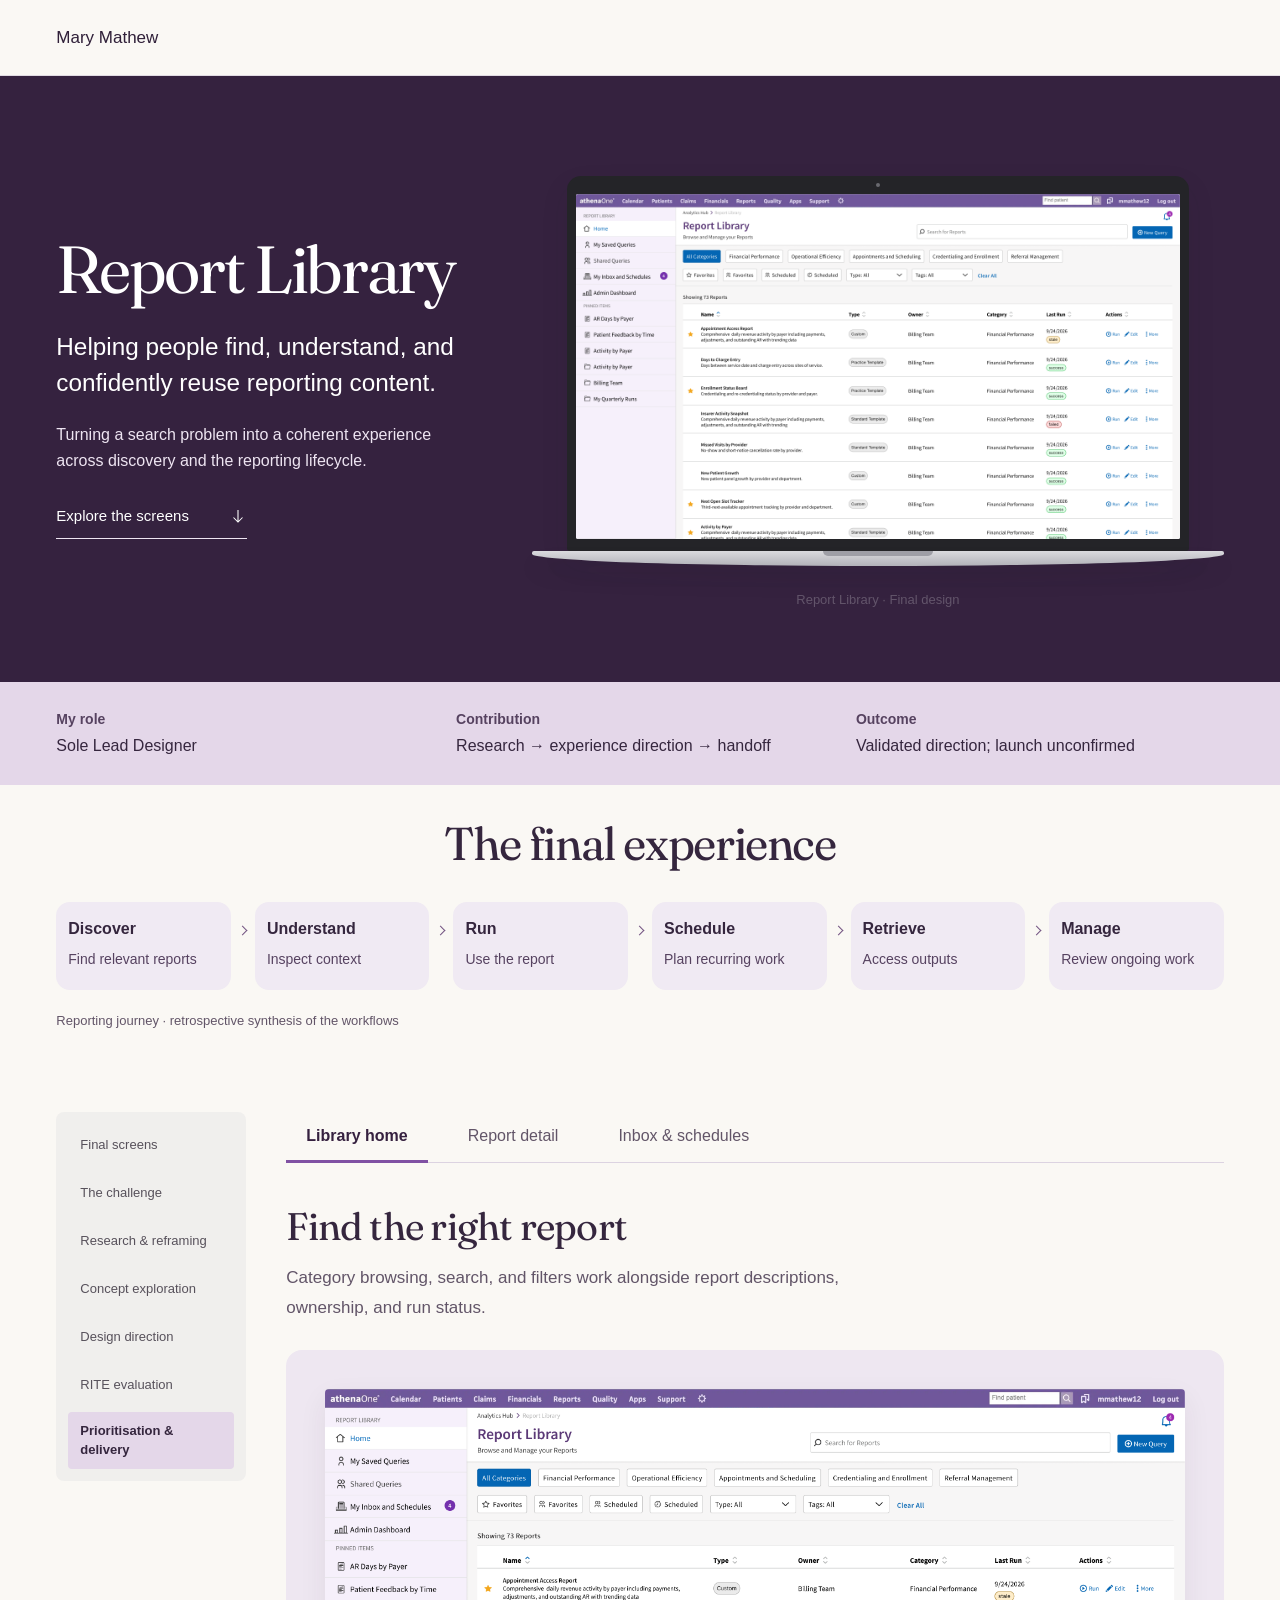
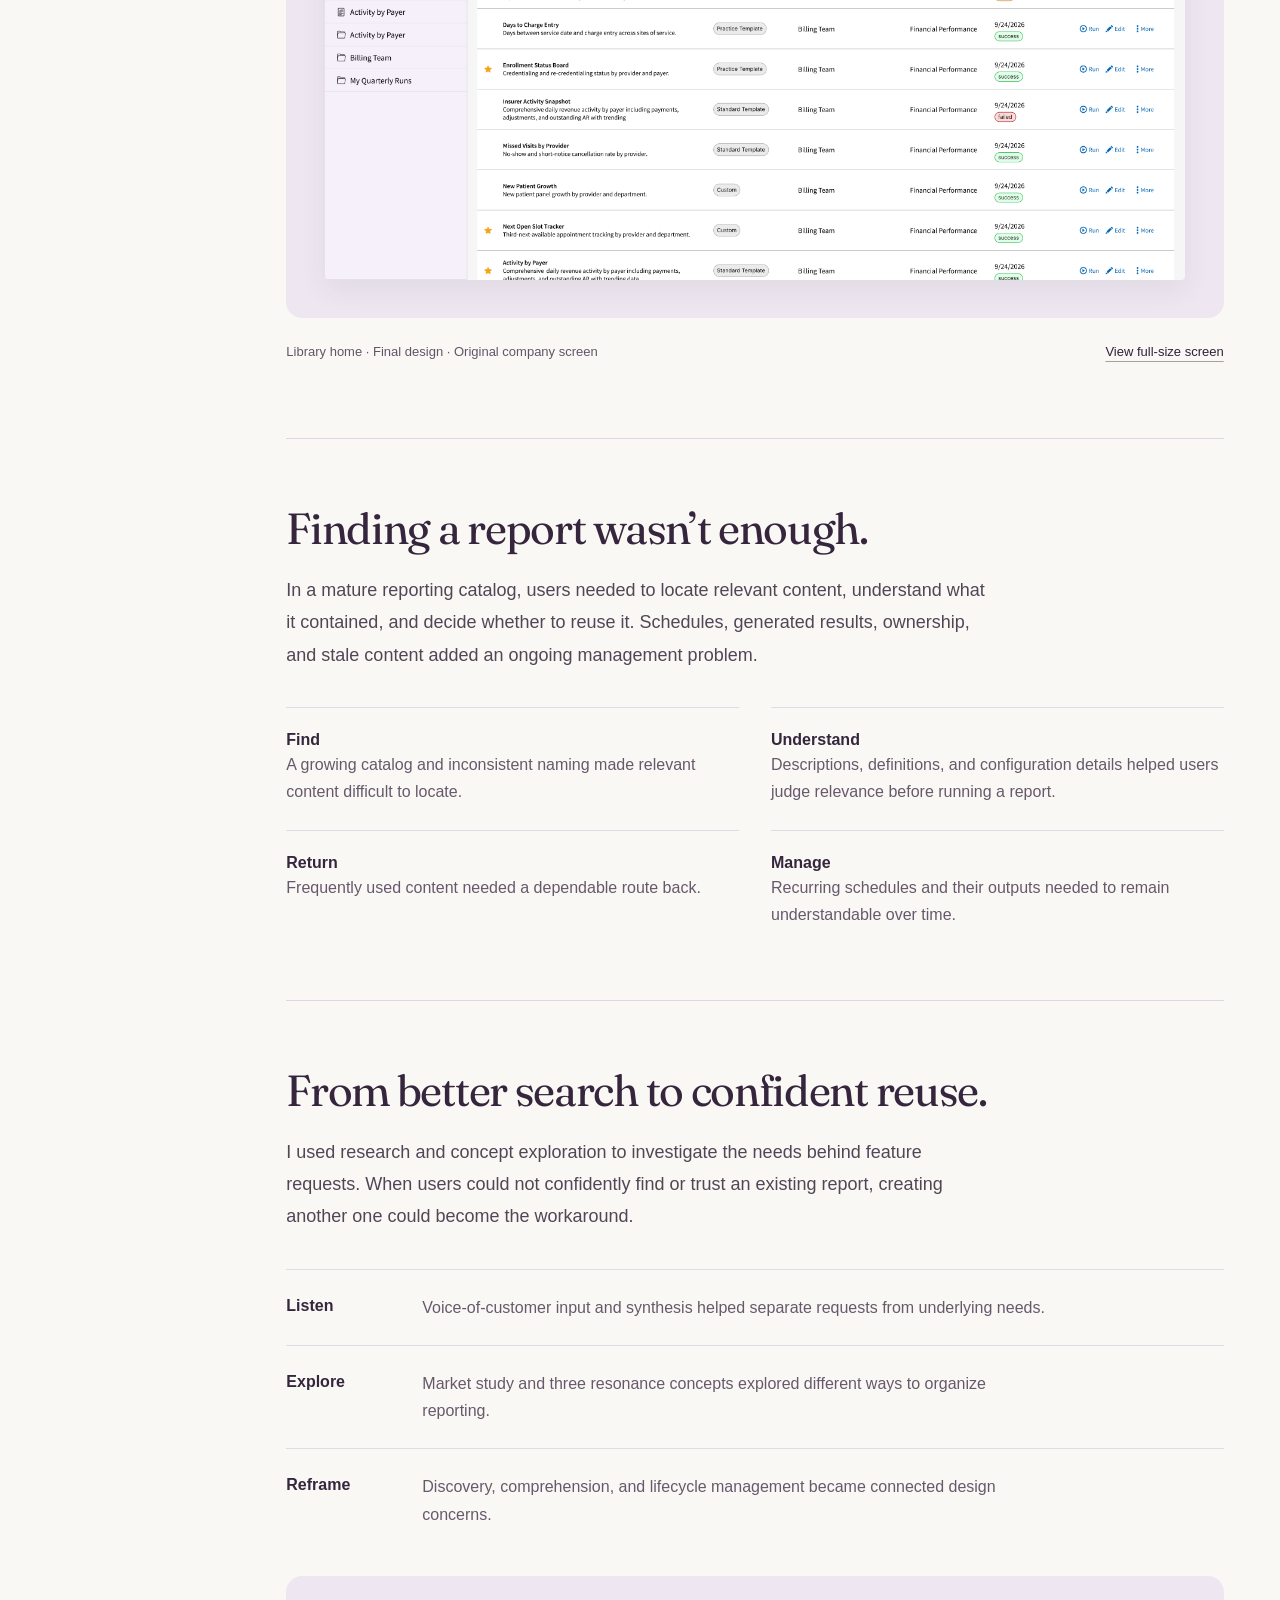
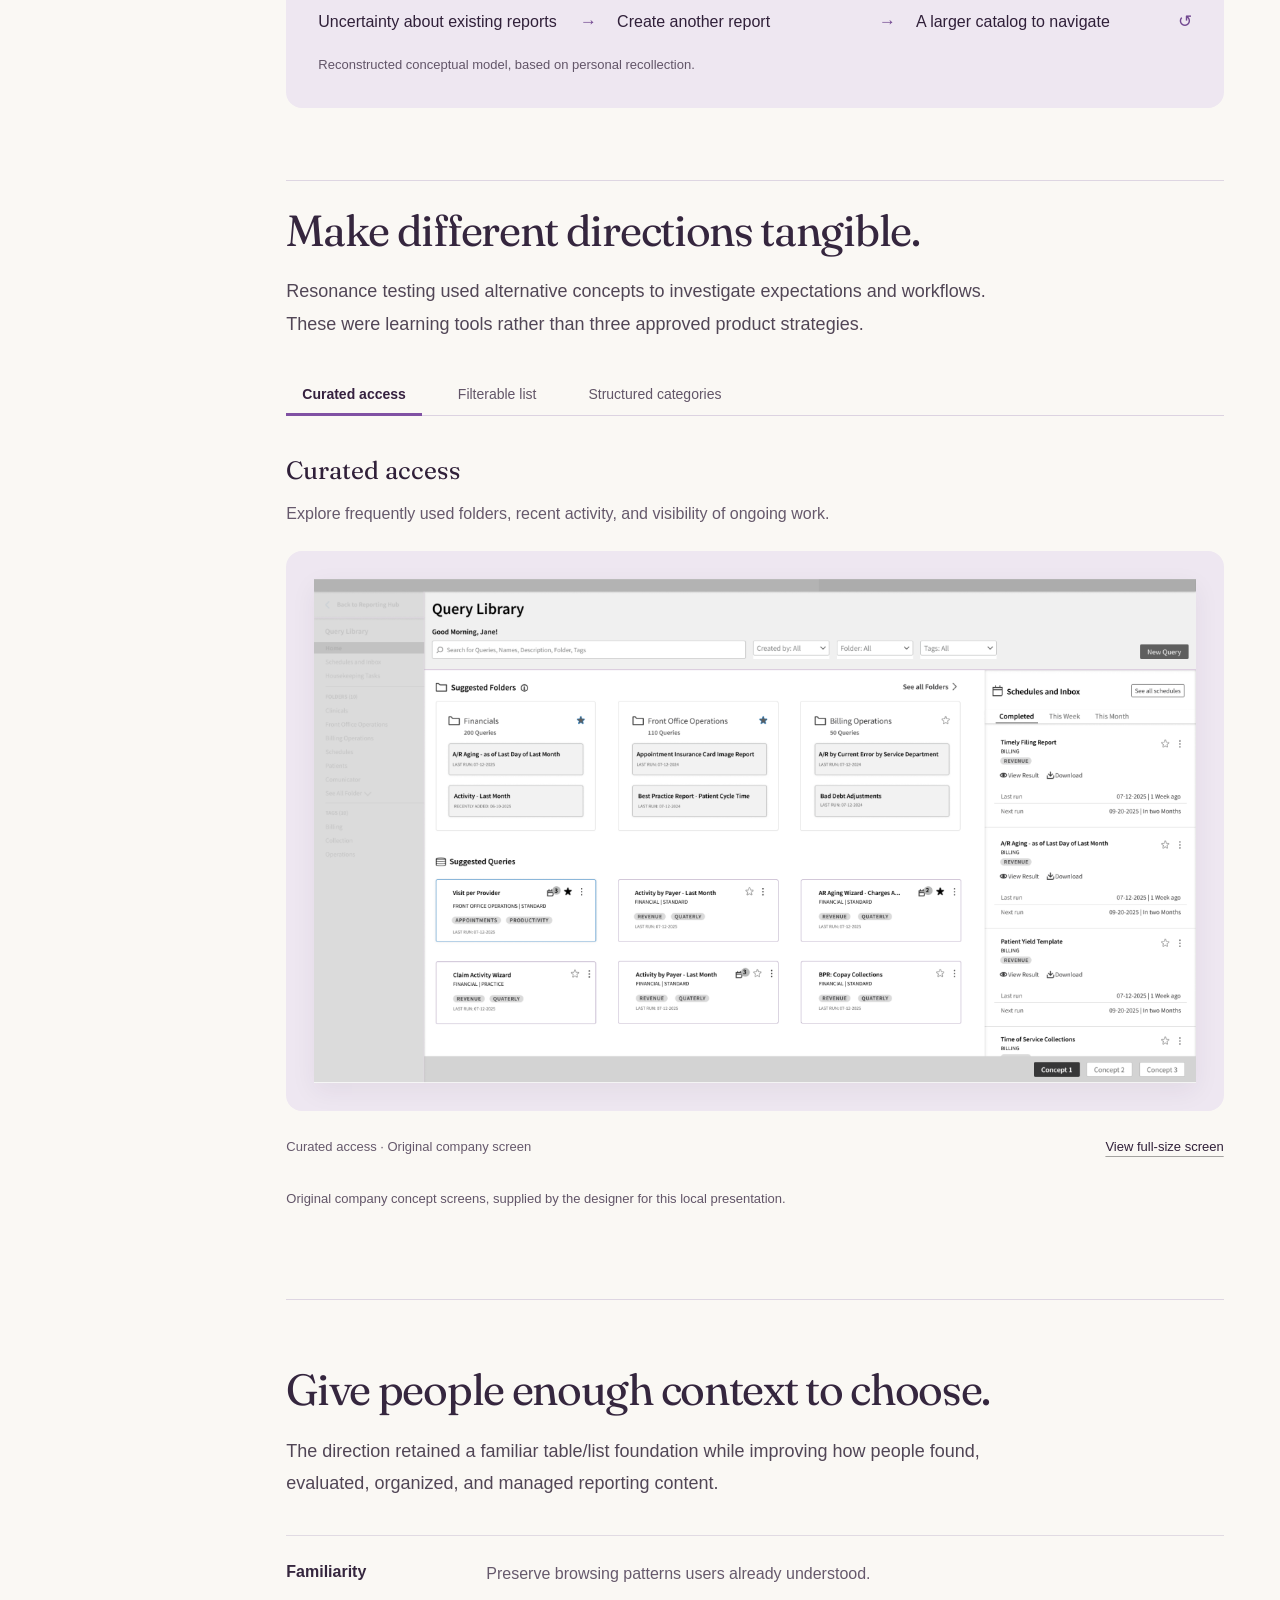
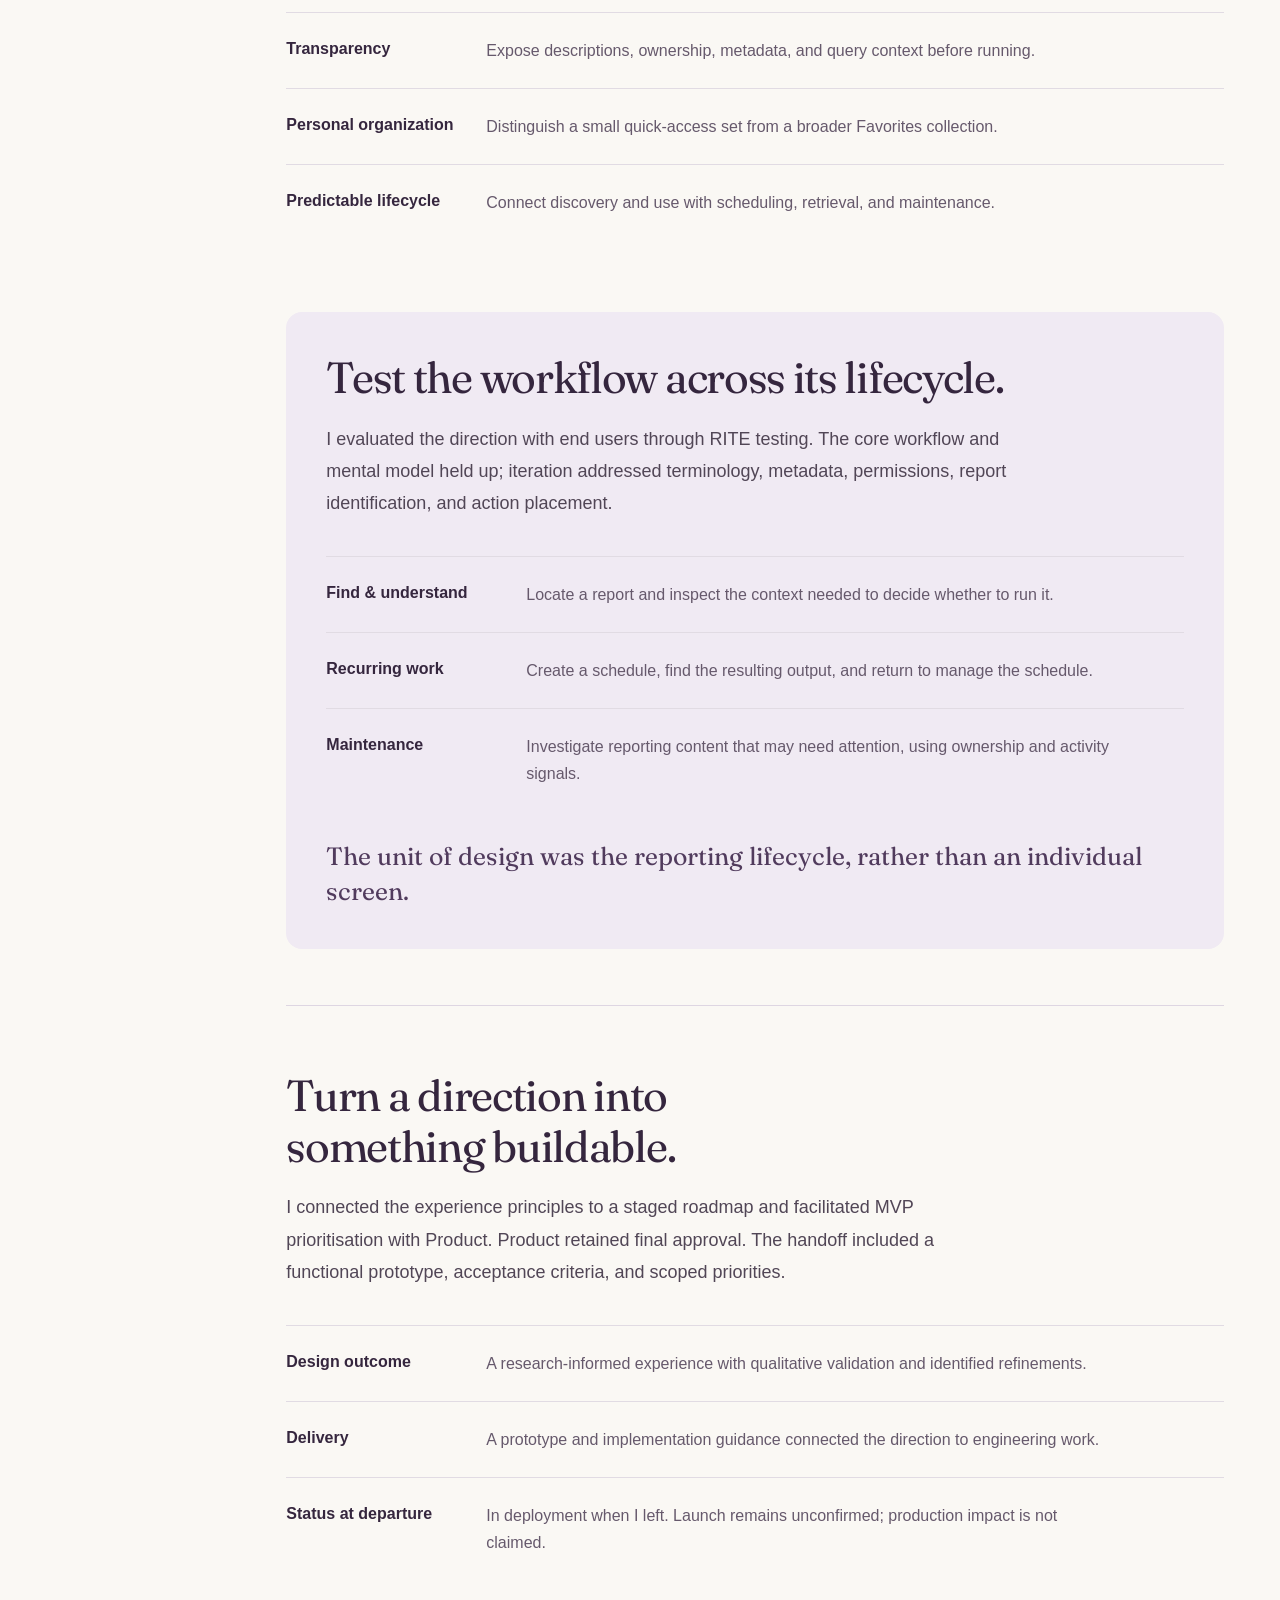
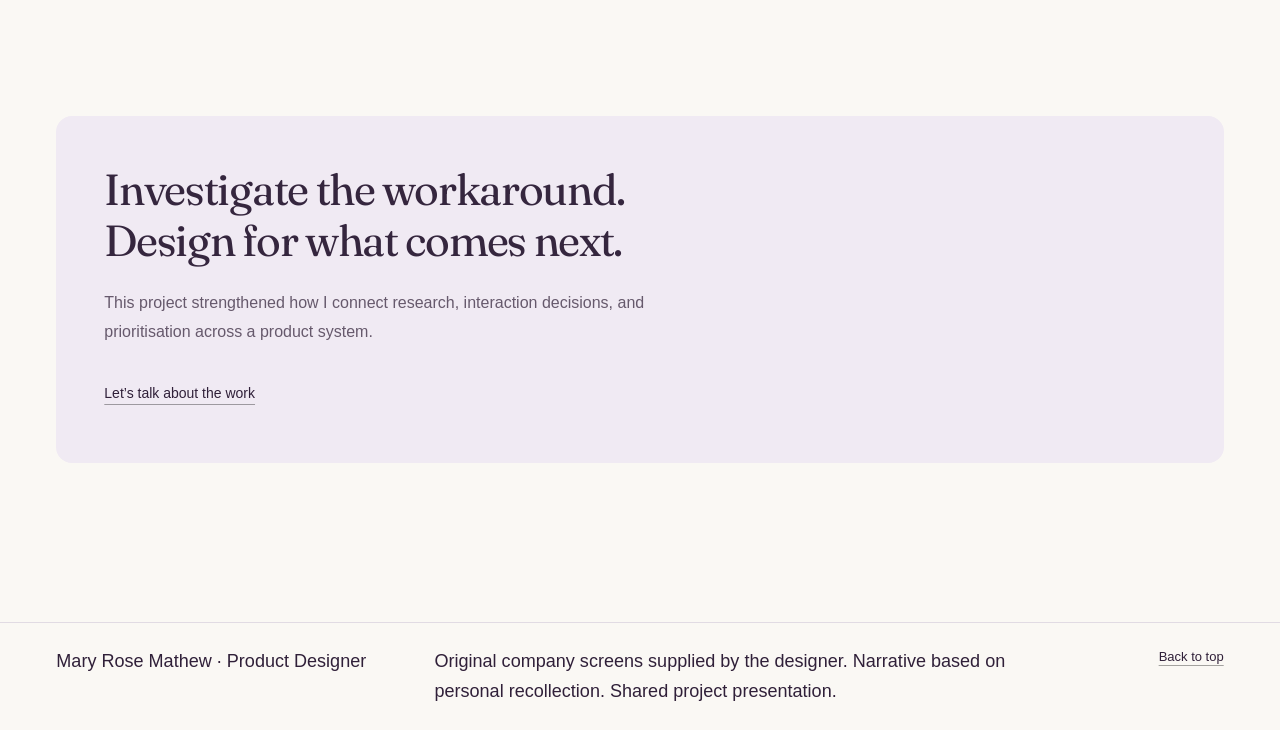
==== index.html @ c543ccd0 "Add breathing room between sticky navigation and closing section" ====
<!doctype html><html lang="en"><head><meta charset="utf-8"><meta name="viewport" content="width=device-width,initial-scale=1,viewport-fit=cover"><meta name="robots" content="noindex,nofollow,noarchive"><meta name="referrer" content="no-referrer"><title>Report Library — Mary Rose Mathew</title><link rel="stylesheet" href="style.css"><link rel="stylesheet" href="presentation.css?v=20261110-closing"></head><body class="rl-presentation"><a class="skip" href="#main">Skip to presentation</a><header class="presentation-header"><a href="#top" class="site-name">Mary Mathew</a></header><main id="main"><section class="cover" id="top"><div class="cover-copy"><h1>Report <span class="title-library">Library</span></h1><p class="cover-lede">Helping people find, understand, and confidently reuse reporting content.</p><p class="cover-intro">Turning a search problem into a coherent experience across discovery and the reporting lifecycle.</p><a class="begin" href="#screen-title">Explore the screens <svg viewBox="0 0 24 24" aria-hidden="true"><path d="M12 4v16m-6-6 6 6 6-6"/></svg></a></div><figure class="hero-laptop"><a class="laptop-link" href="screens/final-home.png" target="_blank" rel="noopener" aria-label="View Report Library screen at full size"><div class="laptop-display"><span class="laptop-camera" aria-hidden="true"></span><img src="screens/final-home.png" width="2880" height="1644" alt="Report Library final design displayed in a laptop screen, showing search, categories, filters, and a report table." fetchpriority="high"></div><div class="laptop-base" aria-hidden="true"><span></span></div></a><figcaption>Report Library · Final design</figcaption></figure><dl class="project-meta"><div><dt>My role</dt><dd>Sole Lead Designer</dd></div><div><dt>Contribution</dt><dd>Research → experience direction → handoff</dd></div><div><dt>Outcome</dt><dd>Validated direction; launch unconfirmed</dd></div></dl></section><section class="screen-showcase" id="final-screens" aria-labelledby="screen-title"><div class="screen-heading"><h2 id="screen-title">The final experience</h2></div><figure class="report-journey" aria-labelledby="journey-caption"><ol><li><a href="#final-home"><strong>Discover</strong><span>Find relevant reports</span></a></li><li><a href="#final-detail"><strong>Understand</strong><span>Inspect context</span></a></li><li><a href="#final-detail"><strong>Run</strong><span>Use the report</span></a></li><li><a href="#final-detail"><strong>Schedule</strong><span>Plan recurring work</span></a></li><li><a href="#final-inbox"><strong>Retrieve</strong><span>Access outputs</span></a></li><li><a href="#final-inbox"><strong>Manage</strong><span>Review ongoing work</span></a></li></ol><figcaption id="journey-caption">Reporting journey · retrospective synthesis of the workflows</figcaption></figure></section><div class="case-layout"><nav class="chapter-nav" aria-label="Presentation chapters"><a href="#final-home">Final screens</a><a href="#context">The challenge</a><a href="#research">Research & reframing</a><a href="#concepts">Concept exploration</a><a href="#decisions">Design direction</a><a href="#validation">RITE evaluation</a><a href="#delivery">Prioritisation & delivery</a></nav><div class="case-content"><section class="screen-showcase screen-panels" aria-label="Final design screens"><div class="screen-index" role="tablist" aria-label="Final screens"><button type="button" role="tab" id="tab-final-home" aria-controls="final-home" aria-selected="true" tabindex="0"><span class="nav-dot" aria-hidden="true"></span>Library home</button><button type="button" role="tab" id="tab-final-detail" aria-controls="final-detail" aria-selected="false" tabindex="-1"><span class="nav-dot" aria-hidden="true"></span>Report detail</button><button type="button" role="tab" id="tab-final-inbox" aria-controls="final-inbox" aria-selected="false" tabindex="-1"><span class="nav-dot" aria-hidden="true"></span>Inbox &amp; schedules</button></div><article class="final-screen-story" id="final-home" role="tabpanel" aria-labelledby="tab-final-home" tabindex="0"><div class="screen-story-heading"><h3>Find the right report</h3><p>Category browsing, search, and filters work alongside report descriptions, ownership, and run status.</p></div><figure class="product-screen original-screen"><a href="screens/final-home.png" target="_blank" rel="noopener" aria-label="Open final Library home screen at full size"><img src="screens/final-home.png" width="2880" height="1644" alt="Final Report Library home with category browsing, search, filters, report descriptions, ownership, last-run status, and actions." loading="lazy"></a><figcaption><span>Library home · Final design · Original company screen</span><a href="screens/final-home.png" target="_blank" rel="noopener">View full-size screen</a></figcaption></figure></article><article class="final-screen-story" id="final-detail" role="tabpanel" aria-labelledby="tab-final-detail" tabindex="0" hidden><div class="screen-story-heading"><h3>Understand before taking action</h3><p>Query configuration, schedule information, and run history bring the report’s context together.</p></div><figure class="product-screen original-screen"><a href="screens/final-detail.png" target="_blank" rel="noopener" aria-label="Open final Report detail screen at full size"><img src="screens/final-detail.png" width="1920" height="1096" alt="Final report detail with query columns, filters, schedule information, and activity history." loading="lazy"></a><figcaption><span>Report detail · Final design · Original company screen</span><a href="screens/final-detail.png" target="_blank" rel="noopener">View full-size screen</a></figcaption></figure></article><article class="final-screen-story" id="final-inbox" role="tabpanel" aria-labelledby="tab-final-inbox" tabindex="0" hidden><div class="screen-story-heading"><h3>Keep recurring work in view</h3><p>Delivered outputs retain their schedule, recipient, and status context, with retrieval actions in the same view.</p></div><figure class="product-screen original-screen"><a href="screens/final-inbox.png" target="_blank" rel="noopener" aria-label="Open final Inbox and schedules screen at full size"><img src="screens/final-inbox.png" width="1920" height="1096" alt="Final inbox with delivered reports, frequency, recipients, status, download actions, and cleanup policy." loading="lazy"></a><figcaption><span>Inbox and schedules · Final design · Original company screen</span><a href="screens/final-inbox.png" target="_blank" rel="noopener">View full-size screen</a></figcaption></figure></article></section><div class="reading-layout"><div class="chapters"><section class="chapter" id="context" aria-labelledby="context-title"><div class="chapter-heading"><h2 id="context-title">Finding a report wasn’t enough.</h2><p class="chapter-intro">In a mature reporting catalog, users needed to locate relevant content, understand what it contained, and decide whether to reuse it. Schedules, generated results, ownership, and stale content added an ongoing management problem.</p></div><div class="insight-grid"><article class="insight"><h3>Find</h3><p>A growing catalog and inconsistent naming made relevant content difficult to locate.</p></article><article class="insight"><h3>Understand</h3><p>Descriptions, definitions, and configuration details helped users judge relevance before running a report.</p></article><article class="insight"><h3>Return</h3><p>Frequently used content needed a dependable route back.</p></article><article class="insight"><h3>Manage</h3><p>Recurring schedules and their outputs needed to remain understandable over time.</p></article></div></section><section class="chapter" id="research" aria-labelledby="research-title"><div class="chapter-heading"><h2 id="research-title">From better search to confident reuse.</h2><p class="chapter-intro">I used research and concept exploration to investigate the needs behind feature requests. When users could not confidently find or trust an existing report, creating another one could become the workaround.</p></div><div class="insight-grid"><article class="insight"><h3>Listen</h3><p>Voice-of-customer input and synthesis helped separate requests from underlying needs.</p></article><article class="insight"><h3>Explore</h3><p>Market study and three resonance concepts explored different ways to organize reporting.</p></article><article class="insight"><h3>Reframe</h3><p>Discovery, comprehension, and lifecycle management became connected design concerns.</p></article></div><figure class="loop"><div><span>Uncertainty about existing reports</span><b aria-hidden="true">→</b><span>Create another report</span><b aria-hidden="true">→</b><span>A larger catalog to navigate</span><b aria-hidden="true">↺</b></div><figcaption>Reconstructed conceptual model, based on personal recollection.</figcaption></figure></section><section class="chapter" id="concepts" aria-labelledby="concepts-title"><div class="chapter-heading"><h2 id="concepts-title">Make different directions tangible.</h2><p class="chapter-intro">Resonance testing used alternative concepts to investigate expectations and workflows. These were learning tools rather than three approved product strategies.</p></div><div class="concept-carousel" role="region" aria-label="Concept screens"><div class="screen-index concept-tabs" role="tablist" aria-label="Exploration concepts"><button type="button" role="tab" id="concept-tab-0" aria-controls="concept-panel-0" aria-selected="true" tabindex="0">Curated access</button><button type="button" role="tab" id="concept-tab-1" aria-controls="concept-panel-1" aria-selected="false" tabindex="-1">Filterable list</button><button type="button" role="tab" id="concept-tab-2" aria-controls="concept-panel-2" aria-selected="false" tabindex="-1">Structured categories</button></div><div class="concept-panels"><article class="concept-tab-panel" id="concept-panel-0" role="tabpanel" aria-labelledby="concept-tab-0" tabindex="0"><h3>Curated access</h3><p>Explore frequently used folders, recent activity, and visibility of ongoing work.</p><figure class="product-screen original-screen"><a href="screens/concept-curated.png" target="_blank" rel="noopener" aria-label="Open Curated access screen at full size"><img src="screens/concept-curated.png" width="1289" height="737" alt="Concept showing suggested folders, suggested queries, and schedules alongside reporting content." loading="lazy"></a><figcaption><span>Curated access · Original company screen</span><a href="screens/concept-curated.png" target="_blank" rel="noopener">View full-size screen</a></figcaption></figure></article><article class="concept-tab-panel" id="concept-panel-1" role="tabpanel" aria-labelledby="concept-tab-1" tabindex="0" hidden><h3>Filterable list</h3><p>Explore quick access through Favorites, Recents, and Shared content.</p><figure class="product-screen original-screen"><a href="screens/concept-list.png" target="_blank" rel="noopener" aria-label="Open Filterable query collection screen at full size"><img src="screens/concept-list.png" width="842" height="481" alt="Concept showing query cards with Favorites, Recents, Shared, search, and filters." loading="lazy"></a><figcaption><span>Filterable query collection · Original company screen</span><a href="screens/concept-list.png" target="_blank" rel="noopener">View full-size screen</a></figcaption></figure></article><article class="concept-tab-panel" id="concept-panel-2" role="tabpanel" aria-labelledby="concept-tab-2" tabindex="0" hidden><h3>Structured categories</h3><p>Explore category browsing followed by inspection of an individual query.</p><figure class="product-screen original-screen"><a href="screens/concept-categories.png" target="_blank" rel="noopener" aria-label="Open Category browsing screen at full size"><img src="screens/concept-categories.png" width="842" height="481" alt="Concept showing folders grouped by reporting category." loading="lazy"></a><figcaption><span>Category browsing · Original company screen</span><a href="screens/concept-categories.png" target="_blank" rel="noopener">View full-size screen</a></figcaption></figure></article></div></div><p class="representation-note">Original company concept screens, supplied by the designer for this local presentation.</p></section><section class="chapter" id="decisions" aria-labelledby="decisions-title"><div class="chapter-heading"><h2 id="decisions-title">Give people enough context to choose.</h2><p class="chapter-intro">The direction retained a familiar table/list foundation while improving how people found, evaluated, organized, and managed reporting content.</p></div><div class="insight-grid"><article class="insight"><h3>Familiarity</h3><p>Preserve browsing patterns users already understood.</p></article><article class="insight"><h3>Transparency</h3><p>Expose descriptions, ownership, metadata, and query context before running.</p></article><article class="insight"><h3>Personal organization</h3><p>Distinguish a small quick-access set from a broader Favorites collection.</p></article><article class="insight"><h3>Predictable lifecycle</h3><p>Connect discovery and use with scheduling, retrieval, and maintenance.</p></article></div></section><section class="chapter" id="validation" aria-labelledby="validation-title"><div class="chapter-heading"><h2 id="validation-title">Test the workflow across its lifecycle.</h2><p class="chapter-intro">I evaluated the direction with end users through RITE testing. The core workflow and mental model held up; iteration addressed terminology, metadata, permissions, report identification, and action placement.</p></div><div class="insight-grid"><article class="insight"><h3>Find & understand</h3><p>Locate a report and inspect the context needed to decide whether to run it.</p></article><article class="insight"><h3>Recurring work</h3><p>Create a schedule, find the resulting output, and return to manage the schedule.</p></article><article class="insight"><h3>Maintenance</h3><p>Investigate reporting content that may need attention, using ownership and activity signals.</p></article></div><p class="takeaway">The unit of design was the reporting lifecycle, rather than an individual screen.</p></section><section class="chapter" id="delivery" aria-labelledby="delivery-title"><div class="chapter-heading"><h2 id="delivery-title">Turn a direction into something buildable.</h2><p class="chapter-intro">I connected the experience principles to a staged roadmap and facilitated MVP prioritisation with Product. Product retained final approval. The handoff included a functional prototype, acceptance criteria, and scoped priorities.</p></div><div class="insight-grid"><article class="insight"><h3>Design outcome</h3><p>A research-informed experience with qualitative validation and identified refinements.</p></article><article class="insight"><h3>Delivery</h3><p>A prototype and implementation guidance connected the direction to engineering work.</p></article><article class="insight"><h3>Status at departure</h3><p>In deployment when I left. Launch remains unconfirmed; production impact is not claimed.</p></article></div></section></div></div></div></div><section class="closing"><h2>Investigate the workaround.<br>Design for what comes next.</h2><p>This project strengthened how I connect research, interaction decisions, and prioritisation across a product system.</p><a href="mailto:marykunnathur@gmail.com">Let’s talk about the work</a></section></main><footer><p>Mary Rose Mathew · Product Designer</p><p>Original company screens supplied by the designer. Narrative based on personal recollection. Shared project presentation.</p><a href="#top">Back to top</a></footer><script src="presentation.js?v=20261110-nav3"></script></body></html>
---- style.css ----
/* Portfolio — Mary Rose Mathew
   Editorial, restrained, product-designer-forward.
   Inspired by high-quality practitioner portfolios; visual identity is original. */

@import url('https://fonts.googleapis.com/css2?family=Fraunces:opsz,wght@9..144,400;9..144,500&display=swap');

*, *::before, *::after { box-sizing: border-box; }
* { margin: 0; padding: 0; }

:root {
  /* Color */
  --ink: #171717;
  --ink-soft: #3a3a3a;
  --muted: #767472;
  --border: #e8e5df;
  --bg: #faf9f7;
  --panel: #f2f0eb;
  --panel-hover: #eae7e0;
  --paper: #f3f1ec;
  --paper-border: #ddd8cf;
  --accent: #315f99;

  /* Type */
  --font-display: 'Fraunces', 'Iowan Old Style', Georgia, 'Times New Roman', serif;
  --font-body: -apple-system, BlinkMacSystemFont, "Segoe UI", Inter, Roboto, Helvetica, Arial, sans-serif;

  /* Space */
  --space-1: 0.5rem;
  --space-2: 1rem;
  --space-3: 1.5rem;
  --space-4: 2rem;
  --space-5: 3rem;
  --space-6: 5rem;
  --space-7: 7rem;

  /* Layout — width tiers (maximum boundaries) */
  --w-narrow: 840px;
  --w-reading: 920px;
  --w-content: 1300px;
  --w-wide: 1480px;

  /* Layout — semantic primitives */
  --page-gutter: 1.5rem;
}

html {
  font-size: 17px;
  scroll-behavior: smooth;
  -webkit-text-size-adjust: 100%;
}
body {
  font-family: var(--font-body);
  color: var(--ink);
  background: var(--bg);
  line-height: 1.6;
  -webkit-font-smoothing: antialiased;
  -moz-osx-font-smoothing: grayscale;
  font-feature-settings: "kern" 1;
}

/* Containers — semantic layout tiers */
.container {
  max-width: var(--w-reading);
  margin: 0 auto;
  padding: 0 var(--page-gutter);
}

.container-reading {
  max-width: var(--w-reading);
  margin: 0 auto;
  padding: 0 var(--page-gutter);
}

.container-content {
  max-width: var(--w-content);
  margin: 0 auto;
  padding: 0 var(--page-gutter);
}

.container-wide {
  max-width: var(--w-wide);
  margin: 0 auto;
  padding: 0 var(--page-gutter);
}

/* Site nav */
.site-nav {
  padding: var(--space-3) 0;
  background: var(--bg);
  border-bottom: 1px solid var(--border);
}
.site-nav .nav-inner {
  max-width: var(--w-wide);
  margin: 0 auto;
  padding: 0 var(--page-gutter);
  display: flex;
  justify-content: space-between;
  align-items: center;
  flex-wrap: wrap;
  gap: var(--space-2);
}
.site-nav .site-name {
  font-family: var(--font-display);
  font-weight: 500;
  font-size: 1.0625rem;
  color: var(--ink);
  text-decoration: none;
  letter-spacing: -0.005em;
}
.site-nav ul {
  list-style: none;
  display: flex;
  gap: var(--space-4);
  margin: 0;
  padding: 0;
}
.site-nav li { margin: 0; }
.site-nav a {
  color: var(--ink);
  text-decoration: none;
  font-size: 0.9375rem;
  font-weight: 400;
}
.site-nav a:hover {
  color: var(--ink);
  text-decoration: underline;
  text-underline-offset: 4px;
  text-decoration-thickness: 1px;
}
.site-nav a:focus-visible { outline-color: var(--ink); }
.site-nav a.disabled {
  color: var(--muted);
  cursor: not-allowed;
}

/* Main */
main { padding: 0 0 var(--space-7); }
body:not(.home-page):not(.reporting-work-page) main { padding-top: var(--space-4); }

/* Work overview — concise role and scope */
.work-snapshot {
  padding: var(--space-6) 0;
  background: var(--bg);
}
.work-snapshot h2 {
  margin: var(--space-1) 0 var(--space-4);
  font-size: clamp(1.5rem, 3vw, 2.25rem);
}
.work-snapshot-grid {
  display: grid;
  grid-template-columns: repeat(5, minmax(0, 1fr));
  gap: 0;
  margin: 0;
  padding: var(--space-4) var(--space-3);
  background: var(--paper);
  border: 1px solid var(--paper-border);
  border-radius: 0;
}
.work-snapshot-grid > div {
  padding: 0 var(--space-3);
  border-left: 1px solid var(--paper-border);
}
.work-snapshot-grid > div:first-child { padding-left: 0; border-left: 0; }
.work-snapshot-grid > div:last-child { padding-right: 0; }
.work-snapshot-grid dt {
  margin-bottom: var(--space-1);
  color: var(--accent);
  font-size: 0.75rem;
  font-weight: 600;
  letter-spacing: 0.1em;
  text-transform: uppercase;
}
.work-snapshot-grid dd {
  margin: 0;
  color: var(--ink-soft);
  font-size: 0.95rem;
  line-height: 1.5;
}

/* Reporting overview — synthesis band */
.ecosystem-themes {
  background: var(--paper);
  border-top: 1px solid var(--paper-border);
  border-bottom: 1px solid var(--paper-border);
}
.ecosystem-themes .eyebrow { color: var(--accent); }
.ecosystem-themes h2 { color: var(--ink); }

/* Case-study evidence */
.workshop-evidence {
  margin: var(--space-4) 0 var(--space-5);
  padding: var(--space-3);
  background: var(--paper);
  border: 1px solid var(--paper-border);
}
.workshop-evidence img {
  display: block;
  width: 100%;
  height: auto;
  border: 1px solid var(--paper-border);
}
.workshop-evidence figcaption {
  margin-top: var(--space-2);
  color: var(--ink-soft);
  font-size: 0.8rem;
  line-height: 1.6;
}
.workshop-evidence figcaption strong { color: var(--ink); }

/* About page */
.about-page { padding-top: var(--space-6); }

/* --------------------------------------------------------
   Home
   -------------------------------------------------------- */

/* Hero */
.hero {
  padding: var(--space-6) 0;
}
/* .hero-inner is a marker class for hero-specific 2-col grid at ≥900px
   (defined below in the responsive block). Container behavior comes from
   applying .container-wide alongside it. */
.hero-name {
  font-family: var(--font-display);
  font-size: clamp(2.5rem, 7vw, 4.5rem);
  font-weight: 400;
  line-height: 1.05;
  letter-spacing: -0.02em;
  margin-bottom: var(--space-4);
  color: var(--ink);
}
.hero-positioning {
  font-family: var(--font-display);
  font-size: clamp(1.375rem, 3vw, 1.875rem);
  line-height: 1.35;
  letter-spacing: -0.005em;
  font-weight: 400;
  color: var(--ink);
  max-width: 820px;
  margin-bottom: var(--space-3);
}
.hero-support {
  font-size: 1.0625rem;
  color: var(--muted);
  max-width: 640px;
  margin-bottom: var(--space-5);
  line-height: 1.55;
}
.hero-cta {
  display: flex;
  gap: var(--space-2);
  flex-wrap: wrap;
}

/* Hero — 2-column composition (intro left, portrait right).
   Stacks to a single column below 900px. */
.hero-content { max-width: 640px; }
.hero-visual { display: none; }

@media (min-width: 900px) {
  .hero-inner {
    display: grid;
    grid-template-columns: minmax(0, 1.35fr) minmax(280px, 1fr);
    gap: var(--space-6);
    align-items: start;
  }
  .hero-content { max-width: none; }
  .hero-visual { display: block; }
}

/* Portrait image — 3:4 aspect ratio matches the source photo (1086×1448). */
.hero-portrait {
  width: 100%;
  height: auto;
  aspect-ratio: 3 / 4;
  object-fit: cover;
  border-radius: 0;
  display: block;
  background: var(--panel);
}

/* Buttons */
.btn {
  display: inline-block;
  padding: 0.75rem 1.35rem;
  border-radius: 0;
  font-size: 0.9375rem;
  font-weight: 500;
  text-decoration: none;
  transition: background 0.15s ease, color 0.15s ease, border-color 0.15s ease;
  border: 1px solid transparent;
  font-family: var(--font-body);
  line-height: 1.2;
}
.btn-primary {
  background: var(--ink);
  color: var(--bg);
  border-color: var(--ink);
}
.btn-primary:hover {
  background: var(--ink-soft);
  border-color: var(--ink-soft);
  text-decoration: none;
}
.btn-secondary {
  background: transparent;
  color: var(--ink);
  border-color: var(--ink);
}
.btn-secondary:hover {
  background: var(--ink);
  color: var(--bg);
  text-decoration: none;
}

/* Sections */
.section {
  padding: var(--space-6) 0;
  border-top: 1px solid var(--border);
}
.section-first { border-top: none; }
.section-eyebrow {
  font-size: 0.75rem;
  text-transform: uppercase;
  letter-spacing: 0.14em;
  color: var(--muted);
  font-weight: 500;
  margin-bottom: var(--space-3);
}
.section-title {
  font-family: var(--font-display);
  font-size: clamp(1.75rem, 4vw, 2.5rem);
  font-weight: 400;
  letter-spacing: -0.015em;
  line-height: 1.1;
  margin-bottom: var(--space-3);
  color: var(--ink);
}
.section-lead {
  font-size: 1.125rem;
  color: var(--ink-soft);
  max-width: var(--w-reading);
  margin-bottom: var(--space-5);
  line-height: 1.55;
}

/* Work group heading */
.work-group-header { margin-bottom: var(--space-4); }
.work-group-title {
  font-family: var(--font-display);
  font-size: clamp(1.5rem, 3vw, 2.25rem);
  font-weight: 400;
  letter-spacing: -0.01em;
  line-height: 1.15;
  margin-bottom: var(--space-2);
}
.work-group-desc {
  color: var(--ink-soft);
  font-size: 1.0625rem;
  max-width: 720px;
  line-height: 1.6;
  margin-bottom: var(--space-2);
}
.work-group-link {
  display: inline-block;
  margin-top: var(--space-1);
  font-size: 0.9375rem;
  color: var(--ink);
  text-decoration: underline;
  text-underline-offset: 4px;
  text-decoration-color: rgba(0, 0, 0, 0.3);
}
.work-group-link:hover { text-decoration-color: var(--ink); }

/* Work grid */
.work-grid {
  display: grid;
  grid-template-columns: 1fr;
  gap: var(--space-3);
  margin-top: var(--space-4);
}
@media (min-width: 780px) {
  .work-grid { grid-template-columns: repeat(3, 1fr); gap: var(--space-3); }
}
.work-card {
  background: var(--panel);
  border-radius: 0;
  padding: var(--space-4);
  text-decoration: none;
  color: inherit;
  display: flex;
  flex-direction: column;
  transition: background 0.15s ease, transform 0.15s ease;
  min-height: 280px;
  border: 1px solid transparent;
}
.work-card:hover { background: var(--panel-hover); transform: translateY(-2px); text-decoration: none; }
.work-card.is-placeholder {
  background: transparent;
  border: 1px dashed #c8c5be;
  cursor: default;
}
.work-card.is-placeholder:hover { background: transparent; transform: none; }
.work-card-label {
  font-size: 0.75rem;
  text-transform: uppercase;
  letter-spacing: 0.12em;
  color: var(--muted);
  font-weight: 500;
  margin-bottom: var(--space-2);
}
.work-card-title {
  font-family: var(--font-display);
  font-size: 1.375rem;
  font-weight: 400;
  line-height: 1.2;
  letter-spacing: -0.01em;
  margin-bottom: var(--space-2);
  color: var(--ink);
}
.work-card-desc {
  font-size: 0.9375rem;
  color: var(--ink-soft);
  line-height: 1.55;
  margin-bottom: var(--space-3);
  flex: 1;
}
.work-card-cta {
  font-size: 0.875rem;
  color: var(--ink);
  font-weight: 500;
}

/* Strengths grid */
.strengths {
  display: grid;
  grid-template-columns: 1fr;
  gap: var(--space-4);
  margin-top: var(--space-4);
}
@media (min-width: 720px) {
  .strengths { grid-template-columns: 1fr 1fr; gap: var(--space-5); }
}
.strength-title {
  font-family: var(--font-display);
  font-size: 1.25rem;
  font-weight: 500;
  margin-bottom: var(--space-1);
  color: var(--ink);
  letter-spacing: -0.005em;
}
.strength-desc {
  color: var(--ink-soft);
  font-size: 0.9375rem;
  line-height: 1.6;
}

/* Embedded process diagram in the thinking article — figure wrapper +
   small caption. Diagram itself uses the same .op-* classes as Home. */
.op-embed {
  margin: var(--space-5) auto;
  padding: 0 var(--space-3);
}
.op-embed .op { margin: 0; }
.op-caption {
  margin: var(--space-3) auto 0;
  max-width: var(--w-reading);
  font-size: 0.8125rem;
  color: var(--muted);
  line-height: 1.5;
  text-align: center;
  font-style: italic;
}

/* Double Diamond process diagram — Home "How I work" section.
   Desktop: SVG diamonds at top with numbered activity nodes,
   activity cards below in a 7-column grid, subtle Learn → Discover
   return arc, leadership foundation as continuous behaviors below.
   Mobile/tablet: text-only DD phase header, cards stacked vertically.

   Visual priority (heaviest → lightest):
     1. Double Diamond phases
     2. Seven activities
     3. Divergence / convergence
     4. Leadership foundation
     5. Continuous-learning return
     6. AI detail

   Restrained terracotta accent (#a86238) used only for the return
   arc and the AI-assisted-exploration phrase. */
:root {
  --accent-warm: #a86238;
}

.op {
  margin: var(--space-4) 0 var(--space-5);
}

/* --- Double Diamond SVG (desktop) --- */
.op-dd {
  display: none;
}
.op-dd svg {
  width: 100%;
  height: auto;
  display: block;
  max-width: 100%;
}

/* Phase labels — DISCOVER · DEFINE · DEVELOP · DELIVER */
.op-phase {
  font-family: var(--font-body);
  font-size: 12px;
  font-weight: 600;
  fill: var(--ink);
  letter-spacing: 0.18em;
  text-anchor: middle;
}

/* Diamond outlines — the recognizable DD shape */
.op-diamond {
  fill: none;
  stroke: var(--ink);
  stroke-width: 1.5;
  stroke-linejoin: round;
}

/* Vertical divider through diamond centre — shows diverge/converge split */
.op-divider {
  stroke: var(--ink);
  stroke-width: 1;
  opacity: 0.28;
  stroke-dasharray: 2 3;
}

/* Bridges — thin dashed line between diamonds and after Deliver */
.op-bridge {
  stroke: var(--muted);
  stroke-width: 1;
  stroke-dasharray: 3 4;
}

/* Activity nodes on the diamond */
.op-node {
  fill: var(--bg);
  stroke: var(--ink);
  stroke-width: 1.25;
}
.op-node-tail {
  stroke-dasharray: 2 3;
  opacity: 0.9;
}

.op-num {
  font-family: var(--font-display);
  font-size: 12px;
  font-weight: 500;
  fill: var(--ink);
  text-anchor: middle;
  dominant-baseline: central;
  font-feature-settings: "tnum" 1;
  letter-spacing: 0.02em;
}

/* --- Mobile / tablet DD text header --- */
.op-dd-mobile {
  display: block;
  padding-bottom: var(--space-2);
  margin-bottom: var(--space-3);
  border-bottom: 1px solid var(--border);
  font-family: var(--font-body);
  font-size: 0.65rem;
  font-weight: 600;
  color: var(--ink);
  letter-spacing: 0.18em;
  text-transform: uppercase;
  text-align: center;
  display: flex;
  justify-content: center;
  align-items: center;
  gap: 0.6rem;
  flex-wrap: wrap;
}
.op-dd-mobile span:not(:nth-child(2n)) { color: var(--ink); }
.op-dd-mobile span:nth-child(2n) { color: var(--muted); opacity: 0.5; }

/* --- Activity cards below the DD --- */
.op-cards {
  list-style: none;
  padding: 0;
  margin: 0;
  display: grid;
  gap: var(--space-3);
  grid-template-columns: 1fr;
}
.op-card {
  padding: 0;
}
.op-num-label {
  display: block;
  font-family: var(--font-display);
  font-size: 0.7rem;
  color: var(--muted);
  font-weight: 500;
  letter-spacing: 0.06em;
  font-feature-settings: "tnum" 1;
  margin-bottom: 0.35rem;
}
.op-name {
  font-family: var(--font-display);
  font-size: 1rem;
  font-weight: 500;
  line-height: 1.22;
  letter-spacing: -0.01em;
  color: var(--ink);
  margin: 0 0 0.4rem 0;
}
.op-desc {
  font-size: 0.8125rem;
  color: var(--muted);
  line-height: 1.55;
  margin: 0;
}

/* AI-assisted exploration — restrained terracotta accent, inside stage 04 only */
.op-ai {
  color: var(--accent-warm);
  font-style: italic;
}

/* --- Learn → Discover return arc (desktop only) --- */
.op-return {
  display: none;
}
.op-return svg {
  width: 100%;
  height: 60px;
  display: block;
  overflow: visible;
}
.op-return-path {
  fill: none;
  stroke: var(--accent-warm);
  stroke-width: 1;
  opacity: 0.75;
  stroke-dasharray: 3 4;
}
.op-return-label {
  font-family: var(--font-display);
  font-size: 11px;
  font-style: italic;
  fill: var(--accent-warm);
  text-anchor: middle;
  opacity: 0.9;
}

/* --- Simplified cycle indicator (mobile / tablet) --- */
.op-cycle-simple {
  margin: var(--space-3) 0 0;
  padding-top: var(--space-2);
  border-top: 1px dashed var(--border);
  font-family: var(--font-display);
  font-style: italic;
  font-size: 0.8125rem;
  color: var(--accent-warm);
  text-align: center;
}
.op-cycle-arrow {
  margin-right: 6px;
  font-style: normal;
  font-size: 1rem;
}

/* --- Leadership foundation (all viewports) --- */
.op-foundation {
  margin-top: var(--space-4);
  padding: 0.65rem 0;
  border-top: 1px solid var(--border);
  border-bottom: 1px solid var(--border);
  display: flex;
  justify-content: space-between;
  align-items: center;
  gap: var(--space-2);
  font-family: var(--font-body);
  font-size: 0.65rem;
  font-weight: 500;
  color: var(--muted);
  letter-spacing: 0.18em;
  text-transform: uppercase;
}
.op-foundation span { flex: 1; text-align: center; }
.op-foundation span:first-child { text-align: left; }
.op-foundation span:last-child { text-align: right; }

/* --- Tablet: 2-column card grid --- */
@media (min-width: 600px) {
  .op-cards {
    grid-template-columns: repeat(2, 1fr);
  }
}

/* --- Desktop: DD visible, 7-column card grid, return arc visible --- */
@media (min-width: 900px) {
  .op-dd {
    display: block;
    margin-bottom: var(--space-3);
  }
  .op-dd-mobile { display: none; }

  .op-cards {
    grid-template-columns: repeat(7, 1fr);
    gap: var(--space-2);
  }

  .op-return {
    display: block;
    margin-top: var(--space-2);
  }
  .op-cycle-simple { display: none; }
}

/* --------------------------------------------------------
   Reporting ecosystem map — reconstructed editorial SVG.
   Used on the Reporting cluster hero and inside the Report
   Library case study. Same visual language as the Double
   Diamond diagram: muted line weights, dashed flow lines,
   restrained type.
   -------------------------------------------------------- */

.em-figure {
  margin: var(--space-5) auto var(--space-4);
  padding: 0 var(--page-gutter);
}
/* Breakout — allows the diagram to escape a reading-width article
   container (Report Library case study uses .container = 720px). */
.em-figure-breakout {
  position: relative;
  left: 50%;
  transform: translateX(-50%);
  width: min(calc(100vw - 2 * var(--page-gutter)), var(--w-content));
  padding: 0;
}
.em-eyebrow {
  font-size: 0.7rem;
  text-transform: uppercase;
  letter-spacing: 0.14em;
  color: var(--muted);
  font-weight: 500;
  margin-bottom: var(--space-2);
  text-align: center;
}
.em-svg {
  width: 100%;
  height: auto;
  display: block;
  max-width: 100%;
}
.em-caption {
  margin: var(--space-3) auto 0;
  max-width: var(--w-reading);
  font-size: 0.8125rem;
  color: var(--muted);
  line-height: 1.55;
  text-align: center;
  font-style: italic;
}

/* SVG element styles */
.em-frame {
  fill: none;
  stroke: var(--muted);
  stroke-width: 1;
  stroke-dasharray: 4 5;
  opacity: 0.55;
}
.em-frame-label {
  font-family: var(--font-body);
  font-size: 11px;
  font-weight: 600;
  fill: var(--muted);
  letter-spacing: 0.18em;
  text-anchor: middle;
  text-transform: uppercase;
}
.em-section-label {
  font-family: var(--font-body);
  font-size: 10.5px;
  font-weight: 500;
  fill: var(--muted);
  letter-spacing: 0.14em;
  text-anchor: middle;
  text-transform: uppercase;
}
.em-source {
  fill: var(--bg);
  stroke: var(--ink);
  stroke-width: 1.25;
}
.em-source-name {
  font-family: var(--font-body);
  font-size: 12px;
  font-weight: 600;
  fill: var(--ink);
  letter-spacing: 0.1em;
  text-anchor: middle;
  text-transform: uppercase;
}
.em-source-desc {
  font-family: var(--font-body);
  font-size: 11px;
  fill: var(--muted);
  text-anchor: middle;
}
.em-flow {
  fill: none;
  stroke: var(--muted);
  stroke-width: 1;
  stroke-dasharray: 3 4;
}
.em-flow-solid {
  fill: none;
  stroke: var(--ink);
  stroke-width: 1.25;
}
.em-library {
  fill: var(--panel);
  stroke: var(--ink);
  stroke-width: 1.5;
}
.em-library-eyebrow {
  font-family: var(--font-body);
  font-size: 10.5px;
  font-weight: 600;
  fill: var(--muted);
  letter-spacing: 0.16em;
  text-anchor: middle;
  text-transform: uppercase;
}
.em-library-title {
  font-family: var(--font-display);
  font-size: 22px;
  font-weight: 500;
  fill: var(--ink);
  letter-spacing: -0.005em;
  text-anchor: middle;
}
.em-library-desc {
  font-family: var(--font-body);
  font-size: 12px;
  fill: var(--ink-soft);
  text-anchor: middle;
}
.em-user-label {
  font-family: var(--font-display);
  font-size: 14px;
  font-style: italic;
  fill: var(--ink);
  text-anchor: middle;
}
.em-user-desc {
  font-family: var(--font-body);
  font-size: 11px;
  fill: var(--muted);
  text-anchor: middle;
}

/* --------------------------------------------------------
   Reinforcing loop diagram — Report Library case study.
   Cyclical arrangement of 4 nodes with clockwise curved
   arrows. Reuses .em-figure wrapper for consistency;
   loop-specific classes are prefixed .rl-*.
   -------------------------------------------------------- */
.rl-node {
  fill: var(--bg);
  stroke: var(--ink);
  stroke-width: 1.25;
}
.rl-num {
  font-family: var(--font-display);
  font-size: 12.5px;
  font-weight: 500;
  fill: var(--muted);
  letter-spacing: 0.04em;
  text-anchor: middle;
  font-feature-settings: "tnum" 1;
}
.rl-node-title {
  font-family: var(--font-body);
  font-size: 12px;
  fill: var(--ink);
  text-anchor: middle;
}
.rl-arrow {
  fill: none;
  stroke: var(--ink);
  stroke-width: 1.5;
}
.rl-center-eyebrow {
  font-family: var(--font-body);
  font-size: 10.5px;
  font-weight: 600;
  fill: var(--muted);
  letter-spacing: 0.18em;
  text-anchor: middle;
  text-transform: uppercase;
}

/* --------------------------------------------------------
   Reporting lifecycle flow — Report Library case study.
   7-stage horizontal spine with numbered circle nodes,
   stage names, and short descriptions beneath.
   Reuses .em-figure wrapper for consistency.
   -------------------------------------------------------- */
.lf-header {
  font-family: var(--font-display);
  font-size: 15px;
  font-weight: 500;
  fill: var(--ink);
  letter-spacing: -0.005em;
  text-anchor: middle;
}
.lf-subheader {
  font-family: var(--font-display);
  font-size: 12px;
  fill: var(--muted);
  font-style: italic;
  text-anchor: middle;
}
.lf-spine {
  fill: none;
  stroke: var(--ink);
  stroke-width: 1;
}
.lf-node {
  fill: var(--bg);
  stroke: var(--ink);
  stroke-width: 1.25;
}
.lf-num {
  font-family: var(--font-display);
  font-size: 12.5px;
  font-weight: 500;
  fill: var(--ink);
  text-anchor: middle;
  font-feature-settings: "tnum" 1;
  dominant-baseline: central;
}
.lf-stage {
  font-family: var(--font-body);
  font-size: 12px;
  font-weight: 600;
  fill: var(--ink);
  letter-spacing: 0.08em;
  text-anchor: middle;
  text-transform: uppercase;
}
.lf-desc {
  font-family: var(--font-body);
  font-size: 11px;
  fill: var(--muted);
  text-anchor: middle;
}

/* Thinking list */
.thinking-list {
  list-style: none;
  padding: 0;
  margin: var(--space-4) 0 0;
}
.thinking-item {
  border-top: 1px solid var(--border);
  padding: var(--space-4) 0;
}
.thinking-item:first-child { border-top: none; padding-top: 0; }
.thinking-item.is-forthcoming {
  opacity: 0.65;
}
.thinking-item.is-forthcoming .thinking-title {
  color: var(--muted);
}
.thinking-label {
  font-size: 0.75rem;
  text-transform: uppercase;
  letter-spacing: 0.12em;
  color: var(--muted);
  font-weight: 500;
  margin-bottom: var(--space-1);
}
.thinking-title {
  font-family: var(--font-display);
  font-size: 1.5rem;
  font-weight: 400;
  line-height: 1.2;
  letter-spacing: -0.01em;
  margin-bottom: var(--space-2);
}
.thinking-title a { color: var(--ink); text-decoration: none; }
.thinking-title a:hover { text-decoration: underline; text-underline-offset: 4px; text-decoration-thickness: 1px; }
.thinking-excerpt {
  color: var(--ink-soft);
  font-size: 1rem;
  line-height: 1.6;
  max-width: var(--w-reading);
}

/* About preview */
.about-preview { max-width: var(--w-reading); }
.about-preview p {
  font-size: 1.0625rem;
  color: var(--ink-soft);
  line-height: 1.65;
  margin-bottom: var(--space-2);
}
.about-link {
  display: inline-block;
  margin-top: var(--space-2);
  font-size: 0.9375rem;
  color: var(--ink);
  text-decoration: underline;
  text-underline-offset: 4px;
  text-decoration-color: rgba(0, 0, 0, 0.3);
}
.about-link:hover { text-decoration-color: var(--ink); }

/* Contact */
.contact-block { max-width: var(--w-reading); }
.contact-title {
  font-family: var(--font-display);
  font-size: clamp(1.5rem, 3vw, 2rem);
  font-weight: 400;
  letter-spacing: -0.01em;
  line-height: 1.15;
  margin-bottom: var(--space-2);
}
.contact-desc {
  color: var(--muted);
  font-size: 1rem;
  margin-bottom: var(--space-3);
  line-height: 1.6;
}

/* --------------------------------------------------------
   Article / case-study prose
   Applies to Report Library, Report Builder, Thinking, About
   -------------------------------------------------------- */

h1, h2, h3, h4 { line-height: 1.25; font-weight: 500; }
h1 {
  font-family: var(--font-display);
  font-size: clamp(2rem, 5vw, 3rem);
  font-weight: 400;
  letter-spacing: -0.015em;
  margin-bottom: var(--space-2);
  line-height: 1.1;
}
h2 {
  font-family: var(--font-display);
  font-size: clamp(1.375rem, 3vw, 1.75rem);
  font-weight: 400;
  letter-spacing: -0.01em;
  margin-top: var(--space-6);
  margin-bottom: var(--space-3);
  line-height: 1.2;
}
h3 {
  font-family: var(--font-body);
  font-size: 1.0625rem;
  font-weight: 600;
  margin-top: var(--space-4);
  margin-bottom: var(--space-2);
  color: var(--ink);
}
h4 {
  font-family: var(--font-body);
  font-size: 0.9375rem;
  font-weight: 600;
  margin-top: var(--space-3);
  margin-bottom: var(--space-1);
}
p {
  font-size: 1.0625rem;
  margin-bottom: var(--space-2);
  line-height: 1.65;
  color: var(--ink);
}

.subtitle {
  font-family: var(--font-display);
  font-style: italic;
  font-size: 1.25rem;
  color: var(--ink-soft);
  margin-top: calc(-1 * var(--space-2));
  margin-bottom: var(--space-5);
  font-weight: 400;
  line-height: 1.4;
}

.eyebrow {
  font-size: 0.75rem;
  text-transform: uppercase;
  letter-spacing: 0.14em;
  color: var(--muted);
  font-weight: 500;
  margin-bottom: var(--space-2);
}

ul, ol { margin: var(--space-2) 0 var(--space-3) var(--space-3); }
li { margin-bottom: var(--space-1); line-height: 1.65; }
li > p { margin-bottom: var(--space-1); }

a {
  color: var(--ink);
  text-decoration: underline;
  text-underline-offset: 3px;
  text-decoration-color: rgba(0, 0, 0, 0.35);
  text-decoration-thickness: 1px;
}
a:hover { text-decoration-color: var(--ink); text-decoration-thickness: 2px; }

blockquote {
  border-left: 3px solid var(--ink);
  padding-left: var(--space-3);
  margin: var(--space-4) 0;
  font-family: var(--font-display);
  font-style: italic;
  font-size: 1.1875rem;
  color: var(--ink);
  line-height: 1.5;
  max-width: var(--w-reading);
}
blockquote p { margin-bottom: var(--space-2); font-size: inherit; font-family: inherit; color: inherit; }
blockquote p:last-child { margin-bottom: 0; }
blockquote strong { font-style: normal; font-weight: 500; }

hr { border: none; border-top: 1px solid var(--border); margin: var(--space-5) 0; }

code {
  background: var(--panel);
  padding: 0.15rem 0.35rem;
  border-radius: 0;
  font-size: 0.9em;
  font-family: ui-monospace, SFMono-Regular, Menlo, Consolas, monospace;
}
pre {
  background: var(--panel);
  padding: var(--space-2);
  border-radius: 0;
  overflow-x: auto;
  margin: var(--space-3) 0;
}

/* Visual placeholder */
.visual-placeholder {
  border: 1px dashed #c8c5be;
  background: #f5f4ef;
  padding: var(--space-4);
  margin: var(--space-4) 0;
  text-align: center;
  color: var(--muted);
  font-size: 0.9375rem;
  min-height: 260px;
  display: flex;
  align-items: center;
  justify-content: center;
  flex-direction: column;
  border-radius: 0;
}
.visual-placeholder .visual-label {
  font-weight: 500;
  text-transform: uppercase;
  letter-spacing: 0.12em;
  font-size: 0.72rem;
  color: var(--muted);
  margin-bottom: var(--space-2);
}
.visual-placeholder .visual-desc { max-width: 540px; line-height: 1.5; }

/* At-a-glance */
.at-a-glance {
  background: var(--panel);
  padding: var(--space-4);
  margin: var(--space-3) 0 var(--space-5);
  border-radius: 0;
}
.at-a-glance h2 {
  margin-top: 0;
  margin-bottom: var(--space-2);
  font-family: var(--font-body);
  font-size: 0.72rem;
  text-transform: uppercase;
  letter-spacing: 0.14em;
  color: var(--muted);
  font-weight: 600;
  letter-spacing: 0.12em;
}
.at-a-glance ul { margin: 0 0 var(--space-2) var(--space-3); font-size: 0.9375rem; }
.at-a-glance ul:last-child { margin-bottom: 0; }
.at-a-glance p { font-size: 0.9375rem; }
.at-a-glance p:last-child { margin-bottom: 0; }

/* --------------------------------------------------------
   Reconstructed decision frameworks — table treatment
   Used inside case studies to show acceptance criteria,
   prioritization matrices, and similar structured artifacts.
   Every use must be clearly labeled as reconstructed.
   -------------------------------------------------------- */
.framework {
  margin: var(--space-4) 0 var(--space-4);
}
.framework-eyebrow {
  font-size: 0.7rem;
  text-transform: uppercase;
  letter-spacing: 0.14em;
  color: var(--muted);
  font-weight: 500;
  margin-bottom: var(--space-2);
}
.framework-caption {
  font-size: 0.8125rem;
  color: var(--muted);
  font-style: italic;
  margin-top: var(--space-2);
  line-height: 1.55;
  max-width: var(--w-reading);
}
.framework-table {
  width: 100%;
  border-collapse: collapse;
  font-size: 0.9rem;
  background: var(--panel);
  border-radius: 0;
  overflow: hidden;
  border: 1px solid var(--border);
}
.framework-table thead th {
  text-align: left;
  padding: 0.75rem 0.9rem;
  font-size: 0.68rem;
  text-transform: uppercase;
  letter-spacing: 0.08em;
  color: var(--muted);
  font-weight: 600;
  background: var(--panel-hover);
  border-bottom: 1px solid var(--border);
  vertical-align: bottom;
  line-height: 1.3;
}
.framework-table tbody td {
  padding: 0.75rem 0.9rem;
  color: var(--ink);
  border-bottom: 1px solid var(--border);
  vertical-align: top;
  line-height: 1.5;
}
.framework-table tbody tr:last-child td { border-bottom: none; }
.framework-table td.principle-name {
  font-weight: 500;
  color: var(--ink);
  background: var(--panel-hover);
  white-space: nowrap;
}
.framework-mvp-in { color: #15803d; font-weight: 500; }
.framework-mvp-preserved { color: #15803d; font-weight: 500; opacity: 0.85; }
.framework-mvp-iter { color: #92400e; font-weight: 500; }
.framework-mvp-deferred { color: var(--muted); }

/* Breakout — allows a wide table to escape a reading-width article container.
   Falls back to full available width inside its container on smaller screens.
   Scrolls horizontally when the table's min-width exceeds the viewport. */
.framework-breakout {
  position: relative;
  left: 50%;
  transform: translateX(-50%);
  width: min(calc(100vw - 2 * var(--page-gutter)), var(--w-content));
  margin: var(--space-5) 0 var(--space-4);
}
.framework-breakout-scroll {
  overflow-x: auto;
  -webkit-overflow-scrolling: touch;
  margin-bottom: var(--space-2);
}
.framework-table-wide {
  min-width: 820px;
  table-layout: auto;
}

/* Mobile: matrix is inherently desktop-first. Compress padding/type so it
   stays legible in-place; horizontal scroll takes over when the table's
   min-width exceeds the viewport (parent .framework-breakout-scroll). */
@media (max-width: 640px) {
  .framework-table-wide {
    font-size: 0.75rem;
  }
  .framework-table-wide thead th,
  .framework-table-wide tbody td {
    padding: 0.5rem 0.55rem;
  }
  .framework-breakout {
    /* On mobile, break out to the full viewport minus a small gutter so the
       scroll container has room to accept overflow. */
    width: calc(100vw - 2 * var(--page-gutter));
  }
}

/* Principle cards */
.principle-cards {
  display: grid;
  grid-template-columns: 1fr;
  gap: var(--space-3);
  margin: var(--space-3) 0 var(--space-5);
}
@media (min-width: 640px) {
  .principle-cards { grid-template-columns: 1fr 1fr; }
}
.principle-card {
  background: var(--panel);
  padding: var(--space-3);
  border-radius: 0;
  border-top: 3px solid var(--ink);
}
.principle-card h3 {
  margin-top: 0;
  margin-bottom: var(--space-1);
  font-family: var(--font-display);
  font-size: 1.125rem;
  font-weight: 500;
  letter-spacing: -0.005em;
}
.principle-card p {
  font-size: 0.9375rem;
  color: var(--ink-soft);
  line-height: 1.6;
  margin-bottom: 0;
}

/* Related links */
.related-links {
  border-top: 1px solid var(--border);
  margin-top: var(--space-6);
  padding-top: var(--space-3);
  color: var(--muted);
  font-size: 0.9375rem;
}
.related-links p { color: var(--muted); font-size: 0.9375rem; }

/* Cluster overview list (legacy — still used for narrative cluster items) */
.cluster-story {
  padding: var(--space-4) 0;
  border-top: 1px solid var(--border);
}
.cluster-story:first-child { border-top: none; padding-top: 0; }
.cluster-story h3 {
  margin-top: 0;
  font-family: var(--font-display);
  font-size: 1.5rem;
  font-weight: 400;
  letter-spacing: -0.01em;
  margin-bottom: var(--space-1);
}
.cluster-story h3 a { color: var(--ink); text-decoration: none; }
.cluster-story h3 a:hover { text-decoration: underline; text-underline-offset: 4px; }
.cluster-story p { color: var(--ink-soft); line-height: 1.6; margin-bottom: 0; }

/* Case-study cards — visually differentiated entry points on cluster pages.
   Editorial card treatment: panel surface, generous padding, subtle hover.
   2-col grid at ≥720px; single column below. */
.case-card-grid {
  display: grid;
  grid-template-columns: 1fr;
  gap: var(--space-3);
  margin-top: var(--space-4);
}
@media (min-width: 720px) {
  .case-card-grid { grid-template-columns: 1fr 1fr; gap: var(--space-4); }
}
@media (min-width: 1024px) {
  .case-card-grid { grid-template-columns: repeat(3, 1fr); }
}
/* Slot wrapper — lets a secondary .prototype-link hang below the panel
   card without nesting anchors. The card fills the slot; the link sits
   below in the same column, aligned to card's left edge. */
.case-card-slot {
  display: flex;
  flex-direction: column;
  gap: var(--space-2);
}
.case-card-slot .case-card { flex: 1; }
.case-card-slot .prototype-link {
  padding-left: var(--space-4);   /* align with card interior */
}
.case-card {
  background: var(--panel);
  border-radius: 0;
  padding: var(--space-4);
  display: flex;
  flex-direction: column;
  text-decoration: none;
  color: inherit;
  transition: background 0.15s ease, transform 0.15s ease, box-shadow 0.15s ease;
  border: 1px solid transparent;
  min-height: 220px;
}
.case-card:hover {
  background: var(--panel-hover);
  transform: translateY(-2px);
  text-decoration: none;
  box-shadow: 0 8px 22px rgba(23, 23, 23, 0.06);
}
.case-card-label {
  font-size: 0.72rem;
  text-transform: uppercase;
  letter-spacing: 0.14em;
  color: var(--muted);
  font-weight: 500;
  margin-bottom: var(--space-2);
}
.case-card-title {
  font-family: var(--font-display);
  font-size: 1.625rem;
  font-weight: 400;
  line-height: 1.15;
  letter-spacing: -0.01em;
  margin: 0 0 var(--space-2) 0;
  color: var(--ink);
}
.case-card-desc {
  font-size: 0.9375rem;
  color: var(--ink-soft);
  line-height: 1.6;
  margin: 0 0 var(--space-3) 0;
  flex: 1;
}
.case-card-cta {
  font-size: 0.9375rem;
  color: var(--ink);
  font-weight: 500;
  margin-top: auto;
}

/* Related thinking strip — sits below case-card grid on cluster pages */
.related-thinking {
  margin-top: var(--space-4);
  padding-top: var(--space-3);
  border-top: 1px solid var(--border);
}
.related-thinking-label {
  font-size: 0.72rem;
  text-transform: uppercase;
  letter-spacing: 0.14em;
  color: var(--muted);
  font-weight: 500;
  margin-bottom: var(--space-1);
}
.related-thinking-title {
  font-family: var(--font-display);
  font-size: 1.25rem;
  font-weight: 400;
  line-height: 1.25;
  letter-spacing: -0.005em;
  margin: 0 0 var(--space-1) 0;
}
.related-thinking-title a { color: var(--ink); text-decoration: none; }
.related-thinking-title a:hover { text-decoration: underline; text-underline-offset: 4px; }
.related-thinking-desc {
  color: var(--ink-soft);
  font-size: 0.9375rem;
  line-height: 1.55;
  margin: 0;
  max-width: var(--w-reading);
}

/* Footer */
.site-footer {
  background: var(--ink);
  border-top: 1px solid rgba(250, 249, 247, 0.18);
  padding: var(--space-4) 0;
  margin-top: var(--space-7);
  color: #c7c4bf;
  font-size: 0.875rem;
}
.site-footer .footer-inner {
  max-width: var(--w-wide);
  margin: 0 auto;
  padding: 0 var(--page-gutter);
  display: flex;
  justify-content: space-between;
  flex-wrap: wrap;
  gap: var(--space-2);
}
.site-footer p,
.site-footer a { margin: 0; color: #c7c4bf; }
.site-footer a:hover { color: var(--bg); }
.site-footer a:focus-visible { outline-color: var(--bg); }

/* Emphasis */
strong { font-weight: 600; }
em { font-style: italic; }

/* First-child heading has no top margin */
.container > h1:first-child,
.container > article > h1:first-child,
.container > article > .eyebrow + h1,
.container-content > h1:first-child { margin-top: 0; }

/* --------------------------------------------------------
   Home refinement pass — tighter rhythm, feature visual, teaser
   -------------------------------------------------------- */

/* Slightly tighter vertical rhythm on Home's middle sections */
.section-tight { padding: var(--space-5) 0; }
@media (min-width: 720px) {
  .section-tight { padding: 4rem 0; }
}

/* Feature visual for Reporting & Analytics — large product-image area */
.work-feature {
  display: block;
  margin-top: var(--space-3);
  margin-bottom: var(--space-5);
}
.work-feature-desc {
  max-width: var(--w-reading);
  margin-top: var(--space-4);
}
.work-feature-desc .work-group-desc { margin-bottom: var(--space-2); }
.work-feature .work-feature-visual {
  background: var(--panel);
  border-radius: 0;
  min-height: 380px;
  display: flex;
  align-items: center;
  justify-content: center;
  padding: var(--space-4);
  border: 1px dashed #c8c5be;
  color: var(--muted);
  text-align: center;
}
.work-feature .work-feature-visual .visual-label {
  font-weight: 500;
  text-transform: uppercase;
  letter-spacing: 0.12em;
  font-size: 0.72rem;
  color: var(--muted);
  margin-bottom: var(--space-2);
  display: block;
}
.work-feature .work-feature-visual .visual-desc {
  max-width: 380px;
  line-height: 1.5;
  font-size: 0.9375rem;
}

/* --------------------------------------------------------
   Home — Reporting feature mock (Report Library reconstruction)
   Scoped .rl-mock-* — inline HTML/CSS with SVG icons.
   -------------------------------------------------------- */
.work-feature .work-feature-visual.is-filled {
  padding: 0;
  border: none;
  background: transparent;
  min-height: auto;
  display: block;
}

.rl-mock-figure { margin: 0; display: block; }

/* Wrapper — visible frame at the display size.
   Design width 1400 × 820 matches a real desktop enterprise app.
   Scaled proportionally via container queries. */
.rl-mock-wrap {
  width: 100%;
  aspect-ratio: 1400 / 820;
  overflow: hidden;
  border-radius: 0;
  border: 1px solid var(--border);
  box-shadow: 0 8px 32px rgba(23, 23, 23, 0.08), 0 2px 6px rgba(23, 23, 23, 0.04);
  background: #ffffff;
  container-type: inline-size;
}
.rl-mock {
  width: 1400px;
  height: 820px;
  transform-origin: top left;
  transform: scale(calc(100cqw / 1400));
  font-family: var(--font-body);
  font-size: 14px;
  line-height: 1.45;
  color: var(--ink);
  background: #ffffff;
  overflow: hidden;
  display: flex;
}

/* Sidebar */
.rl-mock-sidebar {
  width: 260px;
  background: #f7f5f0;
  border-right: 1px solid var(--border);
  padding: 28px 0 20px;
  flex-shrink: 0;
  overflow: hidden;
}
.rl-mock-nav-eyebrow {
  padding: 0 24px 12px;
  font-size: 11px;
  text-transform: uppercase;
  letter-spacing: 0.14em;
  color: var(--muted);
  font-weight: 600;
}
.rl-mock-nav-list {
  list-style: none;
  padding: 0;
  margin: 0 12px 24px;
}
.rl-mock-nav-item {
  display: flex;
  align-items: center;
  gap: 12px;
  padding: 9px 12px;
  border-radius: 0;
  color: var(--ink);
  font-size: 14px;
  line-height: 1.35;
  margin-bottom: 1px;
}
.rl-mock-nav-item.is-active {
  background: #e6efee;
  color: #14544f;
  font-weight: 500;
}
.rl-mock-nav-item svg { width: 18px; height: 18px; flex-shrink: 0; color: var(--muted); }
.rl-mock-nav-item.is-active svg { color: #14544f; }
.rl-mock-nav-item .rl-mock-nav-icon-line { color: #2b4c7e; }
.rl-mock-nav-item .rl-mock-nav-icon-folder { color: #d97706; }
.rl-mock-pin-icon { margin-left: auto; color: #2b4c7e; width: 15px; height: 15px; }

/* Main content */
.rl-mock-main {
  flex: 1;
  padding: 32px 40px 0;
  overflow: hidden;
  min-width: 0;
}
.rl-mock-crumb {
  font-size: 13px;
  color: var(--muted);
  margin-bottom: 12px;
  display: flex;
  gap: 8px;
  align-items: center;
}
.rl-mock-crumb-sep { color: var(--muted-light, #a5a29d); }
.rl-mock-crumb-current { color: var(--ink); font-weight: 500; }

.rl-mock-header {
  display: flex;
  justify-content: space-between;
  align-items: flex-start;
  gap: 20px;
  margin-bottom: 24px;
}
.rl-mock-title {
  font-family: var(--font-body);
  font-size: 30px;
  font-weight: 600;
  color: var(--ink);
  margin: 0 0 4px;
  letter-spacing: -0.02em;
  line-height: 1.1;
}
.rl-mock-sub { font-size: 13.5px; color: var(--muted); margin: 0; }
.rl-mock-header-actions { display: flex; gap: 10px; align-items: center; flex-shrink: 0; }
.rl-mock-search {
  display: inline-flex;
  align-items: center;
  gap: 10px;
  padding: 10px 14px;
  border: 1px solid var(--border);
  border-radius: 0;
  background: #ffffff;
  min-width: 320px;
  font-size: 13.5px;
  color: #a5a29d;
}
.rl-mock-search svg { width: 15px; height: 15px; flex-shrink: 0; }
.rl-mock-btn {
  font-family: var(--font-body);
  font-size: 13.5px;
  font-weight: 500;
  padding: 10px 16px;
  border-radius: 0;
  background: var(--ink);
  color: #ffffff;
  border: none;
  display: inline-flex;
  align-items: center;
  gap: 7px;
  cursor: default;
  white-space: nowrap;
  line-height: 1.2;
}
.rl-mock-btn svg { width: 14px; height: 14px; display: block; }

/* Category chips */
.rl-mock-cats {
  display: flex;
  gap: 8px;
  flex-wrap: wrap;
  margin-bottom: 14px;
}
.rl-mock-cat {
  font-size: 13.5px;
  color: var(--ink-soft);
  background: #ffffff;
  border: 1px solid var(--border);
  border-radius: 0;
  padding: 8px 16px;
  font-weight: 500;
}
.rl-mock-cat.is-active { background: #14544f; color: #ffffff; border-color: #14544f; }

/* Facet filter row */
.rl-mock-facets {
  display: flex;
  gap: 8px;
  align-items: center;
  flex-wrap: wrap;
  margin-bottom: 22px;
}
.rl-mock-facet {
  display: inline-flex;
  align-items: center;
  gap: 7px;
  padding: 7px 12px;
  border: 1px solid var(--border);
  border-radius: 0;
  background: #ffffff;
  color: var(--ink-soft);
  font-size: 13px;
  font-weight: 500;
}
.rl-mock-facet svg { width: 14px; height: 14px; color: currentColor; }
.rl-mock-facet-select {
  display: inline-flex;
  align-items: center;
  gap: 7px;
  padding: 7px 12px 7px 14px;
  border: 1px solid var(--border);
  border-radius: 0;
  background: #ffffff;
  color: var(--ink-soft);
  font-size: 13px;
  font-weight: 500;
}
.rl-mock-facet-select svg { width: 12px; height: 12px; color: var(--muted); }
.rl-mock-clear {
  color: #b91c1c;
  font-size: 13px;
  font-weight: 500;
  margin-left: 8px;
  cursor: default;
}

/* Results header */
.rl-mock-results-header {
  display: flex;
  justify-content: space-between;
  align-items: center;
  margin-bottom: 4px;
}
.rl-mock-results-count { font-size: 13.5px; color: var(--muted); display: inline-flex; align-items: center; gap: 12px; }
.rl-mock-results-count strong { color: var(--ink); font-weight: 500; }
.rl-mock-sort-pill {
  display: inline-flex;
  align-items: center;
  gap: 6px;
  padding: 6px 12px;
  background: #ffffff;
  border: 1px solid var(--border);
  border-radius: 0;
  font-size: 12.5px;
  font-weight: 500;
  color: var(--ink);
}
.rl-mock-sort-pill svg { width: 11px; height: 11px; color: var(--muted); }
.rl-mock-view-toggle {
  display: flex;
  background: var(--panel);
  border-radius: 0;
  padding: 3px;
  gap: 2px;
}
.rl-mock-view-btn {
  width: 30px; height: 26px;
  background: transparent;
  border: none;
  border-radius: 0;
  color: var(--muted);
  display: inline-flex;
  align-items: center;
  justify-content: center;
}
.rl-mock-view-btn.is-active { background: #ffffff; color: var(--ink); box-shadow: 0 1px 2px rgba(0,0,0,0.05); }
.rl-mock-view-btn svg { width: 14px; height: 14px; display: block; }

/* Data table */
.rl-mock-table {
  width: 100%;
  border-collapse: collapse;
  font-size: 13.5px;
  table-layout: fixed;
}
.rl-mock-table th {
  text-align: left;
  padding: 14px 14px;
  font-weight: 600;
  color: var(--muted);
  font-size: 12px;
  border-bottom: 1px solid var(--border);
  border-top: 1px solid var(--border);
  vertical-align: middle;
}
.rl-mock-table th .rl-mock-sort-arrow {
  color: var(--muted-light, #a5a29d);
  font-size: 10px;
  margin-left: 6px;
  display: inline-block;
  vertical-align: middle;
}
.rl-mock-table td {
  padding: 18px 14px;
  border-bottom: 1px solid #efece6;
  color: var(--ink);
  vertical-align: top;
}
.rl-mock-table tr:last-child td { border-bottom: none; }

/* Column widths — matches reference layout */
.rl-mock-table th:nth-child(1),
.rl-mock-table td:nth-child(1) { width: 48px; padding-left: 8px; padding-right: 0; text-align: left; vertical-align: top; padding-top: 20px; }
.rl-mock-table th:nth-child(2),
.rl-mock-table td:nth-child(2) { width: auto; }
.rl-mock-table th:nth-child(3),
.rl-mock-table td:nth-child(3) { width: 150px; }
.rl-mock-table th:nth-child(4),
.rl-mock-table td:nth-child(4) { width: 160px; }
.rl-mock-table th:nth-child(5),
.rl-mock-table td:nth-child(5) { width: 170px; }
.rl-mock-table th:nth-child(6),
.rl-mock-table td:nth-child(6) { width: 120px; }
.rl-mock-table th:nth-child(7),
.rl-mock-table td:nth-child(7) { width: 90px; }

/* Row cell content */
.rl-mock-row-name {
  font-size: 15px;
  font-weight: 600;
  color: var(--ink);
  margin-bottom: 6px;
  letter-spacing: -0.005em;
}
.rl-mock-row-desc {
  font-size: 13px;
  color: var(--muted);
  line-height: 1.5;
  margin-bottom: 4px;
  display: -webkit-box;
  -webkit-line-clamp: 2;
  -webkit-box-orient: vertical;
  overflow: hidden;
  max-width: 500px;
}
.rl-mock-row-more {
  font-size: 12.5px;
  color: #2563eb;
  font-weight: 500;
}

.rl-mock-star { display: inline-flex; color: #d5d3ce; }
.rl-mock-star.is-fav { color: #eab308; }
.rl-mock-star svg { width: 18px; height: 18px; display: block; }

.rl-mock-owner-cell { font-size: 13.5px; color: var(--ink); }
.rl-mock-category-cell { font-size: 13.5px; color: var(--ink); line-height: 1.4; }

.rl-mock-lastrun-date { font-size: 13.5px; color: var(--ink); margin-bottom: 6px; }

/* Type pills */
.rl-mock-pill {
  display: inline-block;
  padding: 4px 12px;
  border-radius: 0;
  font-size: 12px;
  font-weight: 500;
  background: var(--panel);
  color: var(--ink-soft);
  border: 1px solid var(--border);
  line-height: 1.3;
}
.rl-mock-pill.is-template,
.rl-mock-pill-teal {
  background: #e6efee;
  color: #14544f;
  border-color: #b8cdcb;
}

/* Status pills */
.rl-mock-status {
  display: inline-block;
  padding: 3px 12px;
  border-radius: 0;
  font-size: 10.5px;
  font-weight: 600;
  text-transform: uppercase;
  letter-spacing: 0.08em;
  line-height: 1.5;
}
.rl-mock-actions-cell { display: flex; gap: 4px; justify-content: flex-start; align-items: center; }
.rl-mock-action-btn {
  width: 28px; height: 28px;
  border-radius: 0;
  display: inline-flex;
  align-items: center;
  justify-content: center;
  color: var(--muted);
}
.rl-mock-action-btn.is-pinned { color: #2b4c7e; }
.rl-mock-action-btn svg { width: 15px; height: 15px; }
.rl-mock-status-ok     { color: #15803d; background: #ecfdf5; }
.rl-mock-status-stale  { color: #92400e; background: #fef3c7; }
.rl-mock-status-failed { color: #b91c1c; background: #fee2e2; }

.rl-mock-caption {
  font-family: var(--font-display);
  font-size: 12px;
  color: var(--muted);
  margin-top: 10px;
  font-style: italic;
  text-align: center;
}
@media (max-width: 520px) {
  .rl-mock-table th:last-child,
  .rl-mock-table td:last-child { display: none; }
  .rl-mock-cats .rl-mock-cat:nth-child(n+4) { display: none; }
}

/* --------------------------------------------------------
   Product composition — dominant primary surface with a
   focused modal/detail panel floating over the right side.
   Referenced from high-end product portfolios.
   -------------------------------------------------------- */
.mock-composition {
  position: relative;
  width: 100%;
  /* Match the primary's native aspect ratio (1400 × 820) so nothing
     stretches. Previous 900:560 was distorting the mock. */
  aspect-ratio: 1400 / 820;
}
.mock-composition .mock-primary {
  position: absolute;
  inset: 0;                  /* primary fills the entire frame */
  z-index: 1;
}
.mock-composition .mock-primary .rl-mock-wrap {
  height: 100%;
  aspect-ratio: auto;        /* parent controls the size now */
  box-shadow: 0 12px 40px rgba(23, 23, 23, 0.10), 0 2px 6px rgba(23, 23, 23, 0.05);
}
.mock-composition .mock-secondary {
  position: absolute;
  top: 7.5%;                 /* aligned near the top row of the table */
  right: 3.5%;
  width: 30%;                /* was 36% — leaves more table visible */
  z-index: 2;
  filter: drop-shadow(0 20px 40px rgba(23, 23, 23, 0.12));
}
.mock-composition .mock-secondary .qd-panel-wrap {
  /* Softer, tighter shadow — the drop-shadow above does the heavy lift */
  box-shadow: 0 1px 3px rgba(23, 23, 23, 0.06);
}

/* Subtle "selected row" hint on row 1 (Payer Activity Overview) — the
   report the detail panel is showing. Very light so it reads as
   selection state without dominating. */
.mock-composition .rl-mock-table tbody tr:first-child {
  background: #eef3f6;
}
.mock-composition .rl-mock-table tbody tr:first-child td:first-child {
  box-shadow: inset 3px 0 0 #2b4c7e;
}

@media (max-width: 720px) {
  .mock-composition { aspect-ratio: auto; }
  .mock-composition .mock-primary,
  .mock-composition .mock-secondary { position: static; width: 100%; margin-bottom: 12px; inset: auto; }
}

/* Query Details panel — modal/detail floating on top of primary */
.qd-panel-wrap {
  width: 100%;
  aspect-ratio: 480 / 560;
  overflow: hidden;
  border-radius: 0;
  border: 1px solid var(--border);
  box-shadow:
    0 24px 60px rgba(23, 23, 23, 0.14),
    0 8px 20px rgba(23, 23, 23, 0.08);
  background: #ffffff;
  container-type: inline-size;
}
.qd-panel {
  width: 480px;
  height: 560px;
  transform-origin: top left;
  transform: scale(calc(100cqw / 480));
  font-family: var(--font-body);
  background: #ffffff;
  color: var(--ink);
  position: relative;
  overflow: hidden;
}
.qd-panel-head {
  padding: 20px 24px 0;
  display: flex;
  justify-content: flex-end;
  align-items: center;
}
.qd-panel-close {
  width: 28px;
  height: 28px;
  border-radius: 0;
  display: inline-flex;
  align-items: center;
  justify-content: center;
  color: var(--muted);
}
.qd-panel-close svg { width: 16px; height: 16px; }

.qd-panel-title-row {
  padding: 4px 24px 8px;
  display: flex;
  align-items: baseline;
  gap: 10px;
}
.qd-panel-title {
  font-family: var(--font-body);
  font-size: 22px;
  font-weight: 600;
  line-height: 1.15;
  letter-spacing: -0.015em;
  color: var(--ink);
  margin: 0;
}
.qd-panel-star { color: #eab308; display: inline-flex; align-items: center; }
.qd-panel-star svg { width: 18px; height: 18px; display: block; }

.qd-panel-desc {
  padding: 0 24px 12px;
  font-size: 13px;
  color: var(--muted);
  line-height: 1.5;
}

.qd-panel-warning {
  margin: 4px 24px 14px;
  padding: 12px 14px;
  background: #fef3c7;
  border: 1px solid #fde68a;
  border-radius: 0;
  color: #92400e;
  display: flex;
  gap: 10px;
  align-items: flex-start;
  font-size: 12.5px;
  line-height: 1.45;
}
.qd-panel-warning svg { width: 16px; height: 16px; flex-shrink: 0; margin-top: 1px; }
.qd-panel-warning strong { display: block; font-weight: 600; margin-bottom: 2px; }

.qd-panel-tags {
  padding: 0 24px 16px;
  display: flex;
  gap: 6px;
  flex-wrap: wrap;
}
.qd-panel-tag {
  padding: 4px 10px;
  border-radius: 0;
  font-size: 11.5px;
  color: var(--ink-soft);
  background: #ffffff;
  border: 1px solid var(--border);
  font-weight: 500;
}
.qd-panel-tag.is-primary { background: #e6efee; color: #14544f; border-color: #b8cdcb; }

.qd-panel-section {
  padding: 12px 24px;
  border-top: 1px solid #efece6;
}
.qd-panel-section-title {
  font-size: 10.5px;
  text-transform: uppercase;
  letter-spacing: 0.14em;
  color: var(--muted);
  font-weight: 600;
  margin-bottom: 10px;
}
.qd-panel-config-item {
  font-family: ui-monospace, "JetBrains Mono", SFMono-Regular, Menlo, monospace;
  font-size: 12px;
  padding: 4px 0;
  color: var(--ink);
  border-bottom: 1px dashed #efece6;
}
.qd-panel-config-item:last-child { border-bottom: none; }
.qd-panel-config-value { color: #14544f; font-weight: 500; }
.qd-panel-schedule-line {
  font-size: 12.5px;
  padding: 3px 0;
  color: var(--ink-soft);
  display: flex;
  gap: 6px;
}
.qd-panel-schedule-line strong { color: var(--ink); font-weight: 500; min-width: 84px; }

.qd-panel-actions {
  position: absolute;
  bottom: 0;
  left: 0;
  right: 0;
  padding: 14px 24px 18px;
  border-top: 1px solid var(--border);
  display: flex;
  justify-content: space-between;
  gap: 8px;
  background: #ffffff;
}
.qd-panel-btn {
  padding: 8px 16px;
  border-radius: 0;
  font-size: 13px;
  font-weight: 500;
  border: 1px solid var(--border);
  background: #ffffff;
  color: var(--ink);
  cursor: default;
  line-height: 1.2;
  font-family: var(--font-body);
}
.qd-panel-btn.is-primary {
  background: var(--ink);
  color: #ffffff;
  border-color: var(--ink);
}
.qd-panel-btn.is-link {
  background: transparent;
  color: var(--muted);
  border-color: transparent;
}

/* --------------------------------------------------------
   Report Builder mini-mock — Edit Query view.
   Same design width (900) as RL mock so both scale identically.
   -------------------------------------------------------- */
.qb-mock-wrap {
  width: 100%;
  aspect-ratio: 900 / 560;
  overflow: hidden;
  border-radius: 0;
  border: 1px solid var(--border);
  box-shadow: 0 10px 30px rgba(23, 23, 23, 0.10), 0 2px 6px rgba(23, 23, 23, 0.05);
  background: #ffffff;
  container-type: inline-size;
}
.qb-mock {
  width: 900px;
  height: 560px;
  transform-origin: top left;
  transform: scale(calc(100cqw / 900));
  font-family: var(--font-body);
  font-size: 13px;
  line-height: 1.45;
  color: var(--ink);
  background: #ffffff;
  overflow: hidden;
}
.qb-mock-chrome {
  display: flex;
  align-items: center;
  gap: 16px;
  padding: 0 22px;
  height: 48px;
  border-bottom: 1px solid var(--border);
  background: #fbfaf7;
}
.qb-mock-dots { display: flex; gap: 6px; }
.qb-mock-dots span { width: 11px; height: 11px; border-radius: 50%; background: #d6d3cb; }
.qb-mock-crumb { font-size: 12.5px; color: var(--muted); letter-spacing: 0.005em; }

.qb-mock-body { display: grid; grid-template-columns: 60px 1fr; height: 512px; }
.qb-mock-nav {
  border-right: 1px solid var(--border);
  background: #fbfaf7;
  padding: 14px 0;
  display: flex;
  flex-direction: column;
  gap: 6px;
  align-items: center;
}
.qb-mock-nav-item {
  width: 40px; height: 40px;
  border-radius: 0;
  display: flex;
  align-items: center;
  justify-content: center;
  color: #8a8783;
}
.qb-mock-nav-item.is-active { background: var(--panel); color: var(--ink); }
.qb-mock-nav-item svg { width: 18px; height: 18px; display: block; }

.qb-mock-main { padding: 20px 28px 0; display: flex; flex-direction: column; height: 100%; overflow: hidden; }

.qb-mock-header {
  display: flex;
  justify-content: space-between;
  align-items: flex-start;
  gap: 16px;
  margin-bottom: 14px;
}
.qb-mock-title {
  font-family: var(--font-body);
  font-size: 22px;
  font-weight: 600;
  color: var(--ink);
  margin: 0 0 4px;
  letter-spacing: -0.015em;
  line-height: 1.15;
}
.qb-mock-sub { font-size: 12.5px; color: var(--muted); margin: 0; }
.qb-mock-sub strong { color: var(--ink); font-weight: 500; }

.qb-mock-actions { display: flex; gap: 8px; }
.qb-mock-btn-ghost, .qb-mock-btn-primary {
  font-family: var(--font-body);
  font-size: 13px;
  font-weight: 500;
  padding: 8px 14px;
  border-radius: 0;
  border: 1px solid var(--border);
  background: #ffffff;
  color: var(--ink);
  cursor: default;
  line-height: 1.2;
}
.qb-mock-btn-primary { background: var(--ink); color: #ffffff; border-color: var(--ink); }

.qb-mock-tabs {
  display: flex;
  gap: 4px;
  border-bottom: 1px solid var(--border);
  padding-top: 4px;
  margin-bottom: 0;
}
.qb-mock-tab {
  display: inline-flex;
  align-items: center;
  gap: 8px;
  font-size: 13px;
  font-weight: 500;
  padding: 10px 14px;
  color: var(--muted);
  border-bottom: 2px solid transparent;
  margin-bottom: -1px;
}
.qb-mock-tab.is-active { color: var(--ink); border-bottom-color: var(--ink); }
.qb-mock-tab-count {
  font-size: 11px;
  padding: 1px 8px;
  background: var(--panel);
  color: var(--muted);
  border-radius: 0;
  font-weight: 600;
  min-width: 20px;
  text-align: center;
}
.qb-mock-tab.is-active .qb-mock-tab-count { background: var(--ink); color: #ffffff; }

.qb-mock-panels {
  flex: 1;
  display: grid;
  grid-template-columns: 320px 1fr;
  border: 1px solid var(--border);
  border-top: none;
  border-radius: 0;
  overflow: hidden;
  margin: 0 -14px 20px;
}
.qb-mock-panel-left {
  background: #fbfaf7;
  border-right: 1px solid var(--border);
  padding: 12px 14px;
  overflow: hidden;
}
.qb-mock-panel-right {
  background: #ffffff;
  padding: 12px 14px;
  overflow: hidden;
}
.qb-mock-panel-title {
  font-size: 12.5px;
  font-weight: 600;
  color: var(--ink);
  margin-bottom: 10px;
  display: flex;
  justify-content: space-between;
  align-items: baseline;
  gap: 8px;
}
.qb-mock-panel-title span.qb-mock-hint {
  font-size: 11px;
  color: var(--muted);
  font-weight: 400;
}

.qb-mock-search {
  display: flex;
  align-items: center;
  gap: 8px;
  padding: 6px 10px;
  background: #ffffff;
  border: 1px solid var(--border);
  border-radius: 0;
  font-size: 12.5px;
  color: #a5a29d;
  margin-bottom: 10px;
}

.qb-mock-category { margin-bottom: 8px; }
.qb-mock-cat-header {
  font-size: 10.5px;
  font-weight: 600;
  color: var(--muted);
  text-transform: uppercase;
  letter-spacing: 0.08em;
  padding: 4px 6px;
  display: flex;
  align-items: center;
  gap: 6px;
}
.qb-mock-cat-caret { font-size: 8px; color: #a5a29d; }
.qb-mock-attr {
  display: flex;
  align-items: center;
  gap: 10px;
  padding: 5px 6px 5px 18px;
  font-size: 12.5px;
  color: var(--ink);
  border-radius: 0;
}
.qb-mock-attr.is-selected { color: var(--muted); }
.qb-mock-chk {
  width: 14px; height: 14px;
  border: 1px solid var(--border);
  border-radius: 0;
  background: #ffffff;
  flex-shrink: 0;
  position: relative;
}
.qb-mock-attr.is-selected .qb-mock-chk {
  background: var(--ink);
  border-color: var(--ink);
}
.qb-mock-attr.is-selected .qb-mock-chk::after {
  content: "";
  position: absolute;
  top: 2px; left: 4px;
  width: 3px; height: 6px;
  border: solid #ffffff;
  border-width: 0 1.5px 1.5px 0;
  transform: rotate(45deg);
}

.qb-mock-added-list {
  list-style: none;
  padding: 0;
  margin: 0;
  display: flex;
  flex-direction: column;
  gap: 5px;
}
.qb-mock-added-item {
  display: flex;
  align-items: center;
  gap: 10px;
  padding: 9px 12px;
  background: #ffffff;
  border: 1px solid var(--border);
  border-radius: 0;
  font-size: 12.5px;
  color: var(--ink);
}
.qb-mock-drag {
  color: #a5a29d;
  font-size: 12px;
  line-height: 1;
  letter-spacing: -0.05em;
}
.qb-mock-added-item.is-new {
  box-shadow: inset 3px 0 0 0 #2d6864;
  background: #f0f5f4;
  border-color: #b8cdcb;
}

/* Story entry points beneath the feature */
.story-list {
  display: grid;
  grid-template-columns: 1fr;
  gap: var(--space-3);
  margin-top: var(--space-2);
}
@media (min-width: 720px) {
  .story-list { grid-template-columns: 1fr 1fr; gap: var(--space-4); }
}
.story-card {
  background: transparent;
  border-top: 1px solid var(--border);
  padding: var(--space-3) 0 var(--space-1);
  text-decoration: none;
  color: inherit;
  display: flex;
  flex-direction: column;
  transition: opacity 0.15s ease;
}
.story-card:hover { text-decoration: none; opacity: 0.72; }
.story-card .story-label {
  font-size: 0.72rem;
  text-transform: uppercase;
  letter-spacing: 0.14em;
  color: var(--muted);
  font-weight: 500;
  margin-bottom: var(--space-1);
}
.story-card .story-title {
  font-family: var(--font-display);
  font-size: 1.375rem;
  font-weight: 400;
  line-height: 1.2;
  letter-spacing: -0.01em;
  margin-bottom: var(--space-2);
  color: var(--ink);
}
.story-card .story-desc {
  font-size: 0.9375rem;
  color: var(--ink-soft);
  line-height: 1.55;
  margin-bottom: var(--space-2);
  flex: 1;
}
.story-card .story-cta {
  font-size: 0.875rem;
  color: var(--ink);
  font-weight: 500;
  margin-top: auto;
  padding-bottom: var(--space-2);
}

/* Story entry wraps a card + a secondary prototype link */
.story-entry {
  display: flex;
  flex-direction: column;
}
.story-prototype-link {
  display: inline-flex;
  align-items: baseline;
  gap: 0.4rem;
  align-self: flex-start;
  font-size: 0.8125rem;
  color: var(--ink-soft);
  text-decoration: underline;
  text-underline-offset: 4px;
  text-decoration-color: rgba(0, 0, 0, 0.2);
  padding: 0.125rem 0 var(--space-2);
  transition: color 0.15s ease, text-decoration-color 0.15s ease;
}
.story-prototype-link:hover {
  color: var(--ink);
  text-decoration-color: var(--ink);
}
.story-prototype-icon {
  display: inline-block;
  transform: translateY(-1px);
  font-size: 0.875rem;
  color: var(--muted);
}
.story-prototype-link:hover .story-prototype-icon { color: var(--ink); }
.story-prototype-lock {
  color: var(--muted);
  font-variant-caps: all-small-caps;
  letter-spacing: 0.06em;
}

/* Unlock page — soft gate for interactive prototypes */
.unlock-section {
  max-width: var(--w-wide);
  margin: 0 auto;
  padding: var(--space-5) var(--space-3);
}
.unlock-card {
  max-width: 560px;
  margin: 0 auto;
  padding: var(--space-5) 0;
}
.unlock-title {
  font-family: var(--font-display);
  font-size: clamp(1.875rem, 4vw, 2.5rem);
  font-weight: 400;
  letter-spacing: -0.015em;
  line-height: 1.1;
  margin-bottom: var(--space-3);
  color: var(--ink);
}
.unlock-lead {
  font-size: 1.0625rem;
  line-height: 1.55;
  color: var(--ink-soft);
  margin-bottom: var(--space-4);
}
.unlock-lead a {
  color: var(--ink);
  text-decoration: underline;
  text-underline-offset: 3px;
  text-decoration-color: rgba(0, 0, 0, 0.3);
}
.unlock-lead a:hover { text-decoration-color: var(--ink); }
.unlock-form { margin-bottom: var(--space-3); }
.unlock-label {
  display: block;
  font-size: 0.75rem;
  text-transform: uppercase;
  letter-spacing: 0.14em;
  color: var(--muted);
  font-weight: 500;
  margin-bottom: var(--space-1);
}
.unlock-row {
  display: flex;
  gap: var(--space-2);
  flex-wrap: wrap;
  align-items: stretch;
}
.unlock-row input {
  flex: 1 1 240px;
  min-width: 0;
  font-family: var(--font-body);
  font-size: 1rem;
  padding: 0.65rem 0.85rem;
  border: 1px solid var(--border);
  border-radius: 0;
  background: #fff;
  color: var(--ink);
  line-height: 1.3;
}
.unlock-row input:focus {
  outline: none;
  border-color: var(--ink);
  box-shadow: 0 0 0 3px rgba(23, 23, 23, 0.08);
}
.unlock-row .btn { align-self: stretch; }
.unlock-error {
  min-height: 1.4em;
  margin-top: 0.5rem;
  font-size: 0.875rem;
  color: #a03327;
}
.unlock-error:empty { min-height: 0; }
.unlock-fineprint {
  font-size: 0.8125rem;
  color: var(--muted);
  line-height: 1.55;
  border-top: 1px solid var(--border);
  padding-top: var(--space-2);
}

/* Subtle teaser row — Publishing / more from this ecosystem */
.ecosystem-teaser {
  border-top: 1px solid var(--border);
  padding-top: var(--space-3);
  margin-top: var(--space-4);
  display: flex;
  justify-content: space-between;
  align-items: baseline;
  gap: var(--space-3);
  flex-wrap: wrap;
}
.ecosystem-teaser .teaser-eyebrow {
  font-size: 0.72rem;
  text-transform: uppercase;
  letter-spacing: 0.14em;
  color: var(--muted);
  font-weight: 500;
}
.ecosystem-teaser .teaser-text {
  color: var(--ink-soft);
  font-size: 0.9375rem;
  line-height: 1.55;
  max-width: 640px;
}
.ecosystem-teaser .teaser-text strong { color: var(--ink); font-weight: 500; }

/* Compact domains strip */
.domains-strip {
  border-top: 1px solid var(--border);
  padding-top: var(--space-3);
  margin-top: var(--space-3);
  display: flex;
  flex-wrap: wrap;
  gap: 0.4rem 0.65rem;
  align-items: baseline;
}
.domains-strip .domains-label {
  font-size: 0.72rem;
  text-transform: uppercase;
  letter-spacing: 0.14em;
  color: var(--muted);
  font-weight: 500;
  margin-right: var(--space-2);
}
.domains-strip .domain-item {
  font-size: 0.9375rem;
  color: var(--ink-soft);
}
.domains-strip .domain-sep {
  color: var(--muted);
  font-size: 0.9375rem;
  padding: 0 0.15rem;
}

/* --------------------------------------------------------
   Report Builder reconstruction — scoped component
   Neutral enterprise-analytics visual language; deliberately
   different from the portfolio's editorial system so the
   product UI reads as a product, not as the portfolio.
   -------------------------------------------------------- */

/* Break out of reading-width container so the figure reads as a desktop app,
   not as a mobile-width panel. Prose around it stays at reading width. */
.qb-figure {
  position: relative;
  left: 50%;
  transform: translateX(-50%);
  width: min(calc(100vw - 3rem), var(--w-wide));
  margin: var(--space-5) 0 var(--space-3);
}
.qb-screen {
  background: #ffffff;
  border: 1px solid #e2e2e0;
  border-radius: 0;
  overflow: hidden;
  font-family: -apple-system, BlinkMacSystemFont, "Segoe UI", Inter, Roboto, sans-serif;
  font-size: 13px;
  color: #1f2937;
  box-shadow: 0 1px 2px rgba(15, 15, 15, 0.04), 0 6px 20px rgba(15, 15, 15, 0.06);
  -webkit-font-smoothing: antialiased;
}

.qb-header {
  display: flex;
  align-items: center;
  border-bottom: 1px solid #eceae4;
  padding: 0.65rem 1rem;
  gap: 1rem;
  background: #fbfaf7;
}
.qb-tabs { display: flex; gap: 0.15rem; }
.qb-tab {
  padding: 0.42rem 0.85rem;
  font-size: 0.8125rem;
  color: #6b6b6b;
  border-radius: 0;
  font-weight: 500;
  letter-spacing: -0.005em;
}
.qb-tab.is-active {
  background: #ececea;
  color: #1a1a1a;
}
.qb-header-actions { margin-left: auto; display: flex; gap: 0.4rem; }
.qb-btn {
  padding: 0.42rem 0.9rem;
  font-size: 0.8125rem;
  border-radius: 0;
  border: 1px solid #d5d3ce;
  background: #ffffff;
  color: #1f2937;
  font-weight: 500;
  font-family: inherit;
  cursor: default;
  letter-spacing: -0.005em;
}
.qb-btn.is-primary {
  background: #1f2937;
  color: #ffffff;
  border-color: #1f2937;
}

.qb-body {
  display: grid;
  grid-template-columns: 320px 1fr;
  min-height: 440px;
}
.qb-panel {
  padding: 0.9rem 1rem 1rem;
}
.qb-panel-left {
  border-right: 1px solid #eceae4;
  background: #fdfcfa;
}
.qb-panel-title {
  font-size: 0.68rem;
  text-transform: uppercase;
  letter-spacing: 0.1em;
  color: #7a7773;
  font-weight: 600;
  margin-bottom: 0.6rem;
}
.qb-search {
  border: 1px solid #d5d3ce;
  border-radius: 0;
  padding: 0.42rem 0.6rem;
  font-size: 0.8125rem;
  color: #9a9793;
  margin-bottom: 0.85rem;
  background: #ffffff;
  display: flex;
  align-items: center;
  gap: 0.4rem;
}
.qb-search::before {
  content: "⌕";
  color: #b5b3ae;
  font-size: 0.95rem;
  line-height: 1;
}

.qb-category { margin-bottom: 0.85rem; }
.qb-category:last-child { margin-bottom: 0; }
.qb-category-name {
  font-size: 0.68rem;
  text-transform: uppercase;
  letter-spacing: 0.09em;
  color: #7a7773;
  font-weight: 600;
  margin-bottom: 0.3rem;
}
.qb-attr-list { list-style: none; margin: 0; padding: 0; }
.qb-attr {
  padding: 0.32rem 0.5rem;
  font-size: 0.8125rem;
  color: #1f2937;
  border-radius: 0;
  display: flex;
  align-items: center;
  gap: 0.5rem;
  margin: 0;
  line-height: 1.35;
}
.qb-attr .qb-attr-marker {
  width: 12px;
  height: 12px;
  border: 1px solid #c8c5be;
  border-radius: 0;
  background: #ffffff;
  flex-shrink: 0;
}
.qb-attr.is-selected .qb-attr-marker {
  background: #1f2937;
  border-color: #1f2937;
  position: relative;
}
.qb-attr.is-selected .qb-attr-marker::after {
  content: "✓";
  color: #ffffff;
  font-size: 9px;
  position: absolute;
  top: -3px;
  left: 1px;
  font-weight: 700;
}
.qb-attr.is-selected { color: #6b6b6b; }

.qb-panel-right { background: #ffffff; }

.qb-selected-list { list-style: none; margin: 0; padding: 0; }
.qb-selected-item {
  display: grid;
  grid-template-columns: 16px 1fr auto;
  gap: 0.65rem;
  align-items: center;
  padding: 0.55rem 0.7rem;
  font-size: 0.8125rem;
  color: #1f2937;
  border: 1px solid #eceae4;
  border-radius: 0;
  margin-bottom: 0.4rem;
  background: #ffffff;
}
.qb-drag-handle { color: #a0a0a0; line-height: 1; font-size: 0.9rem; letter-spacing: -0.05em; }
.qb-remove {
  color: #6b6b6b;
  font-size: 0.72rem;
  padding: 0.2rem 0.5rem;
  border-radius: 0;
  background: #f2f0eb;
  font-weight: 500;
  letter-spacing: -0.005em;
}

.qb-filter-config {
  border: 1px solid #eceae4;
  border-radius: 0;
  padding: 0.7rem 0.75rem;
  margin-bottom: 0.5rem;
  background: #ffffff;
}
.qb-filter-header {
  display: flex;
  justify-content: space-between;
  align-items: center;
  margin-bottom: 0.5rem;
}
.qb-filter-name {
  font-size: 0.72rem;
  text-transform: uppercase;
  letter-spacing: 0.09em;
  color: #4d4d4d;
  font-weight: 600;
}
.qb-filter-body { font-size: 0.8125rem; color: #1f2937; display: flex; flex-wrap: wrap; gap: 0.4rem 0.55rem; align-items: center; }
.qb-filter-body .qb-label { color: #7a7773; font-size: 0.75rem; }
.qb-input {
  border: 1px solid #d5d3ce;
  border-radius: 0;
  padding: 0.3rem 0.55rem;
  font-size: 0.8125rem;
  background: #ffffff;
  color: #1f2937;
  min-width: 108px;
}
.qb-chip {
  display: inline-flex;
  align-items: center;
  gap: 0.35rem;
  padding: 0.22rem 0.55rem;
  background: #f2f0eb;
  color: #1f2937;
  border: 1px solid #e2e0d9;
  border-radius: 0;
  font-size: 0.7625rem;
  font-weight: 500;
  line-height: 1.2;
}
.qb-chip .qb-chip-x { color: #7a7773; font-size: 0.7rem; line-height: 1; }
.qb-add-value {
  font-size: 0.75rem;
  color: #4d4d4d;
  padding: 0.22rem 0;
  font-weight: 500;
}

.qb-results {
  border-top: 1px solid #eceae4;
  padding: 0.85rem 1rem 1rem;
  background: #fbfaf7;
}
.qb-results-header {
  display: flex;
  justify-content: space-between;
  align-items: baseline;
  margin-bottom: 0.5rem;
}
.qb-results-title {
  font-size: 0.68rem;
  text-transform: uppercase;
  letter-spacing: 0.1em;
  color: #7a7773;
  font-weight: 600;
}
.qb-results-meta { font-size: 0.72rem; color: #7a7773; }

.qb-table {
  border-collapse: collapse;
  width: 100%;
  font-size: 0.8125rem;
  background: #ffffff;
  border: 1px solid #eceae4;
  border-radius: 0;
  overflow: hidden;
}
.qb-table th {
  text-align: left;
  padding: 0.5rem 0.75rem;
  font-weight: 600;
  font-size: 0.68rem;
  text-transform: uppercase;
  letter-spacing: 0.08em;
  color: #7a7773;
  background: #f7f5f1;
  border-bottom: 1px solid #eceae4;
  white-space: nowrap;
}
.qb-table td {
  padding: 0.55rem 0.75rem;
  color: #1f2937;
  border-bottom: 1px solid #f4f2ed;
  white-space: nowrap;
}
.qb-table td.qb-num { text-align: right; font-variant-numeric: tabular-nums; }
.qb-table tr:last-child td { border-bottom: none; }

.qb-caption {
  font-size: 0.8125rem;
  color: var(--muted);
  margin-top: 0.85rem;
  text-align: center;
  font-family: var(--font-display);
  font-style: italic;
  font-weight: 400;
}

/* Responsive */
@media (max-width: 780px) {
  .qb-body { grid-template-columns: 1fr; }
  .qb-panel-left {
    border-right: none;
    border-bottom: 1px solid #eceae4;
  }
  .qb-header { flex-wrap: wrap; gap: 0.5rem; }
  .qb-header-actions { margin-left: 0; }
  .qb-table { display: block; overflow-x: auto; }
}

/* --------------------------------------------------------
   Responsive (portfolio)
   -------------------------------------------------------- */

/* Responsive page gutter — generous on desktop, progressively smaller on mobile */
@media (max-width: 1024px) {
  :root {
    --page-gutter: 1.25rem;  /* 20px on tablet */
  }
  .work-snapshot-grid { grid-template-columns: repeat(2, minmax(0, 1fr)); }
  .work-snapshot-grid > div { padding: var(--space-3); border-left: 0; border-top: 1px solid var(--paper-border); }
  .work-snapshot-grid > div:nth-child(odd) { border-right: 1px solid var(--paper-border); }
  .work-snapshot-grid > div:nth-child(-n+2) { padding-top: 0; border-top: 0; }
  .work-snapshot-grid > div:last-child { grid-column: 1 / -1; padding-right: var(--space-3); border-right: 0; }
}

@media (max-width: 640px) {
  :root {
    --page-gutter: 1rem;  /* 16px on mobile */
  }
  main { padding: 0 0 var(--space-6); }
  .work-snapshot { padding: var(--space-5) 0; }
  .work-snapshot-grid { grid-template-columns: 1fr; padding: var(--space-2) var(--space-3); }
  .work-snapshot-grid > div,
  .work-snapshot-grid > div:last-child { grid-column: 1; padding: var(--space-3) 0; border-right: 0; }
  .work-snapshot-grid > div:first-child { padding-top: var(--space-2); }
  .work-snapshot-grid > div:nth-child(2) { border-top: 1px solid var(--paper-border); }
  .about-page { padding-top: var(--space-4); }
  .hero { padding: var(--space-4) 0 var(--space-5); }
  .site-nav .nav-inner { flex-direction: column; align-items: flex-start; gap: var(--space-2); }
  .site-nav ul { gap: var(--space-3); flex-wrap: wrap; }
  .site-footer .footer-inner { flex-direction: column; }
  h2 { margin-top: var(--space-5); }
  .btn { padding: 0.625rem 1rem; width: 100%; text-align: center; }
  .hero-cta { flex-direction: column; }
}

/* --------------------------------------------------------
   Home — reshape (2026-09).
   Editorial front page: quiet hero → Selected work (feature +
   list) → Thinking list → About with small portrait → Contact.
   -------------------------------------------------------- */

/* Hero — short intro on the left, cutout portrait fills the right side
   full-height and pushes to the container's right edge (no right gutter).
   Stacks on mobile with text first, portrait beneath. */
.home-hero {
  padding: var(--space-4) 0 0;
}
.home-hero-row {
  display: grid;
  grid-template-columns: 1fr;
  gap: var(--space-4);
  align-items: stretch;
}
/* Kill right padding on the hero's container so the portrait touches
   the container's right edge. */
.container-wide.home-hero-row { padding-right: 0; }
.home-hero-portrait {
  margin: 0;
  max-width: none;
  height: 100%;
  line-height: 0;
  align-self: stretch;
}
.home-hero-portrait img {
  width: 100%;
  height: 100%;
  object-fit: contain;
  object-position: bottom right;
  display: block;
  /* No border-radius, no fallback background: cutout PNG. */
}
.home-hero-body {
  min-width: 0;
  align-self: center;
}
.home-lede {
  font-family: var(--font-display);
  font-size: clamp(2.25rem, 5.5vw, 4rem);
  font-weight: 400;
  line-height: 1.08;
  letter-spacing: -0.02em;
  color: var(--ink);
  margin: 0 0 var(--space-4);
  max-width: 22ch;
}
.home-byline {
  font-size: 1.0625rem;
  color: var(--ink-soft);
  line-height: 1.6;
  max-width: 640px;
  margin: 0;
}
.home-byline-link {
  color: var(--ink);
  text-decoration: underline;
  text-decoration-color: rgba(0, 0, 0, 0.28);
  text-underline-offset: 4px;
  text-decoration-thickness: 1px;
  white-space: nowrap;
}
.home-byline-link:hover { text-decoration-color: var(--ink); }

@media (min-width: 720px) {
  .home-hero-row {
    grid-template-columns: 1fr 480px;
    gap: var(--space-5);
    align-items: stretch;
  }
}
@media (min-width: 900px) {
  .home-lede { max-width: 24ch; }
}
@media (max-width: 640px) {
  .home-hero { padding: var(--space-3) 0 var(--space-5); }
  .home-lede { max-width: none; }
}

/* Editorial work list — no cards; rhythm via horizontal rules */
.work-list {
  list-style: none;
  padding: 0;
  margin: var(--space-5) 0 0;
  border-top: 1px solid var(--border);
}
.work-list-item {
  padding: var(--space-4) 0 var(--space-5);
  border-bottom: 1px solid var(--border);
}
.work-list-title {
  font-family: var(--font-display);
  font-size: clamp(1.5rem, 3vw, 2rem);
  font-weight: 400;
  line-height: 1.15;
  letter-spacing: -0.015em;
  margin: 0 0 var(--space-2);
  color: var(--ink);
}
.work-list-title a {
  color: inherit;
  text-decoration: none;
}
.work-list-title a:hover {
  text-decoration: underline;
  text-underline-offset: 5px;
  text-decoration-thickness: 1px;
  text-decoration-color: rgba(0, 0, 0, 0.35);
}
.work-list-desc {
  font-size: 1.0625rem;
  color: var(--ink-soft);
  line-height: 1.6;
  max-width: 62ch;
  margin: 0 0 var(--space-3);
}
.work-list-meta {
  margin: 0;
  font-size: 0.9375rem;
  display: flex;
  flex-wrap: wrap;
  gap: var(--space-3) var(--space-4);
  align-items: baseline;
}
.work-list-cta {
  color: var(--ink);
  text-decoration: none;
  font-weight: 500;
  border-bottom: 1px solid rgba(0, 0, 0, 0.35);
  padding-bottom: 1px;
  transition: border-color 0.15s ease;
}
.work-list-cta:hover { border-bottom-color: var(--ink); text-decoration: none; }
.work-list-cta.is-quiet {
  color: var(--muted);
  font-weight: 400;
  border-bottom-color: transparent;
}
.work-list-cta.is-quiet:hover { color: var(--ink); border-bottom-color: rgba(0, 0, 0, 0.35); }
.work-list-lock {
  font-size: 0.75rem;
  color: var(--muted);
  text-transform: uppercase;
  letter-spacing: 0.12em;
  margin-left: 0.25rem;
}

/* Compact Thinking list — labels + titles, no excerpts */
.thinking-compact {
  list-style: none;
  padding: 0;
  margin: var(--space-4) 0 var(--space-3);
  border-top: 1px solid var(--border);
}
.thinking-compact-item {
  display: grid;
  grid-template-columns: 1fr;
  gap: 0.35rem 1.5rem;
  align-items: baseline;
  padding: var(--space-3) 0;
  border-bottom: 1px solid var(--border);
}
.thinking-compact-label {
  font-size: 0.7rem;
  text-transform: uppercase;
  letter-spacing: 0.14em;
  color: var(--muted);
  font-weight: 500;
}
.thinking-compact-link {
  font-family: var(--font-display);
  font-size: 1.25rem;
  font-weight: 400;
  line-height: 1.25;
  letter-spacing: -0.01em;
  color: var(--ink);
  text-decoration: none;
}
.thinking-compact-link:hover {
  text-decoration: underline;
  text-underline-offset: 4px;
  text-decoration-thickness: 1px;
  text-decoration-color: rgba(0, 0, 0, 0.35);
}
@media (min-width: 720px) {
  .thinking-compact-item {
    grid-template-columns: 200px 1fr;
    gap: 0 var(--space-4);
    padding: var(--space-3) 0;
  }
  .thinking-compact-link { font-size: 1.375rem; }
}

.quiet-link {
  display: inline-block;
  margin-top: var(--space-3);
  color: var(--ink);
  font-size: 0.9375rem;
  text-decoration: underline;
  text-underline-offset: 4px;
  text-decoration-thickness: 1px;
  text-decoration-color: rgba(0, 0, 0, 0.3);
}
.quiet-link:hover { text-decoration-color: var(--ink); }

/* About row — smaller portrait + short intro, stacked on mobile.
   Row is capped so it doesn't sprawl inside container-wide. */
.home-about {
  display: grid;
  grid-template-columns: 1fr;
  gap: var(--space-4);
  align-items: start;
  max-width: 780px;
}
.home-about-portrait {
  margin: 0;
  max-width: 220px;
}
.home-about-portrait img {
  width: 100%;
  height: auto;
  aspect-ratio: 3 / 4;
  object-fit: cover;
  display: block;
  border-radius: 0;
  background: var(--panel);
}
.home-about-body { max-width: 60ch; }
.home-about-body .section-eyebrow { margin-bottom: var(--space-2); }
.home-about-lede {
  font-size: 1.0625rem;
  color: var(--ink-soft);
  line-height: 1.65;
  margin: 0 0 var(--space-2);
}
@media (min-width: 720px) {
  .home-about {
    grid-template-columns: 220px 1fr;
    gap: var(--space-5);
    align-items: center;
  }
  .home-about-portrait { max-width: 220px; }
}

/* Contact — one confident line */
.home-contact {
  font-family: var(--font-display);
  font-size: clamp(1.375rem, 2.4vw, 1.75rem);
  font-weight: 400;
  line-height: 1.35;
  letter-spacing: -0.005em;
  color: var(--ink);
  max-width: 42ch;
  margin: 0;
}
.home-contact a {
  color: var(--ink);
  text-decoration: underline;
  text-underline-offset: 5px;
  text-decoration-thickness: 1px;
  text-decoration-color: rgba(0, 0, 0, 0.35);
  white-space: nowrap;
}
.home-contact a:hover { text-decoration-color: var(--ink); }
.home-contact-details {
  display: flex;
  flex-wrap: wrap;
  gap: var(--space-1) var(--space-3);
  margin-top: var(--space-2);
}
.home-contact-details a {
  color: var(--ink);
  font-size: 0.95rem;
  font-weight: 500;
  text-decoration: underline;
  text-decoration-color: var(--muted);
  text-decoration-thickness: 1px;
  text-underline-offset: 4px;
}
.home-contact-details a:hover { text-decoration-color: var(--ink); }

/* How I work on Home — recruiter-scannable process signal.
   Warm cream ground breaks the sheet-of-white monotony.
   DD SVG on desktop, DISCOVER · DEFINE · DEVELOP · DELIVER text on mobile.
   No activity cards on Home — the article carries them. */
.how-i-work-home {
  background: var(--panel);
  border-top: 1px solid var(--border);
  border-bottom: 1px solid var(--border);
}
.how-i-work-home .section-lead { max-width: 60ch; }

.op-home { margin: var(--space-4) 0 var(--space-3); }
.op-home .op-dd svg { max-width: 900px; margin: 0 auto; }
.op-home-caption {
  margin: var(--space-3) auto 0;
  max-width: 56ch;
  font-size: 0.9375rem;
  color: var(--muted);
  line-height: 1.55;
  text-align: center;
  font-style: italic;
}
.how-i-work-home .quiet-link { margin-top: var(--space-2); }

/* Featured cluster on Home — 50/50 text left, image right.
   Stacks to a single column on smaller screens. */
.feature-split {
  display: grid;
  grid-template-columns: 1fr;
  gap: var(--space-4);
  align-items: center;
  margin: var(--space-4) 0 var(--space-6);
}
.feature-split-body { max-width: 60ch; }
.feature-split-body .work-group-title {
  margin-bottom: var(--space-3);
}
.feature-split-body .work-group-desc {
  margin-bottom: var(--space-3);
}
.feature-split-visual {
  margin: 0;
  background: var(--panel);
  border-radius: 0;
  overflow: hidden;
  aspect-ratio: 16 / 10;
  position: relative;
  box-shadow:
    0 20px 45px rgba(23, 23, 23, 0.08),
    0 4px 10px rgba(23, 23, 23, 0.04);
}
.feature-split-visual img {
  width: 100%;
  height: 100%;
  object-fit: cover;
  object-position: top left;
  display: block;
}
.feature-split-visual figcaption {
  position: absolute;
  left: 0;
  right: 0;
  bottom: 0;
  padding: var(--space-2) var(--space-3);
  background: linear-gradient(to top, rgba(23, 23, 23, 0.6), rgba(23, 23, 23, 0));
  color: rgba(255, 255, 255, 0.92);
  font-size: 0.75rem;
  letter-spacing: 0.04em;
  font-style: italic;
  pointer-events: none;
}
@media (min-width: 900px) {
  .feature-split {
    grid-template-columns: minmax(0, 1fr) minmax(0, 1.15fr);
    gap: var(--space-5);
  }
}

/* Three horizontal cards below the feature.
   Restrained: no background, no rounded pill, no shadow.
   Editorial: eyebrow, Fraunces title, muted description, quiet CTA.
   Row is unified by a thin top border with per-card left dividers on desktop.
   Each card sits inside a .feature-card-slot so a secondary prototype
   link can hang below the primary card without breaking anchor nesting. */
.feature-cards {
  display: grid;
  grid-template-columns: 1fr;
  gap: 0;
  margin: var(--space-5) 0 0;
  border-top: 1px solid var(--border);
}
.feature-card-slot {
  display: flex;
  flex-direction: column;
  padding: var(--space-4) 0;
  border-bottom: 1px solid var(--border);
}
.feature-card {
  display: flex;
  flex-direction: column;
  flex: 1;
  padding: 0;
  color: inherit;
  text-decoration: none;
  transition: opacity 0.2s ease;
}
.feature-card:hover { text-decoration: none; opacity: 0.72; }
.feature-card:hover .feature-card-title {
  text-decoration: underline;
  text-underline-offset: 5px;
  text-decoration-thickness: 1px;
  text-decoration-color: rgba(0, 0, 0, 0.35);
}
.feature-card-eyebrow {
  font-size: 0.7rem;
  text-transform: uppercase;
  letter-spacing: 0.14em;
  color: var(--muted);
  font-weight: 500;
  margin-bottom: var(--space-2);
}
.feature-card-title {
  font-family: var(--font-display);
  font-size: clamp(1.375rem, 2.4vw, 1.75rem);
  font-weight: 400;
  line-height: 1.15;
  letter-spacing: -0.015em;
  color: var(--ink);
  margin: 0 0 var(--space-2);
}
.feature-card-desc {
  font-size: 0.9375rem;
  color: var(--ink-soft);
  line-height: 1.6;
  margin: 0 0 var(--space-3);
  max-width: 42ch;
}
.feature-card-cta {
  font-size: 0.875rem;
  color: var(--ink);
  font-weight: 500;
  margin-top: auto;
}

@media (min-width: 900px) {
  .feature-cards {
    grid-template-columns: repeat(3, 1fr);
    gap: 0;
  }
  .feature-card-slot {
    padding: var(--space-4) var(--space-4) var(--space-4) 0;
    border-bottom: none;
    border-right: 1px solid var(--border);
  }
  .feature-card-slot + .feature-card-slot { padding-left: var(--space-4); }
  .feature-card-slot:last-child { border-right: none; padding-right: 0; }
}

/* Prototype CTA — black primary action. */
.prototype-link,
.prototype-button {
  display: inline-flex;
  align-items: center;
  justify-content: center;
  width: fit-content;
  min-width: 138px;
  min-height: 42px;
  margin: 0.5rem 0.65rem 0.25rem 0;
  align-self: flex-start;
  justify-self: start;
  padding: 0.68rem 1.1rem;
  border: 1px solid var(--ink, #171717);
  border-radius: 4px;
  background: var(--ink, #171717);
  box-shadow: 0 1px 2px rgba(23, 23, 23, 0.16);
  color: #fff;
  font-size: 0.875rem;
  font-weight: 600;
  line-height: 1.2;
  letter-spacing: 0.01em;
  text-decoration: none;
  white-space: nowrap;
  cursor: pointer;
  transition: transform 150ms ease, box-shadow 150ms ease, filter 150ms ease;
}
.prototype-link:hover,
.prototype-button:hover {
  color: #fff;
  text-decoration: none;
  background: #000;
  border-color: #000;
  transform: translateY(-1px);
  box-shadow: 0 3px 7px rgba(23, 23, 23, 0.2);
}
.prototype-link:active,
.prototype-button:active {
  transform: translateY(0);
  background: #292929;
  box-shadow: 0 1px 2px rgba(23, 23, 23, 0.16);
}
.prototype-link:focus-visible,
.prototype-button:focus-visible {
  outline: 3px solid rgba(23, 23, 23, 0.28);
  outline-offset: 3px;
}
.prototype-link-pw {
  display: inline-block;
  margin: 0.55rem 0 0.25rem;
  color: var(--muted);
  font-size: 0.68rem;
  font-weight: 600;
  letter-spacing: 0.1em;
  line-height: 42px;
  text-transform: uppercase;
  vertical-align: top;
}
@media (prefers-reduced-motion: reduce) {
  .prototype-link,
  .prototype-button { transition: none; }
}

/* User-supplied conceptual reporting illustrations. Preserve complete compositions. */
.reporting-illustration { margin: var(--space-5) auto; }
.reporting-illustration-frame { overflow: hidden; border-radius: 0; }
.reporting-illustration-dark { background: #041326; }
.reporting-illustration-light { background: #eef3f8; }
.reporting-illustration img { display: block; width: 100%; height: auto; }
.reporting-illustration figcaption { margin-top: 0.8rem; color: var(--ink-soft); font-size: 0.8rem; line-height: 1.5; }
.reporting-illustration figcaption span { color: var(--muted); }

.case-insight-panel {
  margin: var(--space-5) auto;
  padding: clamp(2rem, 5vw, 4.5rem);
  background: #2c2d30;
  color: #f6f0e5;
}
.case-insight-kicker {
  margin-bottom: 1rem;
  color: #9fb7dd;
  font-size: 0.72rem;
  font-weight: 700;
  letter-spacing: 0.12em;
  text-transform: uppercase;
}
.case-insight-panel h2 {
  max-width: 900px;
  margin: 0 0 1.25rem;
  color: #fffaf1;
  font-size: clamp(1.85rem, 4vw, 3.5rem);
  line-height: 1.08;
}
.case-insight-panel > p {
  max-width: 760px;
  color: #d4d0c8;
  font-size: clamp(1rem, 1.5vw, 1.18rem);
  line-height: 1.65;
}
.case-insight-evidence {
  display: grid;
  grid-template-columns: 0.75fr 0.75fr 1.5fr;
  margin: 2.5rem 0;
  border-top: 1px solid #55575c;
  border-bottom: 1px solid #55575c;
}
.case-insight-evidence div { padding: 1.5rem 1.5rem 1.5rem 0; }
.case-insight-evidence div + div { padding-left: 1.5rem; border-left: 1px solid #55575c; }
.case-insight-evidence strong,
.case-insight-evidence span { display: block; }
.case-insight-evidence strong { color: #fffaf1; font: 500 clamp(1.5rem, 3vw, 2.4rem)/1.1 var(--font-display); }
.case-insight-evidence span { margin-top: 0.55rem; color: #aaa8a3; font-size: 0.78rem; line-height: 1.5; }
.case-insight-panel .case-insight-question { max-width: 950px; margin-bottom: 0; color: #fffaf1; }
.case-insight-question span { margin-right: 0.45rem; color: #9fb7dd; font-size: 0.68rem; font-weight: 700; letter-spacing: 0.1em; text-transform: uppercase; }
.case-insight-question span:nth-of-type(2) { margin-left: 1rem; }
.feature-split-visual.feature-split-illustration { aspect-ratio: auto; background: #fff; box-shadow: none; }
.feature-split-illustration a { display: block; }
.feature-split-visual.feature-split-illustration img { height: auto; object-fit: contain; }
.feature-split-visual.feature-split-illustration figcaption { position: static; background: #fff; color: var(--ink-soft); padding: 0.8rem 1rem; font-style: normal; font-size: 0.7rem; letter-spacing: 0; }
.feature-split-illustration a:focus-visible { outline: 3px solid #6ccce4; outline-offset: -3px; }
@media (max-width: 600px) {
  .reporting-illustration,
  .case-insight-panel { margin-top: var(--space-4); margin-bottom: var(--space-4); }
  .case-insight-evidence { grid-template-columns: 1fr; }
  .case-insight-evidence div { padding: 1.1rem 0; }
  .case-insight-evidence div + div { padding-left: 0; border-top: 1px solid #55575c; border-left: 0; }
  .case-insight-question span { display: block; margin: 0 0 0.25rem; }
  .case-insight-question span:nth-of-type(2) { margin: 1rem 0 0.25rem; }
}

/* Homepage practice: the Double Diamond with a visible testing loop. */
.how-i-work-home .section-lead { max-width: 820px; }
.practice-diagram { margin: 2.5rem 0 1.5rem; background: transparent; }
.practice-diagram svg { display: block; width: 100%; height: auto; overflow: visible; }
.practice-phase { font: 600 12px var(--font-body); letter-spacing: 0.16em; text-anchor: middle; fill: var(--ink-soft); }
.practice-diamond { fill: none; stroke: #7890ad; stroke-width: 1.5; }
.practice-diamond-making { fill: none; stroke: #2463c4; }
.practice-divider { fill: none; stroke: #b0bccb; stroke-width: 1; stroke-dasharray: 3 5; }
.practice-connection { fill: none; stroke: #7890ad; stroke-width: 1.5; }
.practice-action { font: 500 18px var(--font-body); text-anchor: middle; fill: #17365a; }
.practice-detail { font: 12px var(--font-body); text-anchor: middle; fill: #55677b; }
.practice-ai-label { fill: #245eb3; }
.practice-feedback { fill: none; stroke: #2463c4; stroke-width: 1.5; }
.practice-loop-label { font: 12px var(--font-body); text-anchor: middle; fill: #245eb3; }
.practice-return { fill: none; stroke: #9eb4d1; stroke-width: 1; stroke-dasharray: 4 6; }
.practice-stages { list-style: none; display: grid; grid-template-columns: repeat(4, minmax(0, 1fr)); gap: 1.6rem; padding: 0; margin: 1.5rem 0 2rem; }
.practice-stages li { border-top: 1px solid var(--border); padding-top: 1.1rem; }
.practice-stage-label { font-size: 0.7rem; letter-spacing: 0.1em; text-transform: uppercase; color: #245eb3; }
.practice-stages h3 { font-family: var(--font-body); font-weight: 600; font-size: 1rem; line-height: 1.4; margin: 0.65rem 0; }
.practice-stages p { font-size: 0.88rem; line-height: 1.65; color: var(--ink-soft); }
.practice-learning { border-left: 2px solid #2463c4; padding: 0.2rem 0 0.2rem 1.2rem; margin-bottom: 2rem; max-width: 860px; }
.practice-learning-label { font-size: 0.82rem; font-weight: 600; color: #245eb3; }
.practice-learning p { font-size: 0.9rem; margin-top: 0.3rem; color: var(--ink-soft); }
.practice-evidence { border-top: 1px solid var(--border); padding-top: 1.3rem; margin-bottom: 1.5rem; display: grid; grid-template-columns: 0.4fr 1fr 1fr; gap: 1.8rem; }
.practice-evidence p { font-size: 0.82rem; color: var(--ink-soft); line-height: 1.6; }
.practice-evidence a { color: var(--ink); text-decoration-thickness: 1px; text-underline-offset: 3px; }
@media (max-width: 900px) {
  .practice-stages { grid-template-columns: repeat(2, minmax(0, 1fr)); }
  .practice-diagram { display: none; }
  .practice-evidence { grid-template-columns: 1fr 1fr; }
  .practice-evidence > .section-eyebrow { grid-column: 1 / -1; margin-bottom: 0; }
}
@media (max-width: 540px) {
  .practice-stages, .practice-evidence { grid-template-columns: 1fr; gap: 1.25rem; }
  .practice-stages h3 { margin-top: 0.45rem; }
}

/* Compact personal process — September 2026 */
.practice-compact{background:transparent;padding-block:3.5rem}
.practice-compact .section-title{margin-bottom:.75rem}
.practice-intro{max-width:720px;font-size:1rem;line-height:1.6;color:var(--ink-soft);margin-bottom:2rem}
.practice-method{display:grid;grid-template-columns:repeat(4,minmax(0,1fr));list-style:none;gap:0;margin:0;padding:0;border-top:1px solid var(--border)}
.practice-method li{position:relative;padding:1.4rem 1.5rem 1.4rem 0;display:flex;flex-direction:column}
.practice-method li+li{padding-left:1.5rem;border-left:1px solid var(--border)}
.method-phase{font-size:.65rem;letter-spacing:.1em;text-transform:uppercase;color:#45638a}
.practice-method h3{font:500 clamp(1.2rem,2vw,1.65rem)/1.2 var(--font-display);margin:.7rem 0}
.practice-method p{font-size:.85rem;line-height:1.6;color:var(--ink-soft);margin-bottom:1rem}
.method-support{font-size:.68rem;line-height:1.5;color:#45638a;margin-top:auto}
.method-footer{display:flex;align-items:baseline;justify-content:space-between;gap:1rem;border-top:1px solid var(--border);padding-top:1rem}
.method-footer p{font-size:.78rem;color:var(--ink-soft)}
.method-footer p span{color:#45638a;margin-right:.35rem}
.method-footer .quiet-link{font-size:.78rem;white-space:nowrap}
.method-credit{font-size:.65rem;color:var(--muted);margin-top:1rem}
.method-credit a{color:inherit;text-underline-offset:3px}
@media(max-width:800px){.practice-method{grid-template-columns:repeat(2,minmax(0,1fr))}.practice-method li:nth-child(3){padding-left:0;border-left:0}.practice-method li:nth-child(n+3){border-top:1px solid var(--border)}.method-footer{align-items:flex-start;flex-direction:column;gap:.5rem}}
@media(max-width:480px){.practice-compact{padding-block:2.5rem}.practice-method{grid-template-columns:1fr}.practice-method li+li{border-left:0;border-top:1px solid var(--border);padding-left:0}.practice-method li{padding-block:1rem}.practice-method p{margin-bottom:.45rem}.practice-intro{font-size:.9rem;margin-bottom:1.3rem}}

/* Connected process infographic: icons supplement the accessible text. */
.practice-method{border-top:0;gap:1.5rem}
.practice-method li,.practice-method li+li{padding:0 0 1.3rem;border:0}
.method-visual{height:60px;position:relative;margin-bottom:1rem;color:#345d96;display:flex;align-items:center}
.method-visual svg{width:42px;height:42px;flex-shrink:0}
.practice-method li:not(:last-child) .method-visual::after{content:"";position:absolute;left:62px;right:0;top:30px;border-top:1px solid #abbdd4}
.practice-method li:not(:last-child) .method-visual::before{content:"";position:absolute;right:0;top:27px;width:7px;height:7px;border-right:1px solid #7894b8;border-top:1px solid #7894b8;transform:rotate(45deg)}
@media(max-width:800px){.practice-method{grid-template-columns:1fr;gap:0}.practice-method li,.practice-method li+li,.practice-method li:nth-child(n+3){padding:0 0 1.6rem 64px;border:0}.method-visual{position:absolute;left:0;top:0;width:42px;height:100%;margin:0;align-items:flex-start}.practice-method li:not(:last-child) .method-visual::after{left:20px;right:auto;top:54px;bottom:12px;height:auto;border-top:0;border-left:1px solid #abbdd4}.practice-method li:not(:last-child) .method-visual::before{left:17px;right:auto;top:auto;bottom:12px;transform:rotate(135deg)}.method-support{margin-top:0}.practice-method p{margin-bottom:.5rem}}

.approach-infographic{margin:2.5rem auto}.approach-infographic figcaption{font-size:.75rem;color:var(--muted);border-top:1px solid var(--border);padding-top:1rem}.approach-infographic figcaption a{color:inherit}

/* A lightweight pencil-plan illustration for Writing from practice. */
.practice-heading{display:grid;grid-template-columns:minmax(0,1.1fr) minmax(0,1fr);align-items:center;gap:2rem}
.practice-plan{display:block;width:100%;height:auto;max-width:620px;justify-self:end;mix-blend-mode:multiply}
.practice-heading-home{display:block;position:relative;margin-bottom:1.5rem}
.practice-heading-home .practice-plan{width:100%;max-width:none;justify-self:auto;mix-blend-mode:normal}
.practice-heading-home .practice-heading-copy{position:absolute;left:0;top:14%;z-index:1;background:var(--bg);padding:2rem 2.5rem 1.8rem .4rem}
.practice-heading-home .section-title{margin:0;font-size:clamp(2.2rem,4.2vw,4rem);line-height:1.05}
@media(max-width:700px){.practice-heading{grid-template-columns:1fr;gap:.75rem}.practice-plan{max-width:380px;justify-self:start}.practice-heading-home .practice-plan{max-width:none}.practice-heading-home .practice-heading-copy{top:auto;bottom:0;padding:1rem 1.25rem .9rem .15rem;max-width:88%}.practice-heading-home .section-title{font-size:clamp(1.8rem,8vw,2.6rem)}}

/* Public-safe design-system use-case illustrations. */
.ds-example{margin:1.5rem 0;padding:1.4rem;border:1px solid #dbe1e8;border-radius: 0;background:#fff}
.ds-example-label{font-size:.7rem;color:#657183;margin-bottom:1rem;text-transform:uppercase;letter-spacing:.05em}
.ds-search-layout{display:grid;grid-template-columns:1fr 1.3fr;gap:1.5rem;font-size:.82rem}
.ds-search-inputs{display:flex;flex-direction:column;gap:.5rem}.ds-search-inputs>span{font-size:.75rem}
.ds-field{padding:.6rem .7rem;border:1px solid #cfd8e3;border-radius: 0}.ds-muted{color:#758092}
.ds-button{background:#325d93;color:#fff;padding:.5rem 1rem;border-radius: 0;align-self:flex-start}
.ds-result{display:flex;gap:.65rem;padding:1rem 0;border-bottom:1px solid #e4e8ed}.ds-result small,.ds-selection small{display:block;color:#657183;margin-top:.25rem}
.ds-selection{display:flex;flex-wrap:wrap;gap:.6rem;border-top:1px solid #dbe1e8;padding-top:1rem;margin-top:1rem;font-size:.75rem}.ds-selection>strong{flex-basis:100%}.ds-selection>span{border:1px solid #cdd9e9;padding:.5rem .7rem;border-radius: 0;background:#f4f7fb}
.ds-example figcaption{font-size:.7rem;line-height:1.6;color:#657183;margin-top:1rem}
.ds-date-options{display:flex;gap:.5rem;flex-wrap:wrap;font-size:.8rem}.ds-date-options>*{padding:.5rem .75rem;border:1px solid #dbe1e8;border-radius: 0}.ds-date-options strong{color:#325d93;border-color:#325d93;background:#f4f7fb}
.ds-date-value{display:flex;flex-direction:column;gap:.6rem;margin-top:1.3rem;font-size:.85rem}.ds-date-value>strong{font-size:1.3rem}
@media(max-width:600px){.ds-search-layout{grid-template-columns:1fr}.ds-example{padding:1rem}}

/* Homepage rhythm — preserve hierarchy without stacking empty space. */
.home-page{background:var(--ink)}
.home-page .site-nav{background:var(--bg);border-bottom-color:var(--border)}
.home-page .site-nav .site-name,.home-page .site-nav a{color:var(--ink)}
.home-page .site-nav a:hover{color:var(--ink);text-decoration-color:var(--muted)}
.home-page .site-nav a:focus-visible{outline-color:var(--ink)}
.home-page main{background:var(--bg);padding-bottom:0}
.home-page .home-hero{padding-top:0}
.home-page .practice-compact{padding-block:2.75rem}
.home-page .how-i-work-home{background:var(--paper);border-top-color:var(--paper-border);border-bottom-color:var(--paper-border)}
.home-page #work{padding-block:3.75rem}
.home-page #work .feature-split{margin-top:1.5rem;margin-bottom:2.5rem}
.home-page #work .feature-cards{margin-top:0}
.home-page #work .feature-card-slot{padding-top:1.6rem;padding-bottom:1.6rem}
.home-page #thinking{padding-block:3.25rem}
.home-page #thinking .thinking-compact{margin-top:1.5rem;margin-bottom:1rem}
.home-page #thinking .quiet-link{margin-top:1.25rem}
.home-page #contact{padding-block:2.25rem;background:var(--paper);border-top:1px solid var(--paper-border)}
.home-page #contact .home-contact{color:var(--ink)}
.home-page #contact .home-contact a{color:var(--ink);text-decoration-color:var(--muted)}
.home-page #contact .home-contact a:hover{text-decoration-color:var(--ink)}
.home-page .site-footer{margin-top:0;padding-block:1.25rem;background:var(--ink);border-top:1px solid rgba(250,249,247,.18);color:#c7c4bf}
.home-page .site-footer p,.home-page .site-footer a{color:#c7c4bf}
.home-page .site-footer a:hover{color:var(--bg)}
@media(max-width:700px){.home-page .home-hero{padding-top:0}.home-page .practice-compact,.home-page #work,.home-page #thinking{padding-block:2.5rem}.home-page #work .feature-split{margin-bottom:2rem}.home-page #contact{padding-block:1.75rem}.home-page .site-footer{padding-block:1rem}}

/* Progressive disclosure for detailed case-study evidence */
.evidence-disclosure {
  margin: var(--space-3) 0 var(--space-5);
  border-top: 1px solid var(--border);
  border-bottom: 1px solid var(--border);
}
.evidence-disclosure summary {
  padding: 1rem 2.25rem 1rem 0;
  color: var(--accent);
  font-weight: 650;
  cursor: pointer;
  list-style: none;
  position: relative;
}
.evidence-disclosure summary::-webkit-details-marker { display: none; }
.evidence-disclosure summary::after {
  content: '+';
  position: absolute;
  right: 0;
  top: 0.78rem;
  color: var(--ink);
  font: 400 1.5rem/1 var(--font-display);
}
.evidence-disclosure[open] summary::after { content: '−'; }
.evidence-disclosure-body { padding: 0.5rem 0 var(--space-4); }
.evidence-disclosure-body > :first-child { margin-top: 0; }
.evidence-disclosure-body > :last-child { margin-bottom: 0; }

/* Report Builder case-study evidence */
.product-evidence-figure {
  position: relative;
  left: 50%;
  transform: translateX(-50%);
  width: min(calc(100vw - 3rem), 1500px);
  margin: clamp(2rem, 5vw, 4.5rem) 0 clamp(2.5rem, 6vw, 5rem);
  padding: clamp(1rem, 2.4vw, 2rem);
  background: #eee9df;
  border-top: 1px solid #d5cec1;
  border-bottom: 1px solid #d5cec1;
}
.product-evidence-kicker {
  margin-bottom: 0.85rem;
  color: #665f55;
  font-size: 0.72rem;
  font-weight: 600;
  letter-spacing: 0.12em;
  text-transform: uppercase;
}
.product-evidence-frame {
  overflow: hidden;
  background: #fff;
  border: 1px solid #bbb5aa;
  box-shadow: 0 22px 55px rgba(35, 31, 27, 0.16);
}
.product-evidence-frame img {
  display: block;
  width: 100%;
  height: auto;
}
.product-evidence-figure figcaption {
  max-width: 760px;
  margin-top: 1rem;
  color: #5a544b;
  font-size: 0.9rem;
  line-height: 1.55;
}
.product-evidence-figure figcaption strong {
  color: #1f1d1a;
  font-weight: 600;
}
@media (max-width: 700px) {
  .product-evidence-figure {
    width: 100vw;
    padding: 0.85rem;
  }
  .product-evidence-frame {
    overflow-x: auto;
  }
  .product-evidence-frame img {
    width: 1050px;
    max-width: none;
  }
}

/* ============================================================
   Shared device frame — MacBook screen only (black bezel,
   camera dot, no keyboard base). Use on any product screen.
   ============================================================ */
.mac-screen {
  position: relative;
  padding: 14px;
  background: #111113;
  border: 0;
  border-radius: 16px;
  box-shadow:
    inset 0 0 0 1px #2e2e31,
    0 18px 40px rgba(27, 25, 21, 0.14);
}
.mac-screen::before {
  content: "";
  position: absolute;
  top: 4.5px;
  left: 50%;
  width: 5px;
  height: 5px;
  margin-left: -2.5px;
  border-radius: 50%;
  background: #2e2e31;
}
.mac-screen > img {
  display: block;
  width: 100%;
  height: auto;
  border-radius: 3px;
}
@media (max-width: 700px) {
  .mac-screen { padding: 8px; border-radius: 10px; }
  .mac-screen::before { top: 2px; width: 4px; height: 4px; margin-left: -2px; }
}
/* Report Builder evidence: the bezel replaces the old border + shadow */
.product-evidence-frame.mac-screen { overflow: hidden; background: #111113; border: 0; }
@media (max-width: 700px) { .product-evidence-frame.mac-screen { overflow-x: auto; } }

/* ============================================================
   Mobile pass (≤ 640px): compact nav, 44px tap targets,
   12px minimum for labels, breathing room under the nav.
   ============================================================ */
@media (max-width: 640px) {
  /* Nav: name on one row, links on one row (scrolls sideways if ever needed) */
  .site-nav { padding: 6px 0 0; }
  .site-nav .nav-inner { flex-direction: column; align-items: stretch; gap: 0; }
  .site-nav .site-name { display: inline-flex; align-items: center; min-height: 44px; }
  .site-nav ul {
    flex-wrap: nowrap;
    gap: 0 18px;
    overflow-x: auto;
    scrollbar-width: none;
    -webkit-overflow-scrolling: touch;
  }
  .site-nav ul::-webkit-scrollbar { display: none; }
  .site-nav a { display: inline-flex; align-items: center; min-height: 44px; white-space: nowrap; }

  /* Room between the nav and the first heading */
  html body.home-page .home-hero { padding-top: var(--space-4); padding-bottom: 0; }

  /* Standalone links become comfortable tap targets */
  .quiet-link,
  .work-group-link,
  .work-entry-links a,
  .related-links a,
  .feature-card-title a,
  .case-card-title a,
  .home-contact-details a {
    display: inline-flex;
    align-items: center;
    min-height: 44px;
  }
  .work-entry-links { gap: 0 1.25rem; }

  /* Small labels: never below 12px on a phone (html body beats page stylesheets) */
  html body .method-phase,
  html body .method-support,
  html body .method-credit,
  html body .feature-card-eyebrow,
  html body .thinking-compact-label,
  html body .ld-zone-tag,
  html body .em-eyebrow,
  html body .framework-eyebrow,
  html body .ds-example-label,
  html body .qb-panel-title,
  html body .qb-category-name,
  html body .qb-results-title,
  html body .publishing-flow-boundary,
  html body .rj-loop,
  html body .rj-choice span,
  html body .rj-meta span,
  html body .rj-friction span,
  html body .rj-journey figcaption,
  html body .rai-flow dt,
  html body .case-insight-question span,
  html body .ds-example figcaption,
  html body .ds-example figcaption a,
  html body .container table th,
  html body .rj-products span {
    font-size: 0.75rem;
  }
}

/* Logo: MARY MATHEW in capitals (text stays "Mary Mathew" for screen readers) */
.site-nav .site-name {
  text-transform: uppercase;
  letter-spacing: 0.08em;
  font-size: 1rem;
}

/* Four independent case studies on Home */
@media (min-width: 900px) {
  .feature-cards.is-four { grid-template-columns: repeat(2, 1fr); }
  .feature-cards.is-four .feature-card-slot:nth-child(2n) { border-right: none; padding-right: 0; }
  .feature-cards.is-four .feature-card-slot:nth-child(2n+1) { padding-left: 0; }
}
@media (min-width: 1200px) {
  .feature-cards.is-four { grid-template-columns: repeat(4, 1fr); }
  .feature-cards.is-four .feature-card-slot:nth-child(2n) { border-right: 1px solid var(--border); padding-right: var(--space-4); }
  .feature-cards.is-four .feature-card-slot + .feature-card-slot { padding-left: var(--space-4); }
  .feature-cards.is-four .feature-card-slot:last-child { border-right: none; padding-right: 0; }
}

/* ---------- List rows: text left, thumbnail right (Work, Thinking) ---------- */
.wl-list { list-style: none; margin: 0; padding: 0; max-width: 1060px; }
.wl-row {
  display: grid;
  grid-template-columns: minmax(0, 1fr) 300px;
  gap: clamp(1.5rem, 4vw, 3.5rem);
  align-items: center;
  padding: clamp(1.75rem, 3.5vw, 2.5rem) 0;
  border-bottom: 1px solid var(--border, #e5e0d6);
}
.wl-row:first-child { border-top: 1px solid var(--border, #e5e0d6); }
.wl-meta { margin: 0 0 0.5rem; font-size: 0.9rem; color: var(--text-muted, #6a6359); }
.wl-title { margin: 0 0 0.5rem; font-family: var(--font-display); font-weight: 400; font-size: clamp(1.5rem, 2.6vw, 2rem); line-height: 1.2; }
.wl-title a { color: inherit; text-decoration: none; }
.wl-title a:hover { text-decoration: underline; text-underline-offset: 4px; }
.wl-summary { margin: 0 0 1.1rem; max-width: 60ch; font-size: 1.05rem; line-height: 1.55; color: var(--text-muted, #4a463f); }
.wl-actions { display: flex; flex-wrap: wrap; align-items: center; gap: 0.5rem 1.5rem; font-size: 0.95rem; }
.wl-read { font-weight: 600; color: var(--ink, #171717); text-decoration: none; min-height: 44px; display: inline-flex; align-items: center; gap: 6px; }
.wl-read:hover { text-decoration: underline; text-underline-offset: 4px; }
.wl-proto { display: inline-flex; align-items: center; gap: 6px; min-height: 44px; color: var(--ink, #171717); text-decoration: none; }
.wl-proto:hover { text-decoration: underline; text-underline-offset: 4px; }
.wl-lock { width: 15px; height: 15px; fill: none; stroke: currentColor; stroke-width: 2; }
.wl-note { color: var(--text-muted, #7a736a); font-size: 0.85rem; }
.wl-thumb {
  display: block; aspect-ratio: 16 / 10; overflow: hidden;
  border: 1px solid var(--border, #e5e0d6); border-radius: 6px; background: #fff;
}
.wl-thumb img { width: 100%; height: 100%; object-fit: cover; object-position: left top; display: block; transition: transform 0.3s ease; }
.wl-row:hover .wl-thumb img { transform: scale(1.03); }
@media (prefers-reduced-motion: reduce) { .wl-thumb img { transition: none; } .wl-row:hover .wl-thumb img { transform: none; } }
.wl-proto, .wl-read { white-space: nowrap; }
@media (max-width: 640px) {
  .wl-row {
    grid-template-columns: minmax(0, 1fr) 96px; column-gap: 1rem; row-gap: 0; align-items: start;
    grid-template-areas: "meta thumb" "title thumb" "summary thumb" "actions actions";
  }
  .wl-text { display: contents; }
  .wl-meta { grid-area: meta; }
  .wl-title { grid-area: title; }
  .wl-summary { grid-area: summary; font-size: 0.98rem; }
  .wl-actions { grid-area: actions; }
  .wl-thumb { grid-area: thumb; aspect-ratio: 1 / 1; margin-top: 4px; }
}
.wl-thumb.is-placeholder { text-decoration: none; display: grid; place-items: center; background: #f1ede6; color: #8a8378; font-family: var(--font-serif, Georgia, serif); font-size: 2rem; }
.wl-list.is-articles .wl-thumb img { object-position: center; }
.wl-group { margin: clamp(2.5rem, 5vw, 3.5rem) 0 1rem; font-size: 0.78rem; font-family: var(--font-body); font-weight: 600; letter-spacing: 0.12em; text-transform: uppercase; color: var(--text-muted, #6a6359); }
.wl-group:first-of-type { margin-top: 0; }
.wl-status { display: inline-block; margin-left: 8px; padding: 1px 9px; border-radius: 999px; font-size: 0.75rem; font-weight: 600; vertical-align: 1px; white-space: nowrap; }
.wl-status.is-shipped { background: #e7efe9; color: #1f5135; }
.wl-status.is-validated { background: #eef1f8; color: #2f4a7a; }
.wl-status.is-proposal { background: #f1ede6; color: #5f5a52; }
.feature-card .wl-status { align-self: flex-start; margin: 0 0 0.5rem; }
.home-see-all { display: inline-flex; align-items: center; gap: 6px; min-height: 44px; margin-top: 1.5rem; font-weight: 600; }
/* Grouped lists: no rule under the group label, tighter start */
.wl-group + .wl-list .wl-row:first-child { border-top: 0; padding-top: 0.5rem; }
.wl-group { margin-bottom: 0.25rem; }
body:not(.home-page):not(.reporting-work-page) main:has(> .wl-page) { padding-top: 0; }
.wl-page { padding-top: clamp(1.25rem, 3vw, 2rem); }
/* Thinking and About: same tight start as Work */
body:not(.home-page):not(.reporting-work-page) main:has(> .practice-hero),
body:not(.home-page):not(.reporting-work-page) main:has(> .about-page) { padding-top: 0; }
html body .practice-hero, html body .about-page { padding-top: clamp(1.25rem, 3vw, 2rem); }

/* Home: Selected work as three distinct cards */
html body.home-page #work .feature-cards { display: grid; grid-template-columns: minmax(0, 1fr); gap: 20px; margin-top: 1.25rem; border: 0; }
@media (min-width: 900px) { html body.home-page #work .feature-cards { grid-template-columns: repeat(3, minmax(0, 1fr)); } }
html body.home-page #work .feature-card-slot,
html body.home-page #work .feature-card-slot + .feature-card-slot,
html body.home-page #work .feature-card-slot:last-child {
  display: flex; flex-direction: column; padding: 24px; border: 1px solid var(--border); border-radius: 12px; background: #fff;
}
html body.home-page #work .feature-card { flex: 1; }
html body.home-page #work .card-actions { display: flex; flex-wrap: wrap; align-items: flex-start; gap: 10px 12px; padding-top: 1.25rem; }
html body.home-page #work .card-proto { display: flex; flex-direction: column; align-items: center; gap: 6px; margin-left: auto; }
html body.home-page #work .card-proto-note { margin: 0; text-align: center; }
html body.home-page #work .card-actions:not(:has(.card-proto)) { padding-bottom: 26px; }

/* Home: crop the "Writing from practice" image to a wide banner */
html body .practice-heading-home .practice-plan { aspect-ratio: 16 / 5.4; height: auto; object-fit: cover; object-position: 50% 45%; }
@media (max-width: 700px) { html body .practice-heading-home .practice-plan { aspect-ratio: 4 / 3; } }

/* Work and Thinking: one centred reading column */
.wl-page .container-wide,
main:has(> .practice-hero) .container-wide,
main:has(> .practice-hero) .container-content { max-width: 1060px; margin-inline: auto; }
.wl-list { margin-inline: auto; }
main:has(> .practice-hero) .practice-plan { justify-self: end; }

/* Home cards: cropped, scaled project screenshot */
html body.home-page #work .feature-card-slot { overflow: hidden; }
.fc-thumb { display: block; margin: -24px -24px 20px; aspect-ratio: 16 / 9; overflow: hidden; background: #eef1f5; border-bottom: 1px solid var(--border); }
.fc-thumb img { display: block; width: 100%; height: 100%; object-fit: cover; object-position: left top; transform: scale(1.35); transform-origin: left top; transition: transform 0.4s ease; }
html body.home-page #work .feature-card-slot:hover .fc-thumb img { transform: scale(1.42); }
@media (prefers-reduced-motion: reduce) { .fc-thumb img, html body.home-page #work .feature-card-slot:hover .fc-thumb img { transition: none; transform: scale(1.35); } }
/* Case studies: same tight start as Work, Thinking and About */
body:not(.home-page):not(.reporting-work-page).reporting-case-page main { padding-top: 0; }
html body.reporting-case-page main > article.container { padding-top: clamp(1.25rem, 3vw, 2rem); }
.wl-status.is-progress { background: #fdf3e2; color: #8a5a12; }
/* Composed thumbnails (e.g. phone screens) show whole, not zoomed into a corner */
.fc-thumb.fc-thumb-fit img, html body.home-page #work .feature-card-slot:hover .fc-thumb.fc-thumb-fit img { transform: none; object-position: center; }
html body.home-page #work .feature-card-slot:hover .fc-thumb.fc-thumb-fit img { transform: scale(1.03); transform-origin: center; }

/* ============================================================
   Home refresh (2026-10-13)
   - Hero ~62% of the screen so the work cards reach the first fold
   - Alternating sections: white, cream, white, cream
   - One heading size for every home section
   - Blue glow on work cards; a clear "See all" button
   - Shorter Writing banner; a Contact section that lands at the top
   ============================================================ */
:root { --home-white: #ffffff; --home-cream: #f3eee5; --home-cream-border: #e4dccd; }
.home-page main { background: var(--home-white); }
.home-page .site-nav { background: var(--home-white); }
.home-page .home-hero { background: var(--home-white); }
.home-page #work { background: var(--home-cream); border-top: 1px solid var(--home-cream-border); border-bottom: 1px solid var(--home-cream-border); }
.home-page #thinking { background: var(--home-white); border-top: 0; }
.home-page #contact { background: var(--home-cream); border-top: 1px solid var(--home-cream-border); }
.home-page .practice-heading-home .practice-heading-copy { background: var(--home-white); }

/* Hero height: about 62% of the screen on laptops and desktops */
@media (min-width: 900px) {
  /* Fill what's left after the nav (~80px) and the cards image + title (~380px), capped at ~62% of the screen */
  .home-page .home-hero-row { height: clamp(330px, calc(100vh - 460px), calc(62vh - 80px)); }
  .home-page .home-hero-row { grid-template-columns: 1fr minmax(0, 40%); }
  .home-page .home-lede { font-size: clamp(2.25rem, 4.2vw, 3.5rem); margin-bottom: var(--space-3); }
  .home-page .home-hero-row { grid-template-rows: minmax(0, 1fr); }
  .home-page .home-hero-portrait { height: 100%; min-height: 0; overflow: hidden; }
  .home-page .home-hero-portrait img { height: 100%; width: 100%; object-fit: contain; object-position: bottom right; }
}

/* One heading size for all home sections */
.home-sec-title, .home-page .practice-heading-home .section-title { font-size: clamp(1.9rem, 2.6vw, 2.25rem); line-height: 1.1; margin: 0; }
.home-sec-head { display: flex; align-items: baseline; justify-content: space-between; gap: 1rem; margin-bottom: 1.25rem; }

/* Work: tighter top, shorter thumbnails */
.home-page #work { padding-block: 1.75rem 3rem; }
html body.home-page #work .feature-cards { margin-top: 0; }
html body.home-page #work .fc-thumb { aspect-ratio: 16 / 6; }

/* Blue glow on hover and keyboard focus */
html body.home-page #work .feature-card-slot { transition: box-shadow .2s ease, border-color .2s ease, transform .2s ease; }
html body.home-page #work .feature-card-slot:hover,
html body.home-page #work .feature-card-slot:focus-within {
  border-color: rgba(49, 95, 153, .55);
  box-shadow: 0 0 0 1px rgba(49, 95, 153, .28), 0 14px 36px rgba(49, 95, 153, .26);
  transform: translateY(-2px);
}
@media (prefers-reduced-motion: reduce) { html body.home-page #work .feature-card-slot:hover, html body.home-page #work .feature-card-slot:focus-within { transform: none; } }

/* See all: a real button */
.home-see-all-row { display: flex; justify-content: center; margin-top: 2rem; }

/* Writing: shorter banner */
html body .practice-heading-home .practice-plan { aspect-ratio: auto; height: clamp(200px, 20vw, 280px); width: 100%; object-fit: cover; object-position: 50% 45%; }
.home-page .practice-heading-home .practice-heading-copy { top: 50%; transform: translateY(-50%); padding: 1.25rem 2rem 1.25rem .4rem; }
.home-page #thinking { padding-block: 3rem; }

/* Contact: big enough to scroll to the top, with a highlight on arrival */
.home-page #contact { min-height: calc(100svh - 140px); display: flex; align-items: center; padding-block: 3rem; scroll-margin-top: 0; }
.home-page #contact .container-wide { width: 100%; }
.home-page #contact .home-sec-title { margin-bottom: 1rem; }
.home-page #contact .home-contact { font-size: clamp(1.25rem, 2vw, 1.5rem); color: var(--ink-soft); margin-bottom: 1.5rem; }
.home-page #contact .home-contact-details { gap: .75rem 2rem; align-items: baseline; }
.home-page #contact .home-contact-details a:first-child { font-family: var(--font-display); font-size: clamp(1.5rem, 3vw, 2.25rem); color: var(--ink); }
@keyframes home-arrive { from { box-shadow: inset 0 0 0 3px rgba(49, 95, 153, .55); } to { box-shadow: inset 0 0 0 3px rgba(49, 95, 153, 0); } }
.home-page #contact:target { animation: home-arrive 1.6s ease-out 1; }
@media (prefers-reduced-motion: reduce) { .home-page #contact:target { animation: none; } }

@media (max-width: 899px) {
  .home-sec-head { margin-bottom: 1rem; }
}

.home-page #work .feature-card-eyebrow .wl-status { margin: 0 0 0 8px; vertical-align: 1px; letter-spacing: 0; text-transform: none; }
.home-page .home-sec-head { margin-bottom: 1rem; }

/* Home cards: the screen sits in an inset tile (nested corners), no shadows */
html body.home-page #work .fc-thumb { margin: -12px -12px 20px; border-radius: 8px; border: 0; background: transparent; }
html body.home-page #work .fc-thumb img { border-radius: 8px; }

/* Home section titles in the body font, light; Writing image starts right after the cream section */
.home-sec-title, .home-page .practice-heading-home .section-title { font-family: var(--font-body); font-weight: 300; letter-spacing: -0.01em; }
.home-page #thinking { padding-top: 3rem; }
.home-page .practice-heading-home { margin-top: 0; }

/* Writing: a small line drawing per article, echoing the sketch → flow → system image */
.tc-art { display: none; }
@media (min-width: 720px) {
  .home-page .thinking-compact-item { grid-template-columns: 200px 1fr 120px; align-items: center; }
  .tc-art { display: block; width: 120px; height: 56px; color: #8a857c; justify-self: end; }
  .tc-art path, .tc-art rect, .tc-art circle { fill: none; stroke: currentColor; stroke-width: 1.25; stroke-linecap: round; stroke-linejoin: round; }
  .tc-art .acc { stroke: #315f99; stroke-dasharray: 90; }
  .tc-art .dot { fill: #315f99; stroke: none; }
  .thinking-compact-item:hover .tc-art, .thinking-compact-item:focus-within .tc-art { color: var(--ink-soft); }
}
@keyframes tc-draw { from { stroke-dashoffset: 90; } to { stroke-dashoffset: 0; } }
@media (prefers-reduced-motion: reduce) { .tc-art .acc { animation: none !important; } }
.tc-art .dash { stroke-dasharray: 3 3; }
.tc-art .tick { stroke: #315f99; stroke-width: 1.6; }
@media (min-width: 720px) { .tc-art path, .tc-art rect, .tc-art circle { stroke-width: 1.4; } .tc-art .acc { stroke-width: 1.8; stroke-dasharray: 70; } }
@keyframes tc-draw { from { stroke-dashoffset: 70; } to { stroke-dashoffset: 0; } }
@media (min-width: 720px) { .home-page .thinking-compact-item { grid-template-columns: 200px 1fr 150px; } .tc-art { width: 150px; height: 70px; } }

/* Buttons: 16px text everywhere */
html body .card-btn, html body .home-see-all, html body .home-sec-link, html body .prototype-button { font-size: 16px; }

/* Contact: natural height (the arrival highlight still marks it) */
.home-page #contact { min-height: 0; padding-block: 3.5rem 4rem; }
/* Section titles: lighter still */
.home-sec-title, .home-page .practice-heading-home .section-title { font-weight: 200; color: #2a2a2a; }

/* Work page: the same cards as the home page */
body:has(.work-cards) main, body:has(.work-cards) .wl-page { background: var(--home-cream); }
.work-cards { list-style: none; margin: 1rem 0 2.5rem; padding: 0; display: grid; grid-template-columns: minmax(0, 1fr); gap: 20px; }
@media (min-width: 760px) { .work-cards-2, .work-cards-3 { grid-template-columns: repeat(2, minmax(0, 1fr)); } }
@media (min-width: 1000px) { .work-cards-3 { grid-template-columns: repeat(3, minmax(0, 1fr)); } }
.work-cards .feature-card-slot { display: flex; flex-direction: column; padding: 24px; border: 1px solid var(--border); border-radius: 12px; background: #fff; overflow: hidden; transition: box-shadow .2s ease, border-color .2s ease, transform .2s ease; }
.work-cards .feature-card { flex: 1; display: flex; flex-direction: column; }
.work-cards .fc-thumb { display: block; margin: -12px -12px 20px; aspect-ratio: 16 / 6; overflow: hidden; border-radius: 8px; border: 0; background: transparent; }
.work-cards .fc-thumb img { display: block; width: 100%; height: 100%; object-fit: cover; object-position: center; border-radius: 8px; transition: transform .4s ease; }
.work-cards .feature-card-slot:hover .fc-thumb img { transform: scale(1.03); }
.work-cards .feature-card-eyebrow .wl-status { margin: 0 0 0 8px; vertical-align: 1px; letter-spacing: 0; text-transform: none; }
.work-cards .feature-card-title { margin: .5rem 0 .6rem; }
.work-cards .feature-card-title a { color: var(--ink); text-decoration: none; }
.work-cards .card-actions { display: flex; flex-wrap: wrap; align-items: flex-start; gap: 10px 12px; padding-top: 1.25rem; }
.work-cards .card-proto { display: flex; flex-direction: column; align-items: center; gap: 6px; margin-left: auto; }
.work-cards .card-proto-note { margin: 0; text-align: center; }
.work-cards .feature-card-slot:hover, .work-cards .feature-card-slot:focus-within {
  border-color: rgba(49, 95, 153, .55);
  box-shadow: 0 0 0 1px rgba(49, 95, 153, .28), 0 14px 36px rgba(49, 95, 153, .26);
  transform: translateY(-2px);
}
@media (prefers-reduced-motion: reduce) { .work-cards .feature-card-slot:hover, .work-cards .feature-card-slot:focus-within { transform: none; } .work-cards .fc-thumb img { transition: none; } }
body:has(.work-cards) .site-footer { margin-top: 0; }
body:has(.work-cards) .wl-page { padding-bottom: 3.5rem; }
body:has(.work-cards) .wl-group { font-family: var(--font-body); font-size: 1.6rem; font-weight: 200; letter-spacing: -0.01em; text-transform: none; color: #2a2a2a; margin: 2rem 0 .25rem; }
/* Label + status: wrap cleanly on narrow cards */
.home-page #work .feature-card-eyebrow, .work-cards .feature-card-eyebrow { display: flex; flex-wrap: wrap; align-items: center; gap: 6px 8px; }
.home-page #work .feature-card-eyebrow .wl-status, .work-cards .feature-card-eyebrow .wl-status { margin: 0; }

/* Wider side margins on Home and Work: up to 100px each side, scaling down on smaller screens */
body.home-page, body:has(.work-cards) { --page-gutter: clamp(16px, 7vw, 100px); }
body:has(.work-cards) .wl-page .container-wide { max-width: calc(1060px + 2 * var(--page-gutter)); }
body.home-page .container-wide.home-hero-row { padding-right: var(--page-gutter); }

/* ==========================================================================
   Interaction system (2026-10-13) — one set of states for every button and
   for navigation. Documented in context/INTERACTION_STATES.md.
   ========================================================================== */

/* Buttons: one size, one shape, one motion */
html body .card-btn {
  display: inline-flex; align-items: center; justify-content: center; gap: 8px;
  min-height: 44px; padding: 0 14px; margin: 0;
  border: 1px solid transparent; border-radius: 6px;
  font-family: var(--font-body); font-size: 16px; font-weight: 600; line-height: 1; letter-spacing: 0;
  text-decoration: none; white-space: nowrap; cursor: pointer; box-shadow: none;
  transition: background-color .15s ease, border-color .15s ease, color .15s ease, transform .15s ease;
}
html body .card-btn span[aria-hidden="true"] { display: inline-block; transition: transform .15s ease; }
html body .card-btn:hover { text-decoration: none; }
html body .card-btn:hover span[aria-hidden="true"] { transform: translateX(3px); }
html body .card-btn[href^="#"]:hover span[aria-hidden="true"] { transform: translateY(2px); }
html body .card-btn:active { transform: translateY(1px); }
html body .card-btn:focus-visible { outline: 2px solid var(--accent); outline-offset: 2px; }
html body .card-btn:disabled, html body .card-btn[aria-disabled="true"] { opacity: .45; cursor: not-allowed; pointer-events: none; }

/* Primary — the one main action */
html body .card-btn-primary { background: var(--ink); border-color: var(--ink); color: #fff; }
html body .card-btn-primary:hover { background: #333; border-color: #333; color: #fff; }
html body .card-btn-primary:active { background: #000; border-color: #000; }

/* Secondary — an alternative action */
html body .card-btn-secondary { background: transparent; border-color: #c9c3b8; color: var(--ink); }
html body .card-btn-secondary:hover { background: rgba(23, 23, 23, .05); border-color: var(--ink); color: var(--ink); }
html body .card-btn-secondary:active { background: rgba(23, 23, 23, .10); }

/* Tertiary — a quiet way onward (All work, All writing, Read article) */
html body .card-btn-tertiary { background: transparent; border-color: transparent; color: var(--ink); padding: 0 12px; margin-inline: -12px; }
html body .card-btn-tertiary:hover { background: rgba(23, 23, 23, .06); color: var(--ink); }
html body .card-btn-tertiary:active { background: rgba(23, 23, 23, .10); }

/* Password note under a prototype button: one size everywhere */
html body .card-proto-note { font-size: 12px; font-weight: 500; letter-spacing: .02em; color: var(--muted); }

/* See all 7 projects sits centred; it is a secondary button, nothing more */
.home-see-all-row { display: flex; justify-content: center; margin-top: 2rem; }

/* Navigation — hover underline, current page marked, one focus ring */
html body .site-nav a { text-decoration: none; text-underline-offset: 6px; border-radius: 4px; transition: color .15s ease; }
html body .site-nav ul a:hover { text-decoration: underline; text-decoration-thickness: 1px; text-decoration-color: var(--muted); }
html body .site-nav ul a[aria-current="page"] { text-decoration: underline; text-decoration-thickness: 2px; text-decoration-color: var(--ink); }
html body .site-nav ul a:active { color: #000; }
html body .site-nav a:focus-visible { outline: 2px solid var(--accent); outline-offset: 4px; }
html body .site-nav .site-name:hover { text-decoration: none; }

/* Footer links (on dark) — same pattern, light colours */
html body .site-footer a { text-underline-offset: 4px; transition: color .15s ease; }
html body .site-footer a:hover { color: #fff; text-decoration: underline; }
html body .site-footer a:focus-visible { outline: 2px solid #fff; outline-offset: 3px; border-radius: 3px; }

@media (prefers-reduced-motion: reduce) {
  html body .card-btn, html body .card-btn span[aria-hidden="true"] { transition: none; }
  html body .card-btn:hover span[aria-hidden="true"], html body .card-btn:active { transform: none; }
}
html body .card-proto.card-proto-inline { display: inline-flex; flex-direction: column; align-items: center; gap: 6px; margin: .75rem 0 0; }
/* Nav and footer keep the same side margins on every page, so the logo and links never jump */
html body .site-nav .nav-inner, html body .site-footer .footer-inner { padding-inline: clamp(16px, 7vw, 100px); }

/* Writing drawings v3: the line travels, then the result forms; details in blue */
@media (min-width: 720px) {
  .tc-art .acc, .tc-art .form, .tc-art .form-in { stroke-dasharray: 100 110; stroke-dashoffset: 0; animation: none; }
  .tc-art .form-in { stroke: #315f99; stroke-width: 1.6; }
  .tc-art.is-playing .src { animation: tc-src .6s ease both; }
  .tc-art.is-playing .acc { animation: tc-form .6s cubic-bezier(.45, 0, .25, 1) .1s both; }
  .tc-art.is-playing .form { animation: tc-form .5s cubic-bezier(.4, 0, .2, 1) .7s both; }
  .tc-art.is-playing .form-in { animation: tc-form .3s cubic-bezier(.4, 0, .2, 1) both; animation-delay: calc(1.2s + var(--i, 0) * .14s); }
}
@keyframes tc-form { from { stroke-dashoffset: 103; } to { stroke-dashoffset: 0; } }
@keyframes tc-src { 0%, 100% { stroke: currentColor; } 35% { stroke: #315f99; } }
@media (prefers-reduced-motion: reduce) { .tc-art.is-playing * { animation: none !important; } }

/* Phones: card and summary buttons stack, full width, centred; password note centred under its button */
@media (max-width: 600px) {
  html body .card-actions, html body .rbs-ctas { flex-direction: column; align-items: stretch; gap: 10px; }
  html body .card-actions > .card-btn, html body .rbs-ctas > .card-btn,
  html body .card-actions .card-proto, html body .rbs-ctas .card-proto { width: 100%; margin-left: 0; }
  html body .card-proto { align-items: stretch; }
  html body .card-proto .card-btn { width: 100%; }
  html body .card-proto-note { text-align: center; }
  html body .card-proto.card-proto-inline { display: flex; width: 100%; }
}

/* Hero: the photo sits a fixed distance from the text at every desktop width */
@media (min-width: 900px) {
  .home-page .home-hero-row { grid-template-columns: minmax(0, 1fr) auto; column-gap: clamp(40px, 4vw, 72px); }
  .home-page .home-hero-portrait { width: auto; }
  .home-page .home-hero-portrait img { width: auto; height: 100%; max-width: none; object-position: bottom left; }
  .home-page .home-lede { max-width: 18em; }
}
/* Tablets: text and photo side by side, both scaled down, so the photo stays a real partner to the text */
@media (min-width: 720px) and (max-width: 899px) {
  .home-page .home-hero { padding-top: 1.5rem; }
  .home-page .home-hero-row { grid-template-columns: minmax(0, 1fr) auto; column-gap: 32px; height: 400px; grid-template-rows: minmax(0, 1fr); }
  .home-page .home-hero-body { align-self: center; }
  .home-page .home-hero-portrait { height: 100%; min-height: 0; overflow: hidden; justify-self: end; }
  .home-page .home-hero-portrait img { height: 100%; width: auto; object-fit: contain; object-position: bottom; }
  .home-page .home-lede { font-size: 2rem; max-width: none; margin-bottom: 1rem; }
  .home-page .home-byline { font-size: .95rem; }
}
/* Hero headline ~3px smaller; "right problems" never splits across lines */
.home-lede .nowrap { white-space: nowrap; }
.home-page .home-lede { font-size: clamp(2.1rem, 5.2vw, 3.3rem); }
@media (min-width: 900px) { .home-page .home-lede { font-size: clamp(2.1rem, 3.9vw, 3.3rem); } }

/* ============================================================
   About: experience timeline
   ============================================================ */
.xp { margin: var(--space-5) 0 var(--space-4); }
.xp h2, .xp-edu h2 { font-family: var(--font-body); font-weight: 200; font-size: clamp(1.9rem, 2.6vw, 2.25rem); letter-spacing: -0.01em; color: #2a2a2a; margin: 0 0 .5rem; }
.xp-hint { margin: 0 0 1.25rem; color: var(--muted); font-size: .95rem; }
.xp-list { list-style: none; margin: 0; padding: 0; border-left: 2px solid var(--border); }
.xp-item { position: relative; padding: 0 0 1.25rem 1.25rem; }
.xp-item::before { content: ""; position: absolute; left: -7px; top: .55rem; width: 12px; height: 12px; border-radius: 50%; background: #fff; border: 2px solid #315f99; }
.xp-item.is-edu::before { border-color: #9a8f7c; }
.xp-item summary { display: flex; flex-wrap: wrap; align-items: baseline; gap: .25rem 1rem; cursor: pointer; list-style: none; padding: .2rem 0; }
.xp-item summary::-webkit-details-marker { display: none; }
.xp-org { font-family: var(--font-display); font-size: 1.35rem; color: var(--ink); }
.xp-dates { font-size: .9rem; color: var(--muted); }
.xp-body { padding-top: .5rem; }
.xp-roles { list-style: none; margin: 0 0 .75rem; padding: 0; }
.xp-roles li { display: flex; flex-wrap: wrap; gap: .25rem .75rem; align-items: baseline; margin: .15rem 0; }
.xp-roles span { color: var(--muted); font-size: .9rem; }
.xp-scope { margin: 0 0 .75rem; color: var(--ink-soft); }
.xp-points { margin: 0 0 .75rem; padding-left: 1.1rem; }
.xp-points li { margin: .35rem 0; line-height: 1.55; }
.xp-links { margin: .75rem 0 0; font-size: .95rem; color: var(--muted); }
.xp-edu { margin: var(--space-4) 0 var(--space-5); }
.xp-edu p { margin: 0; line-height: 1.6; }

/* Wide screens with JS: horizontal, clickable timeline + one panel at a time */
.xp-track { display: none; }
@media (min-width: 700px) {
  .xp-js .xp-track:not([hidden]) { display: block; position: relative; margin: 0 0 1.75rem; }
  .xp-bars { position: relative; height: 56px; border-radius: 8px; background: repeating-linear-gradient(90deg, #f3eee5 0 1px, transparent 1px 100%); background: #f6f3ee; }
  .xp-bar { position: absolute; top: 8px; bottom: 8px; min-width: 28px; padding: 0 8px; border: 1px solid #c9d6ea; border-radius: 6px; background: #e8eef8; color: #22406b; font: 600 13px/1 var(--font-body); text-align: left; cursor: pointer; overflow: hidden; white-space: nowrap; transition: background .15s ease, border-color .15s ease, color .15s ease; }
  .xp-bar.is-edu { background: #efe9df; border-color: #ddd3c2; color: #5f5545; }
  .xp-bar:hover { background: #d9e4f5; border-color: #315f99; }
  .xp-bar.is-edu:hover { background: #e6ddcf; border-color: #9a8f7c; }
  .xp-bar[aria-selected="true"] { background: #315f99; border-color: #315f99; color: #fff; }
  .xp-bar.is-edu[aria-selected="true"] { background: #7d705b; border-color: #7d705b; color: #fff; }
  .xp-bar:focus-visible { outline: 2px solid var(--accent); outline-offset: 2px; }
  .xp-bar-label { position: relative; z-index: 1; display: block; overflow: hidden; text-overflow: ellipsis; }
  .xp-mark { position: absolute; top: 0; bottom: 0; width: 0; border-left: 2px solid rgba(255, 255, 255, .85); }
  .xp-bar:not([aria-selected="true"]) .xp-mark { border-left-color: #315f99; opacity: .5; }
  .xp-axis { position: relative; height: 22px; margin-top: 6px; }
  .xp-tick { position: absolute; top: 0; transform: translateX(-50%); font-size: 11px; color: var(--muted); }
  .xp-tick::before { content: ""; display: block; width: 1px; height: 6px; margin: 0 auto 3px; background: #c9c3b8; }
  .xp-tick.is-minor { font-size: 0; }
  .xp-tick.is-minor::before { height: 4px; }
  /* one panel at a time, no dots/line; panel styled as a card */
  .xp-js .xp-list { border-left: 0; }
  .xp-js .xp-item { display: none; padding: 1.5rem 1.75rem; border: 1px solid var(--border); border-radius: 12px; background: #fff; }
  .xp-js .xp-item.is-active { display: block; }
  .xp-js .xp-item::before { display: none; }
  .xp-js .xp-item summary { pointer-events: none; cursor: default; }
}
@media (prefers-reduced-motion: reduce) { .xp-bar { transition: none; } }
@media (max-width: 699px) { .xp-item.is-edu { display: none; } .xp-org { font-size: 1.2rem; } }
@media (min-width: 700px) {
  .xp-bar { padding: 0 6px; font-size: 12px; }
  .xp-bar-label em { font-style: normal; font-weight: 500; opacity: .8; margin-left: 4px; }
  .xp-mark-label { position: absolute; top: 50%; transform: translateY(-50%); margin-left: 8px; font-weight: 500; opacity: .9; white-space: nowrap; }
}

/* About timeline v2: a highway journey */
@media (min-width: 700px) {
  .xp-js .xp-track:not([hidden]) { margin: .5rem 0 2rem; }
  .hw { position: relative; padding-top: 74px; }
  .hw-signs { position: absolute; inset: 0 0 auto 0; height: 74px; }
  .hw-sign { position: absolute; bottom: 0; transform: translateX(-2px); display: flex; flex-direction: column; align-items: flex-start; padding: 0; border: 0; background: none; cursor: pointer; font: inherit; color: inherit; }
  .hw-board { display: flex; flex-direction: column; gap: 2px; padding: 6px 9px; border-radius: 6px; background: #e8eef8; border: 1px solid #c9d6ea; color: #22406b; text-align: left; white-space: nowrap; transition: background .2s ease, color .2s ease, border-color .2s ease, transform .2s ease; }
  .hw-board b { font: 600 12.5px/1.1 var(--font-body); }
  .hw-board small { font: 500 11px/1 var(--font-body); opacity: .75; }
  .hw-pole { width: 2px; height: 16px; margin-left: 1px; background: #9fb3d3; }
  .hw-sign.is-edu .hw-board { background: #efe9df; border-color: #ddd3c2; color: #5f5545; }
  .hw-sign.is-edu .hw-pole { background: #c9bda8; }
  .hw-sign:hover .hw-board { border-color: #315f99; transform: translateY(-2px); }
  .hw-sign[aria-selected="true"] .hw-board { background: #315f99; border-color: #315f99; color: #fff; transform: translateY(-3px); }
  .hw-sign.is-edu[aria-selected="true"] .hw-board { background: #7d705b; border-color: #7d705b; }
  .hw-sign[aria-selected="true"] .hw-pole { background: #315f99; }
  .hw-sign:focus-visible { outline: none; }
  .hw-sign:focus-visible .hw-board { outline: 2px solid var(--accent); outline-offset: 2px; }

  .hw-road { position: relative; height: 30px; border-radius: 15px; background: #3a3f4a; box-shadow: inset 0 2px 0 rgba(255,255,255,.06); overflow: visible; }
  .hw-lane { position: absolute; left: 12px; right: 12px; top: 50%; height: 2px; margin-top: -1px; background: repeating-linear-gradient(90deg, rgba(255,255,255,.75) 0 14px, transparent 14px 26px); }
  .hw-seg { position: absolute; top: -3px; height: 3px; border-radius: 2px; background: #7fa0cf; }
  .hw-seg.is-edu { background: #c9bda8; }
  .hw-car { position: absolute; top: 50%; left: 0; width: 18px; height: 18px; margin: -9px 0 0 -9px; border-radius: 50%; background: #fff; border: 4px solid #315f99; box-shadow: 0 0 0 4px rgba(49, 95, 153, .25); transition: left .9s cubic-bezier(.45, 0, .2, 1); z-index: 2; }
  .hw-milestone { position: absolute; top: 0; bottom: 0; }
  .hw-milestone i { position: absolute; top: 50%; left: -4px; width: 8px; height: 8px; margin-top: -4px; border-radius: 50%; background: #f2c14e; }
  .hw-milestone em { position: absolute; top: 36px; left: 0; transform: translateX(-50%); font: 600 11px/1 var(--font-body); font-style: normal; color: #8a6d1f; white-space: nowrap; }
  .hw-miles { position: relative; height: 34px; }
  .hw-mile { position: absolute; top: 22px; transform: translateX(-50%); font-size: 11px; color: var(--muted); }
}
@media (prefers-reduced-motion: reduce) { .hw-car, .hw-board { transition: none; } }
@media (min-width: 700px) {
  .hw { padding-top: 112px; }
  .hw-signs { height: 112px; }
  .hw-sign.is-high .hw-pole { height: 54px; }
}

/* ============================================================
   Line drawings (.la) — same look and motion as the home Writing drawings
   ============================================================ */
svg.la { display: block; color: #8a857c; overflow: visible; }
svg.la path, svg.la rect, svg.la circle { fill: none; stroke: currentColor; stroke-width: 0.95; stroke-linecap: round; stroke-linejoin: round; }
svg.la .dash { stroke-dasharray: 3 3; }
svg.la .acc { stroke: #315f99; stroke-width: 1.25; }
svg.la .form-in { stroke: #315f99; stroke-width: 1.15; }
svg.la .acc, svg.la .form, svg.la .form-in { stroke-dasharray: 100 110; stroke-dashoffset: 0; }
svg.la.is-playing .src { animation: tc-src .6s ease both; }
svg.la.is-playing .acc { animation: tc-form .6s cubic-bezier(.45, 0, .25, 1) .1s both; }
svg.la.is-playing .form { animation: tc-form .5s cubic-bezier(.4, 0, .2, 1) .7s both; }
svg.la.is-playing .form-in { animation: tc-form .3s cubic-bezier(.4, 0, .2, 1) both; animation-delay: calc(1.2s + var(--i, 0) * .14s); }
@media (prefers-reduced-motion: reduce) { svg.la.is-playing * { animation: none !important; } }

/* Thinking page thumbnails */
.wl-thumb.la-thumb { display: grid; place-items: center; background: #fbfaf7; }
.wl-thumb.la-thumb svg.la { width: 78%; height: auto; }
.wl-row:hover .wl-thumb.la-thumb { border-color: #c9d6ea; }
.wl-row:hover .wl-thumb.la-thumb svg.la { color: var(--ink-soft); }

/* Case-study summary cards */
.rbs-visual.rbs-art { display: grid; place-items: center; background: #fbfaf7; }
.rbs-visual.rbs-art svg.la { width: 72%; max-width: 260px; height: auto; }
.rbs-card:hover .rbs-art svg.la { color: var(--ink-soft); }

/* About highway v3: line-drawing style, matching the home Writing drawings */
@media (min-width: 700px) {
  .hw-road { height: 18px; border-radius: 0; background: none; box-shadow: none; }
  .hw-road::before { content: ""; position: absolute; left: 0; right: 0; top: 50%; height: 0; border-top: 1.5px solid #8a857c; }
  .hw-lane { left: 0; right: 0; top: calc(50% + 6px); height: 0; margin: 0; background: none; border-top: 1px dashed #c9c3b8; }
  .hw-trip { position: absolute; left: 0; top: 50%; width: 0; height: 0; margin-top: -1px; border-top: 2.5px solid #315f99; border-radius: 2px; transition: width .9s cubic-bezier(.45, 0, .25, 1); }
  .hw-seg { top: auto; bottom: -1px; height: 0; border-top: 1.5px solid transparent; background: none; }
  .hw-car { width: 14px; height: 14px; margin: -7px 0 0 -7px; background: #fff; border: 2px solid #315f99; box-shadow: none; }
  .hw.is-arriving .hw-car { animation: hw-arrive .5s cubic-bezier(.4, 0, .2, 1) .85s both; }
  .hw-milestone i { width: 7px; height: 7px; margin-top: -3.5px; left: -3.5px; background: #fff; border: 1.5px solid #c99a2e; }
  .hw-milestone em { top: 18px; }
  .hw-board { background: #fff; border: 1.4px solid #8a857c; color: var(--ink-soft); border-radius: 4px; }
  .hw-board b { font-weight: 600; }
  .hw-pole { width: 0; background: none; border-left: 1.4px solid #8a857c; }
  .hw-sign.is-edu .hw-board { background: #fff; border-color: #a99d88; color: #6b6150; }
  .hw-sign.is-edu .hw-pole { border-left-color: #a99d88; }
  .hw-sign:hover .hw-board { border-color: #315f99; color: #22406b; }
  .hw-sign[aria-selected="true"] .hw-board { background: #fff; border-color: #315f99; color: #315f99; box-shadow: inset 0 0 0 1px #315f99; }
  .hw-sign.is-edu[aria-selected="true"] .hw-board { background: #fff; border-color: #7d705b; color: #7d705b; box-shadow: inset 0 0 0 1px #7d705b; }
  .hw-sign[aria-selected="true"] .hw-pole { border-left: 2px solid #315f99; }
  .hw-sign.is-edu[aria-selected="true"] .hw-pole { border-left-color: #7d705b; }
}
@keyframes hw-arrive { 0% { transform: scale(.2); opacity: 0; } 60% { transform: scale(1.25); opacity: 1; } 100% { transform: scale(1); } }
@media (prefers-reduced-motion: reduce) { .hw-trip { transition: none; } .hw.is-arriving .hw-car { animation: none; } }
---- presentation.css ----
/* Local Report Library presentation — shared portfolio identity, screen-led layout. */
.rl-presentation{--measure:1440px;--gutter:clamp(24px,4.4vw,64px);--muted:#625f5a;--rule:#dedad3;--blue:#315f99;--screen-surface:#efedf3;--rail:160px;--column-gap:48px;background:var(--bg);color:var(--ink)}
.rl-presentation ::selection{background:#d8e4ee;color:var(--ink)}
.rl-presentation main,.rl-presentation footer,.presentation-header{max-width:var(--measure);margin-inline:auto}
.presentation-header{padding:24px var(--gutter);display:flex;align-items:center;gap:24px;border-bottom:1px solid var(--rule)}
.presentation-header .site-name{margin-right:auto;font-size:17px;text-decoration:none;white-space:nowrap}
.presentation-header span{font-size:12px;color:var(--muted)}
.presentation-header button{font:inherit;font-size:12px;min-height:44px;padding:10px 16px;border:1px solid var(--rule);border-radius:4px;background:transparent;cursor:pointer;color:var(--ink)}
.presentation-header button:hover{background:var(--panel);border-color:var(--muted)}
.cover{padding:64px var(--gutter) 32px}
.cover-copy{display:grid;grid-template-columns:minmax(0,1fr) minmax(0,1fr);column-gap:48px;align-items:start}
.rl-presentation h1{grid-row:span 3;font-family:var(--font-display);font-size:clamp(3rem,6.5vw,5.7rem);font-weight:400;line-height:1.06;letter-spacing:-.04em;margin:0;text-wrap:balance}
.cover-lede{font-size:clamp(1.25rem,2vw,1.65rem);line-height:1.45;margin:4px 0 0;max-width:560px}
.cover-intro{font-size:15px;line-height:1.75;color:var(--muted);max-width:510px;margin:20px 0 0}
.begin{display:inline-flex;align-items:center;justify-self:start;gap:40px;min-height:44px;margin-top:20px;color:var(--ink);font-size:13px;border-bottom:1px solid var(--ink);text-decoration:none}
.begin svg{width:18px;height:18px;fill:none;stroke:currentColor;stroke-width:1.4}
.begin:hover{color:var(--blue)}
.project-meta{display:grid;grid-template-columns:1fr 1fr 1fr;column-gap:32px;margin:40px 0 0;padding:24px 0 0;border-top:1px solid var(--rule)}
.project-meta dt{font-size:11px;color:var(--muted);margin-bottom:8px}
.project-meta dd{font-size:13px;line-height:1.6;margin:0}
.rl-presentation h2{font-family:var(--font-display);font-weight:400;font-size:clamp(2rem,3.4vw,3rem);line-height:1.16;letter-spacing:-.03em;text-wrap:balance;margin:0 0 24px;max-width:780px}
.rl-presentation h3{font-family:var(--font-body);font-size:16px;line-height:1.45;font-weight:600;margin:0 0 12px}
.screen-showcase{padding:40px var(--gutter) 16px}
.screen-heading{display:grid;grid-template-columns:1fr 1fr;gap:48px;align-items:baseline;margin-bottom:24px}
.screen-heading h2{font-size:30px;margin:0}
.screen-heading p{font-size:14px;line-height:1.7;color:var(--muted);margin:0}
.screen-index{display:flex;gap:32px;flex-wrap:wrap;border-block:1px solid var(--rule);padding:4px 0;margin-bottom:40px}
.screen-index a{display:inline-flex;align-items:center;min-height:44px;color:var(--muted);font-size:12px;text-decoration:none}
.screen-index a:hover{color:var(--blue)}
.final-screen-story{padding-bottom:64px;scroll-margin-top:28px}
.screen-story-heading{display:grid;grid-template-columns:1fr 1fr;gap:48px;align-items:start;margin:0 0 24px}
.screen-story-heading h3{font-family:var(--font-display);font-size:27px;line-height:1.25;font-weight:400;letter-spacing:-.02em;margin:0}
.screen-story-heading p{font-size:14px;line-height:1.75;color:var(--muted);margin:0;max-width:62ch}
.product-screen{margin:0;min-width:0}
.product-screen>a{display:block;padding:24px;background:var(--screen-surface)}
.product-screen img{display:block;width:100%;height:auto;max-width:100%;box-shadow:0 8px 24px #30243810}
.product-screen figcaption{display:flex;align-items:baseline;justify-content:space-between;gap:24px;margin-top:12px;font-size:11px;line-height:1.6;color:var(--muted)}
.product-screen figcaption a{display:inline-flex;align-items:center;min-height:44px;color:var(--ink);text-underline-offset:5px;flex-shrink:0}
.reading-layout{display:grid;grid-template-columns:var(--rail) minmax(0,1fr);gap:var(--column-gap);padding:0 var(--gutter)}
.chapter-nav{position:sticky;top:24px;align-self:start;display:flex;flex-direction:column;gap:4px;padding:24px 0}
.chapter-nav a{display:flex;align-items:center;min-height:44px;font-size:12px;line-height:1.5;color:var(--muted);text-decoration:none;padding:8px 0}
.chapter-nav a:hover,.chapter-nav a[aria-current]{color:var(--blue)}
.chapter-nav a[aria-current]{font-weight:600}
.chapters{min-width:0}
.chapter{padding:56px 0 64px;border-top:1px solid var(--rule);scroll-margin-top:24px}
.chapter-heading{margin-bottom:32px}
.chapter-intro{font-size:17px;line-height:1.8;max-width:70ch;color:var(--ink-soft);margin:0}
.insight-grid{display:grid;grid-template-columns:1fr 1fr;gap:24px 32px}
.insight{padding-top:20px;border-top:1px solid var(--rule)}
.insight p,.concept-insight p{font-size:14px;line-height:1.8;color:var(--muted);margin:0;max-width:70ch}
#research .insight-grid,#decisions .insight-grid,#validation .insight-grid,#delivery .insight-grid{display:block}
#research .insight,#decisions .insight,#validation .insight,#delivery .insight{display:grid;grid-template-columns:176px minmax(0,1fr);gap:24px;padding:24px 0}
#research .insight{grid-template-columns:112px minmax(0,1fr)}
.insight h3{margin:0}
.loop{padding:28px;background:var(--panel);margin:24px 0 0}
.loop>div{display:flex;align-items:center;gap:20px}
.loop span{font-size:14px;line-height:1.65;flex:1}
.loop b{font-weight:400;color:var(--blue)}
.loop figcaption,.representation-note{font-size:11px;line-height:1.7;color:var(--muted);margin-top:20px}
#concepts .insight-grid{display:block}
.concept-insight{margin-bottom:48px}
.concept-insight h3{font-family:var(--font-display);font-size:25px;font-weight:400;margin:0 0 12px}
.concept-insight .product-screen{margin-top:24px}
#validation{background:var(--panel);padding:40px 32px;margin:0 0 64px;border:0}
.takeaway{font-family:var(--font-display);font-size:25px;line-height:1.4;color:var(--blue);margin:28px 0 0}
.closing{padding:64px var(--gutter) 72px calc(var(--gutter) + var(--rail) + var(--column-gap));border-top:1px solid var(--rule)}
.closing p{font-size:16px;line-height:1.8;color:var(--muted);max-width:64ch;margin:0}
.closing a{display:inline-flex;align-items:center;min-height:44px;margin-top:24px;color:var(--ink);font-size:14px;text-underline-offset:6px}
.rl-presentation footer{border-top:1px solid var(--rule);padding:24px var(--gutter);display:grid;grid-template-columns:1fr 2fr auto;gap:32px;font-size:10px;line-height:1.7;color:var(--muted);align-items:start}
.rl-presentation footer p{margin:0;max-width:64ch}
.rl-presentation footer a{color:var(--ink);white-space:nowrap;text-underline-offset:4px}
.skip{position:fixed;top:-100px;left:16px;background:var(--ink);color:white;padding:12px;z-index:20}.skip:focus{top:12px}
.rl-presentation :focus-visible{outline:2px solid var(--blue);outline-offset:5px}
#screen-title,#final-screens{scroll-margin-top:24px}
@media(max-width:1000px){.rl-presentation{--rail:136px;--column-gap:32px}.cover-copy,.screen-heading,.screen-story-heading{column-gap:32px}#decisions .insight,#validation .insight,#delivery .insight{grid-template-columns:140px minmax(0,1fr)}.product-screen>a{padding:16px}}
@media(max-width:720px){.presentation-header{padding-block:16px;gap:16px}.presentation-header span{display:none}.presentation-header button{font-size:11px;padding-inline:12px}.cover{padding-top:40px}.cover-copy{display:block}.rl-presentation h1{margin-bottom:24px;font-size:clamp(2.8rem,12vw,4.5rem)}.cover-lede{margin:0}.cover-intro{margin-top:16px}.begin{margin-top:12px}.project-meta{grid-template-columns:1fr;gap:16px;margin-top:28px;padding-top:20px}.project-meta>div{display:grid;grid-template-columns:88px minmax(0,1fr);gap:16px}.project-meta dt{margin:0;line-height:1.7}.screen-showcase{padding-top:24px}.screen-heading,.screen-story-heading{grid-template-columns:1fr;gap:12px}.screen-heading h2{font-size:27px}.screen-index{flex-wrap:nowrap;overflow-x:auto;gap:24px;margin-bottom:28px}.screen-index a{white-space:nowrap}.screen-story-heading h3{font-size:25px}.product-screen>a{padding:6px}.product-screen figcaption{display:block;margin-top:12px}.product-screen figcaption a{margin-top:2px}.final-screen-story{padding-bottom:40px}.reading-layout{display:block}.chapter-nav{flex-direction:row;gap:24px;overflow-x:auto;top:0;background:var(--bg);padding:4px 0;border-bottom:1px solid var(--rule);z-index:5}.chapter-nav a{white-space:nowrap;font-size:11px}.chapter{padding:40px 0 48px;scroll-margin-top:72px}.chapter-intro{font-size:16px}.insight-grid{grid-template-columns:1fr;gap:24px}#research .insight,#decisions .insight,#validation .insight,#delivery .insight{display:block;padding:20px 0}.insight h3{margin-bottom:10px}.loop{padding:24px}.loop>div{flex-direction:column;align-items:flex-start;gap:12px}.loop b{transform:rotate(90deg)}.concept-insight{margin-bottom:36px}#validation{padding:28px 20px;margin-bottom:40px}.takeaway{font-size:23px}.closing{padding:48px var(--gutter)}.rl-presentation footer{grid-template-columns:1fr;gap:16px}.rl-presentation h2{font-size:clamp(1.9rem,7vw,2.6rem)}}
@media(prefers-reduced-motion:reduce){html{scroll-behavior:auto}}
@media print{.presentation-header button,.chapter-nav,.begin,.screen-index{display:none}.reading-layout{display:block}.chapter{break-inside:avoid;padding-block:28px}.cover,.closing{padding:24px}.final-screen-story{break-inside:avoid}.product-screen>a{padding:0}.product-screen img{box-shadow:none}.rl-presentation footer{display:block}#validation{margin:0;padding:24px}}
/* Adapt the presentation to available reading space and touch input. */
.rl-presentation{padding-left:env(safe-area-inset-left);padding-right:env(safe-area-inset-right)}
.cover-copy>* , .screen-heading>* , .screen-story-heading>* , .project-meta>div{min-width:0}
.product-screen img{aspect-ratio:auto;object-fit:contain}
.rl-presentation a{overflow-wrap:anywhere}
@media(min-width:721px) and (max-width:1000px){
 .reading-layout{display:block}
 .chapter-nav{position:sticky;top:0;z-index:5;flex-direction:row;flex-wrap:wrap;gap:0 24px;background:var(--bg);border-bottom:1px solid var(--rule);padding:8px 0}
 .chapter-nav a{font-size:12px}
 .chapter{scroll-margin-top:130px}
 .closing{padding-left:var(--gutter)}
 .chapter-intro{max-width:70ch}
 .screen-story-heading{grid-template-columns:minmax(0,.8fr) minmax(0,1.2fr)}
}
@media(max-width:720px){
 .rl-presentation{--gutter:clamp(16px,5vw,28px)}
 .cover-lede{font-size:21px}.cover-intro{font-size:16px}
 .screen-heading p,.screen-story-heading p,.insight p,.concept-insight p,.loop span{font-size:16px;line-height:1.7}
 .chapter-nav{position:relative;top:auto;flex-wrap:wrap;gap:0 20px;overflow:visible;padding:12px 0}
 .chapter-nav a{font-size:12px;white-space:normal}
 .screen-index{flex-wrap:wrap;gap:0 24px;overflow:visible;padding:8px 0}
 .screen-index a{font-size:13px}
 .chapter{scroll-margin-top:24px}
 .product-screen figcaption{font-size:12px;line-height:1.7}
 .product-screen figcaption a{font-size:13px}
 .project-meta dd{font-size:14px}
 .project-meta dt{font-size:12px}
 .rl-presentation footer{font-size:12px;padding-bottom:max(24px,env(safe-area-inset-bottom))}
 .rl-presentation footer a{display:inline-flex;align-items:center;min-height:44px}
 #validation{padding:24px 16px}
}
@media(max-width:360px){
 .presentation-header{gap:12px}.presentation-header .site-name{font-size:15px}
 .presentation-header button{font-size:10px;padding-inline:8px}
 .project-meta>div{grid-template-columns:76px minmax(0,1fr);gap:12px}
 .rl-presentation h1{font-size:2.65rem}
}
@media(pointer:coarse){.screen-index a,.chapter-nav a,.product-screen figcaption a{min-height:48px}}
/* Editorial gallery: an expressive title, quiet chrome, and room for the work. */
.header-project{font-size:12px;color:var(--ink);text-decoration:none;min-height:44px;display:inline-flex;align-items:center;border-bottom:1px solid transparent}
.header-project:hover{border-bottom-color:var(--ink)}
.presentation-header button{border-color:transparent;color:var(--muted);padding-right:0}
.cover{padding-top:72px;padding-bottom:24px}
.cover-copy{grid-template-columns:1.15fr 1fr;gap:0 64px}
.rl-presentation h1{grid-column:1/-1;grid-row:auto;font-size:clamp(3.5rem,8vw,6rem);letter-spacing:-.035em;line-height:1.08;margin:0 0 40px}
.rl-presentation h1 .title-library{font:inherit;color:inherit}
.title-period{color:var(--blue)}
.cover-lede{grid-column:1;font-size:clamp(1.3rem,2.25vw,1.85rem);line-height:1.4;margin:0;max-width:640px}
.cover-intro{grid-column:2;grid-row:2;font-size:15px;margin:3px 0 0;max-width:470px}
.begin{grid-column:2;grid-row:3;margin-top:16px}
.project-meta{margin-top:40px;padding-top:24px}
.screen-showcase{padding-top:48px}
.screen-heading h2{font-size:clamp(1.8rem,3vw,2.6rem)}
.screen-index{position:sticky;top:0;z-index:7;background:var(--bg);margin-bottom:40px;padding-block:4px;gap:40px}
.screen-index a{gap:10px;color:var(--muted);font-size:12px}
.nav-dot{width:5px;height:5px;border-radius:50%;background:var(--rule);flex:none}
.screen-index a[aria-current]{color:var(--ink)}
.screen-index a[aria-current] .nav-dot{background:var(--blue)}
.final-screen-story{scroll-margin-top:96px;padding-bottom:72px}
.screen-story-heading{margin-bottom:24px}
.screen-story-heading h3{font-size:29px}
.screen-showcase .product-screen>a{padding:clamp(12px,3vw,44px);background:var(--panel)}
.screen-showcase .product-screen img{box-shadow:0 10px 28px #33284212}
.screen-showcase .product-screen figcaption{border-bottom:1px solid var(--rule);padding-bottom:8px}
.product-screen>a{cursor:zoom-in}
.chapters .chapter-heading h2{max-width:740px}
.closing h2{max-width:760px}
@media(max-width:1000px){.cover-copy{column-gap:40px}.cover-intro{font-size:14px}}
@media(max-width:720px){
 .presentation-header .header-project{margin-left:auto;font-size:12px}
 .presentation-header .site-name{margin-right:0}
 .presentation-header button{display:none}
 .cover{padding-top:40px}.cover-copy{display:block}
 .rl-presentation h1{font-size:clamp(2.8rem,12vw,4.8rem);margin-bottom:28px;letter-spacing:-.035em}
 .cover-lede{font-size:22px}.cover-intro{font-size:16px;margin-top:20px}.begin{margin-top:16px}
 .screen-showcase{padding-top:28px}.screen-index{gap:0 24px;padding-block:4px;margin-bottom:28px}
 .screen-index a{gap:8px;font-size:12px}.final-screen-story{padding-bottom:40px;scroll-margin-top:130px}
 .screen-story-heading h3{font-size:25px}.screen-showcase .product-screen>a{padding:8px}
}
@media(prefers-reduced-motion:no-preference){.begin svg{transition:transform .25s ease}.begin:hover svg{transform:translateY(3px)}}
/* Distinguish the project summary from the screen gallery below. */
.project-meta{background:var(--panel);border-top:0;padding:24px 28px;margin-bottom:8px}
@media(max-width:720px){.project-meta{padding:24px 20px;gap:20px}}
/* Full-width summary band; retain alignment with the page content. */
.project-meta{margin-inline:calc(-1 * var(--gutter));padding-inline:var(--gutter);position:relative;isolation:isolate}
.project-meta::before{content:"";position:absolute;inset:0;left:50%;width:100vw;transform:translateX(-50%);background:var(--panel);z-index:-1}
@media(max-width:720px){.project-meta{padding-inline:var(--gutter)}}
/* Product hero: the actual final design in a CSS laptop frame. */
.cover{display:grid;grid-template-columns:minmax(0,.85fr) minmax(0,1.4fr);gap:32px 40px;align-items:center;padding-top:64px}
.cover-copy{display:block;min-width:0}
.rl-presentation h1{font-size:clamp(3rem,5.2vw,5rem);margin-bottom:24px;line-height:1.05}
.cover-lede{font-size:clamp(1.2rem,1.9vw,1.55rem);line-height:1.5}
.cover-intro{font-size:14px;margin-top:20px;line-height:1.75}
.begin{margin-top:20px}
.hero-laptop{margin:0;min-width:0;padding:28px 0 16px;align-self:center}
.laptop-link{display:block;text-decoration:none;color:inherit;cursor:zoom-in}
.laptop-display{position:relative;background:#242428;padding:18px 9px 12px;margin-inline:5%;border-radius:14px 14px 3px 3px;box-shadow:0 12px 28px #26212e18}
.laptop-display img{display:block;width:100%;height:auto;aspect-ratio:2880/1644;object-fit:contain;background:#fff;border-radius:2px}
.laptop-camera{position:absolute;width:4px;height:4px;border-radius:50%;background:#69696f;left:calc(50% - 2px);top:7px}
.laptop-base{height:15px;background:linear-gradient(#dadade,#b2b2b9);border-radius:2px 2px 50% 50% / 2px 2px 80% 80%;position:relative;box-shadow:0 14px 22px #25212b17}
.laptop-base span{display:block;width:16%;height:5px;background:#9e9ea6;margin:auto;border-radius:0 0 7px 7px}
.hero-laptop figcaption{text-align:center;font-size:11px;color:var(--muted);margin-top:24px}
.cover .project-meta{grid-column:1/-1;margin-top:24px}
@media(min-width:1440px){.cover{gap:40px 56px;padding-top:80px;padding-bottom:32px}}
@media(max-width:1000px){.cover{grid-template-columns:minmax(0,.9fr) minmax(0,1.1fr);gap:28px}.rl-presentation h1{font-size:clamp(2.6rem,5.4vw,4rem)}.cover-lede{font-size:20px}.hero-laptop{padding-top:12px}.laptop-display{padding:14px 6px 9px;border-radius:10px 10px 2px 2px}.laptop-camera{top:5px;width:3px;height:3px}.laptop-base{height:11px}}
@media(max-width:760px){.cover{display:block;padding-top:40px}.cover-copy{max-width:600px}.rl-presentation h1{font-size:clamp(2.8rem,10vw,4.5rem)}.cover-lede{font-size:22px}.cover-intro{font-size:16px}.hero-laptop{margin:20px -8px 32px;padding-top:16px}.hero-laptop figcaption{margin-top:20px}.cover .project-meta{margin-top:0}.laptop-display{padding:12px 5px 7px;border-radius:8px 8px 2px 2px}.laptop-camera{top:4px}.laptop-base{height:9px}.laptop-base span{height:3px}}
/* Warm full-width header surface. */
.presentation-header{background:var(--panel);position:relative;isolation:isolate}
.presentation-header::before{content:"";position:absolute;inset:0;left:50%;width:100vw;transform:translateX(-50%);background:var(--panel);z-index:-1}
/* Warm purple product hero, with the summary band kept distinct. */
.cover{position:relative;isolation:isolate;background:#eee7f1}
.cover::before{content:"";position:absolute;inset:0;left:50%;width:100vw;transform:translateX(-50%);background:#eee7f1;z-index:-2}
.cover .title-period{color:#735482}
.cover .hero-laptop figcaption{color:#65556d}
.cover .project-meta{background:var(--panel)}
/* Join the hero directly to the header. */
.rl-presentation main{padding-top:0;margin-top:0}
.cover{margin-top:0}
/* Override the shared inner-page inset so header and hero meet. */
body.rl-presentation:not(.home-page):not(.reporting-work-page) main{padding-top:0}
/* Dark purple hero with high-contrast, readable typography. */
.cover{background:#392344;padding-bottom:0;row-gap:32px}
.cover::before{background:#392344}
.cover h1,.cover .cover-lede{color:#fff}
.cover .cover-intro,.cover .hero-laptop figcaption{color:#e3d9e9}
.cover .cover-intro{font-size:16px;line-height:1.75}
.cover .title-period{color:#dcbce9}
.cover .begin{color:#fff;border-bottom-color:#dcbce9;font-size:14px}
.cover .begin:hover{color:#edd9f5}
.cover :focus-visible{outline-color:#fff}
.cover .project-meta{color:var(--ink);margin-bottom:0}
.project-meta::before{background:var(--panel)}
.screen-showcase{padding-top:0}
.screen-heading{padding-top:32px}
@media(max-width:760px){.cover{padding-bottom:0}.cover .project-meta{margin-bottom:0}.screen-showcase{padding-top:0}.screen-heading{padding-top:24px}}
/* Keep both fullscreen labels in the same stable header slot. */
.presentation-header #present{box-sizing:border-box;flex:0 0 144px;width:144px;height:44px;min-height:44px;padding:10px 16px;font-size:12px;line-height:22px;white-space:nowrap;text-align:center}
/* Warm purple summary band with accessible text contrast. */
.cover .project-meta,.project-meta::before{background:#513b5d}
.cover .project-meta{margin-bottom:0;padding-block:28px;color:#fff}
.cover .project-meta dt{color:#e6dbea;font-size:13px;line-height:1.6}
.cover .project-meta dd{color:#fff;font-size:16px;line-height:1.65}
.cover{padding-bottom:0}
/* Light warm purple summary band. */
.cover .project-meta,.project-meta::before{background:#e4d7e9}
.cover .project-meta,.cover .project-meta dd{color:#35263e}
.cover .project-meta dt{color:#564260}
.cover .project-meta dt,.cover .project-meta dd{font-weight:700}
.cover .project-meta dt{font-weight:700}
.cover .project-meta dd{font-weight:400}
.cover .project-meta dt{line-height:1.3;margin-bottom:5px}
.cover .project-meta dd{line-height:1.35}
/* Connect the final screens through the reporting journey. */
.report-journey{margin:28px 0 32px}
.report-journey ol{list-style:none;display:grid;grid-template-columns:repeat(6,minmax(0,1fr));gap:24px;margin:0;padding:0}
.report-journey li{position:relative;min-width:0}
.report-journey li:not(:last-child)::after{content:"";position:absolute;right:-15px;top:25px;width:7px;height:7px;border-top:1px solid #735482;border-right:1px solid #735482;transform:rotate(45deg)}
.report-journey a{display:block;min-height:88px;padding:16px 12px;background:#eee7f1;color:#35263e;text-decoration:none}
.report-journey a:hover{background:#e4d7e9}
.report-journey strong{display:block;font-size:15px;line-height:1.3;font-weight:600}
.report-journey span{display:block;font-size:12px;line-height:1.5;margin-top:8px;color:#564260}
.report-journey figcaption{font-size:11px;line-height:1.5;color:var(--muted);margin-top:12px}
@media(max-width:1000px){.report-journey ol{grid-template-columns:repeat(3,minmax(0,1fr));row-gap:16px}.report-journey li:nth-child(3)::after{display:none}}
@media(max-width:540px){.report-journey ol{grid-template-columns:repeat(2,minmax(0,1fr));gap:16px 24px}.report-journey li:nth-child(3)::after{display:block}.report-journey li:nth-child(even)::after{display:none}.report-journey a{min-height:88px}.report-journey strong{font-size:16px}.report-journey span{font-size:13px}}
/* Screen gallery tabs: one panel at a time, with an explicit selected state. */
.screen-index{position:static;display:flex;gap:4px;padding:5px;background:#eee7f1;border:0;border-radius:8px;width:fit-content;max-width:100%;margin-bottom:32px}
.screen-index [role=tab]{font:inherit;font-size:14px;font-weight:500;line-height:1.4;min-height:46px;padding:12px 22px;display:inline-flex;align-items:center;justify-content:center;gap:10px;border:0;border-radius:5px;background:transparent;color:#564260;cursor:pointer;white-space:nowrap}
.screen-index [role=tab]:hover{background:#e4d7e9;color:#35263e}
.screen-index [role=tab][aria-selected=true]{background:#513b5d;color:#fff}
.screen-index .nav-dot{display:none}
.final-screen-story[hidden]{display:none}
.final-screen-story{padding-bottom:48px}
@media(max-width:540px){.screen-index{width:100%;display:grid;grid-template-columns:repeat(3,minmax(0,1fr));gap:3px}.screen-index [role=tab]{font-size:12px;padding:10px 6px;white-space:normal;min-height:48px}}
@media print{.screen-index{display:none}.final-screen-story[hidden]{display:block}}
.report-journey ol a{border-radius:14px}
/* Case-study navigation begins with the final screens, below the hero. */
.rl-presentation main>.chapter-nav{position:sticky;top:0;z-index:10;display:flex;flex-direction:row;flex-wrap:wrap;gap:0 28px;padding:8px var(--gutter);background:var(--bg);border-bottom:1px solid var(--rule)}
.reading-layout{display:block;max-width:1040px;margin-inline:auto}
.closing{padding-left:var(--gutter)}
.final-screen-story,.chapter,#final-screens,#screen-title{scroll-margin-top:100px}
@media(max-width:720px){.rl-presentation main>.chapter-nav{position:relative;gap:0 20px;padding-block:12px}.final-screen-story,.chapter,#final-screens,#screen-title{scroll-margin-top:24px}}
.screen-showcase>.chapter-nav{position:relative;top:auto;display:flex;flex-direction:row;flex-wrap:wrap;gap:0 28px;padding:8px 0;margin:0 0 24px;border-block:1px solid var(--rule);background:var(--bg)}
@media(max-width:720px){.screen-showcase>.chapter-nav{gap:0 20px}}
/* Compact outlined tabs, with a section-wide divider. */
.screen-index{display:flex;position:relative;width:100%;max-width:none;gap:8px;flex-wrap:wrap;padding:0 0 16px;margin-bottom:28px;background:transparent;border:0;border-bottom:1px solid #dedadf;border-radius:0}
.screen-index [role=tab]{flex:0 0 auto;min-height:36px;padding:7px 14px;font-size:13px;line-height:20px;font-weight:500;border:1px solid #ddd9df;border-radius:7px;background:#fff;color:#564d5b;white-space:nowrap}
.screen-index [role=tab]:hover{background:#f6f2f7;border-color:#b9a9c1}
.screen-index [role=tab][aria-selected=true]{background:#513b5d;border-color:#513b5d;color:#fff}
@media(max-width:540px){.screen-index{display:flex;gap:6px;padding-bottom:14px}.screen-index [role=tab]{min-height:36px;padding:7px 10px;font-size:12px}}
@media(pointer:coarse){.screen-index [role=tab]{min-height:44px}}
/* Keep navigation outside section bounds so it sticks throughout the story. */
.rl-presentation main>.chapter-nav{position:sticky;top:0;z-index:20;margin:0;padding:8px var(--gutter);border-block:1px solid var(--rule);background:var(--bg)}
.screen-panels{padding-top:24px}
.final-screen-story,.chapter,#final-screens,#screen-title{scroll-margin-top:112px}
@media(max-width:720px){.rl-presentation main>.chapter-nav{position:sticky;top:0;gap:0 20px;flex-wrap:nowrap;overflow-x:auto;padding-block:4px}.rl-presentation main>.chapter-nav a{white-space:nowrap}.final-screen-story,.chapter,#final-screens,#screen-title{scroll-margin-top:80px}}
/* Tabs sit directly on their divider; inactive tabs remain unfilled. */
.screen-index{padding-bottom:0;gap:8px;border-bottom:1px solid #dedadf}
.screen-index [role=tab]{background:transparent;border:0;border-radius:7px 7px 0 0;padding:8px 14px;min-height:36px}
.screen-index [role=tab]:not([aria-selected=true]):hover{background:transparent;color:#35263e}
.screen-index [role=tab][aria-selected=true]{background:#513b5d;color:#fff}
@media(max-width:540px){.screen-index{padding-bottom:0;gap:6px}.screen-index [role=tab]{padding:8px 10px}}
@media(pointer:coarse){.screen-index [role=tab]{min-height:44px}}
/* Reference tabs: text selection with a purple underline on a shared rule. */
.screen-index{display:flex;gap:20px;padding:0;border:0;border-bottom:1px solid #e1ded9;border-radius:0;background:transparent}
.screen-index [role=tab]{position:relative;flex:0 0 auto;min-height:48px;padding:12px 20px;font-size:16px;line-height:24px;font-weight:500;color:#706e6a;background:transparent;border:0;border-bottom:3px solid transparent;border-radius:0;margin-bottom:-1px}
.screen-index [role=tab][aria-selected=true]{color:#202020;font-weight:700;background:transparent;border-bottom-color:#7440c4}
.screen-index [role=tab]:not([aria-selected=true]):hover{color:#35263e;background:transparent}
@media(max-width:540px){.screen-index{gap:4px;flex-wrap:nowrap}.screen-index [role=tab]{flex:1 1 0;min-width:0;padding:10px 6px;font-size:12px;line-height:20px;min-height:44px;white-space:normal;text-align:center}}
/* Toggl-inspired rhythm, expressed through the portfolio's own type and screens. */
.rl-presentation{--bg:#faf8f4;--panel:#f0eaf3;--ink:#302039;--ink-soft:#4d4054;--muted:#66596c;--rule:#e1dbe3;--blue:#714790;--screen-surface:#eee6f2}
.cover,.cover::before{background:#eee5f2}
.cover{padding-top:72px;column-gap:56px}
.cover-copy h1{color:#35203f}
.cover-lede{color:#352b3b}
.cover-intro{color:#63556b}
.presentation-header,.presentation-header::before{background:#faf8f4}
.screen-heading{display:block;text-align:center;max-width:780px;margin:0 auto 32px}
.screen-heading h2{max-width:none;font-size:clamp(2rem,3.5vw,3.1rem);margin:0}
.report-journey{margin:32px 0 40px}
.report-journey a{background:#f0eaf3}
.report-journey a:hover{background:#e6d9ed}
.screen-panels{padding-top:32px}
.screen-story-heading{display:block;max-width:760px;margin:0 0 28px}
.screen-story-heading h3{font-family:var(--font-display);font-size:clamp(1.8rem,3vw,2.6rem);line-height:1.2;color:#35203f;margin:0 0 14px}
.screen-story-heading p{font-size:17px;line-height:1.7;max-width:65ch;color:#63556b;margin:0}
.screen-index{margin-bottom:36px;border-bottom-color:#dcd3e1}
.screen-index [role=tab][aria-selected=true]{color:#35203f;border-bottom-color:#8051a3}
.screen-panels .product-screen>a{padding:clamp(12px,3.5vw,48px);background:#eee6f2;border-radius:16px}
.screen-panels .product-screen img{border-radius:4px;box-shadow:0 12px 30px #39254412}
.product-screen figcaption{margin-top:14px}
.reading-layout{padding-top:16px}
.chapter{padding-block:64px}
.chapter-heading{margin-bottom:36px}
.chapter-intro{font-size:18px;line-height:1.8}
#validation{background:#f0eaf3;border-radius:16px;padding:40px}
.concept-insight .product-screen>a{background:#eee6f2;border-radius:12px}
.closing{background:#f0eaf3}
@media(max-width:1000px){.cover{column-gap:32px}.cover-intro{font-size:15px}}
@media(max-width:760px){.cover{padding-top:40px}.screen-heading{text-align:left;margin-bottom:24px}.screen-story-heading p{font-size:16px}.screen-panels{padding-top:24px}.screen-panels .product-screen>a{padding:8px;border-radius:10px}.screen-index{margin-bottom:28px}.chapter{padding-block:44px}.chapter-intro{font-size:16px}#validation{padding:28px 20px;border-radius:12px}}
/* Explicit foregrounds preserve contrast on the light hero surface. */
body.rl-presentation .cover .cover-lede{color:#352b3b}
body.rl-presentation .cover .cover-intro,body.rl-presentation .cover .hero-laptop figcaption{color:#63556b}
body.rl-presentation .cover .begin{color:#35203f;border-bottom-color:#735482}
body.rl-presentation .cover .title-period{color:#735482}
/* Toggl-inspired reading rhythm below the hero; hero styles are untouched. */
.screen-showcase .screen-heading{display:block;max-width:850px;margin-bottom:24px}
.screen-showcase .screen-heading h2{font-size:clamp(2rem,3.6vw,3.2rem);line-height:1.15;color:#35263e}
.screen-panels{padding-top:32px}
.screen-panels .screen-index{margin-bottom:40px}
.screen-panels .screen-story-heading{display:block;margin-bottom:28px;max-width:760px}
.screen-panels .screen-story-heading h3{font-family:var(--font-display);font-size:clamp(1.8rem,3vw,2.6rem);line-height:1.2;color:#35263e;margin:0 0 14px}
.screen-panels .screen-story-heading p{font-size:17px;line-height:1.75;max-width:65ch;margin:0;color:#625568}
.screen-panels .product-screen>a{background:#eee7f1;border-radius:16px;padding:clamp(12px,3vw,40px)}
.screen-panels .product-screen img{border-radius:4px;box-shadow:0 10px 28px #35263e12}
.screen-panels .product-screen figcaption{border:0;margin-top:12px;color:#625568}
.screen-panels .final-screen-story{padding-bottom:56px}
.reading-layout{max-width:1160px}
.chapters .chapter{padding:64px 0 72px;border-top:1px solid #ded6e2}
.chapters .chapter-heading{max-width:850px;margin-bottom:36px}
.chapters .chapter-heading h2{color:#35263e;font-size:clamp(2rem,3.4vw,2.9rem);margin-bottom:20px}
.chapters .chapter-intro{font-size:18px;line-height:1.8;color:#514656}
.chapters .insight h3{color:#35263e}
.chapters .loop{background:#eee7f1;border-radius:16px;padding:32px}
.chapters #concepts .concept-insight{margin-bottom:56px}
.chapters #concepts .product-screen>a{background:#eee7f1;border-radius:16px;padding:clamp(12px,2.5vw,28px)}
.chapters #validation{background:#f0eaf3;border-radius:16px;padding:40px;margin-bottom:56px;border:0}
.chapters .takeaway{color:#513b5d}
.closing{background:#f0eaf3;border:0;border-radius:16px;margin:64px var(--gutter) 40px;padding:48px}
.closing h2{color:#35263e}
@media(max-width:720px){
 .screen-panels{padding-top:24px}.screen-panels .screen-index{margin-bottom:28px}
 .screen-panels .screen-story-heading{margin-bottom:22px}.screen-panels .screen-story-heading p{font-size:16px}
 .screen-panels .product-screen>a{padding:8px;border-radius:12px}
 .screen-panels .final-screen-story{padding-bottom:36px}
 .chapters .chapter{padding:40px 0 48px}.chapters .chapter-intro{font-size:16px}
 .chapters .loop{padding:24px}.chapters #validation{padding:28px 20px;margin-bottom:40px}
 .closing{padding:32px 24px;margin-top:40px;margin-bottom:28px}
}
/* Restore the dark purple hero banner. */
.cover,.cover::before{background:#35223f}
.cover h1,.cover h1 .title-library,.cover .cover-lede{color:#fff}
.cover .cover-intro,.cover .hero-laptop figcaption{color:#e6dbea}
.cover .title-period{color:#d7b5ea}
.cover .begin{color:#fff;border-bottom-color:#d7b5ea}
.cover .begin:hover{color:#e6dbea}
.cover .begin:focus-visible{outline-color:#e6dbea}
/* Accessible reading sizes and contrast, preserving the visual hierarchy. */
.rl-presentation p{overflow-wrap:break-word}
.cover .cover-intro{font-size:16px;line-height:1.65}
.cover .hero-laptop figcaption{font-size:13px;line-height:1.5}
.cover .begin{font-size:15px;min-height:44px}
.cover .project-meta dt{font-size:14px;line-height:1.4;color:#564260}
.cover .project-meta dd{font-size:16px;line-height:1.45;color:#35263e}
.rl-presentation main>.chapter-nav a{font-size:14px;line-height:1.5;min-height:44px;color:#625568}
.rl-presentation main>.chapter-nav a[aria-current]{color:#513b5d;font-weight:700}
.report-journey strong{font-size:16px;line-height:1.4}
.report-journey span{font-size:14px;line-height:1.5}
.report-journey figcaption,.representation-note,.loop figcaption{font-size:13px;line-height:1.6;color:#625568}
.screen-index [role=tab]{font-size:16px;line-height:1.5;min-height:44px;color:#625568}
.product-screen figcaption{font-size:13px;line-height:1.6}
.product-screen figcaption a{min-height:44px}
.insight p,.concept-insight p{font-size:16px;line-height:1.7}
.loop span{font-size:16px;line-height:1.6}
.rl-presentation footer{font-size:13px;line-height:1.6}
.rl-presentation :focus-visible{outline:3px solid #7440a0;outline-offset:4px}
.cover :focus-visible{outline-color:#e6dbea}
@media(max-width:720px){
 .rl-presentation main>.chapter-nav a{font-size:13px}
 .screen-index [role=tab]{font-size:14px;line-height:1.5;padding:12px 8px}
 .screen-story-heading p,.chapter-intro,.chapters .chapter-intro{font-size:16px;line-height:1.7}
}
@media(forced-colors:active){.screen-index [role=tab][aria-selected=true]{border-bottom:3px solid Highlight}.rl-presentation :focus-visible{outline-color:Highlight}}
/* Explicit hero foregrounds override shared portfolio heading styles. */
.rl-presentation .cover .cover-copy h1,
.rl-presentation .cover .cover-copy h1 .title-library,
.rl-presentation .cover .cover-copy .cover-lede{color:#ffffff}
.rl-presentation .cover .cover-copy .cover-intro,
.rl-presentation .cover .hero-laptop figcaption{color:#eee5f2}
.rl-presentation .cover .cover-copy .begin{color:#ffffff;border-bottom-color:#eee5f2}
/* Distinct dark chapter navigation. */
.rl-presentation main>.chapter-nav{background:#171717;border-color:#171717}
.rl-presentation main>.chapter-nav a{color:#dedade;font-weight:500;padding-inline:12px}
.rl-presentation main>.chapter-nav a:hover{color:#ffffff;background:#303030;border-radius:4px}
.rl-presentation main>.chapter-nav a[aria-current]{color:#ffffff;font-weight:700;text-decoration:underline;text-decoration-color:#d7b5ea;text-underline-offset:8px}
.rl-presentation main>.chapter-nav a:focus-visible{outline-color:#e6dbea}
/* Wireframe concepts carousel, with native touch scrolling. */
.carousel-controls{display:flex;align-items:center;justify-content:flex-end;gap:16px;margin-bottom:24px}
.carousel-controls button{font:inherit;font-size:14px;min-height:44px;padding:8px 18px;background:#fff;border:1px solid #d6cbdc;border-radius:7px;color:#35263e;cursor:pointer}
.carousel-controls button:hover:not(:disabled){background:#eee7f1}
.carousel-controls button:disabled{opacity:.45;cursor:default}
.carousel-status{font-size:14px;color:#625568;min-width:40px;text-align:center;font-variant-numeric:tabular-nums}
.chapters #concepts .carousel-track{display:flex;gap:0;overflow-x:auto;scroll-snap-type:x mandatory;overscroll-behavior-x:contain;scrollbar-width:thin;scrollbar-color:#aa91b8 #eee7f1}
.chapters #concepts .carousel-track>.concept-insight{flex:0 0 100%;width:100%;min-width:0;margin:0;padding:0 0 16px;scroll-snap-align:start;scroll-snap-stop:always}
@media print{.carousel-controls{display:none}.chapters #concepts .carousel-track{display:block;overflow:visible}.chapters #concepts .carousel-track>.concept-insight{margin-bottom:32px}}
/* Land the concept heading close below the sticky chapter navigation. */
.chapters #concepts{scroll-margin-top:64px;padding-top:24px}
@media(max-width:720px){.chapters #concepts{scroll-margin-top:60px;padding-top:20px}}
/* Concept screens use the same tabs as the final screens. */
.concept-tab-panel[hidden]{display:none}
.concept-tab-panel h3{font-family:var(--font-display);font-size:25px;font-weight:400;margin:0 0 12px}
.concept-tab-panel>p{font-size:16px;line-height:1.7;color:var(--muted);margin:0 0 24px}
.chapters #concepts .concept-tab-panel .product-screen>a{background:#eee7f1;border-radius:16px;padding:clamp(12px,2.5vw,28px)}
@media print{.concept-tab-panel[hidden]{display:block}}
/* Compact concept tabs, two pixels smaller than the final-screen tabs. */
.concept-tabs [role=tab]{font-size:14px;padding:8px 16px;min-height:40px}
@media(max-width:720px){.concept-tabs [role=tab]{font-size:12px;padding:8px 8px}}
@media(pointer:coarse){.concept-tabs [role=tab]{min-height:44px}}
/* Sticky left chapter rail beside the screens and narrative. */
.case-layout{display:grid;grid-template-columns:190px minmax(0,1fr);gap:40px;padding:24px var(--gutter) 0;align-items:start}
.case-content{grid-column:2;grid-row:1;min-width:0;width:100%}
.case-layout>.chapter-nav{grid-column:1;grid-row:1;min-width:0;width:100%;box-sizing:border-box;position:sticky;top:24px;align-self:start;display:flex;flex-direction:column;flex-wrap:nowrap;gap:4px;padding:12px;background:#171717;border:0;border-radius:8px;overflow:visible;margin:0}
.case-layout>.chapter-nav a{display:flex;align-items:center;min-height:44px;padding:10px 12px;font-size:13px;line-height:1.45;color:#dedade;text-decoration:none;white-space:normal}
.case-layout>.chapter-nav a:hover{background:#303030;color:#fff;border-radius:4px}
.case-layout>.chapter-nav a[aria-current]{color:#fff;font-weight:700;background:#35263e;border-radius:4px}
.case-layout>.chapter-nav a:focus-visible{outline-color:#e6dbea}
.case-content>.screen-panels{padding:0}
.case-content>.reading-layout{padding:0;max-width:none;margin:0}
.case-content .final-screen-story,.case-content .chapter{scroll-margin-top:24px}
@media(max-width:1050px){.case-layout{grid-template-columns:160px minmax(0,1fr);gap:28px}.case-layout>.chapter-nav{padding:8px}.case-layout>.chapter-nav a{font-size:12px;padding-inline:10px}}
@media(max-width:760px){.case-layout{display:block;padding-top:0}.case-layout>.case-content{width:100%}.case-layout>.chapter-nav{position:sticky;top:0;z-index:20;flex-direction:row;gap:4px;border-radius:0;overflow-x:auto;padding:6px;margin:0 0 24px}.case-layout>.chapter-nav a{flex:none;white-space:nowrap;min-height:44px}.case-content .final-screen-story,.case-content .chapter{scroll-margin-top:80px}}
@media print{.case-layout{display:block}.case-layout>.chapter-nav{display:none}}
/* Light grey chapter navigation. */
.case-layout>.chapter-nav{background:#f0efed}
.case-layout>.chapter-nav a{color:#57515b}
.case-layout>.chapter-nav a:hover{background:#e5e2e7;color:#35263e}
.case-layout>.chapter-nav a[aria-current]{background:#e4d7e9;color:#35263e}
.case-layout>.chapter-nav a:focus-visible{outline-color:#7440a0}
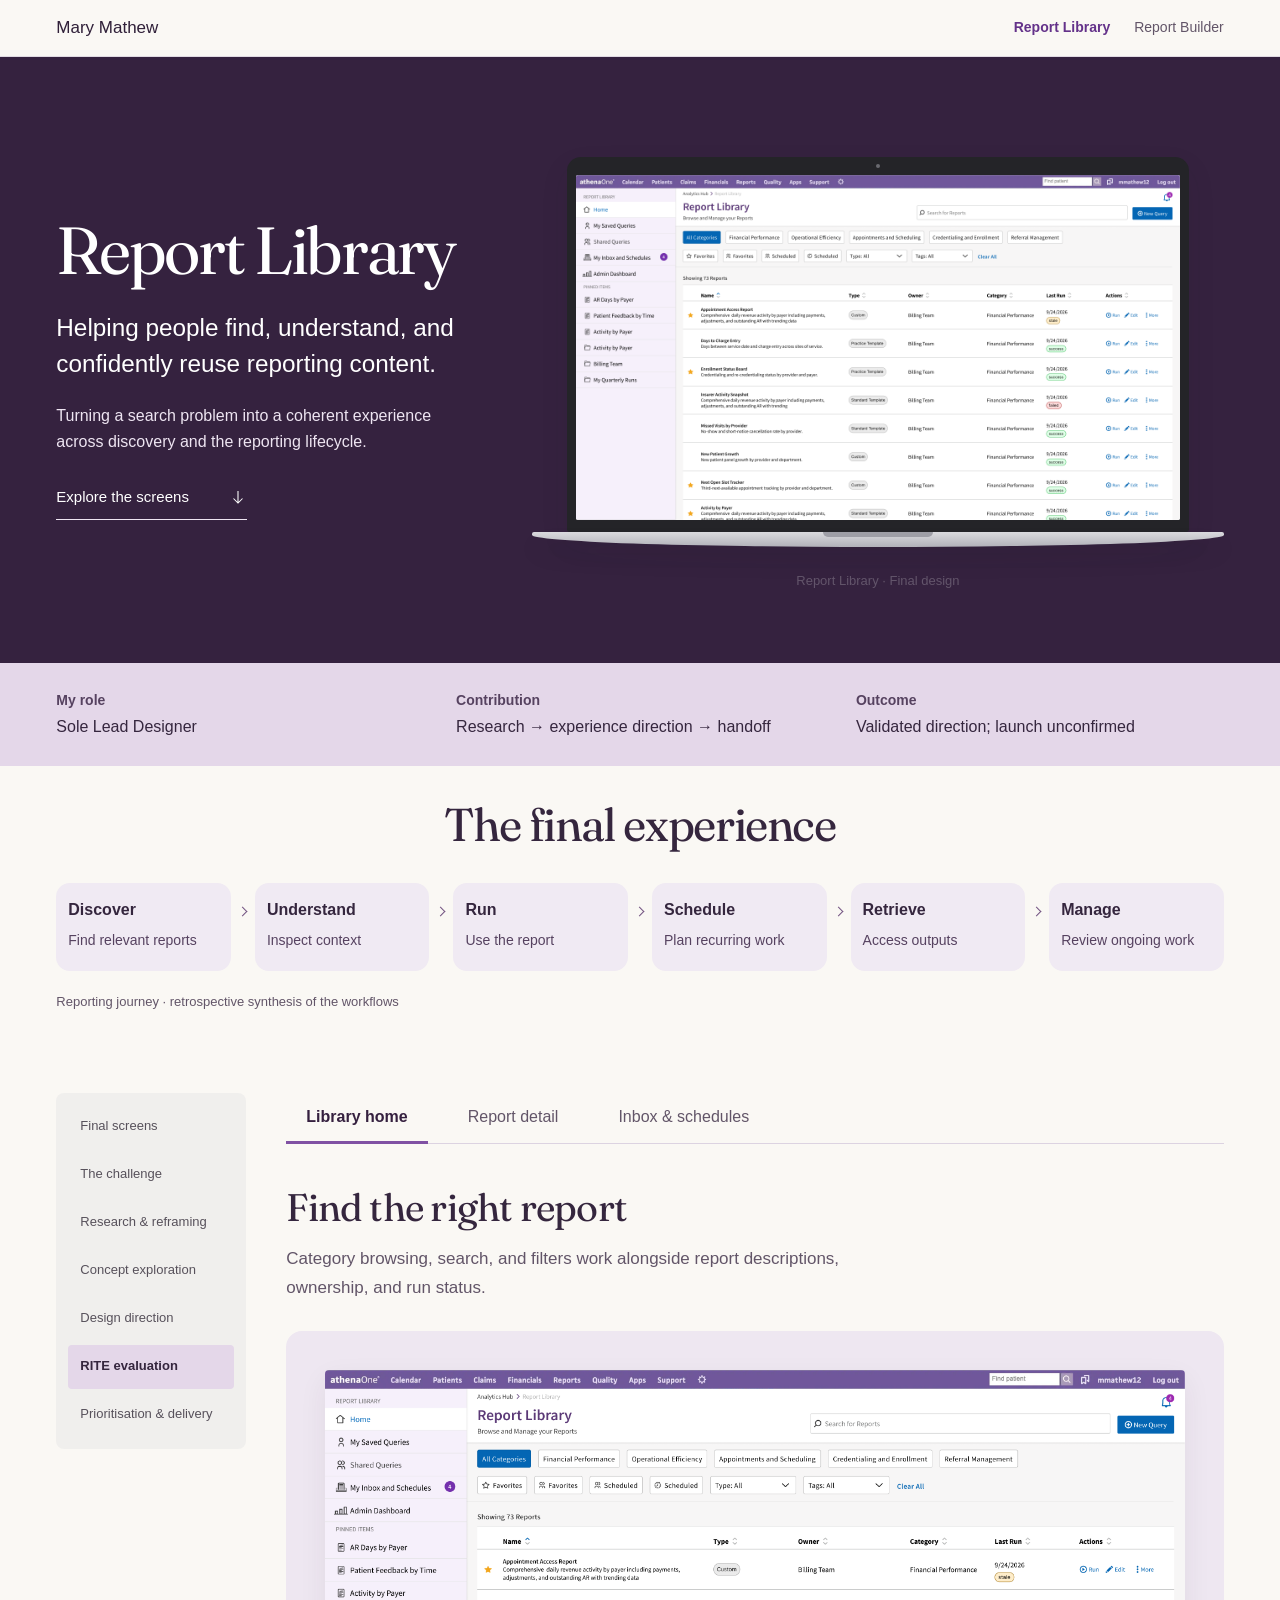
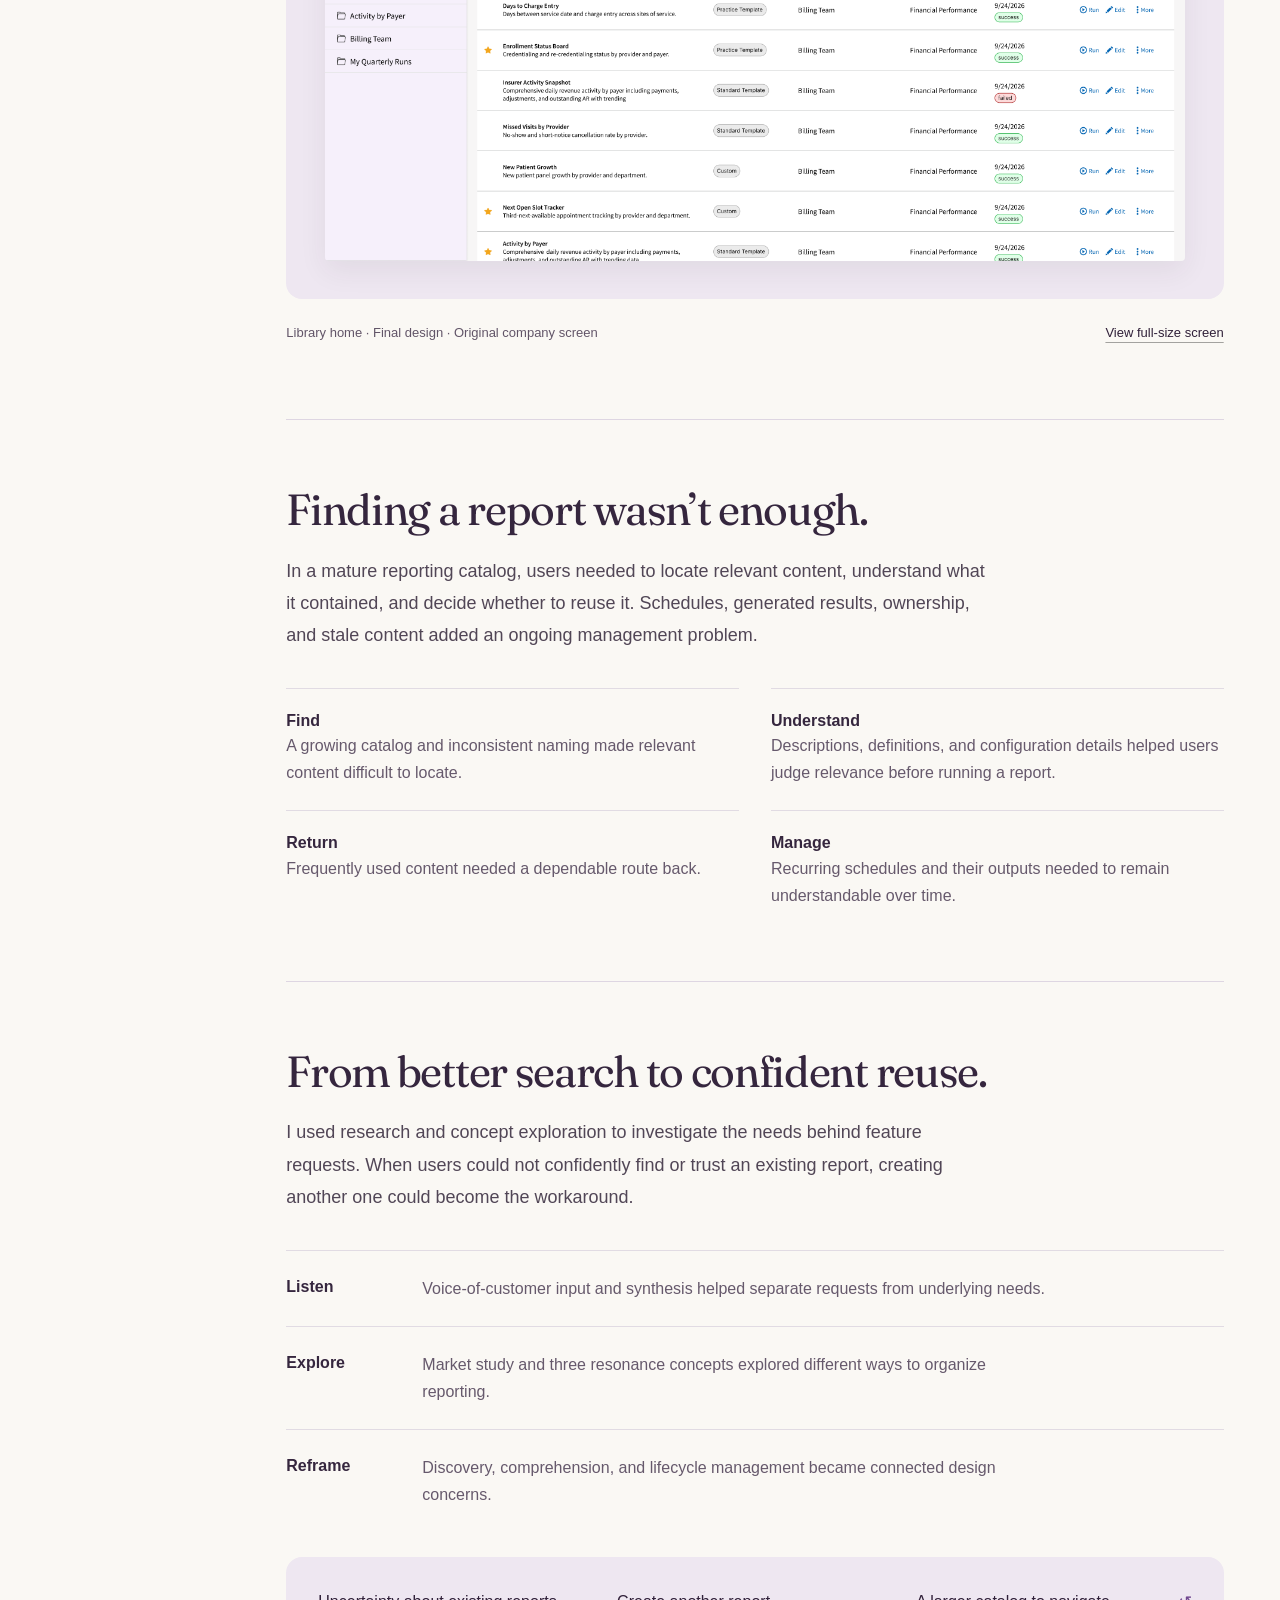
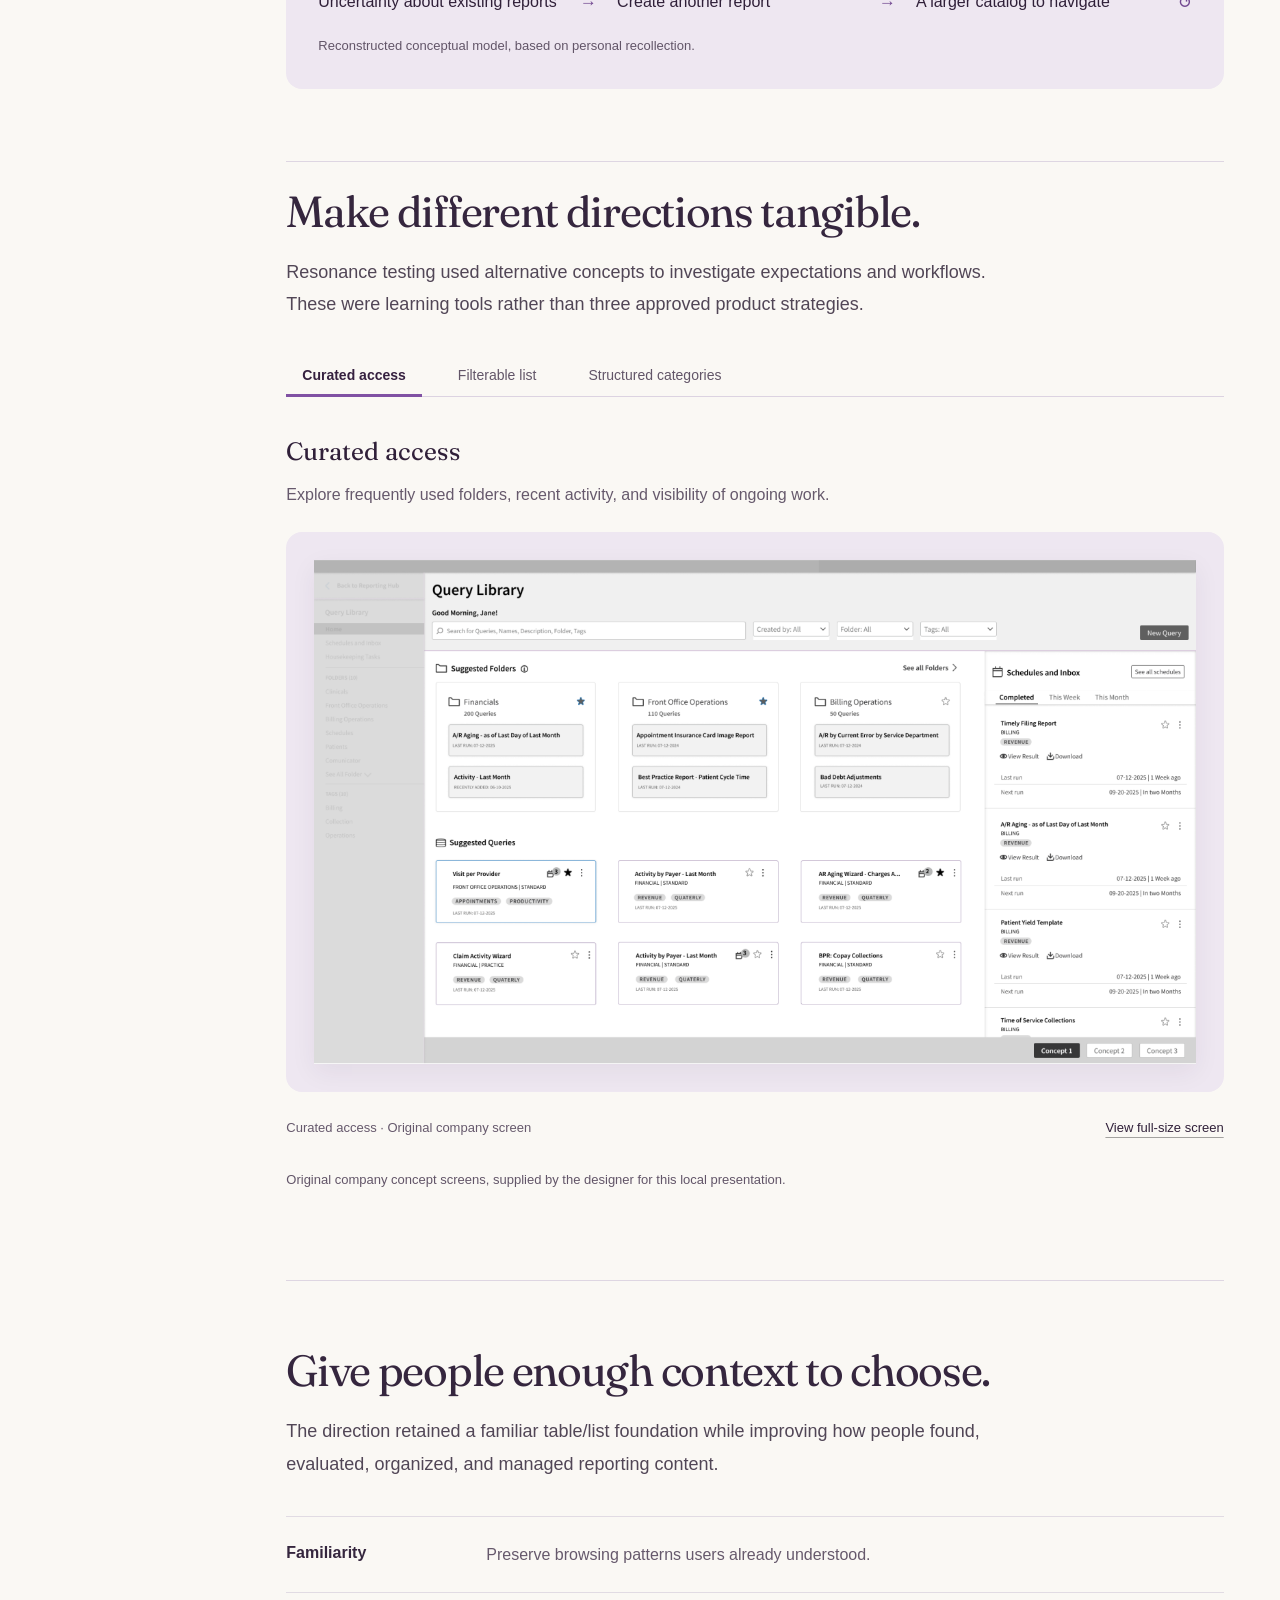
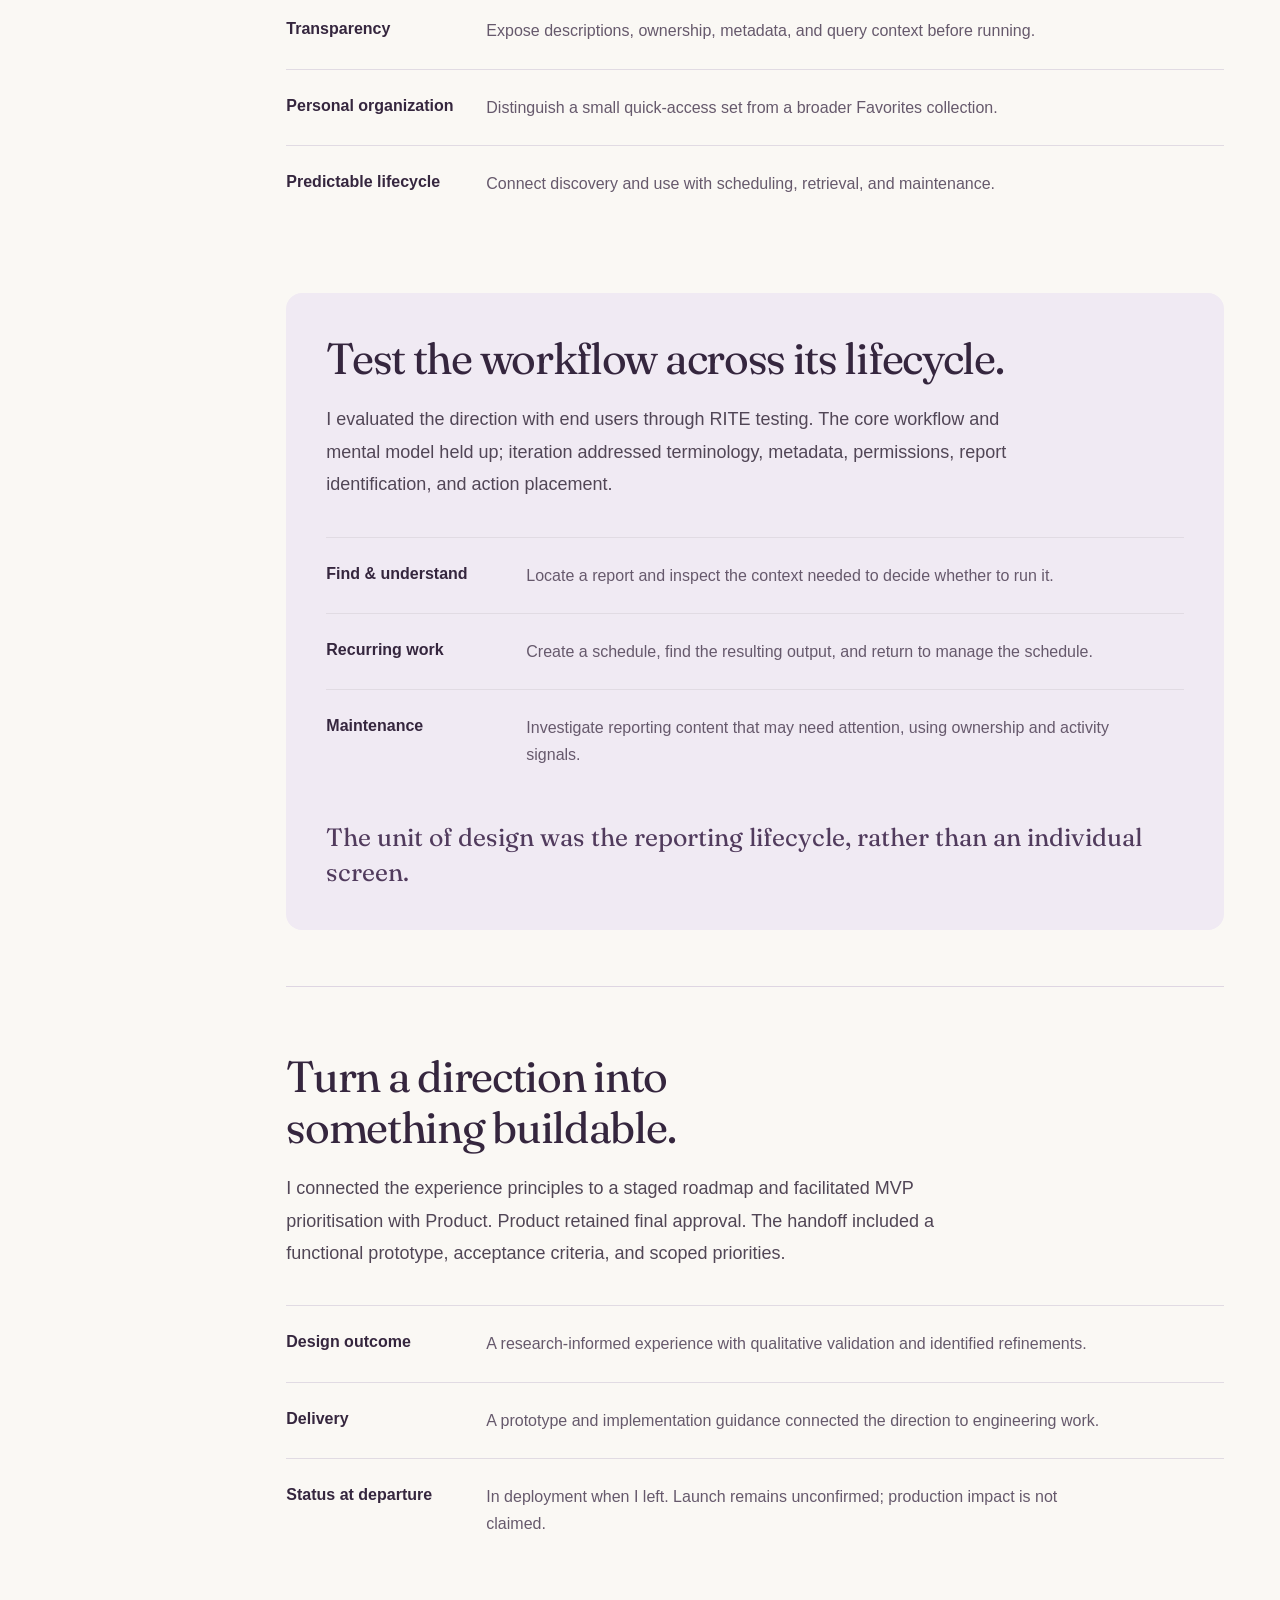
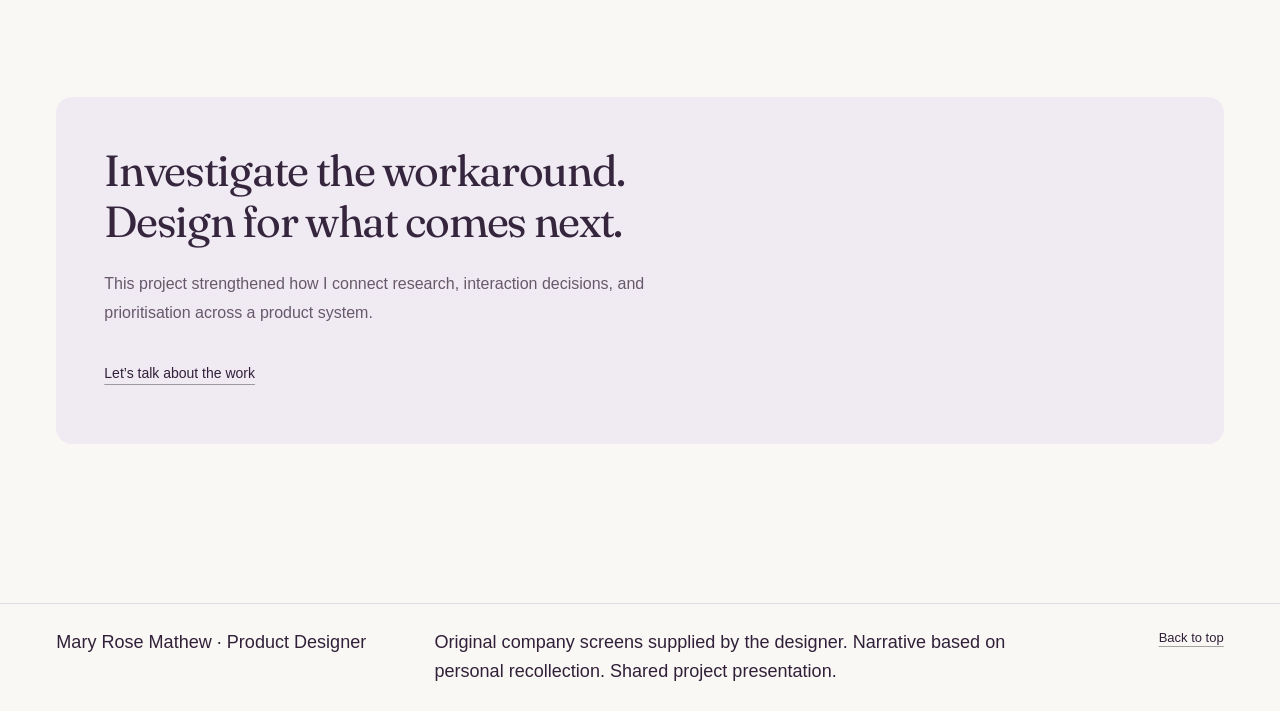
==== commit d2780795: "Add Report Builder case study and slim project navigation" ====
--- a/index.html
+++ b/index.html
@@ -1 +1 @@
-<!doctype html><html lang="en"><head><meta charset="utf-8"><meta name="viewport" content="width=device-width,initial-scale=1,viewport-fit=cover"><meta name="robots" content="noindex,nofollow,noarchive"><meta name="referrer" content="no-referrer"><title>Report Library — Mary Rose Mathew</title><link rel="stylesheet" href="style.css"><link rel="stylesheet" href="presentation.css?v=20261110-closing"></head><body class="rl-presentation"><a class="skip" href="#main">Skip to presentation</a><header class="presentation-header"><a href="#top" class="site-name">Mary Mathew</a></header><main id="main"><section class="cover" id="top"><div class="cover-copy"><h1>Report <span class="title-library">Library</span></h1><p class="cover-lede">Helping people find, understand, and confidently reuse reporting content.</p><p class="cover-intro">Turning a search problem into a coherent experience across discovery and the reporting lifecycle.</p><a class="begin" href="#screen-title">Explore the screens <svg viewBox="0 0 24 24" aria-hidden="true"><path d="M12 4v16m-6-6 6 6 6-6"/></svg></a></div><figure class="hero-laptop"><a class="laptop-link" href="screens/final-home.png" target="_blank" rel="noopener" aria-label="View Report Library screen at full size"><div class="laptop-display"><span class="laptop-camera" aria-hidden="true"></span><img src="screens/final-home.png" width="2880" height="1644" alt="Report Library final design displayed in a laptop screen, showing search, categories, filters, and a report table." fetchpriority="high"></div><div class="laptop-base" aria-hidden="true"><span></span></div></a><figcaption>Report Library · Final design</figcaption></figure><dl class="project-meta"><div><dt>My role</dt><dd>Sole Lead Designer</dd></div><div><dt>Contribution</dt><dd>Research → experience direction → handoff</dd></div><div><dt>Outcome</dt><dd>Validated direction; launch unconfirmed</dd></div></dl></section><section class="screen-showcase" id="final-screens" aria-labelledby="screen-title"><div class="screen-heading"><h2 id="screen-title">The final experience</h2></div><figure class="report-journey" aria-labelledby="journey-caption"><ol><li><a href="#final-home"><strong>Discover</strong><span>Find relevant reports</span></a></li><li><a href="#final-detail"><strong>Understand</strong><span>Inspect context</span></a></li><li><a href="#final-detail"><strong>Run</strong><span>Use the report</span></a></li><li><a href="#final-detail"><strong>Schedule</strong><span>Plan recurring work</span></a></li><li><a href="#final-inbox"><strong>Retrieve</strong><span>Access outputs</span></a></li><li><a href="#final-inbox"><strong>Manage</strong><span>Review ongoing work</span></a></li></ol><figcaption id="journey-caption">Reporting journey · retrospective synthesis of the workflows</figcaption></figure></section><div class="case-layout"><nav class="chapter-nav" aria-label="Presentation chapters"><a href="#final-home">Final screens</a><a href="#context">The challenge</a><a href="#research">Research & reframing</a><a href="#concepts">Concept exploration</a><a href="#decisions">Design direction</a><a href="#validation">RITE evaluation</a><a href="#delivery">Prioritisation & delivery</a></nav><div class="case-content"><section class="screen-showcase screen-panels" aria-label="Final design screens"><div class="screen-index" role="tablist" aria-label="Final screens"><button type="button" role="tab" id="tab-final-home" aria-controls="final-home" aria-selected="true" tabindex="0"><span class="nav-dot" aria-hidden="true"></span>Library home</button><button type="button" role="tab" id="tab-final-detail" aria-controls="final-detail" aria-selected="false" tabindex="-1"><span class="nav-dot" aria-hidden="true"></span>Report detail</button><button type="button" role="tab" id="tab-final-inbox" aria-controls="final-inbox" aria-selected="false" tabindex="-1"><span class="nav-dot" aria-hidden="true"></span>Inbox &amp; schedules</button></div><article class="final-screen-story" id="final-home" role="tabpanel" aria-labelledby="tab-final-home" tabindex="0"><div class="screen-story-heading"><h3>Find the right report</h3><p>Category browsing, search, and filters work alongside report descriptions, ownership, and run status.</p></div><figure class="product-screen original-screen"><a href="screens/final-home.png" target="_blank" rel="noopener" aria-label="Open final Library home screen at full size"><img src="screens/final-home.png" width="2880" height="1644" alt="Final Report Library home with category browsing, search, filters, report descriptions, ownership, last-run status, and actions." loading="lazy"></a><figcaption><span>Library home · Final design · Original company screen</span><a href="screens/final-home.png" target="_blank" rel="noopener">View full-size screen</a></figcaption></figure></article><article class="final-screen-story" id="final-detail" role="tabpanel" aria-labelledby="tab-final-detail" tabindex="0" hidden><div class="screen-story-heading"><h3>Understand before taking action</h3><p>Query configuration, schedule information, and run history bring the report’s context together.</p></div><figure class="product-screen original-screen"><a href="screens/final-detail.png" target="_blank" rel="noopener" aria-label="Open final Report detail screen at full size"><img src="screens/final-detail.png" width="1920" height="1096" alt="Final report detail with query columns, filters, schedule information, and activity history." loading="lazy"></a><figcaption><span>Report detail · Final design · Original company screen</span><a href="screens/final-detail.png" target="_blank" rel="noopener">View full-size screen</a></figcaption></figure></article><article class="final-screen-story" id="final-inbox" role="tabpanel" aria-labelledby="tab-final-inbox" tabindex="0" hidden><div class="screen-story-heading"><h3>Keep recurring work in view</h3><p>Delivered outputs retain their schedule, recipient, and status context, with retrieval actions in the same view.</p></div><figure class="product-screen original-screen"><a href="screens/final-inbox.png" target="_blank" rel="noopener" aria-label="Open final Inbox and schedules screen at full size"><img src="screens/final-inbox.png" width="1920" height="1096" alt="Final inbox with delivered reports, frequency, recipients, status, download actions, and cleanup policy." loading="lazy"></a><figcaption><span>Inbox and schedules · Final design · Original company screen</span><a href="screens/final-inbox.png" target="_blank" rel="noopener">View full-size screen</a></figcaption></figure></article></section><div class="reading-layout"><div class="chapters"><section class="chapter" id="context" aria-labelledby="context-title"><div class="chapter-heading"><h2 id="context-title">Finding a report wasn’t enough.</h2><p class="chapter-intro">In a mature reporting catalog, users needed to locate relevant content, understand what it contained, and decide whether to reuse it. Schedules, generated results, ownership, and stale content added an ongoing management problem.</p></div><div class="insight-grid"><article class="insight"><h3>Find</h3><p>A growing catalog and inconsistent naming made relevant content difficult to locate.</p></article><article class="insight"><h3>Understand</h3><p>Descriptions, definitions, and configuration details helped users judge relevance before running a report.</p></article><article class="insight"><h3>Return</h3><p>Frequently used content needed a dependable route back.</p></article><article class="insight"><h3>Manage</h3><p>Recurring schedules and their outputs needed to remain understandable over time.</p></article></div></section><section class="chapter" id="research" aria-labelledby="research-title"><div class="chapter-heading"><h2 id="research-title">From better search to confident reuse.</h2><p class="chapter-intro">I used research and concept exploration to investigate the needs behind feature requests. When users could not confidently find or trust an existing report, creating another one could become the workaround.</p></div><div class="insight-grid"><article class="insight"><h3>Listen</h3><p>Voice-of-customer input and synthesis helped separate requests from underlying needs.</p></article><article class="insight"><h3>Explore</h3><p>Market study and three resonance concepts explored different ways to organize reporting.</p></article><article class="insight"><h3>Reframe</h3><p>Discovery, comprehension, and lifecycle management became connected design concerns.</p></article></div><figure class="loop"><div><span>Uncertainty about existing reports</span><b aria-hidden="true">→</b><span>Create another report</span><b aria-hidden="true">→</b><span>A larger catalog to navigate</span><b aria-hidden="true">↺</b></div><figcaption>Reconstructed conceptual model, based on personal recollection.</figcaption></figure></section><section class="chapter" id="concepts" aria-labelledby="concepts-title"><div class="chapter-heading"><h2 id="concepts-title">Make different directions tangible.</h2><p class="chapter-intro">Resonance testing used alternative concepts to investigate expectations and workflows. These were learning tools rather than three approved product strategies.</p></div><div class="concept-carousel" role="region" aria-label="Concept screens"><div class="screen-index concept-tabs" role="tablist" aria-label="Exploration concepts"><button type="button" role="tab" id="concept-tab-0" aria-controls="concept-panel-0" aria-selected="true" tabindex="0">Curated access</button><button type="button" role="tab" id="concept-tab-1" aria-controls="concept-panel-1" aria-selected="false" tabindex="-1">Filterable list</button><button type="button" role="tab" id="concept-tab-2" aria-controls="concept-panel-2" aria-selected="false" tabindex="-1">Structured categories</button></div><div class="concept-panels"><article class="concept-tab-panel" id="concept-panel-0" role="tabpanel" aria-labelledby="concept-tab-0" tabindex="0"><h3>Curated access</h3><p>Explore frequently used folders, recent activity, and visibility of ongoing work.</p><figure class="product-screen original-screen"><a href="screens/concept-curated.png" target="_blank" rel="noopener" aria-label="Open Curated access screen at full size"><img src="screens/concept-curated.png" width="1289" height="737" alt="Concept showing suggested folders, suggested queries, and schedules alongside reporting content." loading="lazy"></a><figcaption><span>Curated access · Original company screen</span><a href="screens/concept-curated.png" target="_blank" rel="noopener">View full-size screen</a></figcaption></figure></article><article class="concept-tab-panel" id="concept-panel-1" role="tabpanel" aria-labelledby="concept-tab-1" tabindex="0" hidden><h3>Filterable list</h3><p>Explore quick access through Favorites, Recents, and Shared content.</p><figure class="product-screen original-screen"><a href="screens/concept-list.png" target="_blank" rel="noopener" aria-label="Open Filterable query collection screen at full size"><img src="screens/concept-list.png" width="842" height="481" alt="Concept showing query cards with Favorites, Recents, Shared, search, and filters." loading="lazy"></a><figcaption><span>Filterable query collection · Original company screen</span><a href="screens/concept-list.png" target="_blank" rel="noopener">View full-size screen</a></figcaption></figure></article><article class="concept-tab-panel" id="concept-panel-2" role="tabpanel" aria-labelledby="concept-tab-2" tabindex="0" hidden><h3>Structured categories</h3><p>Explore category browsing followed by inspection of an individual query.</p><figure class="product-screen original-screen"><a href="screens/concept-categories.png" target="_blank" rel="noopener" aria-label="Open Category browsing screen at full size"><img src="screens/concept-categories.png" width="842" height="481" alt="Concept showing folders grouped by reporting category." loading="lazy"></a><figcaption><span>Category browsing · Original company screen</span><a href="screens/concept-categories.png" target="_blank" rel="noopener">View full-size screen</a></figcaption></figure></article></div></div><p class="representation-note">Original company concept screens, supplied by the designer for this local presentation.</p></section><section class="chapter" id="decisions" aria-labelledby="decisions-title"><div class="chapter-heading"><h2 id="decisions-title">Give people enough context to choose.</h2><p class="chapter-intro">The direction retained a familiar table/list foundation while improving how people found, evaluated, organized, and managed reporting content.</p></div><div class="insight-grid"><article class="insight"><h3>Familiarity</h3><p>Preserve browsing patterns users already understood.</p></article><article class="insight"><h3>Transparency</h3><p>Expose descriptions, ownership, metadata, and query context before running.</p></article><article class="insight"><h3>Personal organization</h3><p>Distinguish a small quick-access set from a broader Favorites collection.</p></article><article class="insight"><h3>Predictable lifecycle</h3><p>Connect discovery and use with scheduling, retrieval, and maintenance.</p></article></div></section><section class="chapter" id="validation" aria-labelledby="validation-title"><div class="chapter-heading"><h2 id="validation-title">Test the workflow across its lifecycle.</h2><p class="chapter-intro">I evaluated the direction with end users through RITE testing. The core workflow and mental model held up; iteration addressed terminology, metadata, permissions, report identification, and action placement.</p></div><div class="insight-grid"><article class="insight"><h3>Find & understand</h3><p>Locate a report and inspect the context needed to decide whether to run it.</p></article><article class="insight"><h3>Recurring work</h3><p>Create a schedule, find the resulting output, and return to manage the schedule.</p></article><article class="insight"><h3>Maintenance</h3><p>Investigate reporting content that may need attention, using ownership and activity signals.</p></article></div><p class="takeaway">The unit of design was the reporting lifecycle, rather than an individual screen.</p></section><section class="chapter" id="delivery" aria-labelledby="delivery-title"><div class="chapter-heading"><h2 id="delivery-title">Turn a direction into something buildable.</h2><p class="chapter-intro">I connected the experience principles to a staged roadmap and facilitated MVP prioritisation with Product. Product retained final approval. The handoff included a functional prototype, acceptance criteria, and scoped priorities.</p></div><div class="insight-grid"><article class="insight"><h3>Design outcome</h3><p>A research-informed experience with qualitative validation and identified refinements.</p></article><article class="insight"><h3>Delivery</h3><p>A prototype and implementation guidance connected the direction to engineering work.</p></article><article class="insight"><h3>Status at departure</h3><p>In deployment when I left. Launch remains unconfirmed; production impact is not claimed.</p></article></div></section></div></div></div></div><section class="closing"><h2>Investigate the workaround.<br>Design for what comes next.</h2><p>This project strengthened how I connect research, interaction decisions, and prioritisation across a product system.</p><a href="mailto:marykunnathur@gmail.com">Let’s talk about the work</a></section></main><footer><p>Mary Rose Mathew · Product Designer</p><p>Original company screens supplied by the designer. Narrative based on personal recollection. Shared project presentation.</p><a href="#top">Back to top</a></footer><script src="presentation.js?v=20261110-nav3"></script></body></html>+<!doctype html><html lang="en"><head><meta charset="utf-8"><meta name="viewport" content="width=device-width,initial-scale=1,viewport-fit=cover"><meta name="robots" content="noindex,nofollow,noarchive"><meta name="referrer" content="no-referrer"><title>Report Library — Mary Rose Mathew</title><link rel="stylesheet" href="style.css"><link rel="stylesheet" href="presentation.css?v=20261110-rail-clearance"><link rel="stylesheet" href="project-nav.css?v=slim-links1"></head><body class="rl-presentation"><a class="skip" href="#main">Skip to presentation</a><header class="presentation-header"><a href="#top" class="site-name">Mary Mathew</a><nav class="project-nav" aria-label="Reporting projects"><a href="./" aria-current="page">Report Library</a><a href="report-builder/">Report Builder</a></nav></header><main id="main"><section class="cover" id="top"><div class="cover-copy"><h1>Report <span class="title-library">Library</span></h1><p class="cover-lede">Helping people find, understand, and confidently reuse reporting content.</p><p class="cover-intro">Turning a search problem into a coherent experience across discovery and the reporting lifecycle.</p><a class="begin" href="#screen-title">Explore the screens <svg viewBox="0 0 24 24" aria-hidden="true"><path d="M12 4v16m-6-6 6 6 6-6"/></svg></a></div><figure class="hero-laptop"><a class="laptop-link" href="screens/final-home.png" target="_blank" rel="noopener" aria-label="View Report Library screen at full size"><div class="laptop-display"><span class="laptop-camera" aria-hidden="true"></span><img src="screens/final-home.png" width="2880" height="1644" alt="Report Library final design displayed in a laptop screen, showing search, categories, filters, and a report table." fetchpriority="high"></div><div class="laptop-base" aria-hidden="true"><span></span></div></a><figcaption>Report Library · Final design</figcaption></figure><dl class="project-meta"><div><dt>My role</dt><dd>Sole Lead Designer</dd></div><div><dt>Contribution</dt><dd>Research → experience direction → handoff</dd></div><div><dt>Outcome</dt><dd>Validated direction; launch unconfirmed</dd></div></dl></section><section class="screen-showcase" id="final-screens" aria-labelledby="screen-title"><div class="screen-heading"><h2 id="screen-title">The final experience</h2></div><figure class="report-journey" aria-labelledby="journey-caption"><ol><li><a href="#final-home"><strong>Discover</strong><span>Find relevant reports</span></a></li><li><a href="#final-detail"><strong>Understand</strong><span>Inspect context</span></a></li><li><a href="#final-detail"><strong>Run</strong><span>Use the report</span></a></li><li><a href="#final-detail"><strong>Schedule</strong><span>Plan recurring work</span></a></li><li><a href="#final-inbox"><strong>Retrieve</strong><span>Access outputs</span></a></li><li><a href="#final-inbox"><strong>Manage</strong><span>Review ongoing work</span></a></li></ol><figcaption id="journey-caption">Reporting journey · retrospective synthesis of the workflows</figcaption></figure></section><div class="case-layout"><nav class="chapter-nav" aria-label="Presentation chapters"><a href="#final-home">Final screens</a><a href="#context">The challenge</a><a href="#research">Research & reframing</a><a href="#concepts">Concept exploration</a><a href="#decisions">Design direction</a><a href="#validation">RITE evaluation</a><a href="#delivery">Prioritisation & delivery</a></nav><div class="case-content"><section class="screen-showcase screen-panels" aria-label="Final design screens"><div class="screen-index" role="tablist" aria-label="Final screens"><button type="button" role="tab" id="tab-final-home" aria-controls="final-home" aria-selected="true" tabindex="0"><span class="nav-dot" aria-hidden="true"></span>Library home</button><button type="button" role="tab" id="tab-final-detail" aria-controls="final-detail" aria-selected="false" tabindex="-1"><span class="nav-dot" aria-hidden="true"></span>Report detail</button><button type="button" role="tab" id="tab-final-inbox" aria-controls="final-inbox" aria-selected="false" tabindex="-1"><span class="nav-dot" aria-hidden="true"></span>Inbox &amp; schedules</button></div><article class="final-screen-story" id="final-home" role="tabpanel" aria-labelledby="tab-final-home" tabindex="0"><div class="screen-story-heading"><h3>Find the right report</h3><p>Category browsing, search, and filters work alongside report descriptions, ownership, and run status.</p></div><figure class="product-screen original-screen"><a href="screens/final-home.png" target="_blank" rel="noopener" aria-label="Open final Library home screen at full size"><img src="screens/final-home.png" width="2880" height="1644" alt="Final Report Library home with category browsing, search, filters, report descriptions, ownership, last-run status, and actions." loading="lazy"></a><figcaption><span>Library home · Final design · Original company screen</span><a href="screens/final-home.png" target="_blank" rel="noopener">View full-size screen</a></figcaption></figure></article><article class="final-screen-story" id="final-detail" role="tabpanel" aria-labelledby="tab-final-detail" tabindex="0" hidden><div class="screen-story-heading"><h3>Understand before taking action</h3><p>Query configuration, schedule information, and run history bring the report’s context together.</p></div><figure class="product-screen original-screen"><a href="screens/final-detail.png" target="_blank" rel="noopener" aria-label="Open final Report detail screen at full size"><img src="screens/final-detail.png" width="1920" height="1096" alt="Final report detail with query columns, filters, schedule information, and activity history." loading="lazy"></a><figcaption><span>Report detail · Final design · Original company screen</span><a href="screens/final-detail.png" target="_blank" rel="noopener">View full-size screen</a></figcaption></figure></article><article class="final-screen-story" id="final-inbox" role="tabpanel" aria-labelledby="tab-final-inbox" tabindex="0" hidden><div class="screen-story-heading"><h3>Keep recurring work in view</h3><p>Delivered outputs retain their schedule, recipient, and status context, with retrieval actions in the same view.</p></div><figure class="product-screen original-screen"><a href="screens/final-inbox.png" target="_blank" rel="noopener" aria-label="Open final Inbox and schedules screen at full size"><img src="screens/final-inbox.png" width="1920" height="1096" alt="Final inbox with delivered reports, frequency, recipients, status, download actions, and cleanup policy." loading="lazy"></a><figcaption><span>Inbox and schedules · Final design · Original company screen</span><a href="screens/final-inbox.png" target="_blank" rel="noopener">View full-size screen</a></figcaption></figure></article></section><div class="reading-layout"><div class="chapters"><section class="chapter" id="context" aria-labelledby="context-title"><div class="chapter-heading"><h2 id="context-title">Finding a report wasn’t enough.</h2><p class="chapter-intro">In a mature reporting catalog, users needed to locate relevant content, understand what it contained, and decide whether to reuse it. Schedules, generated results, ownership, and stale content added an ongoing management problem.</p></div><div class="insight-grid"><article class="insight"><h3>Find</h3><p>A growing catalog and inconsistent naming made relevant content difficult to locate.</p></article><article class="insight"><h3>Understand</h3><p>Descriptions, definitions, and configuration details helped users judge relevance before running a report.</p></article><article class="insight"><h3>Return</h3><p>Frequently used content needed a dependable route back.</p></article><article class="insight"><h3>Manage</h3><p>Recurring schedules and their outputs needed to remain understandable over time.</p></article></div></section><section class="chapter" id="research" aria-labelledby="research-title"><div class="chapter-heading"><h2 id="research-title">From better search to confident reuse.</h2><p class="chapter-intro">I used research and concept exploration to investigate the needs behind feature requests. When users could not confidently find or trust an existing report, creating another one could become the workaround.</p></div><div class="insight-grid"><article class="insight"><h3>Listen</h3><p>Voice-of-customer input and synthesis helped separate requests from underlying needs.</p></article><article class="insight"><h3>Explore</h3><p>Market study and three resonance concepts explored different ways to organize reporting.</p></article><article class="insight"><h3>Reframe</h3><p>Discovery, comprehension, and lifecycle management became connected design concerns.</p></article></div><figure class="loop"><div><span>Uncertainty about existing reports</span><b aria-hidden="true">→</b><span>Create another report</span><b aria-hidden="true">→</b><span>A larger catalog to navigate</span><b aria-hidden="true">↺</b></div><figcaption>Reconstructed conceptual model, based on personal recollection.</figcaption></figure></section><section class="chapter" id="concepts" aria-labelledby="concepts-title"><div class="chapter-heading"><h2 id="concepts-title">Make different directions tangible.</h2><p class="chapter-intro">Resonance testing used alternative concepts to investigate expectations and workflows. These were learning tools rather than three approved product strategies.</p></div><div class="concept-carousel" role="region" aria-label="Concept screens"><div class="screen-index concept-tabs" role="tablist" aria-label="Exploration concepts"><button type="button" role="tab" id="concept-tab-0" aria-controls="concept-panel-0" aria-selected="true" tabindex="0">Curated access</button><button type="button" role="tab" id="concept-tab-1" aria-controls="concept-panel-1" aria-selected="false" tabindex="-1">Filterable list</button><button type="button" role="tab" id="concept-tab-2" aria-controls="concept-panel-2" aria-selected="false" tabindex="-1">Structured categories</button></div><div class="concept-panels"><article class="concept-tab-panel" id="concept-panel-0" role="tabpanel" aria-labelledby="concept-tab-0" tabindex="0"><h3>Curated access</h3><p>Explore frequently used folders, recent activity, and visibility of ongoing work.</p><figure class="product-screen original-screen"><a href="screens/concept-curated.png" target="_blank" rel="noopener" aria-label="Open Curated access screen at full size"><img src="screens/concept-curated.png" width="1289" height="737" alt="Concept showing suggested folders, suggested queries, and schedules alongside reporting content." loading="lazy"></a><figcaption><span>Curated access · Original company screen</span><a href="screens/concept-curated.png" target="_blank" rel="noopener">View full-size screen</a></figcaption></figure></article><article class="concept-tab-panel" id="concept-panel-1" role="tabpanel" aria-labelledby="concept-tab-1" tabindex="0" hidden><h3>Filterable list</h3><p>Explore quick access through Favorites, Recents, and Shared content.</p><figure class="product-screen original-screen"><a href="screens/concept-list.png" target="_blank" rel="noopener" aria-label="Open Filterable query collection screen at full size"><img src="screens/concept-list.png" width="842" height="481" alt="Concept showing query cards with Favorites, Recents, Shared, search, and filters." loading="lazy"></a><figcaption><span>Filterable query collection · Original company screen</span><a href="screens/concept-list.png" target="_blank" rel="noopener">View full-size screen</a></figcaption></figure></article><article class="concept-tab-panel" id="concept-panel-2" role="tabpanel" aria-labelledby="concept-tab-2" tabindex="0" hidden><h3>Structured categories</h3><p>Explore category browsing followed by inspection of an individual query.</p><figure class="product-screen original-screen"><a href="screens/concept-categories.png" target="_blank" rel="noopener" aria-label="Open Category browsing screen at full size"><img src="screens/concept-categories.png" width="842" height="481" alt="Concept showing folders grouped by reporting category." loading="lazy"></a><figcaption><span>Category browsing · Original company screen</span><a href="screens/concept-categories.png" target="_blank" rel="noopener">View full-size screen</a></figcaption></figure></article></div></div><p class="representation-note">Original company concept screens, supplied by the designer for this local presentation.</p></section><section class="chapter" id="decisions" aria-labelledby="decisions-title"><div class="chapter-heading"><h2 id="decisions-title">Give people enough context to choose.</h2><p class="chapter-intro">The direction retained a familiar table/list foundation while improving how people found, evaluated, organized, and managed reporting content.</p></div><div class="insight-grid"><article class="insight"><h3>Familiarity</h3><p>Preserve browsing patterns users already understood.</p></article><article class="insight"><h3>Transparency</h3><p>Expose descriptions, ownership, metadata, and query context before running.</p></article><article class="insight"><h3>Personal organization</h3><p>Distinguish a small quick-access set from a broader Favorites collection.</p></article><article class="insight"><h3>Predictable lifecycle</h3><p>Connect discovery and use with scheduling, retrieval, and maintenance.</p></article></div></section><section class="chapter" id="validation" aria-labelledby="validation-title"><div class="chapter-heading"><h2 id="validation-title">Test the workflow across its lifecycle.</h2><p class="chapter-intro">I evaluated the direction with end users through RITE testing. The core workflow and mental model held up; iteration addressed terminology, metadata, permissions, report identification, and action placement.</p></div><div class="insight-grid"><article class="insight"><h3>Find & understand</h3><p>Locate a report and inspect the context needed to decide whether to run it.</p></article><article class="insight"><h3>Recurring work</h3><p>Create a schedule, find the resulting output, and return to manage the schedule.</p></article><article class="insight"><h3>Maintenance</h3><p>Investigate reporting content that may need attention, using ownership and activity signals.</p></article></div><p class="takeaway">The unit of design was the reporting lifecycle, rather than an individual screen.</p></section><section class="chapter" id="delivery" aria-labelledby="delivery-title"><div class="chapter-heading"><h2 id="delivery-title">Turn a direction into something buildable.</h2><p class="chapter-intro">I connected the experience principles to a staged roadmap and facilitated MVP prioritisation with Product. Product retained final approval. The handoff included a functional prototype, acceptance criteria, and scoped priorities.</p></div><div class="insight-grid"><article class="insight"><h3>Design outcome</h3><p>A research-informed experience with qualitative validation and identified refinements.</p></article><article class="insight"><h3>Delivery</h3><p>A prototype and implementation guidance connected the direction to engineering work.</p></article><article class="insight"><h3>Status at departure</h3><p>In deployment when I left. Launch remains unconfirmed; production impact is not claimed.</p></article></div></section></div></div></div></div><section class="closing"><h2>Investigate the workaround.<br>Design for what comes next.</h2><p>This project strengthened how I connect research, interaction decisions, and prioritisation across a product system.</p><a href="mailto:marykunnathur@gmail.com">Let’s talk about the work</a></section></main><footer><p>Mary Rose Mathew · Product Designer</p><p>Original company screens supplied by the designer. Narrative based on personal recollection. Shared project presentation.</p><a href="#top">Back to top</a></footer><script src="presentation.js?v=20261110-nav3"></script></body></html>
--- a/presentation.css
+++ b/presentation.css
@@ -443,3 +443,6 @@
 .case-layout>.chapter-nav a:hover{background:#e5e2e7;color:#35263e}
 .case-layout>.chapter-nav a[aria-current]{background:#e4d7e9;color:#35263e}
 .case-layout>.chapter-nav a:focus-visible{outline-color:#7440a0}
+
+/* Keep the sticky rail clear of the closing card at its lower scroll limit. */
+@media(min-width:761px){.case-layout>.chapter-nav{margin-bottom:48px}.case-layout{margin-bottom:48px}}
--- a/project-nav.css
+++ b/project-nav.css
@@ -0,0 +1,11 @@
+.presentation-header .project-nav{display:flex;align-items:center;gap:8px}.project-nav a{display:inline-flex;align-items:center;min-height:44px;padding:8px 14px;color:#625568;font-size:14px;line-height:1.4;text-decoration:none;border-radius:6px}.project-nav a[aria-current=page]{background:#e4d7e9;color:#35263e;font-weight:700}.project-nav a:hover{background:#eee7f1;color:#35263e}.project-nav a:focus-visible{outline:2px solid #7440a0;outline-offset:3px}.builder-summary{font-size:17px;line-height:1.7;color:#625568;margin:12px 0 0}.iteration-comparison{display:grid;grid-template-columns:1fr 1fr;gap:32px;padding:24px 0;border-block:1px solid #dedadf}.iteration-comparison h3{font-size:20px;margin:0 0 12px}.iteration-comparison p{font-size:17px;line-height:1.7;color:#625568;margin:0}@media(max-width:600px){.presentation-header{flex-wrap:wrap;gap:8px}.presentation-header .project-nav{width:100%;gap:4px}.project-nav a{font-size:13px;padding-inline:12px}.iteration-comparison{grid-template-columns:1fr;gap:24px}}
+.rl-presentation.builder-presentation .cover .hero-laptop figcaption{color:#dfd3e5}.builder-presentation .screen-heading{text-align:left}.builder-presentation .screen-heading h2{margin-left:0}
+
+
+.rl-presentation .presentation-header{padding-block:8px;min-height:56px;box-sizing:border-box;gap:24px}
+.presentation-header .project-nav{display:flex;align-items:center;gap:24px;margin-left:auto;width:auto}
+.presentation-header .project-nav a{padding:0;min-height:40px;border:0;border-radius:0;background:transparent;color:#625568;font-size:14px;font-weight:400;text-decoration:none}
+.presentation-header .project-nav a[aria-current=page]{color:#64328a;font-weight:700;background:transparent}
+.presentation-header .project-nav a:hover{color:#64328a;background:transparent;text-decoration:underline;text-underline-offset:5px}
+@media(max-width:600px){.rl-presentation .presentation-header{padding-block:6px;gap:12px;flex-wrap:nowrap}.presentation-header .site-name{font-size:14px}.presentation-header .project-nav{width:auto;gap:14px}.presentation-header .project-nav a{font-size:12px;white-space:nowrap}}
+@media(max-width:360px){.presentation-header .project-nav{gap:10px}.presentation-header .site-name{font-size:12px}}
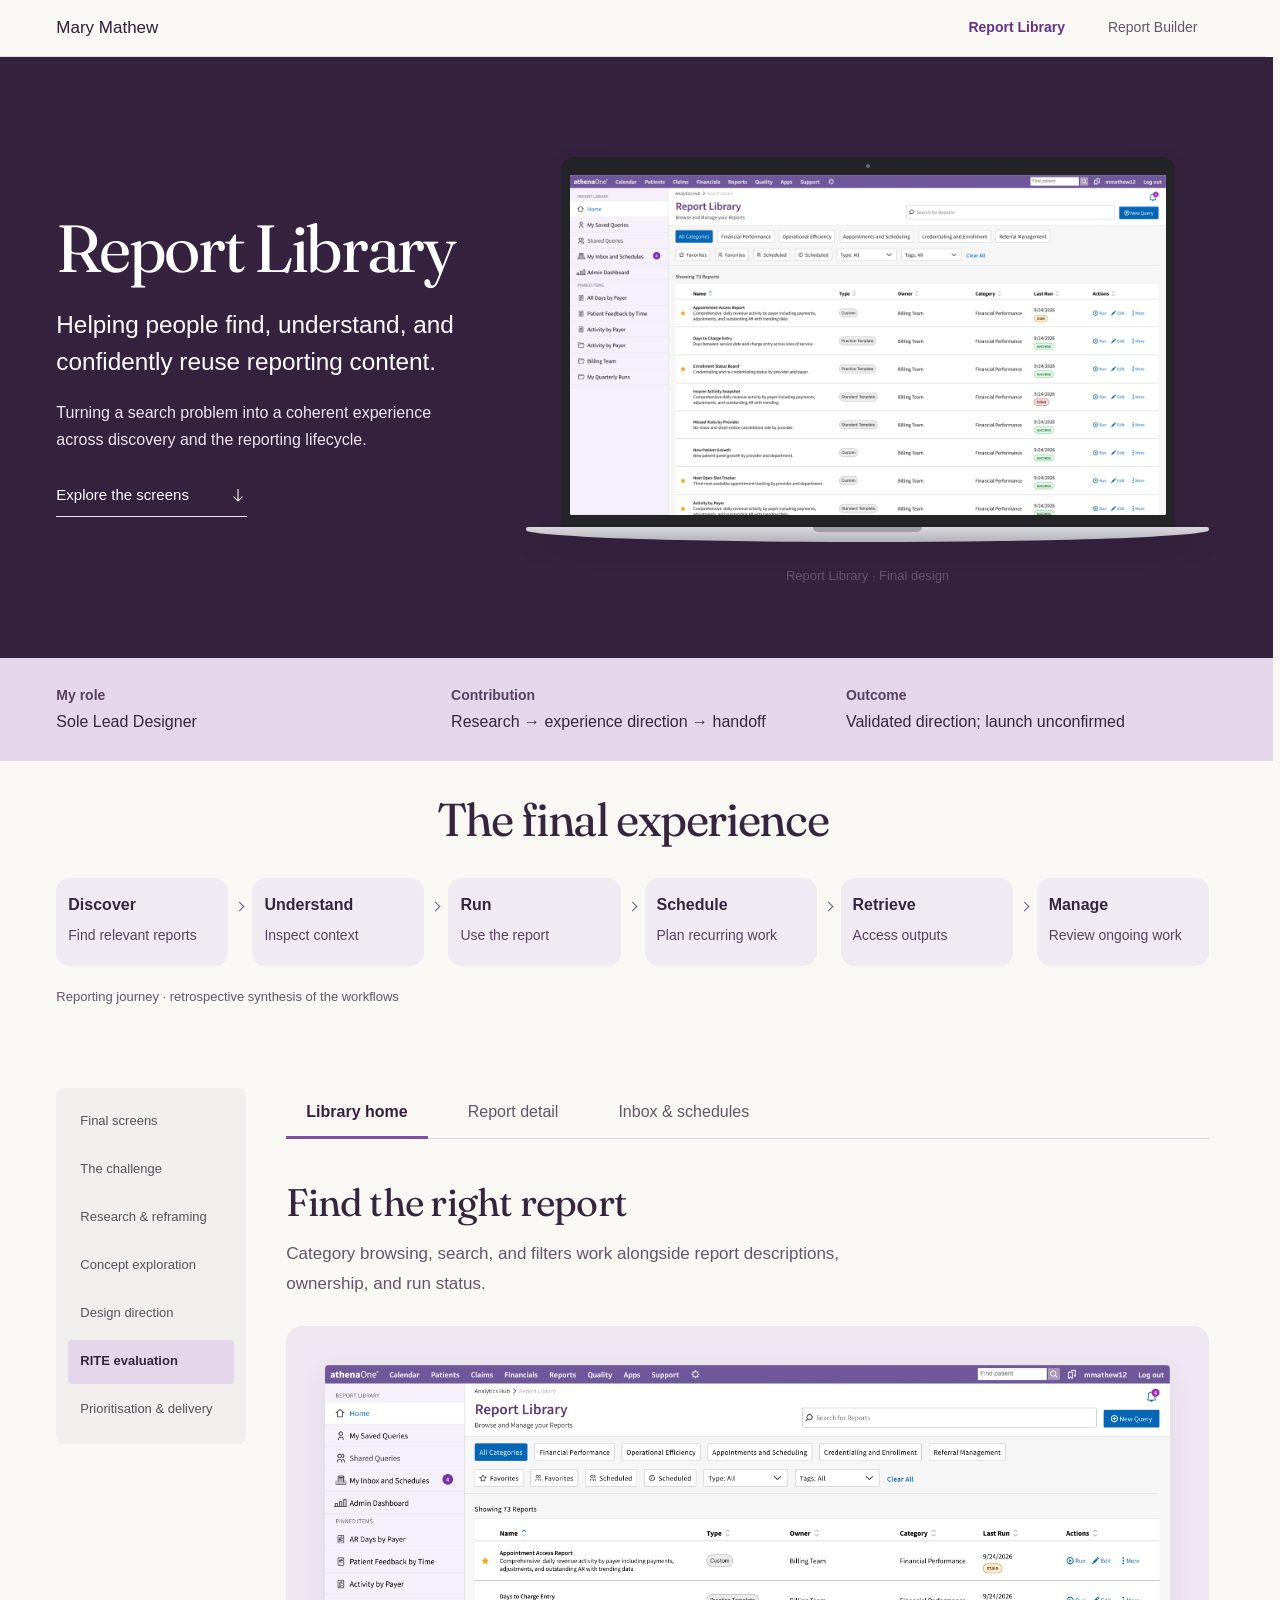
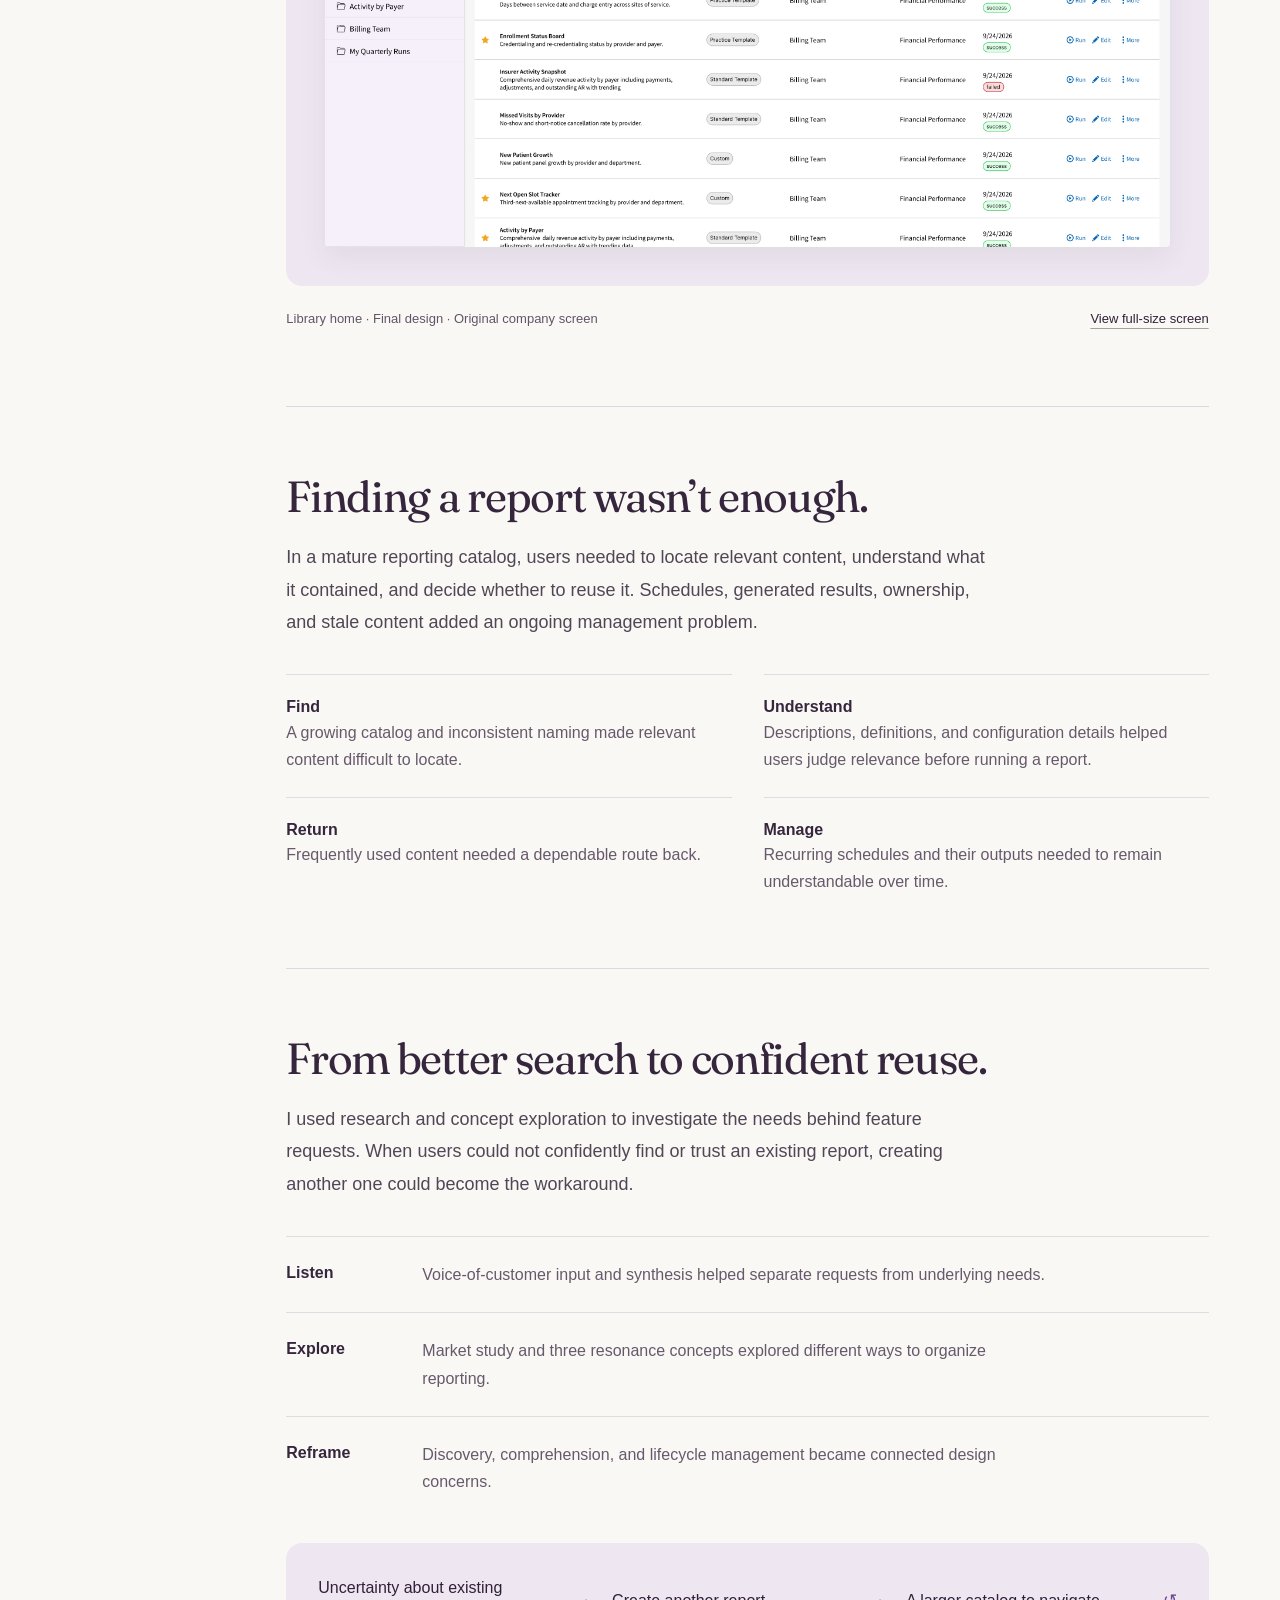
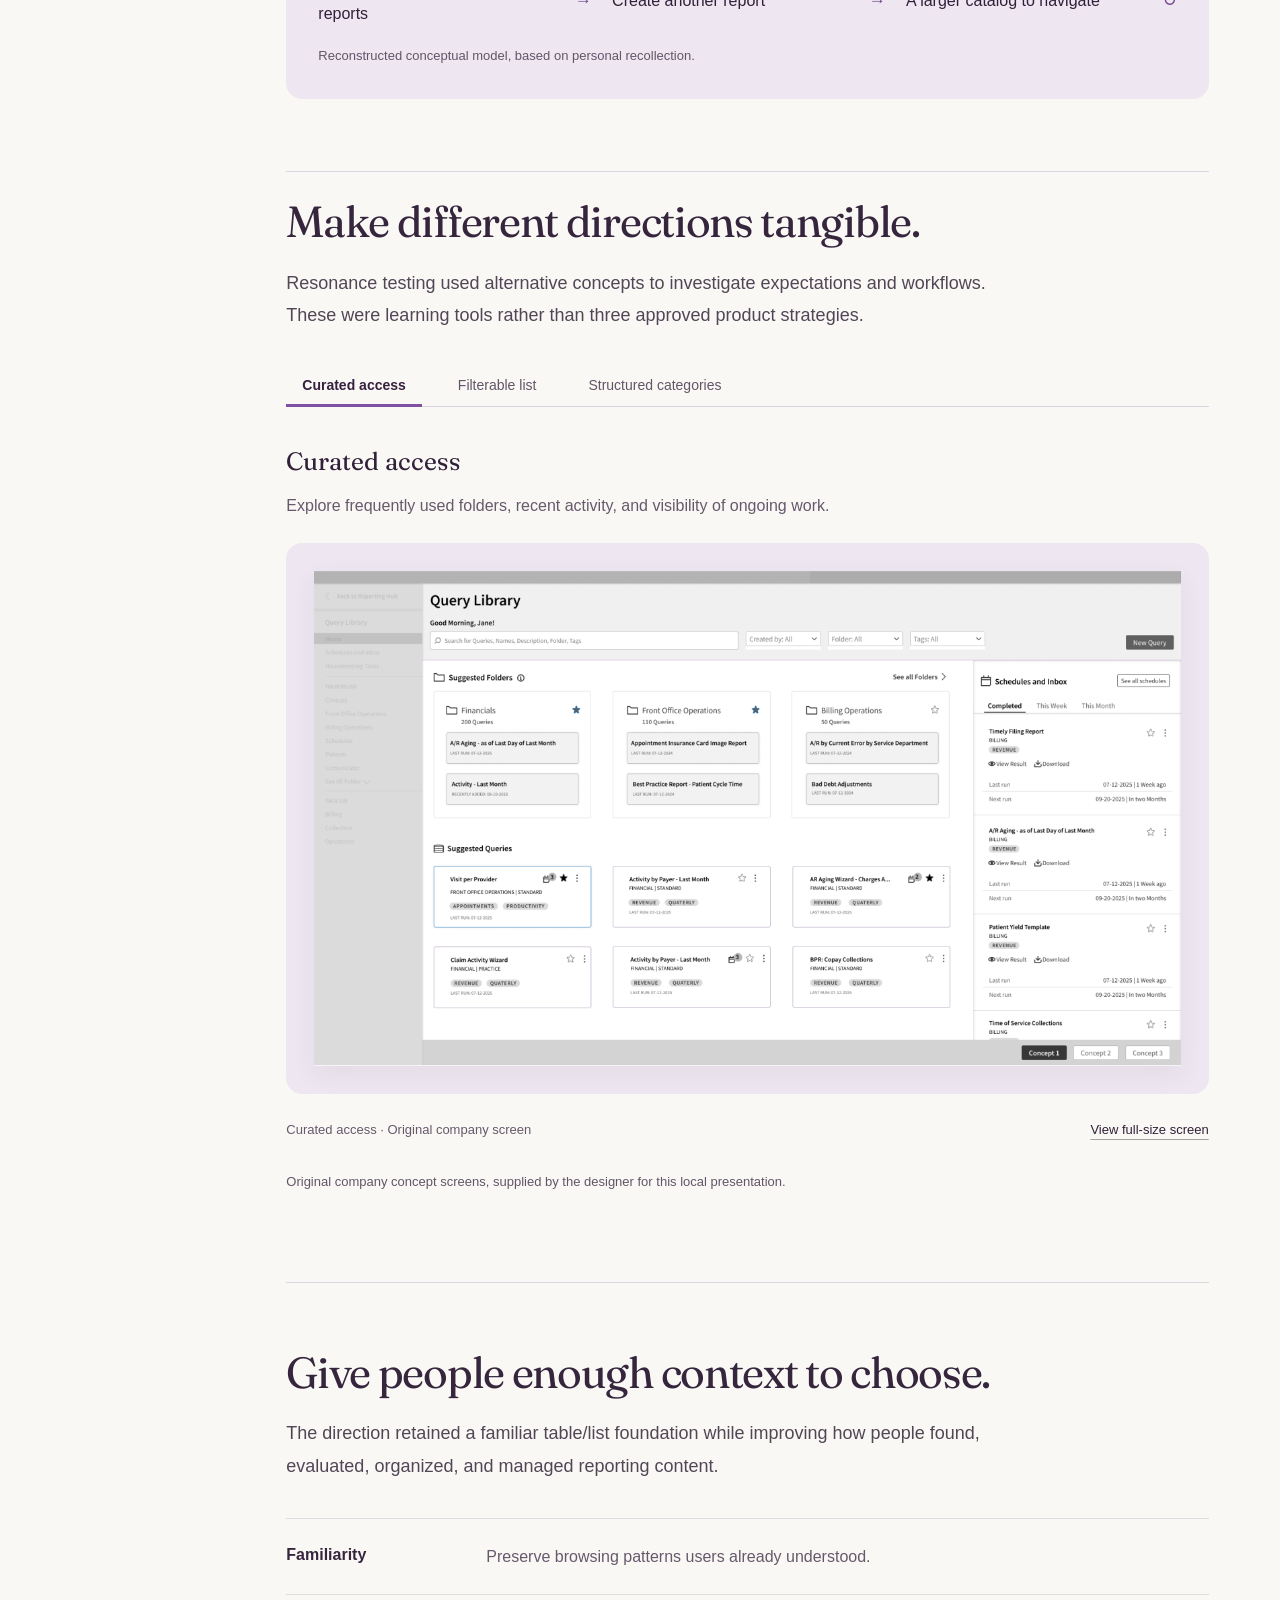
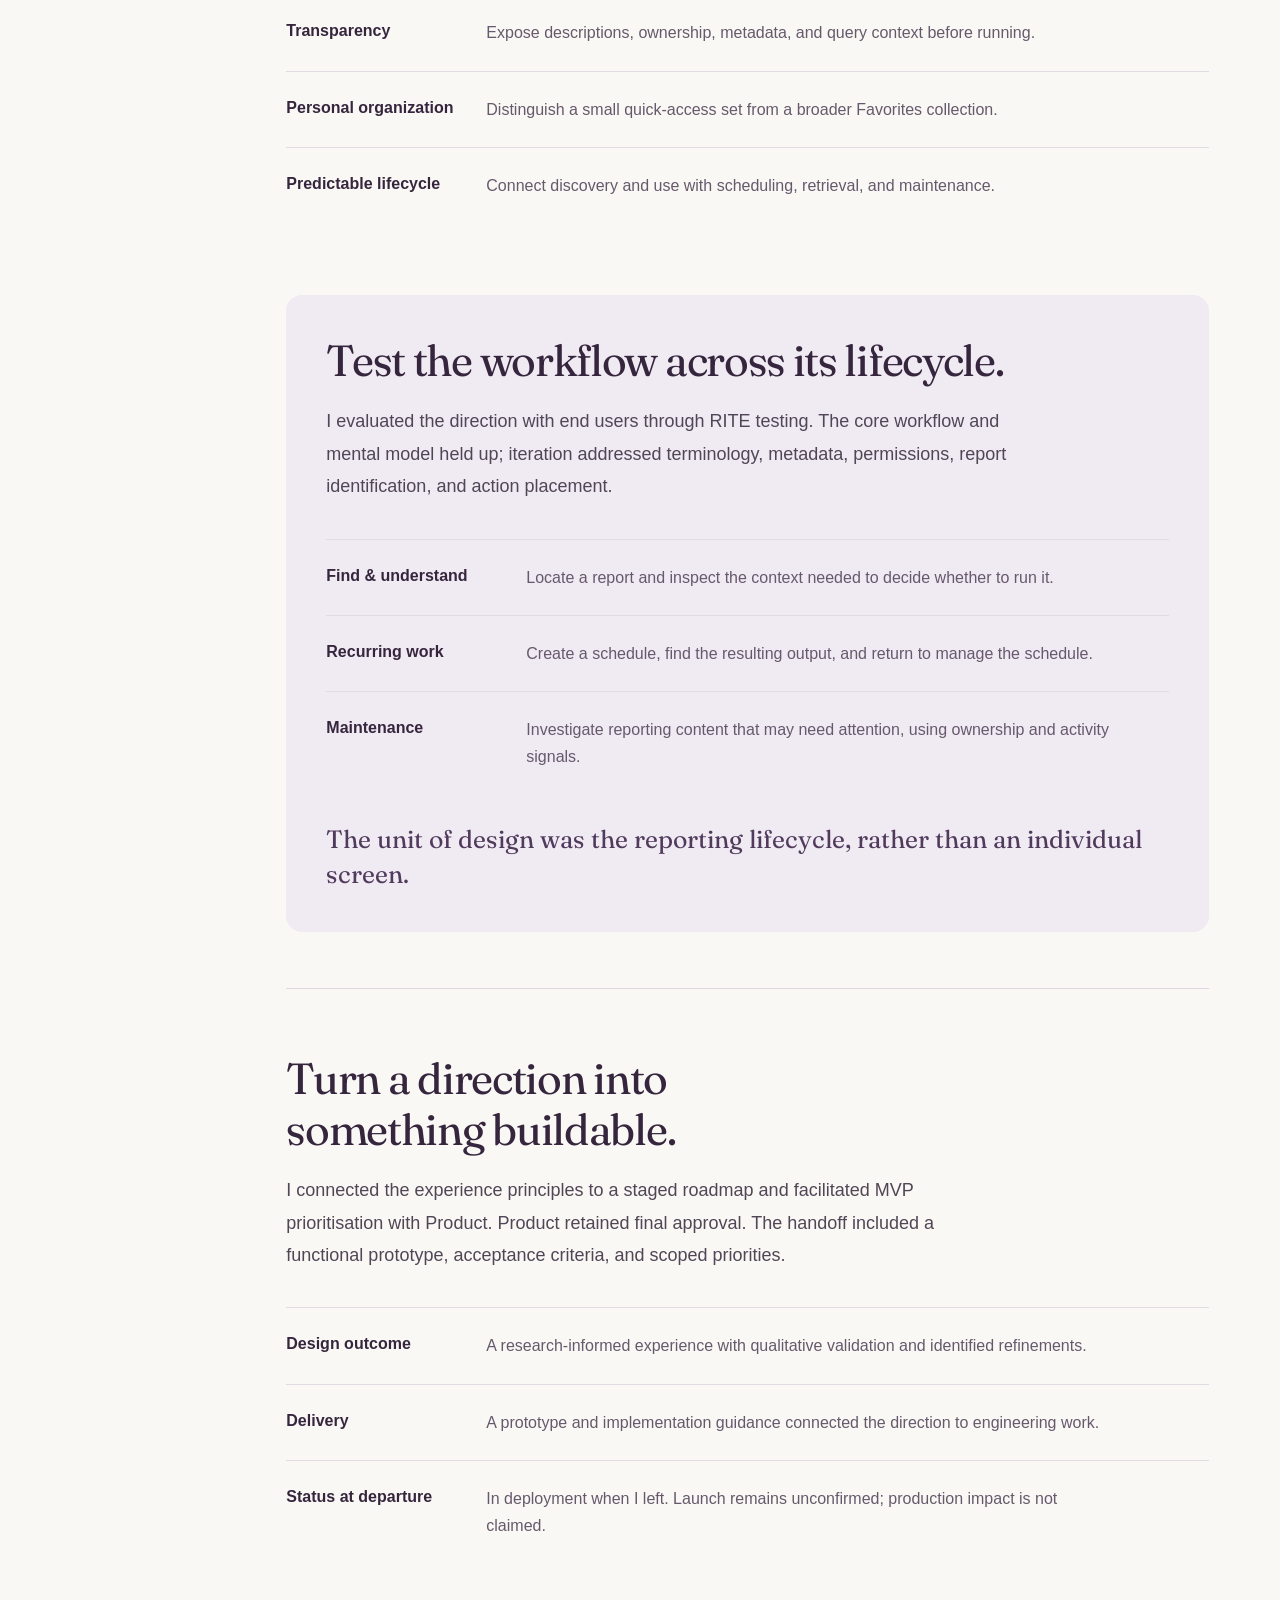
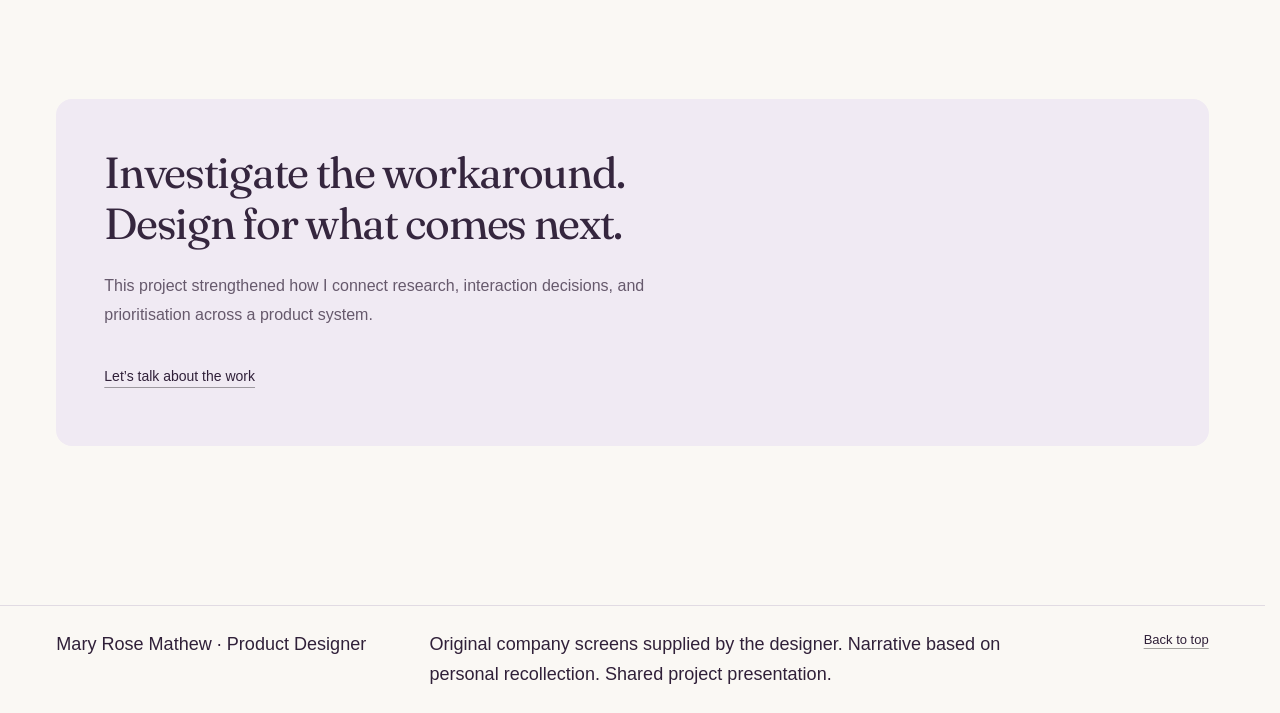
==== commit 2745ed6c: "Align project page widths and stabilise header navigation" ====
--- a/index.html
+++ b/index.html
@@ -1 +1 @@
-<!doctype html><html lang="en"><head><meta charset="utf-8"><meta name="viewport" content="width=device-width,initial-scale=1,viewport-fit=cover"><meta name="robots" content="noindex,nofollow,noarchive"><meta name="referrer" content="no-referrer"><title>Report Library — Mary Rose Mathew</title><link rel="stylesheet" href="style.css"><link rel="stylesheet" href="presentation.css?v=20261110-rail-clearance"><link rel="stylesheet" href="project-nav.css?v=slim-links1"></head><body class="rl-presentation"><a class="skip" href="#main">Skip to presentation</a><header class="presentation-header"><a href="#top" class="site-name">Mary Mathew</a><nav class="project-nav" aria-label="Reporting projects"><a href="./" aria-current="page">Report Library</a><a href="report-builder/">Report Builder</a></nav></header><main id="main"><section class="cover" id="top"><div class="cover-copy"><h1>Report <span class="title-library">Library</span></h1><p class="cover-lede">Helping people find, understand, and confidently reuse reporting content.</p><p class="cover-intro">Turning a search problem into a coherent experience across discovery and the reporting lifecycle.</p><a class="begin" href="#screen-title">Explore the screens <svg viewBox="0 0 24 24" aria-hidden="true"><path d="M12 4v16m-6-6 6 6 6-6"/></svg></a></div><figure class="hero-laptop"><a class="laptop-link" href="screens/final-home.png" target="_blank" rel="noopener" aria-label="View Report Library screen at full size"><div class="laptop-display"><span class="laptop-camera" aria-hidden="true"></span><img src="screens/final-home.png" width="2880" height="1644" alt="Report Library final design displayed in a laptop screen, showing search, categories, filters, and a report table." fetchpriority="high"></div><div class="laptop-base" aria-hidden="true"><span></span></div></a><figcaption>Report Library · Final design</figcaption></figure><dl class="project-meta"><div><dt>My role</dt><dd>Sole Lead Designer</dd></div><div><dt>Contribution</dt><dd>Research → experience direction → handoff</dd></div><div><dt>Outcome</dt><dd>Validated direction; launch unconfirmed</dd></div></dl></section><section class="screen-showcase" id="final-screens" aria-labelledby="screen-title"><div class="screen-heading"><h2 id="screen-title">The final experience</h2></div><figure class="report-journey" aria-labelledby="journey-caption"><ol><li><a href="#final-home"><strong>Discover</strong><span>Find relevant reports</span></a></li><li><a href="#final-detail"><strong>Understand</strong><span>Inspect context</span></a></li><li><a href="#final-detail"><strong>Run</strong><span>Use the report</span></a></li><li><a href="#final-detail"><strong>Schedule</strong><span>Plan recurring work</span></a></li><li><a href="#final-inbox"><strong>Retrieve</strong><span>Access outputs</span></a></li><li><a href="#final-inbox"><strong>Manage</strong><span>Review ongoing work</span></a></li></ol><figcaption id="journey-caption">Reporting journey · retrospective synthesis of the workflows</figcaption></figure></section><div class="case-layout"><nav class="chapter-nav" aria-label="Presentation chapters"><a href="#final-home">Final screens</a><a href="#context">The challenge</a><a href="#research">Research & reframing</a><a href="#concepts">Concept exploration</a><a href="#decisions">Design direction</a><a href="#validation">RITE evaluation</a><a href="#delivery">Prioritisation & delivery</a></nav><div class="case-content"><section class="screen-showcase screen-panels" aria-label="Final design screens"><div class="screen-index" role="tablist" aria-label="Final screens"><button type="button" role="tab" id="tab-final-home" aria-controls="final-home" aria-selected="true" tabindex="0"><span class="nav-dot" aria-hidden="true"></span>Library home</button><button type="button" role="tab" id="tab-final-detail" aria-controls="final-detail" aria-selected="false" tabindex="-1"><span class="nav-dot" aria-hidden="true"></span>Report detail</button><button type="button" role="tab" id="tab-final-inbox" aria-controls="final-inbox" aria-selected="false" tabindex="-1"><span class="nav-dot" aria-hidden="true"></span>Inbox &amp; schedules</button></div><article class="final-screen-story" id="final-home" role="tabpanel" aria-labelledby="tab-final-home" tabindex="0"><div class="screen-story-heading"><h3>Find the right report</h3><p>Category browsing, search, and filters work alongside report descriptions, ownership, and run status.</p></div><figure class="product-screen original-screen"><a href="screens/final-home.png" target="_blank" rel="noopener" aria-label="Open final Library home screen at full size"><img src="screens/final-home.png" width="2880" height="1644" alt="Final Report Library home with category browsing, search, filters, report descriptions, ownership, last-run status, and actions." loading="lazy"></a><figcaption><span>Library home · Final design · Original company screen</span><a href="screens/final-home.png" target="_blank" rel="noopener">View full-size screen</a></figcaption></figure></article><article class="final-screen-story" id="final-detail" role="tabpanel" aria-labelledby="tab-final-detail" tabindex="0" hidden><div class="screen-story-heading"><h3>Understand before taking action</h3><p>Query configuration, schedule information, and run history bring the report’s context together.</p></div><figure class="product-screen original-screen"><a href="screens/final-detail.png" target="_blank" rel="noopener" aria-label="Open final Report detail screen at full size"><img src="screens/final-detail.png" width="1920" height="1096" alt="Final report detail with query columns, filters, schedule information, and activity history." loading="lazy"></a><figcaption><span>Report detail · Final design · Original company screen</span><a href="screens/final-detail.png" target="_blank" rel="noopener">View full-size screen</a></figcaption></figure></article><article class="final-screen-story" id="final-inbox" role="tabpanel" aria-labelledby="tab-final-inbox" tabindex="0" hidden><div class="screen-story-heading"><h3>Keep recurring work in view</h3><p>Delivered outputs retain their schedule, recipient, and status context, with retrieval actions in the same view.</p></div><figure class="product-screen original-screen"><a href="screens/final-inbox.png" target="_blank" rel="noopener" aria-label="Open final Inbox and schedules screen at full size"><img src="screens/final-inbox.png" width="1920" height="1096" alt="Final inbox with delivered reports, frequency, recipients, status, download actions, and cleanup policy." loading="lazy"></a><figcaption><span>Inbox and schedules · Final design · Original company screen</span><a href="screens/final-inbox.png" target="_blank" rel="noopener">View full-size screen</a></figcaption></figure></article></section><div class="reading-layout"><div class="chapters"><section class="chapter" id="context" aria-labelledby="context-title"><div class="chapter-heading"><h2 id="context-title">Finding a report wasn’t enough.</h2><p class="chapter-intro">In a mature reporting catalog, users needed to locate relevant content, understand what it contained, and decide whether to reuse it. Schedules, generated results, ownership, and stale content added an ongoing management problem.</p></div><div class="insight-grid"><article class="insight"><h3>Find</h3><p>A growing catalog and inconsistent naming made relevant content difficult to locate.</p></article><article class="insight"><h3>Understand</h3><p>Descriptions, definitions, and configuration details helped users judge relevance before running a report.</p></article><article class="insight"><h3>Return</h3><p>Frequently used content needed a dependable route back.</p></article><article class="insight"><h3>Manage</h3><p>Recurring schedules and their outputs needed to remain understandable over time.</p></article></div></section><section class="chapter" id="research" aria-labelledby="research-title"><div class="chapter-heading"><h2 id="research-title">From better search to confident reuse.</h2><p class="chapter-intro">I used research and concept exploration to investigate the needs behind feature requests. When users could not confidently find or trust an existing report, creating another one could become the workaround.</p></div><div class="insight-grid"><article class="insight"><h3>Listen</h3><p>Voice-of-customer input and synthesis helped separate requests from underlying needs.</p></article><article class="insight"><h3>Explore</h3><p>Market study and three resonance concepts explored different ways to organize reporting.</p></article><article class="insight"><h3>Reframe</h3><p>Discovery, comprehension, and lifecycle management became connected design concerns.</p></article></div><figure class="loop"><div><span>Uncertainty about existing reports</span><b aria-hidden="true">→</b><span>Create another report</span><b aria-hidden="true">→</b><span>A larger catalog to navigate</span><b aria-hidden="true">↺</b></div><figcaption>Reconstructed conceptual model, based on personal recollection.</figcaption></figure></section><section class="chapter" id="concepts" aria-labelledby="concepts-title"><div class="chapter-heading"><h2 id="concepts-title">Make different directions tangible.</h2><p class="chapter-intro">Resonance testing used alternative concepts to investigate expectations and workflows. These were learning tools rather than three approved product strategies.</p></div><div class="concept-carousel" role="region" aria-label="Concept screens"><div class="screen-index concept-tabs" role="tablist" aria-label="Exploration concepts"><button type="button" role="tab" id="concept-tab-0" aria-controls="concept-panel-0" aria-selected="true" tabindex="0">Curated access</button><button type="button" role="tab" id="concept-tab-1" aria-controls="concept-panel-1" aria-selected="false" tabindex="-1">Filterable list</button><button type="button" role="tab" id="concept-tab-2" aria-controls="concept-panel-2" aria-selected="false" tabindex="-1">Structured categories</button></div><div class="concept-panels"><article class="concept-tab-panel" id="concept-panel-0" role="tabpanel" aria-labelledby="concept-tab-0" tabindex="0"><h3>Curated access</h3><p>Explore frequently used folders, recent activity, and visibility of ongoing work.</p><figure class="product-screen original-screen"><a href="screens/concept-curated.png" target="_blank" rel="noopener" aria-label="Open Curated access screen at full size"><img src="screens/concept-curated.png" width="1289" height="737" alt="Concept showing suggested folders, suggested queries, and schedules alongside reporting content." loading="lazy"></a><figcaption><span>Curated access · Original company screen</span><a href="screens/concept-curated.png" target="_blank" rel="noopener">View full-size screen</a></figcaption></figure></article><article class="concept-tab-panel" id="concept-panel-1" role="tabpanel" aria-labelledby="concept-tab-1" tabindex="0" hidden><h3>Filterable list</h3><p>Explore quick access through Favorites, Recents, and Shared content.</p><figure class="product-screen original-screen"><a href="screens/concept-list.png" target="_blank" rel="noopener" aria-label="Open Filterable query collection screen at full size"><img src="screens/concept-list.png" width="842" height="481" alt="Concept showing query cards with Favorites, Recents, Shared, search, and filters." loading="lazy"></a><figcaption><span>Filterable query collection · Original company screen</span><a href="screens/concept-list.png" target="_blank" rel="noopener">View full-size screen</a></figcaption></figure></article><article class="concept-tab-panel" id="concept-panel-2" role="tabpanel" aria-labelledby="concept-tab-2" tabindex="0" hidden><h3>Structured categories</h3><p>Explore category browsing followed by inspection of an individual query.</p><figure class="product-screen original-screen"><a href="screens/concept-categories.png" target="_blank" rel="noopener" aria-label="Open Category browsing screen at full size"><img src="screens/concept-categories.png" width="842" height="481" alt="Concept showing folders grouped by reporting category." loading="lazy"></a><figcaption><span>Category browsing · Original company screen</span><a href="screens/concept-categories.png" target="_blank" rel="noopener">View full-size screen</a></figcaption></figure></article></div></div><p class="representation-note">Original company concept screens, supplied by the designer for this local presentation.</p></section><section class="chapter" id="decisions" aria-labelledby="decisions-title"><div class="chapter-heading"><h2 id="decisions-title">Give people enough context to choose.</h2><p class="chapter-intro">The direction retained a familiar table/list foundation while improving how people found, evaluated, organized, and managed reporting content.</p></div><div class="insight-grid"><article class="insight"><h3>Familiarity</h3><p>Preserve browsing patterns users already understood.</p></article><article class="insight"><h3>Transparency</h3><p>Expose descriptions, ownership, metadata, and query context before running.</p></article><article class="insight"><h3>Personal organization</h3><p>Distinguish a small quick-access set from a broader Favorites collection.</p></article><article class="insight"><h3>Predictable lifecycle</h3><p>Connect discovery and use with scheduling, retrieval, and maintenance.</p></article></div></section><section class="chapter" id="validation" aria-labelledby="validation-title"><div class="chapter-heading"><h2 id="validation-title">Test the workflow across its lifecycle.</h2><p class="chapter-intro">I evaluated the direction with end users through RITE testing. The core workflow and mental model held up; iteration addressed terminology, metadata, permissions, report identification, and action placement.</p></div><div class="insight-grid"><article class="insight"><h3>Find & understand</h3><p>Locate a report and inspect the context needed to decide whether to run it.</p></article><article class="insight"><h3>Recurring work</h3><p>Create a schedule, find the resulting output, and return to manage the schedule.</p></article><article class="insight"><h3>Maintenance</h3><p>Investigate reporting content that may need attention, using ownership and activity signals.</p></article></div><p class="takeaway">The unit of design was the reporting lifecycle, rather than an individual screen.</p></section><section class="chapter" id="delivery" aria-labelledby="delivery-title"><div class="chapter-heading"><h2 id="delivery-title">Turn a direction into something buildable.</h2><p class="chapter-intro">I connected the experience principles to a staged roadmap and facilitated MVP prioritisation with Product. Product retained final approval. The handoff included a functional prototype, acceptance criteria, and scoped priorities.</p></div><div class="insight-grid"><article class="insight"><h3>Design outcome</h3><p>A research-informed experience with qualitative validation and identified refinements.</p></article><article class="insight"><h3>Delivery</h3><p>A prototype and implementation guidance connected the direction to engineering work.</p></article><article class="insight"><h3>Status at departure</h3><p>In deployment when I left. Launch remains unconfirmed; production impact is not claimed.</p></article></div></section></div></div></div></div><section class="closing"><h2>Investigate the workaround.<br>Design for what comes next.</h2><p>This project strengthened how I connect research, interaction decisions, and prioritisation across a product system.</p><a href="mailto:marykunnathur@gmail.com">Let’s talk about the work</a></section></main><footer><p>Mary Rose Mathew · Product Designer</p><p>Original company screens supplied by the designer. Narrative based on personal recollection. Shared project presentation.</p><a href="#top">Back to top</a></footer><script src="presentation.js?v=20261110-nav3"></script></body></html>+<!doctype html><html lang="en"><head><meta charset="utf-8"><meta name="viewport" content="width=device-width,initial-scale=1,viewport-fit=cover"><meta name="robots" content="noindex,nofollow,noarchive"><meta name="referrer" content="no-referrer"><title>Report Library — Mary Rose Mathew</title><link rel="stylesheet" href="style.css"><link rel="stylesheet" href="presentation.css?v=20261110-rail-clearance"><link rel="stylesheet" href="project-nav.css?v=aligned2"></head><body class="rl-presentation"><a class="skip" href="#main">Skip to presentation</a><header class="presentation-header"><a href="#top" class="site-name">Mary Mathew</a><nav class="project-nav" aria-label="Reporting projects"><a href="./" aria-current="page">Report Library</a><a href="report-builder/">Report Builder</a></nav></header><main id="main"><section class="cover" id="top"><div class="cover-copy"><h1>Report <span class="title-library">Library</span></h1><p class="cover-lede">Helping people find, understand, and confidently reuse reporting content.</p><p class="cover-intro">Turning a search problem into a coherent experience across discovery and the reporting lifecycle.</p><a class="begin" href="#screen-title">Explore the screens <svg viewBox="0 0 24 24" aria-hidden="true"><path d="M12 4v16m-6-6 6 6 6-6"/></svg></a></div><figure class="hero-laptop"><a class="laptop-link" href="screens/final-home.png" target="_blank" rel="noopener" aria-label="View Report Library screen at full size"><div class="laptop-display"><span class="laptop-camera" aria-hidden="true"></span><img src="screens/final-home.png" width="2880" height="1644" alt="Report Library final design displayed in a laptop screen, showing search, categories, filters, and a report table." fetchpriority="high"></div><div class="laptop-base" aria-hidden="true"><span></span></div></a><figcaption>Report Library · Final design</figcaption></figure><dl class="project-meta"><div><dt>My role</dt><dd>Sole Lead Designer</dd></div><div><dt>Contribution</dt><dd>Research → experience direction → handoff</dd></div><div><dt>Outcome</dt><dd>Validated direction; launch unconfirmed</dd></div></dl></section><section class="screen-showcase" id="final-screens" aria-labelledby="screen-title"><div class="screen-heading"><h2 id="screen-title">The final experience</h2></div><figure class="report-journey" aria-labelledby="journey-caption"><ol><li><a href="#final-home"><strong>Discover</strong><span>Find relevant reports</span></a></li><li><a href="#final-detail"><strong>Understand</strong><span>Inspect context</span></a></li><li><a href="#final-detail"><strong>Run</strong><span>Use the report</span></a></li><li><a href="#final-detail"><strong>Schedule</strong><span>Plan recurring work</span></a></li><li><a href="#final-inbox"><strong>Retrieve</strong><span>Access outputs</span></a></li><li><a href="#final-inbox"><strong>Manage</strong><span>Review ongoing work</span></a></li></ol><figcaption id="journey-caption">Reporting journey · retrospective synthesis of the workflows</figcaption></figure></section><div class="case-layout"><nav class="chapter-nav" aria-label="Presentation chapters"><a href="#final-home">Final screens</a><a href="#context">The challenge</a><a href="#research">Research & reframing</a><a href="#concepts">Concept exploration</a><a href="#decisions">Design direction</a><a href="#validation">RITE evaluation</a><a href="#delivery">Prioritisation & delivery</a></nav><div class="case-content"><section class="screen-showcase screen-panels" aria-label="Final design screens"><div class="screen-index" role="tablist" aria-label="Final screens"><button type="button" role="tab" id="tab-final-home" aria-controls="final-home" aria-selected="true" tabindex="0"><span class="nav-dot" aria-hidden="true"></span>Library home</button><button type="button" role="tab" id="tab-final-detail" aria-controls="final-detail" aria-selected="false" tabindex="-1"><span class="nav-dot" aria-hidden="true"></span>Report detail</button><button type="button" role="tab" id="tab-final-inbox" aria-controls="final-inbox" aria-selected="false" tabindex="-1"><span class="nav-dot" aria-hidden="true"></span>Inbox &amp; schedules</button></div><article class="final-screen-story" id="final-home" role="tabpanel" aria-labelledby="tab-final-home" tabindex="0"><div class="screen-story-heading"><h3>Find the right report</h3><p>Category browsing, search, and filters work alongside report descriptions, ownership, and run status.</p></div><figure class="product-screen original-screen"><a href="screens/final-home.png" target="_blank" rel="noopener" aria-label="Open final Library home screen at full size"><img src="screens/final-home.png" width="2880" height="1644" alt="Final Report Library home with category browsing, search, filters, report descriptions, ownership, last-run status, and actions." loading="lazy"></a><figcaption><span>Library home · Final design · Original company screen</span><a href="screens/final-home.png" target="_blank" rel="noopener">View full-size screen</a></figcaption></figure></article><article class="final-screen-story" id="final-detail" role="tabpanel" aria-labelledby="tab-final-detail" tabindex="0" hidden><div class="screen-story-heading"><h3>Understand before taking action</h3><p>Query configuration, schedule information, and run history bring the report’s context together.</p></div><figure class="product-screen original-screen"><a href="screens/final-detail.png" target="_blank" rel="noopener" aria-label="Open final Report detail screen at full size"><img src="screens/final-detail.png" width="1920" height="1096" alt="Final report detail with query columns, filters, schedule information, and activity history." loading="lazy"></a><figcaption><span>Report detail · Final design · Original company screen</span><a href="screens/final-detail.png" target="_blank" rel="noopener">View full-size screen</a></figcaption></figure></article><article class="final-screen-story" id="final-inbox" role="tabpanel" aria-labelledby="tab-final-inbox" tabindex="0" hidden><div class="screen-story-heading"><h3>Keep recurring work in view</h3><p>Delivered outputs retain their schedule, recipient, and status context, with retrieval actions in the same view.</p></div><figure class="product-screen original-screen"><a href="screens/final-inbox.png" target="_blank" rel="noopener" aria-label="Open final Inbox and schedules screen at full size"><img src="screens/final-inbox.png" width="1920" height="1096" alt="Final inbox with delivered reports, frequency, recipients, status, download actions, and cleanup policy." loading="lazy"></a><figcaption><span>Inbox and schedules · Final design · Original company screen</span><a href="screens/final-inbox.png" target="_blank" rel="noopener">View full-size screen</a></figcaption></figure></article></section><div class="reading-layout"><div class="chapters"><section class="chapter" id="context" aria-labelledby="context-title"><div class="chapter-heading"><h2 id="context-title">Finding a report wasn’t enough.</h2><p class="chapter-intro">In a mature reporting catalog, users needed to locate relevant content, understand what it contained, and decide whether to reuse it. Schedules, generated results, ownership, and stale content added an ongoing management problem.</p></div><div class="insight-grid"><article class="insight"><h3>Find</h3><p>A growing catalog and inconsistent naming made relevant content difficult to locate.</p></article><article class="insight"><h3>Understand</h3><p>Descriptions, definitions, and configuration details helped users judge relevance before running a report.</p></article><article class="insight"><h3>Return</h3><p>Frequently used content needed a dependable route back.</p></article><article class="insight"><h3>Manage</h3><p>Recurring schedules and their outputs needed to remain understandable over time.</p></article></div></section><section class="chapter" id="research" aria-labelledby="research-title"><div class="chapter-heading"><h2 id="research-title">From better search to confident reuse.</h2><p class="chapter-intro">I used research and concept exploration to investigate the needs behind feature requests. When users could not confidently find or trust an existing report, creating another one could become the workaround.</p></div><div class="insight-grid"><article class="insight"><h3>Listen</h3><p>Voice-of-customer input and synthesis helped separate requests from underlying needs.</p></article><article class="insight"><h3>Explore</h3><p>Market study and three resonance concepts explored different ways to organize reporting.</p></article><article class="insight"><h3>Reframe</h3><p>Discovery, comprehension, and lifecycle management became connected design concerns.</p></article></div><figure class="loop"><div><span>Uncertainty about existing reports</span><b aria-hidden="true">→</b><span>Create another report</span><b aria-hidden="true">→</b><span>A larger catalog to navigate</span><b aria-hidden="true">↺</b></div><figcaption>Reconstructed conceptual model, based on personal recollection.</figcaption></figure></section><section class="chapter" id="concepts" aria-labelledby="concepts-title"><div class="chapter-heading"><h2 id="concepts-title">Make different directions tangible.</h2><p class="chapter-intro">Resonance testing used alternative concepts to investigate expectations and workflows. These were learning tools rather than three approved product strategies.</p></div><div class="concept-carousel" role="region" aria-label="Concept screens"><div class="screen-index concept-tabs" role="tablist" aria-label="Exploration concepts"><button type="button" role="tab" id="concept-tab-0" aria-controls="concept-panel-0" aria-selected="true" tabindex="0">Curated access</button><button type="button" role="tab" id="concept-tab-1" aria-controls="concept-panel-1" aria-selected="false" tabindex="-1">Filterable list</button><button type="button" role="tab" id="concept-tab-2" aria-controls="concept-panel-2" aria-selected="false" tabindex="-1">Structured categories</button></div><div class="concept-panels"><article class="concept-tab-panel" id="concept-panel-0" role="tabpanel" aria-labelledby="concept-tab-0" tabindex="0"><h3>Curated access</h3><p>Explore frequently used folders, recent activity, and visibility of ongoing work.</p><figure class="product-screen original-screen"><a href="screens/concept-curated.png" target="_blank" rel="noopener" aria-label="Open Curated access screen at full size"><img src="screens/concept-curated.png" width="1289" height="737" alt="Concept showing suggested folders, suggested queries, and schedules alongside reporting content." loading="lazy"></a><figcaption><span>Curated access · Original company screen</span><a href="screens/concept-curated.png" target="_blank" rel="noopener">View full-size screen</a></figcaption></figure></article><article class="concept-tab-panel" id="concept-panel-1" role="tabpanel" aria-labelledby="concept-tab-1" tabindex="0" hidden><h3>Filterable list</h3><p>Explore quick access through Favorites, Recents, and Shared content.</p><figure class="product-screen original-screen"><a href="screens/concept-list.png" target="_blank" rel="noopener" aria-label="Open Filterable query collection screen at full size"><img src="screens/concept-list.png" width="842" height="481" alt="Concept showing query cards with Favorites, Recents, Shared, search, and filters." loading="lazy"></a><figcaption><span>Filterable query collection · Original company screen</span><a href="screens/concept-list.png" target="_blank" rel="noopener">View full-size screen</a></figcaption></figure></article><article class="concept-tab-panel" id="concept-panel-2" role="tabpanel" aria-labelledby="concept-tab-2" tabindex="0" hidden><h3>Structured categories</h3><p>Explore category browsing followed by inspection of an individual query.</p><figure class="product-screen original-screen"><a href="screens/concept-categories.png" target="_blank" rel="noopener" aria-label="Open Category browsing screen at full size"><img src="screens/concept-categories.png" width="842" height="481" alt="Concept showing folders grouped by reporting category." loading="lazy"></a><figcaption><span>Category browsing · Original company screen</span><a href="screens/concept-categories.png" target="_blank" rel="noopener">View full-size screen</a></figcaption></figure></article></div></div><p class="representation-note">Original company concept screens, supplied by the designer for this local presentation.</p></section><section class="chapter" id="decisions" aria-labelledby="decisions-title"><div class="chapter-heading"><h2 id="decisions-title">Give people enough context to choose.</h2><p class="chapter-intro">The direction retained a familiar table/list foundation while improving how people found, evaluated, organized, and managed reporting content.</p></div><div class="insight-grid"><article class="insight"><h3>Familiarity</h3><p>Preserve browsing patterns users already understood.</p></article><article class="insight"><h3>Transparency</h3><p>Expose descriptions, ownership, metadata, and query context before running.</p></article><article class="insight"><h3>Personal organization</h3><p>Distinguish a small quick-access set from a broader Favorites collection.</p></article><article class="insight"><h3>Predictable lifecycle</h3><p>Connect discovery and use with scheduling, retrieval, and maintenance.</p></article></div></section><section class="chapter" id="validation" aria-labelledby="validation-title"><div class="chapter-heading"><h2 id="validation-title">Test the workflow across its lifecycle.</h2><p class="chapter-intro">I evaluated the direction with end users through RITE testing. The core workflow and mental model held up; iteration addressed terminology, metadata, permissions, report identification, and action placement.</p></div><div class="insight-grid"><article class="insight"><h3>Find & understand</h3><p>Locate a report and inspect the context needed to decide whether to run it.</p></article><article class="insight"><h3>Recurring work</h3><p>Create a schedule, find the resulting output, and return to manage the schedule.</p></article><article class="insight"><h3>Maintenance</h3><p>Investigate reporting content that may need attention, using ownership and activity signals.</p></article></div><p class="takeaway">The unit of design was the reporting lifecycle, rather than an individual screen.</p></section><section class="chapter" id="delivery" aria-labelledby="delivery-title"><div class="chapter-heading"><h2 id="delivery-title">Turn a direction into something buildable.</h2><p class="chapter-intro">I connected the experience principles to a staged roadmap and facilitated MVP prioritisation with Product. Product retained final approval. The handoff included a functional prototype, acceptance criteria, and scoped priorities.</p></div><div class="insight-grid"><article class="insight"><h3>Design outcome</h3><p>A research-informed experience with qualitative validation and identified refinements.</p></article><article class="insight"><h3>Delivery</h3><p>A prototype and implementation guidance connected the direction to engineering work.</p></article><article class="insight"><h3>Status at departure</h3><p>In deployment when I left. Launch remains unconfirmed; production impact is not claimed.</p></article></div></section></div></div></div></div><section class="closing"><h2>Investigate the workaround.<br>Design for what comes next.</h2><p>This project strengthened how I connect research, interaction decisions, and prioritisation across a product system.</p><a href="mailto:marykunnathur@gmail.com">Let’s talk about the work</a></section></main><footer><p>Mary Rose Mathew · Product Designer</p><p>Original company screens supplied by the designer. Narrative based on personal recollection. Shared project presentation.</p><a href="#top">Back to top</a></footer><script src="presentation.js?v=20261110-nav3"></script></body></html>
--- a/project-nav.css
+++ b/project-nav.css
@@ -9,3 +9,17 @@
 .presentation-header .project-nav a:hover{color:#64328a;background:transparent;text-decoration:underline;text-underline-offset:5px}
 @media(max-width:600px){.rl-presentation .presentation-header{padding-block:6px;gap:12px;flex-wrap:nowrap}.presentation-header .site-name{font-size:14px}.presentation-header .project-nav{width:auto;gap:14px}.presentation-header .project-nav a{font-size:12px;white-space:nowrap}}
 @media(max-width:360px){.presentation-header .project-nav{gap:10px}.presentation-header .site-name{font-size:12px}}
+
+/* Use the available horizontal space for the original screen proportions. */
+.rl-presentation{--measure:1800px}
+.builder-presentation .screen-panels,.builder-presentation .final-screen-story,.builder-presentation .product-screen{width:100%;min-width:0;box-sizing:border-box}
+.builder-presentation .screen-panels .product-screen>a{width:100%;box-sizing:border-box;padding:12px}
+.builder-presentation .product-screen img{display:block;width:100%;max-width:100%;min-width:0;height:auto;object-fit:contain}
+@media(max-width:760px){.builder-presentation .screen-panels .product-screen>a{padding:6px}}
+
+/* Shared page frame and fixed link slots prevent project-switch layout shifts. */
+html{scrollbar-gutter:stable}
+.presentation-header .project-nav{display:grid;grid-template-columns:112px 112px;gap:24px}
+.presentation-header .project-nav a{justify-content:center}
+@media(max-width:600px){.presentation-header .project-nav{grid-template-columns:92px 92px;gap:10px}}
+@media(max-width:360px){.presentation-header .project-nav{grid-template-columns:86px 86px;gap:6px}}
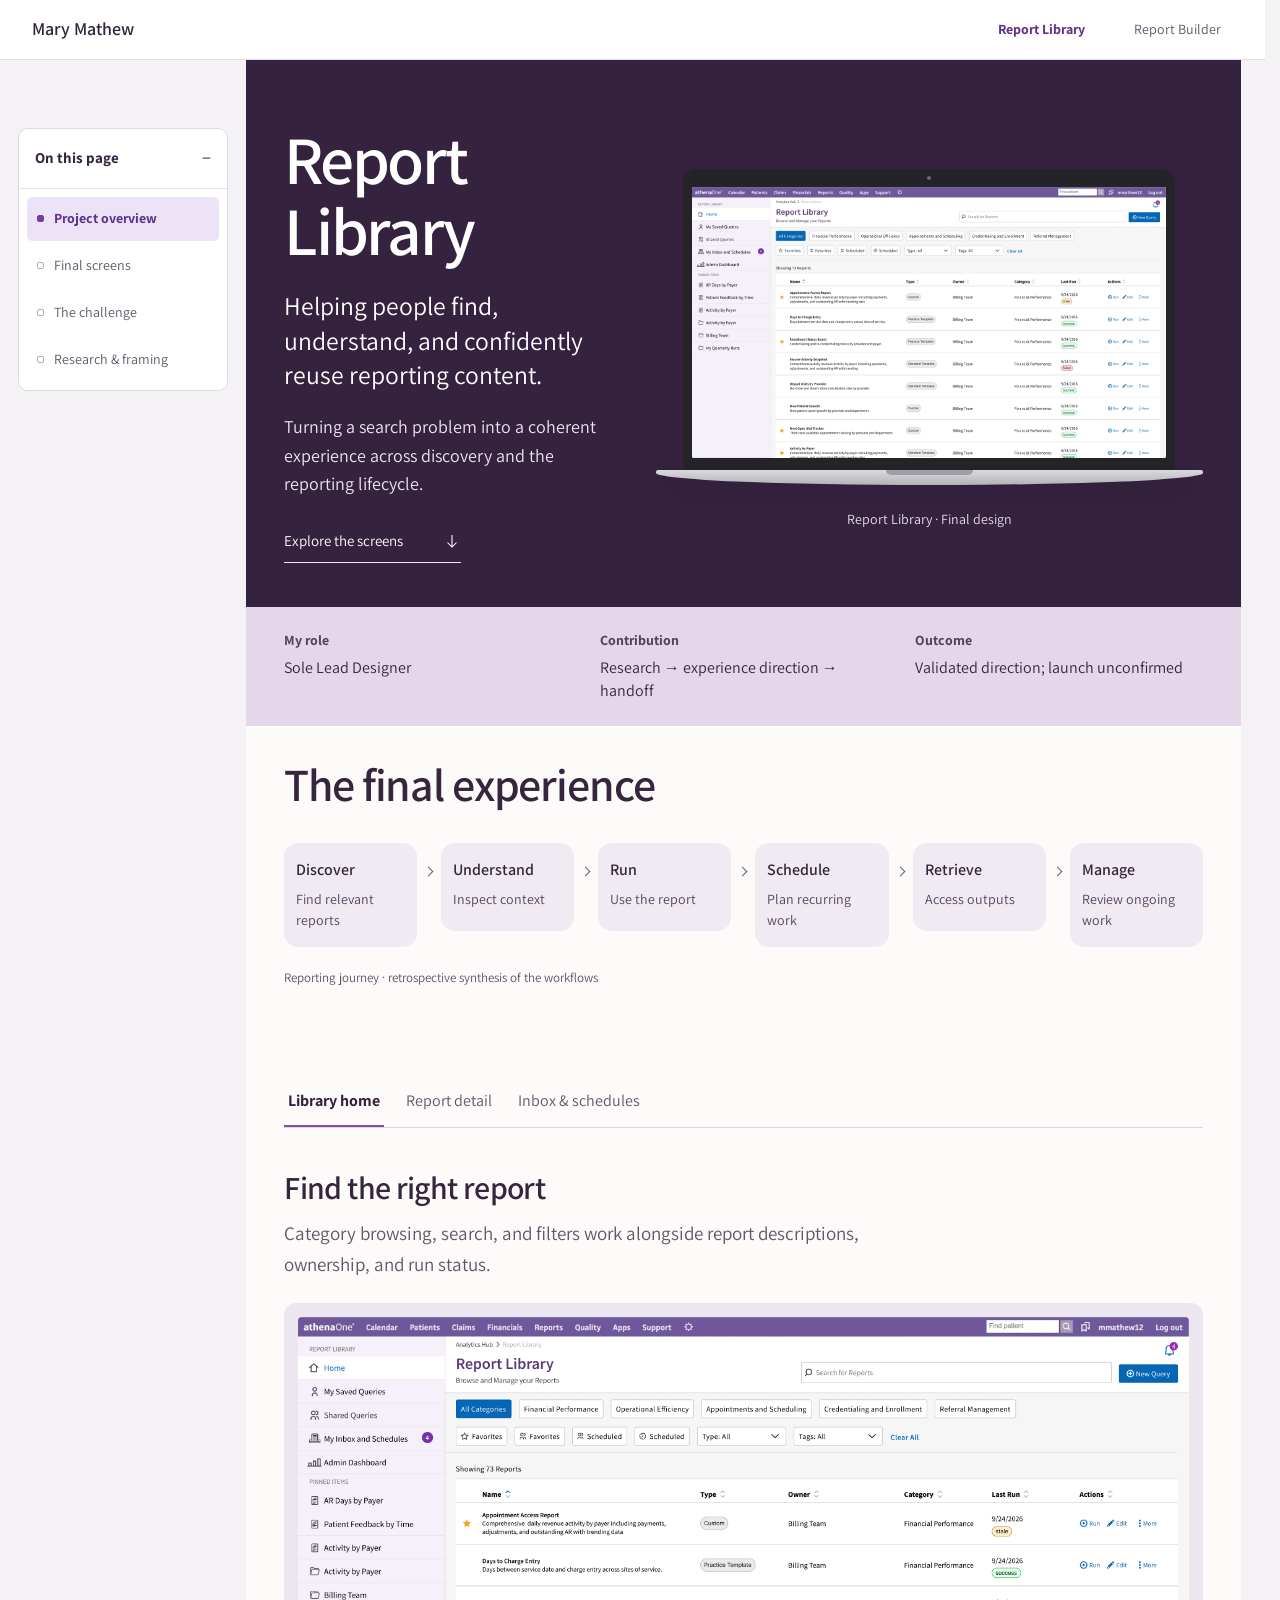
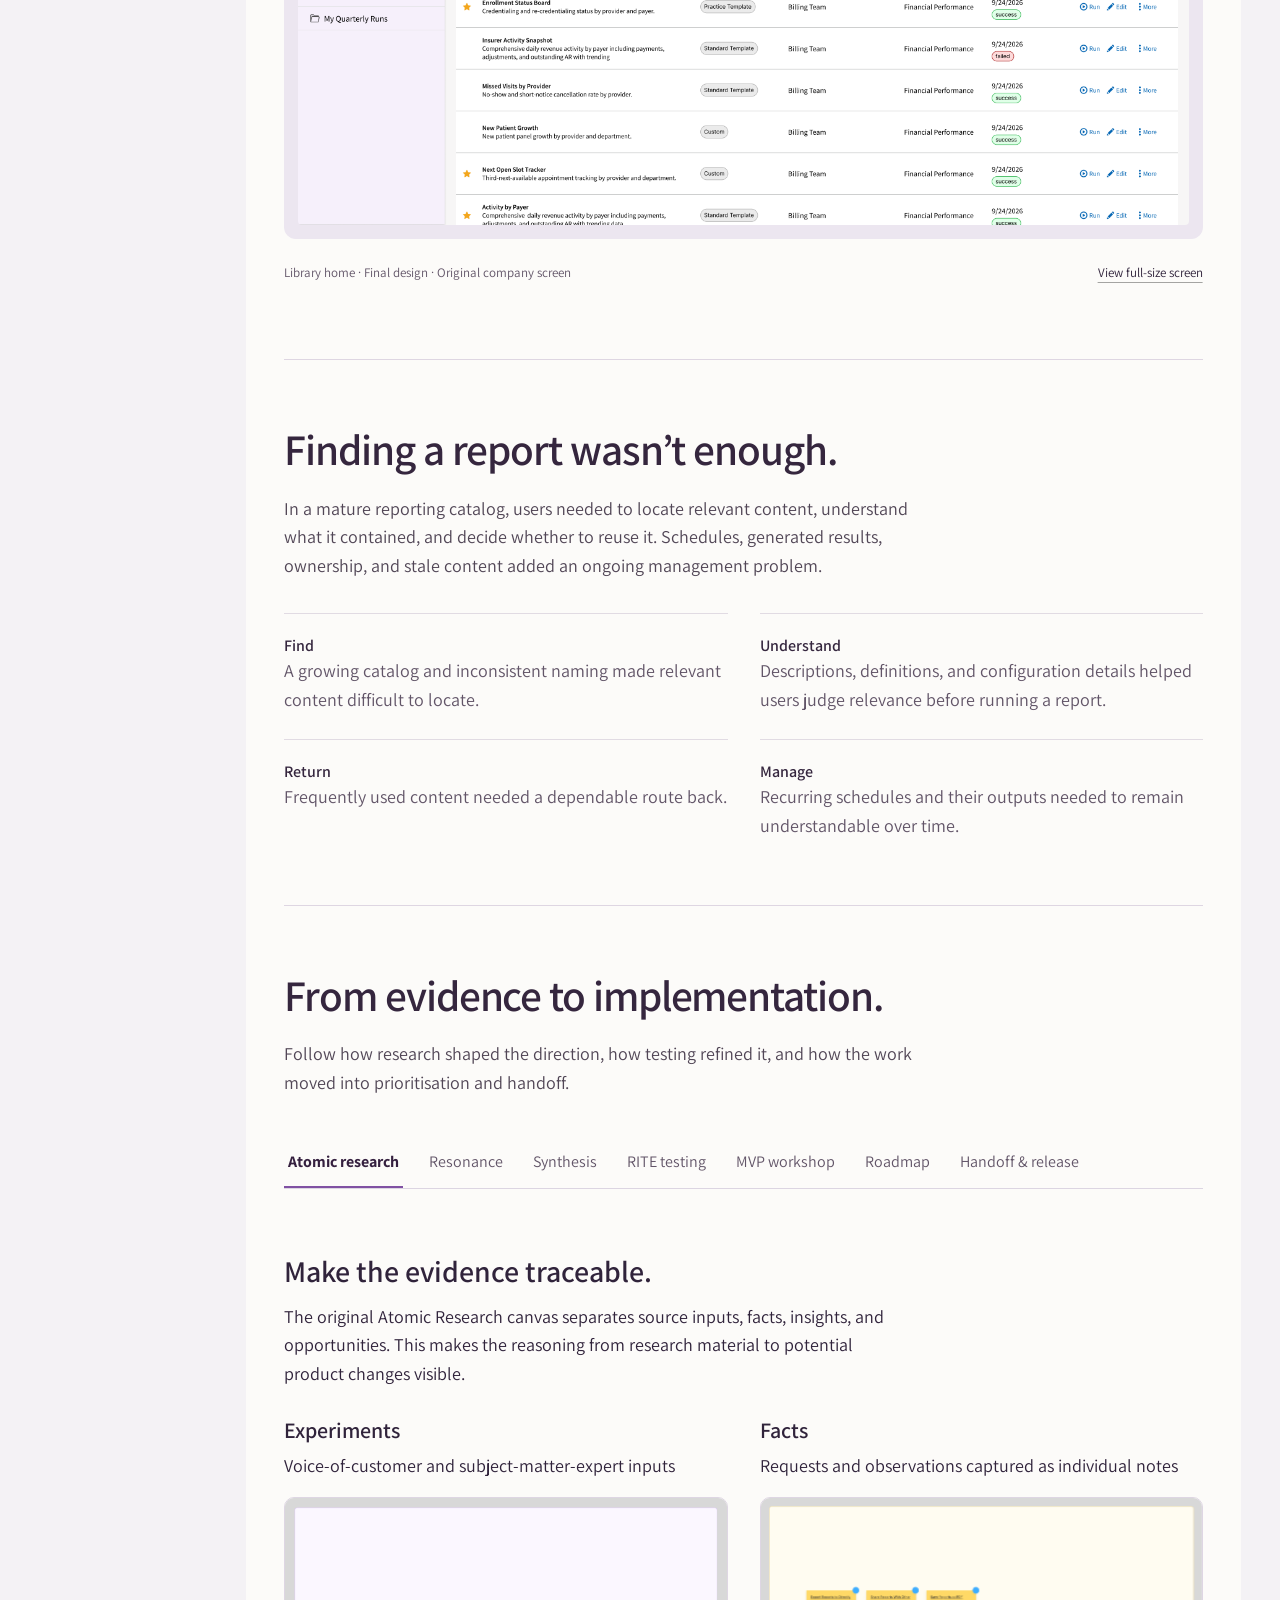
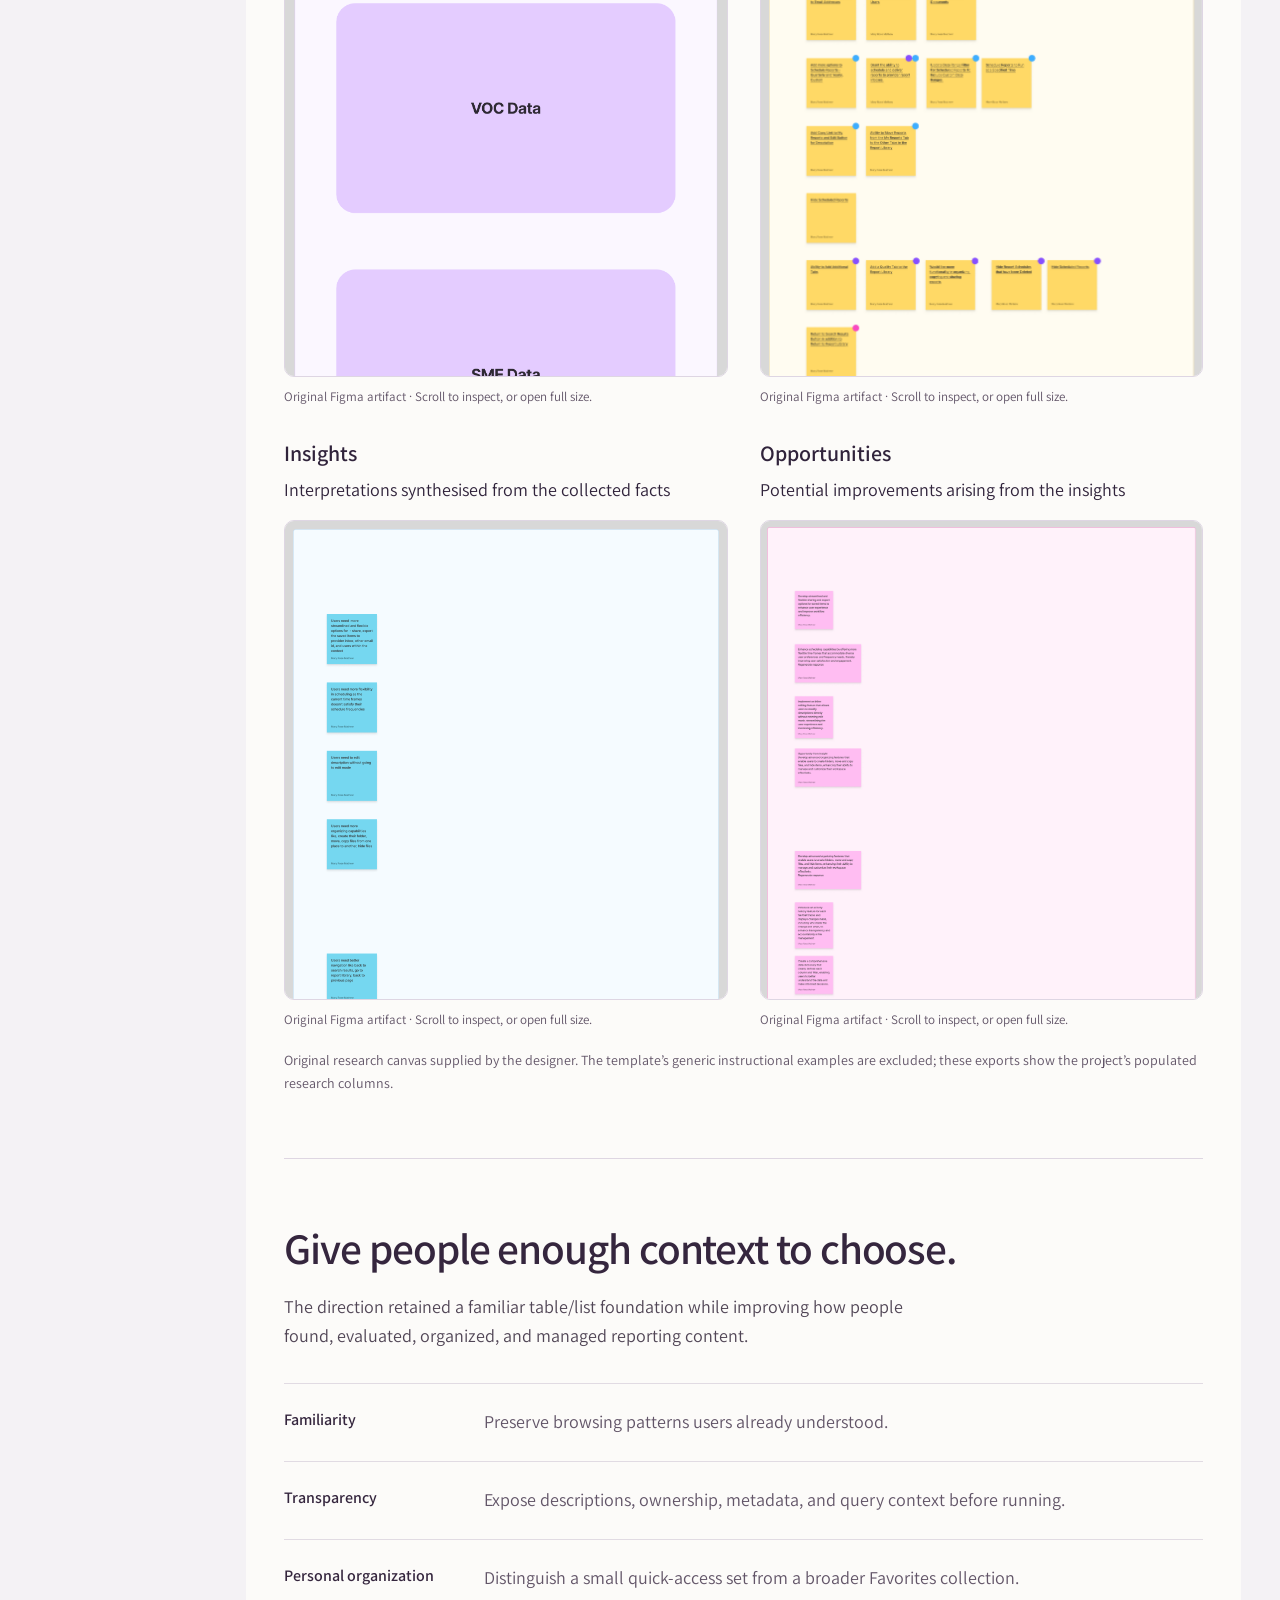
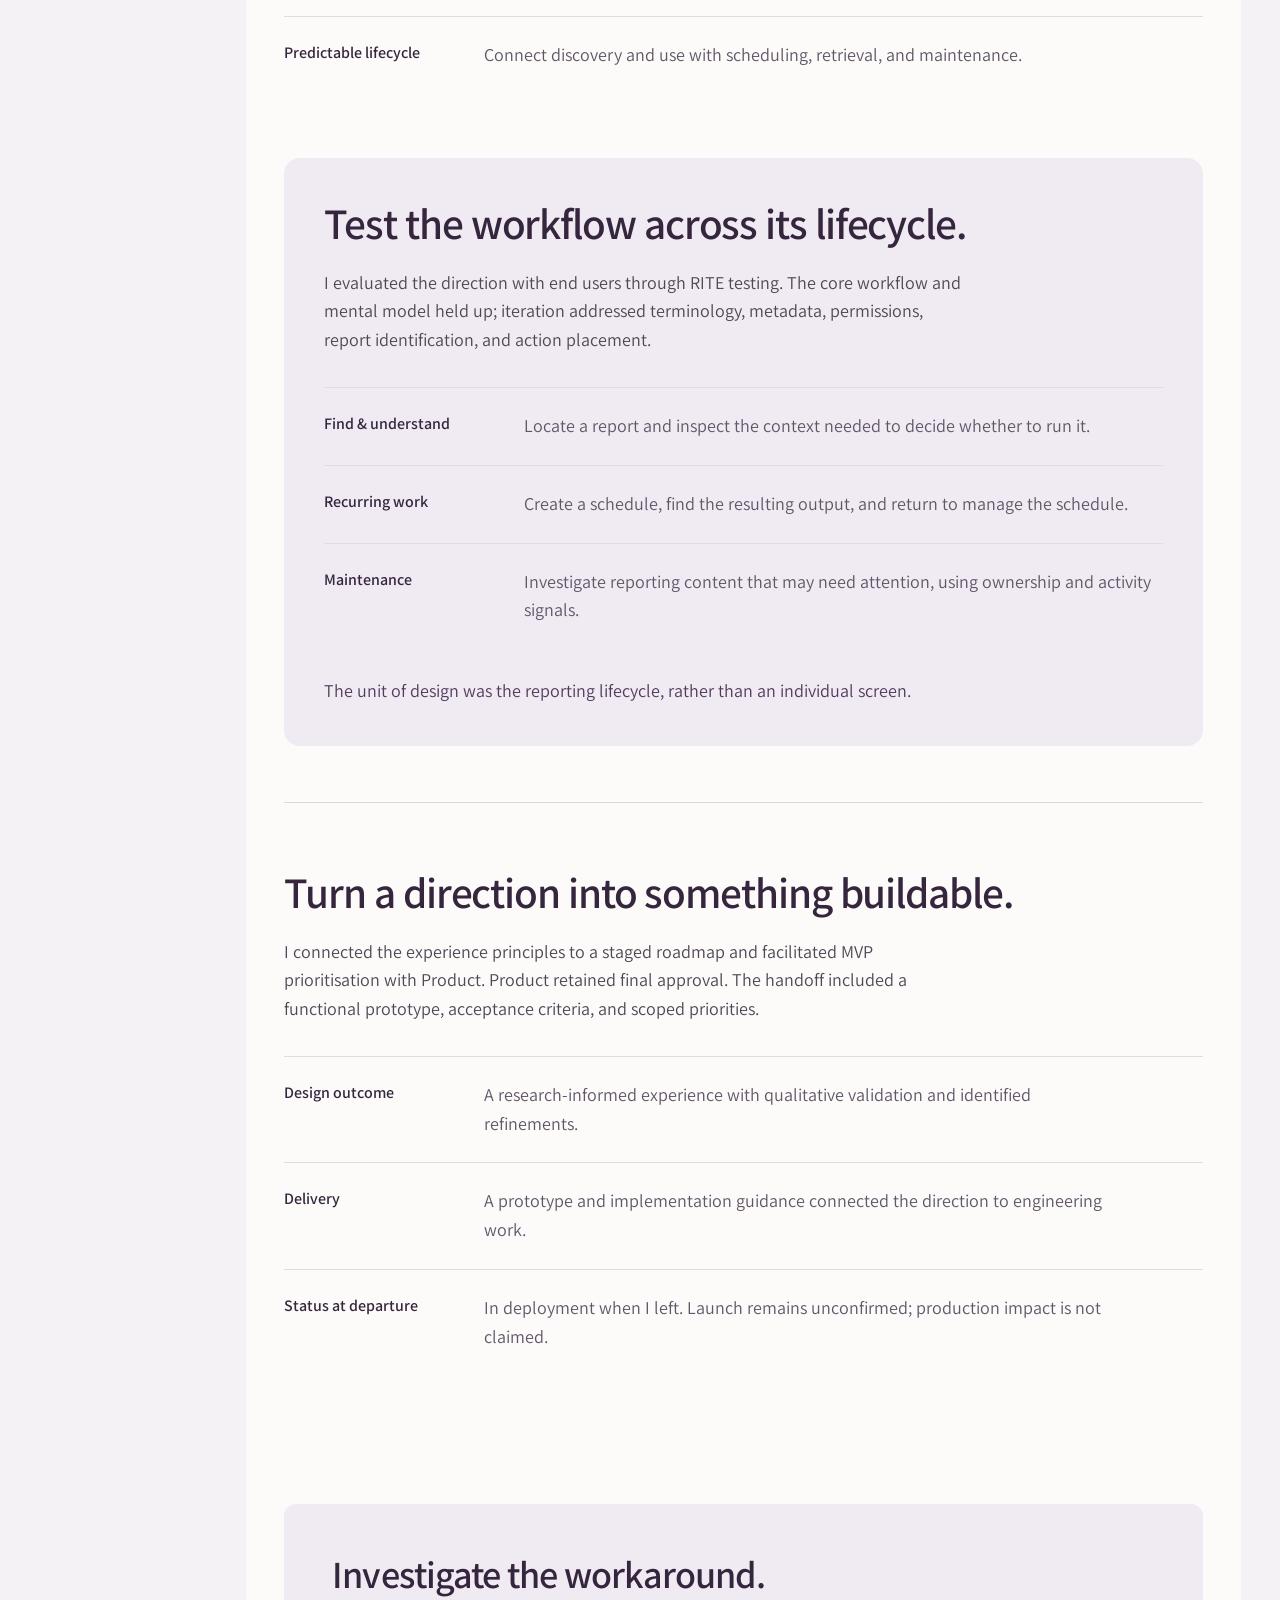
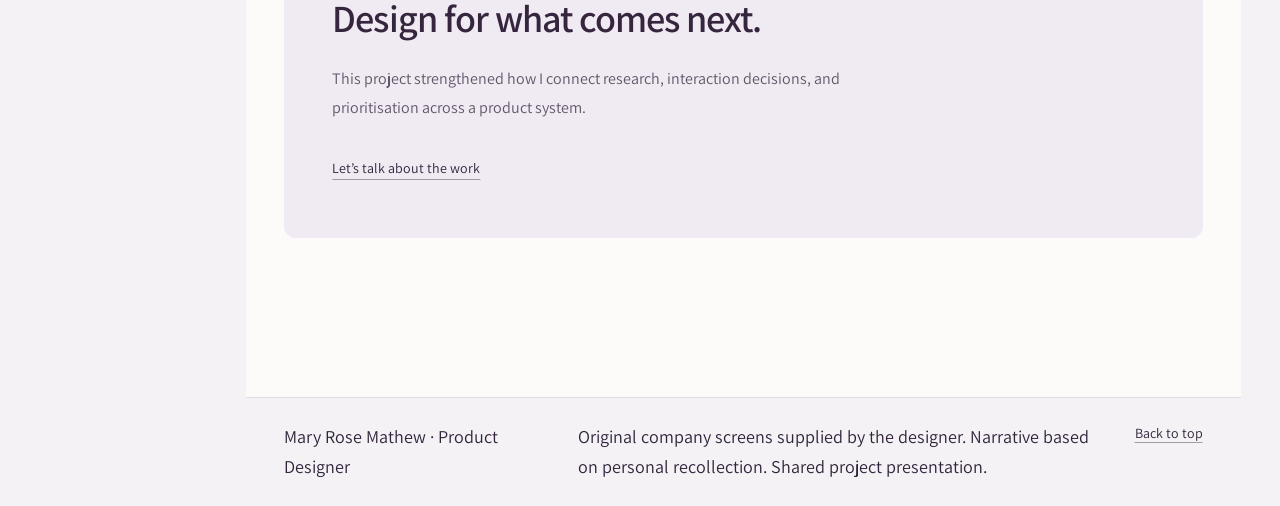
==== commit 9b38fd0e: "Publish canvas navigation, research process tabs and prototype evidence" ====
--- a/index.html
+++ b/index.html
@@ -1 +1 @@
-<!doctype html><html lang="en"><head><meta charset="utf-8"><meta name="viewport" content="width=device-width,initial-scale=1,viewport-fit=cover"><meta name="robots" content="noindex,nofollow,noarchive"><meta name="referrer" content="no-referrer"><title>Report Library — Mary Rose Mathew</title><link rel="stylesheet" href="style.css"><link rel="stylesheet" href="presentation.css?v=20261110-rail-clearance"><link rel="stylesheet" href="project-nav.css?v=aligned2"></head><body class="rl-presentation"><a class="skip" href="#main">Skip to presentation</a><header class="presentation-header"><a href="#top" class="site-name">Mary Mathew</a><nav class="project-nav" aria-label="Reporting projects"><a href="./" aria-current="page">Report Library</a><a href="report-builder/">Report Builder</a></nav></header><main id="main"><section class="cover" id="top"><div class="cover-copy"><h1>Report <span class="title-library">Library</span></h1><p class="cover-lede">Helping people find, understand, and confidently reuse reporting content.</p><p class="cover-intro">Turning a search problem into a coherent experience across discovery and the reporting lifecycle.</p><a class="begin" href="#screen-title">Explore the screens <svg viewBox="0 0 24 24" aria-hidden="true"><path d="M12 4v16m-6-6 6 6 6-6"/></svg></a></div><figure class="hero-laptop"><a class="laptop-link" href="screens/final-home.png" target="_blank" rel="noopener" aria-label="View Report Library screen at full size"><div class="laptop-display"><span class="laptop-camera" aria-hidden="true"></span><img src="screens/final-home.png" width="2880" height="1644" alt="Report Library final design displayed in a laptop screen, showing search, categories, filters, and a report table." fetchpriority="high"></div><div class="laptop-base" aria-hidden="true"><span></span></div></a><figcaption>Report Library · Final design</figcaption></figure><dl class="project-meta"><div><dt>My role</dt><dd>Sole Lead Designer</dd></div><div><dt>Contribution</dt><dd>Research → experience direction → handoff</dd></div><div><dt>Outcome</dt><dd>Validated direction; launch unconfirmed</dd></div></dl></section><section class="screen-showcase" id="final-screens" aria-labelledby="screen-title"><div class="screen-heading"><h2 id="screen-title">The final experience</h2></div><figure class="report-journey" aria-labelledby="journey-caption"><ol><li><a href="#final-home"><strong>Discover</strong><span>Find relevant reports</span></a></li><li><a href="#final-detail"><strong>Understand</strong><span>Inspect context</span></a></li><li><a href="#final-detail"><strong>Run</strong><span>Use the report</span></a></li><li><a href="#final-detail"><strong>Schedule</strong><span>Plan recurring work</span></a></li><li><a href="#final-inbox"><strong>Retrieve</strong><span>Access outputs</span></a></li><li><a href="#final-inbox"><strong>Manage</strong><span>Review ongoing work</span></a></li></ol><figcaption id="journey-caption">Reporting journey · retrospective synthesis of the workflows</figcaption></figure></section><div class="case-layout"><nav class="chapter-nav" aria-label="Presentation chapters"><a href="#final-home">Final screens</a><a href="#context">The challenge</a><a href="#research">Research & reframing</a><a href="#concepts">Concept exploration</a><a href="#decisions">Design direction</a><a href="#validation">RITE evaluation</a><a href="#delivery">Prioritisation & delivery</a></nav><div class="case-content"><section class="screen-showcase screen-panels" aria-label="Final design screens"><div class="screen-index" role="tablist" aria-label="Final screens"><button type="button" role="tab" id="tab-final-home" aria-controls="final-home" aria-selected="true" tabindex="0"><span class="nav-dot" aria-hidden="true"></span>Library home</button><button type="button" role="tab" id="tab-final-detail" aria-controls="final-detail" aria-selected="false" tabindex="-1"><span class="nav-dot" aria-hidden="true"></span>Report detail</button><button type="button" role="tab" id="tab-final-inbox" aria-controls="final-inbox" aria-selected="false" tabindex="-1"><span class="nav-dot" aria-hidden="true"></span>Inbox &amp; schedules</button></div><article class="final-screen-story" id="final-home" role="tabpanel" aria-labelledby="tab-final-home" tabindex="0"><div class="screen-story-heading"><h3>Find the right report</h3><p>Category browsing, search, and filters work alongside report descriptions, ownership, and run status.</p></div><figure class="product-screen original-screen"><a href="screens/final-home.png" target="_blank" rel="noopener" aria-label="Open final Library home screen at full size"><img src="screens/final-home.png" width="2880" height="1644" alt="Final Report Library home with category browsing, search, filters, report descriptions, ownership, last-run status, and actions." loading="lazy"></a><figcaption><span>Library home · Final design · Original company screen</span><a href="screens/final-home.png" target="_blank" rel="noopener">View full-size screen</a></figcaption></figure></article><article class="final-screen-story" id="final-detail" role="tabpanel" aria-labelledby="tab-final-detail" tabindex="0" hidden><div class="screen-story-heading"><h3>Understand before taking action</h3><p>Query configuration, schedule information, and run history bring the report’s context together.</p></div><figure class="product-screen original-screen"><a href="screens/final-detail.png" target="_blank" rel="noopener" aria-label="Open final Report detail screen at full size"><img src="screens/final-detail.png" width="1920" height="1096" alt="Final report detail with query columns, filters, schedule information, and activity history." loading="lazy"></a><figcaption><span>Report detail · Final design · Original company screen</span><a href="screens/final-detail.png" target="_blank" rel="noopener">View full-size screen</a></figcaption></figure></article><article class="final-screen-story" id="final-inbox" role="tabpanel" aria-labelledby="tab-final-inbox" tabindex="0" hidden><div class="screen-story-heading"><h3>Keep recurring work in view</h3><p>Delivered outputs retain their schedule, recipient, and status context, with retrieval actions in the same view.</p></div><figure class="product-screen original-screen"><a href="screens/final-inbox.png" target="_blank" rel="noopener" aria-label="Open final Inbox and schedules screen at full size"><img src="screens/final-inbox.png" width="1920" height="1096" alt="Final inbox with delivered reports, frequency, recipients, status, download actions, and cleanup policy." loading="lazy"></a><figcaption><span>Inbox and schedules · Final design · Original company screen</span><a href="screens/final-inbox.png" target="_blank" rel="noopener">View full-size screen</a></figcaption></figure></article></section><div class="reading-layout"><div class="chapters"><section class="chapter" id="context" aria-labelledby="context-title"><div class="chapter-heading"><h2 id="context-title">Finding a report wasn’t enough.</h2><p class="chapter-intro">In a mature reporting catalog, users needed to locate relevant content, understand what it contained, and decide whether to reuse it. Schedules, generated results, ownership, and stale content added an ongoing management problem.</p></div><div class="insight-grid"><article class="insight"><h3>Find</h3><p>A growing catalog and inconsistent naming made relevant content difficult to locate.</p></article><article class="insight"><h3>Understand</h3><p>Descriptions, definitions, and configuration details helped users judge relevance before running a report.</p></article><article class="insight"><h3>Return</h3><p>Frequently used content needed a dependable route back.</p></article><article class="insight"><h3>Manage</h3><p>Recurring schedules and their outputs needed to remain understandable over time.</p></article></div></section><section class="chapter" id="research" aria-labelledby="research-title"><div class="chapter-heading"><h2 id="research-title">From better search to confident reuse.</h2><p class="chapter-intro">I used research and concept exploration to investigate the needs behind feature requests. When users could not confidently find or trust an existing report, creating another one could become the workaround.</p></div><div class="insight-grid"><article class="insight"><h3>Listen</h3><p>Voice-of-customer input and synthesis helped separate requests from underlying needs.</p></article><article class="insight"><h3>Explore</h3><p>Market study and three resonance concepts explored different ways to organize reporting.</p></article><article class="insight"><h3>Reframe</h3><p>Discovery, comprehension, and lifecycle management became connected design concerns.</p></article></div><figure class="loop"><div><span>Uncertainty about existing reports</span><b aria-hidden="true">→</b><span>Create another report</span><b aria-hidden="true">→</b><span>A larger catalog to navigate</span><b aria-hidden="true">↺</b></div><figcaption>Reconstructed conceptual model, based on personal recollection.</figcaption></figure></section><section class="chapter" id="concepts" aria-labelledby="concepts-title"><div class="chapter-heading"><h2 id="concepts-title">Make different directions tangible.</h2><p class="chapter-intro">Resonance testing used alternative concepts to investigate expectations and workflows. These were learning tools rather than three approved product strategies.</p></div><div class="concept-carousel" role="region" aria-label="Concept screens"><div class="screen-index concept-tabs" role="tablist" aria-label="Exploration concepts"><button type="button" role="tab" id="concept-tab-0" aria-controls="concept-panel-0" aria-selected="true" tabindex="0">Curated access</button><button type="button" role="tab" id="concept-tab-1" aria-controls="concept-panel-1" aria-selected="false" tabindex="-1">Filterable list</button><button type="button" role="tab" id="concept-tab-2" aria-controls="concept-panel-2" aria-selected="false" tabindex="-1">Structured categories</button></div><div class="concept-panels"><article class="concept-tab-panel" id="concept-panel-0" role="tabpanel" aria-labelledby="concept-tab-0" tabindex="0"><h3>Curated access</h3><p>Explore frequently used folders, recent activity, and visibility of ongoing work.</p><figure class="product-screen original-screen"><a href="screens/concept-curated.png" target="_blank" rel="noopener" aria-label="Open Curated access screen at full size"><img src="screens/concept-curated.png" width="1289" height="737" alt="Concept showing suggested folders, suggested queries, and schedules alongside reporting content." loading="lazy"></a><figcaption><span>Curated access · Original company screen</span><a href="screens/concept-curated.png" target="_blank" rel="noopener">View full-size screen</a></figcaption></figure></article><article class="concept-tab-panel" id="concept-panel-1" role="tabpanel" aria-labelledby="concept-tab-1" tabindex="0" hidden><h3>Filterable list</h3><p>Explore quick access through Favorites, Recents, and Shared content.</p><figure class="product-screen original-screen"><a href="screens/concept-list.png" target="_blank" rel="noopener" aria-label="Open Filterable query collection screen at full size"><img src="screens/concept-list.png" width="842" height="481" alt="Concept showing query cards with Favorites, Recents, Shared, search, and filters." loading="lazy"></a><figcaption><span>Filterable query collection · Original company screen</span><a href="screens/concept-list.png" target="_blank" rel="noopener">View full-size screen</a></figcaption></figure></article><article class="concept-tab-panel" id="concept-panel-2" role="tabpanel" aria-labelledby="concept-tab-2" tabindex="0" hidden><h3>Structured categories</h3><p>Explore category browsing followed by inspection of an individual query.</p><figure class="product-screen original-screen"><a href="screens/concept-categories.png" target="_blank" rel="noopener" aria-label="Open Category browsing screen at full size"><img src="screens/concept-categories.png" width="842" height="481" alt="Concept showing folders grouped by reporting category." loading="lazy"></a><figcaption><span>Category browsing · Original company screen</span><a href="screens/concept-categories.png" target="_blank" rel="noopener">View full-size screen</a></figcaption></figure></article></div></div><p class="representation-note">Original company concept screens, supplied by the designer for this local presentation.</p></section><section class="chapter" id="decisions" aria-labelledby="decisions-title"><div class="chapter-heading"><h2 id="decisions-title">Give people enough context to choose.</h2><p class="chapter-intro">The direction retained a familiar table/list foundation while improving how people found, evaluated, organized, and managed reporting content.</p></div><div class="insight-grid"><article class="insight"><h3>Familiarity</h3><p>Preserve browsing patterns users already understood.</p></article><article class="insight"><h3>Transparency</h3><p>Expose descriptions, ownership, metadata, and query context before running.</p></article><article class="insight"><h3>Personal organization</h3><p>Distinguish a small quick-access set from a broader Favorites collection.</p></article><article class="insight"><h3>Predictable lifecycle</h3><p>Connect discovery and use with scheduling, retrieval, and maintenance.</p></article></div></section><section class="chapter" id="validation" aria-labelledby="validation-title"><div class="chapter-heading"><h2 id="validation-title">Test the workflow across its lifecycle.</h2><p class="chapter-intro">I evaluated the direction with end users through RITE testing. The core workflow and mental model held up; iteration addressed terminology, metadata, permissions, report identification, and action placement.</p></div><div class="insight-grid"><article class="insight"><h3>Find & understand</h3><p>Locate a report and inspect the context needed to decide whether to run it.</p></article><article class="insight"><h3>Recurring work</h3><p>Create a schedule, find the resulting output, and return to manage the schedule.</p></article><article class="insight"><h3>Maintenance</h3><p>Investigate reporting content that may need attention, using ownership and activity signals.</p></article></div><p class="takeaway">The unit of design was the reporting lifecycle, rather than an individual screen.</p></section><section class="chapter" id="delivery" aria-labelledby="delivery-title"><div class="chapter-heading"><h2 id="delivery-title">Turn a direction into something buildable.</h2><p class="chapter-intro">I connected the experience principles to a staged roadmap and facilitated MVP prioritisation with Product. Product retained final approval. The handoff included a functional prototype, acceptance criteria, and scoped priorities.</p></div><div class="insight-grid"><article class="insight"><h3>Design outcome</h3><p>A research-informed experience with qualitative validation and identified refinements.</p></article><article class="insight"><h3>Delivery</h3><p>A prototype and implementation guidance connected the direction to engineering work.</p></article><article class="insight"><h3>Status at departure</h3><p>In deployment when I left. Launch remains unconfirmed; production impact is not claimed.</p></article></div></section></div></div></div></div><section class="closing"><h2>Investigate the workaround.<br>Design for what comes next.</h2><p>This project strengthened how I connect research, interaction decisions, and prioritisation across a product system.</p><a href="mailto:marykunnathur@gmail.com">Let’s talk about the work</a></section></main><footer><p>Mary Rose Mathew · Product Designer</p><p>Original company screens supplied by the designer. Narrative based on personal recollection. Shared project presentation.</p><a href="#top">Back to top</a></footer><script src="presentation.js?v=20261110-nav3"></script></body></html>+<!doctype html><html lang="en"><head><meta charset="utf-8"><meta name="viewport" content="width=device-width,initial-scale=1,viewport-fit=cover"><meta name="robots" content="noindex,nofollow,noarchive"><meta name="referrer" content="no-referrer"><title>Report Library — Mary Rose Mathew</title><link rel="stylesheet" href="style.css"><link rel="stylesheet" href="presentation.css?v=20261110-rail-clearance"><link rel="stylesheet" href="project-nav.css?v=laptop-fit3"><link rel="stylesheet" href="canvas.css?v=20261111-published"></head><body class="rl-presentation"><a class="skip" href="#main">Skip to presentation</a><header class="presentation-header"><a href="#top" class="site-name">Mary Mathew</a><nav class="project-nav" aria-label="Reporting projects"><a href="./" aria-current="page">Report Library</a><a href="report-builder/">Report Builder</a></nav></header><details class="canvas-sections" open><summary>On this page</summary><nav class="chapter-nav" aria-label="Presentation chapters"><a href="#top">Project overview</a><a href="#final-home">Final screens</a><a href="#context">The challenge</a><a href="#research">Research &amp; framing</a></nav></details><main id="main"><section class="cover" id="top"><div class="cover-copy"><h1>Report <span class="title-library">Library</span></h1><p class="cover-lede">Helping people find, understand, and confidently reuse reporting content.</p><p class="cover-intro">Turning a search problem into a coherent experience across discovery and the reporting lifecycle.</p><a class="begin" href="#screen-title">Explore the screens <svg viewBox="0 0 24 24" aria-hidden="true"><path d="M12 4v16m-6-6 6 6 6-6"/></svg></a></div><figure class="hero-laptop"><a class="laptop-link" href="screens/final-home.png" target="_blank" rel="noopener" aria-label="View Report Library screen at full size"><div class="laptop-display"><span class="laptop-camera" aria-hidden="true"></span><img src="screens/final-home.png" width="2880" height="1644" alt="Report Library final design displayed in a laptop screen, showing search, categories, filters, and a report table." fetchpriority="high"></div><div class="laptop-base" aria-hidden="true"><span></span></div></a><figcaption>Report Library · Final design</figcaption></figure><dl class="project-meta"><div><dt>My role</dt><dd>Sole Lead Designer</dd></div><div><dt>Contribution</dt><dd>Research → experience direction → handoff</dd></div><div><dt>Outcome</dt><dd>Validated direction; launch unconfirmed</dd></div></dl></section><section class="screen-showcase" id="final-screens" aria-labelledby="screen-title"><div class="screen-heading"><h2 id="screen-title">The final experience</h2></div><figure class="report-journey" aria-labelledby="journey-caption"><ol><li><a href="#final-home"><strong>Discover</strong><span>Find relevant reports</span></a></li><li><a href="#final-detail"><strong>Understand</strong><span>Inspect context</span></a></li><li><a href="#final-detail"><strong>Run</strong><span>Use the report</span></a></li><li><a href="#final-detail"><strong>Schedule</strong><span>Plan recurring work</span></a></li><li><a href="#final-inbox"><strong>Retrieve</strong><span>Access outputs</span></a></li><li><a href="#final-inbox"><strong>Manage</strong><span>Review ongoing work</span></a></li></ol><figcaption id="journey-caption">Reporting journey · retrospective synthesis of the workflows</figcaption></figure></section><div class="case-layout"><div class="case-content"><section class="screen-showcase screen-panels" aria-label="Final design screens"><div class="screen-index" role="tablist" aria-label="Final screens"><button type="button" role="tab" id="tab-final-home" aria-controls="final-home" aria-selected="true" tabindex="0"><span class="nav-dot" aria-hidden="true"></span>Library home</button><button type="button" role="tab" id="tab-final-detail" aria-controls="final-detail" aria-selected="false" tabindex="-1"><span class="nav-dot" aria-hidden="true"></span>Report detail</button><button type="button" role="tab" id="tab-final-inbox" aria-controls="final-inbox" aria-selected="false" tabindex="-1"><span class="nav-dot" aria-hidden="true"></span>Inbox &amp; schedules</button></div><article class="final-screen-story" id="final-home" role="tabpanel" aria-labelledby="tab-final-home" tabindex="0"><div class="screen-story-heading"><h3>Find the right report</h3><p>Category browsing, search, and filters work alongside report descriptions, ownership, and run status.</p></div><figure class="product-screen original-screen"><a href="screens/final-home.png" target="_blank" rel="noopener" aria-label="Open final Library home screen at full size"><img src="screens/final-home.png" width="2880" height="1644" alt="Final Report Library home with category browsing, search, filters, report descriptions, ownership, last-run status, and actions." loading="lazy"></a><figcaption><span>Library home · Final design · Original company screen</span><a href="screens/final-home.png" target="_blank" rel="noopener">View full-size screen</a></figcaption></figure></article><article class="final-screen-story" id="final-detail" role="tabpanel" aria-labelledby="tab-final-detail" tabindex="0" hidden><div class="screen-story-heading"><h3>Understand before taking action</h3><p>Query configuration, schedule information, and run history bring the report’s context together.</p></div><figure class="product-screen original-screen"><a href="screens/final-detail.png" target="_blank" rel="noopener" aria-label="Open final Report detail screen at full size"><img src="screens/final-detail.png" width="1920" height="1096" alt="Final report detail with query columns, filters, schedule information, and activity history." loading="lazy"></a><figcaption><span>Report detail · Final design · Original company screen</span><a href="screens/final-detail.png" target="_blank" rel="noopener">View full-size screen</a></figcaption></figure></article><article class="final-screen-story" id="final-inbox" role="tabpanel" aria-labelledby="tab-final-inbox" tabindex="0" hidden><div class="screen-story-heading"><h3>Keep recurring work in view</h3><p>Delivered outputs retain their schedule, recipient, and status context, with retrieval actions in the same view.</p></div><figure class="product-screen original-screen"><a href="screens/final-inbox.png" target="_blank" rel="noopener" aria-label="Open final Inbox and schedules screen at full size"><img src="screens/final-inbox.png" width="1920" height="1096" alt="Final inbox with delivered reports, frequency, recipients, status, download actions, and cleanup policy." loading="lazy"></a><figcaption><span>Inbox and schedules · Final design · Original company screen</span><a href="screens/final-inbox.png" target="_blank" rel="noopener">View full-size screen</a></figcaption></figure></article></section><div class="reading-layout"><div class="chapters"><section class="chapter" id="context" aria-labelledby="context-title"><div class="chapter-heading"><h2 id="context-title">Finding a report wasn’t enough.</h2><p class="chapter-intro">In a mature reporting catalog, users needed to locate relevant content, understand what it contained, and decide whether to reuse it. Schedules, generated results, ownership, and stale content added an ongoing management problem.</p></div><div class="insight-grid"><article class="insight"><h3>Find</h3><p>A growing catalog and inconsistent naming made relevant content difficult to locate.</p></article><article class="insight"><h3>Understand</h3><p>Descriptions, definitions, and configuration details helped users judge relevance before running a report.</p></article><article class="insight"><h3>Return</h3><p>Frequently used content needed a dependable route back.</p></article><article class="insight"><h3>Manage</h3><p>Recurring schedules and their outputs needed to remain understandable over time.</p></article></div></section><section class="chapter" id="research" aria-labelledby="research-title"><div class="chapter-heading"><h2 id="research-title">From evidence to implementation.</h2><p class="chapter-intro">Follow how research shaped the direction, how testing refined it, and how the work moved into prioritisation and handoff.</p></div><div class="research-tabs" data-process-tabs><div class="screen-index" role="tablist" aria-label="Research to implementation stages"><button type="button" role="tab" id="research-tab-atomic" aria-controls="research-panel-atomic" aria-selected="true" tabindex="0">Atomic research</button><button type="button" role="tab" id="research-tab-resonance" aria-controls="research-panel-resonance" aria-selected="false" tabindex="-1">Resonance</button><button type="button" role="tab" id="research-tab-synthesis" aria-controls="research-panel-synthesis" aria-selected="false" tabindex="-1">Synthesis</button><button type="button" role="tab" id="research-tab-rite" aria-controls="research-panel-rite" aria-selected="false" tabindex="-1">RITE testing</button><button type="button" role="tab" id="research-tab-workshop" aria-controls="research-panel-workshop" aria-selected="false" tabindex="-1">MVP workshop</button><button type="button" role="tab" id="research-tab-roadmap" aria-controls="research-panel-roadmap" aria-selected="false" tabindex="-1">Roadmap</button><button type="button" role="tab" id="research-tab-handoff" aria-controls="research-panel-handoff" aria-selected="false" tabindex="-1">Handoff & release</button></div><article class="research-panel" id="research-panel-atomic" role="tabpanel" aria-labelledby="research-tab-atomic" tabindex="0"><h3>Make the evidence traceable.</h3><p class="research-intro">The original Atomic Research canvas separates source inputs, facts, insights, and opportunities. This makes the reasoning from research material to potential product changes visible.</p><div class="atomic-artifacts"><figure><h4>Experiments</h4><p>Voice-of-customer and subject-matter-expert inputs</p><div class="atomic-window"><a href="screens/atomic-inputs.png" target="_blank" rel="noopener" aria-label="Open original Experiments column at full size"><img src="screens/atomic-inputs.png" alt="Original Atomic Research canvas: Experiments column." loading="lazy"></a></div><figcaption>Original Figma artifact · Scroll to inspect, or open full size.</figcaption></figure><figure><h4>Facts</h4><p>Requests and observations captured as individual notes</p><div class="atomic-window"><a href="screens/atomic-facts.png" target="_blank" rel="noopener" aria-label="Open original Facts column at full size"><img src="screens/atomic-facts.png" alt="Original Atomic Research canvas: Facts column." loading="lazy"></a></div><figcaption>Original Figma artifact · Scroll to inspect, or open full size.</figcaption></figure><figure><h4>Insights</h4><p>Interpretations synthesised from the collected facts</p><div class="atomic-window"><a href="screens/atomic-insights.png" target="_blank" rel="noopener" aria-label="Open original Insights column at full size"><img src="screens/atomic-insights.png" alt="Original Atomic Research canvas: Insights column." loading="lazy"></a></div><figcaption>Original Figma artifact · Scroll to inspect, or open full size.</figcaption></figure><figure><h4>Opportunities</h4><p>Potential improvements arising from the insights</p><div class="atomic-window"><a href="screens/atomic-opportunities.png" target="_blank" rel="noopener" aria-label="Open original Opportunities column at full size"><img src="screens/atomic-opportunities.png" alt="Original Atomic Research canvas: Opportunities column." loading="lazy"></a></div><figcaption>Original Figma artifact · Scroll to inspect, or open full size.</figcaption></figure></div><p class="process-source">Original research canvas supplied by the designer. The template’s generic instructional examples are excluded; these exports show the project’s populated research columns.</p></article><article class="research-panel" id="research-panel-resonance" role="tabpanel" aria-labelledby="research-tab-resonance" tabindex="0" hidden><h3>Use concepts to open the conversation.</h3><p class="research-intro">Three concepts acted as conversation probes to investigate expectations, mental models, and workflow gaps. Participants were not asked to pick a winning design.</p><figure class="research-artifact"><a href="screens/concept-curated.png" target="_blank" rel="noopener" aria-label="Open process artifact at full size"><img src="screens/concept-curated.png" alt="Original concept with suggested folders, queries, and schedule visibility." loading="lazy"></a><figcaption>Original company concept screen used here to explain concept-led research.</figcaption></figure><div class="resonance-directions"><figure class="research-artifact"><a href="screens/concept-list.png" target="_blank" rel="noopener" aria-label="Open filterable collection concept"><img src="screens/concept-list.png" alt="Original concept exploring a filterable query collection." loading="lazy"></a><figcaption>Filterable collection · Original company concept screen.</figcaption></figure><figure class="research-artifact"><a href="screens/concept-categories.png" target="_blank" rel="noopener" aria-label="Open category browsing concept"><img src="screens/concept-categories.png" alt="Original concept exploring category browsing." loading="lazy"></a><figcaption>Category browsing · Original company concept screen.</figcaption></figure></div></article><article class="research-panel" id="research-panel-synthesis" role="tabpanel" aria-labelledby="research-tab-synthesis" tabindex="0" hidden><h3>Turn research inputs into actionable direction.</h3><p class="research-intro">This synthesis board brings together resonance and RITE inputs, groups them into affinity clusters, and connects them to potential actions and features.</p><div class="atomic-artifacts"><figure><h4>Resonance inputs</h4><p>Raw insights from concept-led discovery.</p><div class="atomic-window"><a href="screens/synthesis-resonance.png" target="_blank" rel="noopener" aria-label="Open Resonance inputs synthesis artifact at full size"><img src="screens/synthesis-resonance.png" alt="Original synthesis board section: Resonance inputs." loading="lazy"></a></div><figcaption>Original synthesis artifact · Scroll to inspect or open full size.</figcaption></figure><figure><h4>RITE inputs</h4><p>Takeaways captured from usability sessions.</p><div class="atomic-window"><a href="screens/synthesis-rite.png" target="_blank" rel="noopener" aria-label="Open RITE inputs synthesis artifact at full size"><img src="screens/synthesis-rite.png" alt="Original synthesis board section: RITE inputs." loading="lazy"></a></div><figcaption>Original synthesis artifact · Scroll to inspect or open full size.</figcaption></figure><figure><h4>Affinity clusters</h4><p>Research inputs grouped around shared workflow themes.</p><div class="atomic-window"><a href="screens/synthesis-clusters.png" target="_blank" rel="noopener" aria-label="Open Affinity clusters synthesis artifact at full size"><img src="screens/synthesis-clusters.png" alt="Original synthesis board section: Affinity clusters." loading="lazy"></a></div><figcaption>Original synthesis artifact · Scroll to inspect or open full size.</figcaption></figure><figure><h4>Actions and features</h4><p>Insights translated into possible product changes.</p><div class="atomic-window"><a href="screens/synthesis-actions.png" target="_blank" rel="noopener" aria-label="Open Actions and features synthesis artifact at full size"><img src="screens/synthesis-actions.png" alt="Original synthesis board section: Actions and features." loading="lazy"></a></div><figcaption>Original synthesis artifact · Scroll to inspect or open full size.</figcaption></figure></div><p class="process-source"><a href="screens/synthesis.png" target="_blank" rel="noopener">View the complete original synthesis canvas</a>. Findings, proposed actions, and learning goals are distinct from delivered outcomes.</p></article><article class="research-panel" id="research-panel-rite" role="tabpanel" aria-labelledby="research-tab-rite" tabindex="0" hidden><h3>Test the whole reporting lifecycle.</h3><p class="research-intro">The prototype covered finding and understanding a report, recurring schedules, output retrieval, and maintenance. I made smaller iterations as sessions surfaced issues.</p><figure class="research-artifact prototype-video"><video controls playsinline preload="metadata" poster="media/rite-prototype-poster.jpg" width="1280" height="720" aria-label="Report Library prototype walkthrough for the RITE section"><source src="media/rite-prototype.mp4" type="video/mp4">Your browser cannot play this video. <a href="media/rite-prototype.mp4">Open the prototype recording</a>.</video><figcaption>Report Library prototype walkthrough · 3 min 40 sec · Supplied by the designer. This demonstrates the prototype; it is not a recording of a participant testing session.</figcaption></figure><div class="research-outcome"><strong>What testing changed</strong><p>Refinements addressed terminology, metadata, permissions, report identification, and action placement. The core workflow and mental model held up.</p></div></article><article class="research-panel" id="research-panel-workshop" role="tabpanel" aria-labelledby="research-tab-workshop" tabindex="0" hidden><h3>Align on what belongs in the MVP.</h3><p class="research-intro">After RITE, I brought the learning and proposed capabilities into a prioritisation workshop with Product, leadership, my manager, and adjacent designers. The four experience principles gave the discussion a structure beyond a flat feature list.</p><figure class="research-artifact"><a href="screens/workshop-pillars.png" target="_blank" rel="noopener" aria-label="Open original MVP workshop board"><img src="screens/workshop-pillars.png" alt="Original MVP workshop board mapping research insights and proposed capabilities to experience principles." loading="lazy"></a><figcaption>Original Figma MVP workshop artifact. Familiarity, transparency, personalised organisation, and predictable lifecycle structured the prioritisation discussion.</figcaption></figure><figure class="research-artifact"><a href="screens/workshop-priorities.png" target="_blank" rel="noopener" aria-label="Open original MoSCoW prioritisation board"><img src="screens/workshop-priorities.png" alt="Original workshop section titled MVP Prioritization with MoSCoW." loading="lazy"></a><figcaption>Original MVP prioritisation artifact. Proposed scope and priorities are distinct from delivered functionality.</figcaption></figure><div class="research-outcome"><strong>From workshop to roadmap</strong><p>I used the prioritised capabilities to build the staged roadmap. The PM retained final approval.</p></div></article><article class="research-panel" id="research-panel-roadmap" role="tabpanel" aria-labelledby="research-tab-roadmap" tabindex="0" hidden><h3>Translate the principles into priorities.</h3><p class="research-intro">After RITE, I facilitated an MVP prioritisation workshop. Product selected the most important features within the four principle buckets; I built a staged roadmap, with the PM retaining final approval.</p><figure class="research-artifact"><a href="screens/roadmap.png" target="_blank" rel="noopener" aria-label="Open process artifact at full size"><img src="screens/roadmap.png" alt="Original staged roadmap for Report Library." loading="lazy"></a><figcaption>Original Figma roadmap artifact. Planned scope is not proof of implementation or launch.</figcaption></figure><figure class="evidence-flow"><ol><li><strong>Validated direction</strong><span>Use RITE findings to refine the experience.</span></li><li><strong>Prioritise the MVP</strong><span>Make scope choices with Product using the four principles.</span></li><li><strong>Stage the roadmap</strong><span>Sequence MVP toward the fuller experience; PM holds final approval.</span></li></ol><figcaption>Reconstructed process summary. This is not the original roadmap or a record of release dates.</figcaption></figure></article><article class="research-panel" id="research-panel-handoff" role="tabpanel" aria-labelledby="research-tab-handoff" tabindex="0" hidden><h3>Carry intent into implementation.</h3><p class="research-intro">The presentation materials describe a functional prototype, implementation guidance, acceptance criteria, and scoped priorities. These connected the validated direction to development.</p><figure class="research-artifact"><a href="screens/final-home.png" target="_blank" rel="noopener" aria-label="Open process artifact at full size"><img src="screens/final-home.png" alt="Report Library design showing discovery, metadata, and report actions." loading="lazy"></a><figcaption>Original design screen representing the handoff direction; not a recovered developer specification.</figcaption></figure><div class="research-outcome"><strong>In deployment when I left</strong><p>Launch remains unconfirmed. This story demonstrates the route to implementation; it does not claim production adoption or measured impact.</p></div></article></div></section><section class="chapter" id="decisions" aria-labelledby="decisions-title"><div class="chapter-heading"><h2 id="decisions-title">Give people enough context to choose.</h2><p class="chapter-intro">The direction retained a familiar table/list foundation while improving how people found, evaluated, organized, and managed reporting content.</p></div><div class="insight-grid"><article class="insight"><h3>Familiarity</h3><p>Preserve browsing patterns users already understood.</p></article><article class="insight"><h3>Transparency</h3><p>Expose descriptions, ownership, metadata, and query context before running.</p></article><article class="insight"><h3>Personal organization</h3><p>Distinguish a small quick-access set from a broader Favorites collection.</p></article><article class="insight"><h3>Predictable lifecycle</h3><p>Connect discovery and use with scheduling, retrieval, and maintenance.</p></article></div></section><section class="chapter" id="validation" aria-labelledby="validation-title"><div class="chapter-heading"><h2 id="validation-title">Test the workflow across its lifecycle.</h2><p class="chapter-intro">I evaluated the direction with end users through RITE testing. The core workflow and mental model held up; iteration addressed terminology, metadata, permissions, report identification, and action placement.</p></div><div class="insight-grid"><article class="insight"><h3>Find & understand</h3><p>Locate a report and inspect the context needed to decide whether to run it.</p></article><article class="insight"><h3>Recurring work</h3><p>Create a schedule, find the resulting output, and return to manage the schedule.</p></article><article class="insight"><h3>Maintenance</h3><p>Investigate reporting content that may need attention, using ownership and activity signals.</p></article></div><p class="takeaway">The unit of design was the reporting lifecycle, rather than an individual screen.</p></section><section class="chapter" id="delivery" aria-labelledby="delivery-title"><div class="chapter-heading"><h2 id="delivery-title">Turn a direction into something buildable.</h2><p class="chapter-intro">I connected the experience principles to a staged roadmap and facilitated MVP prioritisation with Product. Product retained final approval. The handoff included a functional prototype, acceptance criteria, and scoped priorities.</p></div><div class="insight-grid"><article class="insight"><h3>Design outcome</h3><p>A research-informed experience with qualitative validation and identified refinements.</p></article><article class="insight"><h3>Delivery</h3><p>A prototype and implementation guidance connected the direction to engineering work.</p></article><article class="insight"><h3>Status at departure</h3><p>In deployment when I left. Launch remains unconfirmed; production impact is not claimed.</p></article></div></section></div></div></div></div><section class="closing"><h2>Investigate the workaround.<br>Design for what comes next.</h2><p>This project strengthened how I connect research, interaction decisions, and prioritisation across a product system.</p><a href="mailto:marykunnathur@gmail.com">Let’s talk about the work</a></section></main><footer><p>Mary Rose Mathew · Product Designer</p><p>Original company screens supplied by the designer. Narrative based on personal recollection. Shared project presentation.</p><a href="#top">Back to top</a></footer><script src="presentation.js?v=20261110-nav3"></script><script src="canvas.js"></script><script src="research-tabs.js"></script></body></html>
--- a/project-nav.css
+++ b/project-nav.css
@@ -23,3 +23,6 @@
 .presentation-header .project-nav a{justify-content:center}
 @media(max-width:600px){.presentation-header .project-nav{grid-template-columns:92px 92px;gap:10px}}
 @media(max-width:360px){.presentation-header .project-nav{grid-template-columns:86px 86px;gap:6px}}
+
+/* Match the laptop display to the Builder export rather than the Library ratio. */
+.rl-presentation.builder-presentation .laptop-display img{width:100%;height:auto;aspect-ratio:auto;object-fit:contain}
--- a/canvas.css
+++ b/canvas.css
@@ -0,0 +1,80 @@
+@font-face{font-family:Assistant;src:url('fonts/Assistant-Regular.ttf') format('truetype');font-weight:400;font-display:swap}
+@font-face{font-family:Assistant;src:url('fonts/Assistant-SemiBold.ttf') format('truetype');font-weight:600;font-display:swap}
+@font-face{font-family:Assistant;src:url('fonts/Assistant-Bold.ttf') format('truetype');font-weight:700;font-display:swap}
+html{scroll-padding-top:88px;scrollbar-gutter:stable}
+body.rl-presentation{--font-body:Assistant,sans-serif;--font-display:Assistant,sans-serif;--gutter:clamp(28px,3vw,56px);--measure:1800px;--ink:#30233b;--muted:#625568;background:#f4f2f5;font-family:Assistant,sans-serif}
+.rl-presentation .presentation-header{position:sticky;top:0;z-index:40;max-width:none;height:60px;padding:8px 32px;background:#fff;border-bottom:1px solid #dfdbe3}
+.presentation-header .site-name{font-size:18px;font-weight:600}
+.presentation-header::before{display:none}
+.rl-presentation main,.rl-presentation footer{margin-left:246px;margin-right:24px;max-width:none}
+.rl-presentation main{background:#fcfbf9}
+.rl-presentation .cover{padding-top:64px;padding-inline:var(--gutter);gap:32px 40px;min-height:500px}
+.rl-presentation h1{font-family:Assistant,sans-serif;font-size:clamp(48px,5.3vw,82px);font-weight:600;letter-spacing:-.035em;line-height:1.04}
+.rl-presentation h2{font-family:Assistant,sans-serif;font-size:clamp(30px,3vw,46px);line-height:1.16;font-weight:600;letter-spacing:-.025em}
+.rl-presentation h3{font-family:Assistant,sans-serif;font-weight:600}
+.rl-presentation .cover-lede{font-size:clamp(21px,2vw,28px);line-height:1.35}
+.rl-presentation .cover-intro{font-size:18px;line-height:1.6;color:#e5dbe9}
+.rl-presentation .cover .project-meta{margin-top:12px;padding-block:24px;gap:28px}
+.project-meta dt{font-size:14px}.project-meta dd{font-size:17px;line-height:1.45}
+.rl-presentation .cover .hero-laptop figcaption{color:#e5dbe9;font-size:14px}
+.canvas-sections{position:fixed;left:18px;top:128px;width:210px;z-index:35;background:#fff;border:1px solid #ded9e3;border-radius:10px;max-height:calc(100dvh - 160px);overflow:auto}
+.canvas-sections summary{display:flex;align-items:center;justify-content:space-between;list-style:none;cursor:pointer;padding:15px 16px;font-size:15px;font-weight:700;color:#35223f;border-bottom:1px solid #e9e5ec}
+.canvas-sections summary::-webkit-details-marker{display:none}
+.canvas-sections summary::after{content:'−';font-size:18px;font-weight:400}
+.canvas-sections:not([open]) summary{border-bottom:0}.canvas-sections:not([open]) summary::after{content:'+'}
+.canvas-sections>.chapter-nav{position:static;display:flex;flex-direction:column;gap:3px;padding:8px;margin:0;background:#fff;border:0;border-radius:0}
+.canvas-sections .chapter-nav a{display:flex;gap:10px;align-items:center;min-height:44px;padding:9px 10px;font-size:14px;line-height:1.35;text-decoration:none;color:#625568;border-radius:5px;white-space:normal}
+.canvas-sections .chapter-nav a::before{content:'';width:7px;height:7px;flex:none;border:1px solid #b5a8c0;border-radius:2px}
+.canvas-sections .chapter-nav a:hover{background:#f5f1f8;color:#35223f}
+.canvas-sections .chapter-nav a[aria-current]{background:#ece4f6;color:#63328b;font-weight:700}
+.canvas-sections .chapter-nav a[aria-current]::before{background:#7440a0;border-color:#7440a0}
+.canvas-sections a:focus-visible,.canvas-sections summary:focus-visible{outline:2px solid #7440a0;outline-offset:-3px}
+.rl-presentation .case-layout{display:block;padding:24px var(--gutter) 0;margin-bottom:56px}
+.rl-presentation .case-content{width:100%;min-width:0}
+.rl-presentation .screen-heading{text-align:left;margin:0 0 18px}.screen-heading h2{margin-left:0}
+.rl-presentation .screen-index{gap:18px;flex-wrap:nowrap;overflow-x:auto;padding:0;border-bottom:1px solid #dcd5e2;scrollbar-width:thin}
+.rl-presentation .screen-index [role=tab]{font-family:Assistant,sans-serif;font-size:16px;white-space:nowrap;padding:12px 4px;min-height:48px}
+.rl-presentation .screen-story-heading{display:block;margin:30px 0 24px}
+.rl-presentation .screen-story-heading h3{font-size:32px;line-height:1.2;margin:0 0 12px}
+.rl-presentation .screen-story-heading p,.rl-presentation .chapter-intro{font-size:19px;line-height:1.6;max-width:72ch}
+.rl-presentation .screen-panels .product-screen>a{padding:14px;background:#ece6f0;border-radius:12px;box-sizing:border-box;width:100%}
+.rl-presentation .product-screen img{display:block;width:100%;max-width:100%;height:auto;object-fit:contain;box-shadow:none}
+.rl-presentation .chapter{padding-block:64px;scroll-margin-top:92px}
+.rl-presentation .chapter p{font-size:18px;line-height:1.6}
+.rl-presentation .chapter-heading{margin-bottom:32px}
+.rl-presentation .closing{margin-top:64px;padding:48px;border-radius:12px}
+.rl-presentation footer{padding:24px var(--gutter);font-size:14px}
+@media(min-width:1800px){.rl-presentation main,.rl-presentation footer{max-width:1500px;margin-left:max(246px,calc((100vw - 1500px)/2))}}
+@media(max-width:1100px){.rl-presentation main,.rl-presentation footer{margin-left:214px;margin-right:16px}.canvas-sections{left:12px;width:188px}.rl-presentation .cover{grid-template-columns:1fr;min-height:0}.cover-copy{max-width:620px}.hero-laptop{max-width:750px;width:100%;margin:8px auto 24px}.rl-presentation .cover .project-meta{grid-template-columns:1fr 1fr 1fr}.rl-presentation h1{font-size:60px}.rl-presentation .cover-intro{max-width:60ch}}
+@media(max-width:760px){.rl-presentation .presentation-header{height:56px;padding-inline:18px;gap:12px}.presentation-header .site-name{font-size:15px}.rl-presentation main,.rl-presentation footer{margin:0 12px}.rl-presentation{--gutter:22px}.canvas-sections{left:12px;right:12px;top:64px;width:auto;max-height:60dvh;box-shadow:0 8px 20px #35223f12}.canvas-sections summary{padding:12px 16px}.canvas-sections .chapter-nav a{min-height:44px}.rl-presentation main{padding-top:62px!important}.rl-presentation .cover{padding-top:36px}.rl-presentation h1{font-size:48px}.rl-presentation .cover .project-meta{display:block}.project-meta>div{display:grid;grid-template-columns:90px 1fr;margin-bottom:14px}.project-meta>div:last-child{margin-bottom:0}.rl-presentation .screen-story-heading h3{font-size:28px}.rl-presentation .screen-story-heading p,.rl-presentation .chapter p{font-size:17px}.rl-presentation .screen-panels .product-screen>a{padding:6px}.rl-presentation .closing{padding:28px 22px}.rl-presentation .chapter{padding-block:44px;scroll-margin-top:130px}.rl-presentation .final-screen-story{scroll-margin-top:130px}}
+@media(prefers-reduced-motion:reduce){html{scroll-behavior:auto}*{animation:none!important;transition:none!important}}
+@media print{.canvas-sections,.presentation-header{display:none!important}.rl-presentation main,.rl-presentation footer{margin:0;max-width:none}.rl-presentation main{padding:0!important}}
+/* Full-viewport background pseudo-elements must stay inside the new canvas. */
+.rl-presentation .cover::before,.rl-presentation .project-meta::before{display:none}
+.rl-presentation .screen-index{overflow-y:hidden}
+body.rl-presentation .cover .hero-laptop figcaption{color:#e5dbe9}
+@media(max-width:760px){html{scroll-behavior:auto}}
+
+.process-evidence{margin:36px 0 0}.process-pair{display:grid;grid-template-columns:1fr 1fr;gap:24px}.process-evidence figure{margin:0;min-width:0}.process-evidence a{display:block;background:#ece6f0;padding:8px;border-radius:10px}.process-evidence img{display:block;width:100%;height:auto;object-fit:contain}.process-evidence figcaption{margin-top:16px}.process-evidence figcaption strong{display:block;font-size:18px;color:#35223f;margin-bottom:7px}.process-evidence figcaption span{font-size:17px;line-height:1.5;color:#625568;display:block}.rl-presentation .chapter .process-source{font-size:14px;line-height:1.6;color:#625568;margin:18px 0 0}.process-detail figcaption{display:grid;grid-template-columns:1fr 1fr;gap:32px}.process-detail figcaption p{margin:0}.process-detail figcaption .process-source{margin-top:0}@media(max-width:1000px){.process-pair,.process-detail figcaption{grid-template-columns:1fr}.process-pair{gap:32px}}
+.research-panel[hidden]{display:none!important}.research-panel{padding-top:28px}.research-panel>h3{font-size:30px;line-height:1.2;margin:0 0 14px}.research-panel .research-intro{max-width:70ch;margin:0 0 28px}.research-artifact{margin:28px 0}.research-artifact>a{display:block;padding:12px;border-radius:12px;background:#ece6f0}.research-artifact img{display:block;width:100%;height:auto}.research-artifact figcaption,.evidence-flow figcaption{margin-top:14px;font-size:14px;line-height:1.6;color:#625568;max-width:90ch}.evidence-flow{margin:28px 0}.evidence-flow ol{list-style:none;padding:0;margin:0;display:grid;grid-template-columns:repeat(auto-fit,minmax(180px,1fr));gap:24px}.evidence-flow li{padding:22px 0;border-block:1px solid #dcd5e2}.evidence-flow strong{display:block;color:#35223f;font-size:18px;margin-bottom:12px}.evidence-flow span{display:block;font-size:17px;line-height:1.6;color:#625568}.research-outcome{padding:24px 0;border-block:1px solid #dcd5e2;margin-top:28px}.research-outcome strong{font-size:20px;color:#35223f}.research-outcome p{margin:10px 0 0}.research-tabs .screen-index{gap:22px}@media(max-width:760px){.research-panel>h3{font-size:26px}.evidence-flow ol{grid-template-columns:1fr}.research-artifact>a{padding:6px}}
+
+.atomic-artifacts{display:grid;grid-template-columns:1fr 1fr;gap:32px}.atomic-artifacts figure{margin:0;min-width:0}.atomic-artifacts h4{font-size:22px;margin:0 0 8px}.atomic-artifacts p{margin:0 0 16px}.atomic-window{height:480px;overflow:auto;background:#eee7f1;border:1px solid #ded6e3;border-radius:10px}.atomic-window img{display:block;width:100%;height:auto}.atomic-artifacts figcaption{font-size:13px;line-height:1.6;color:#625568;margin-top:10px}@media(max-width:760px){.atomic-artifacts{grid-template-columns:1fr}.atomic-window{height:380px}}
+/* Each tab bar stays with its own section and releases at its lower boundary. */
+.rl-presentation .screen-panels>.screen-index,
+.rl-presentation .research-tabs>.screen-index{
+ position:sticky;top:60px;z-index:20;background:#fcfbf9;
+ padding-top:8px;margin-top:0;isolation:isolate;
+}
+.rl-presentation .research-tabs{position:relative;min-width:0}
+.rl-presentation .research-panel{scroll-margin-top:128px}
+@media(max-width:760px){
+ .rl-presentation .screen-panels>.screen-index,
+ .rl-presentation .research-tabs>.screen-index{top:124px}
+ .rl-presentation .research-panel{scroll-margin-top:190px}
+}
+@media print{
+ .rl-presentation .screen-panels>.screen-index,
+ .rl-presentation .research-tabs>.screen-index{position:static}
+}
+
+.prototype-video video{display:block;width:100%;height:auto;aspect-ratio:16/9;background:#201728;border-radius:12px}.prototype-video video:focus-visible{outline:2px solid #7440a0;outline-offset:4px}
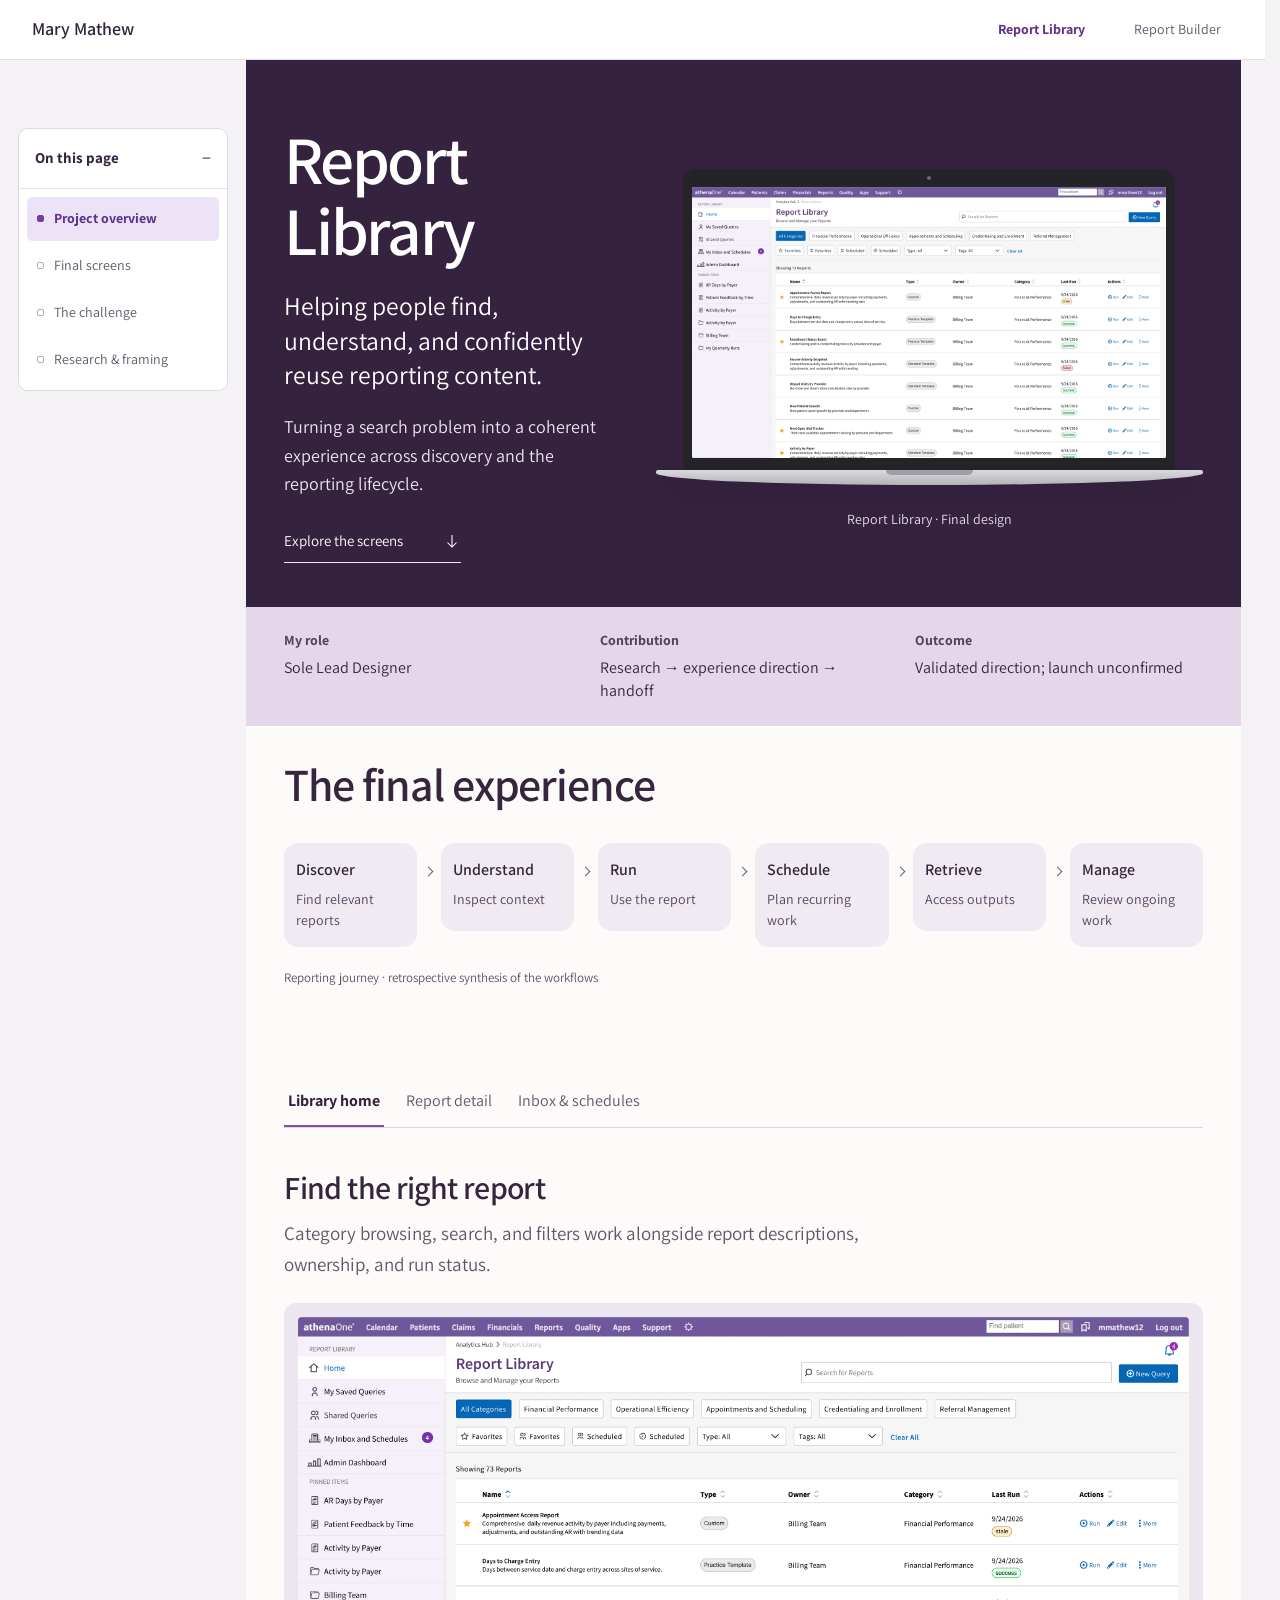
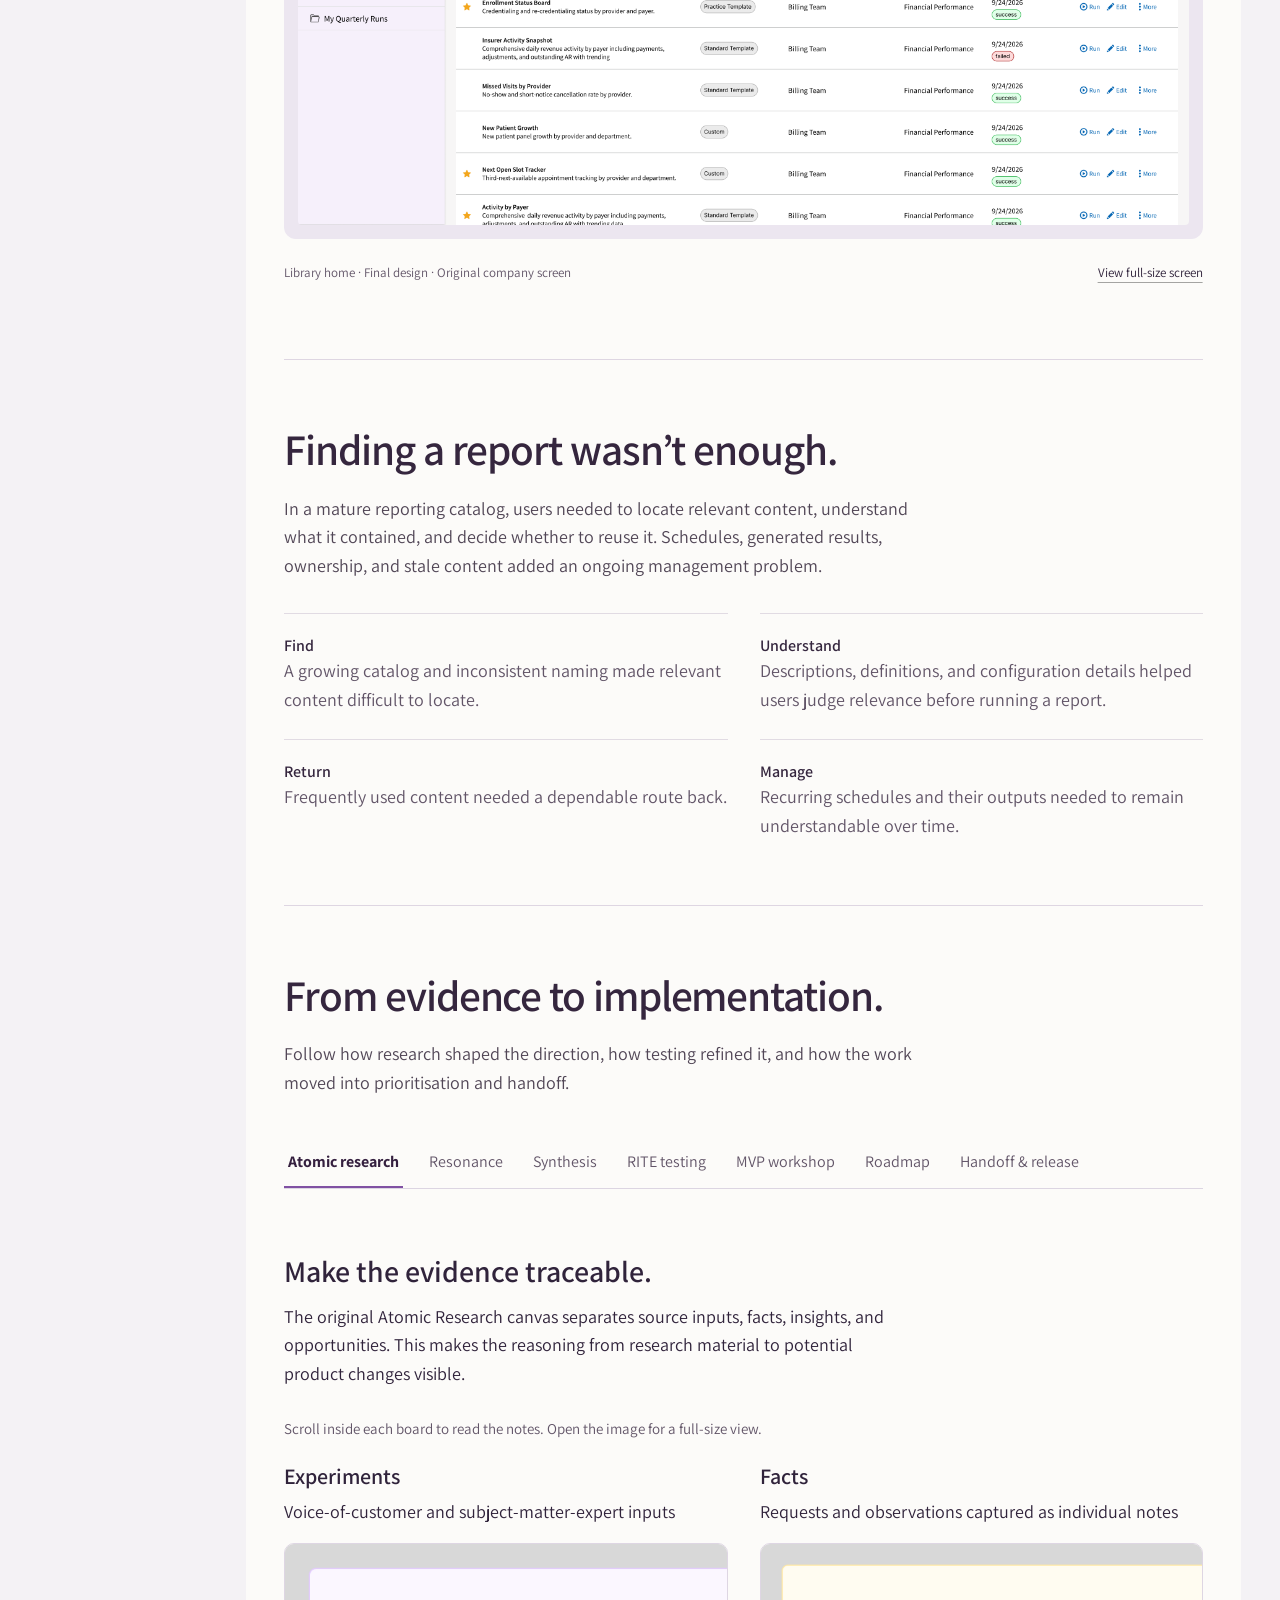
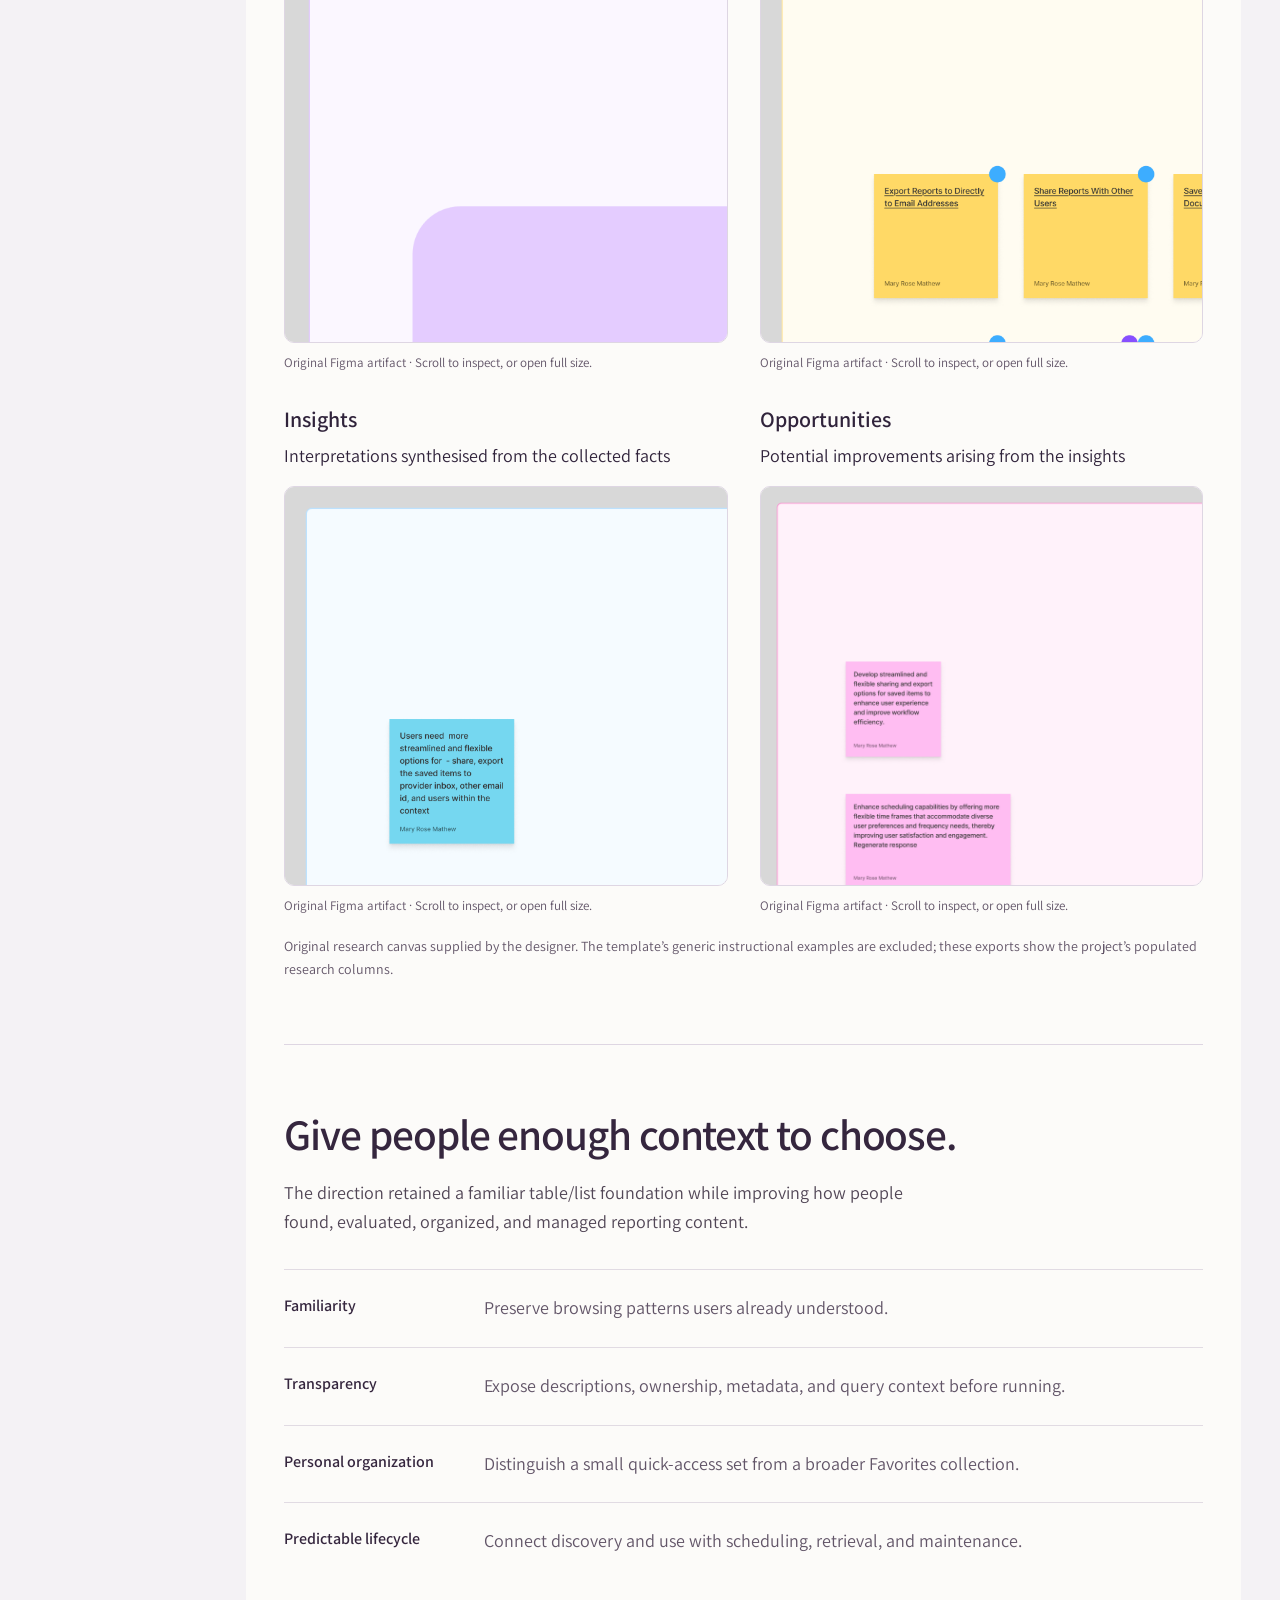
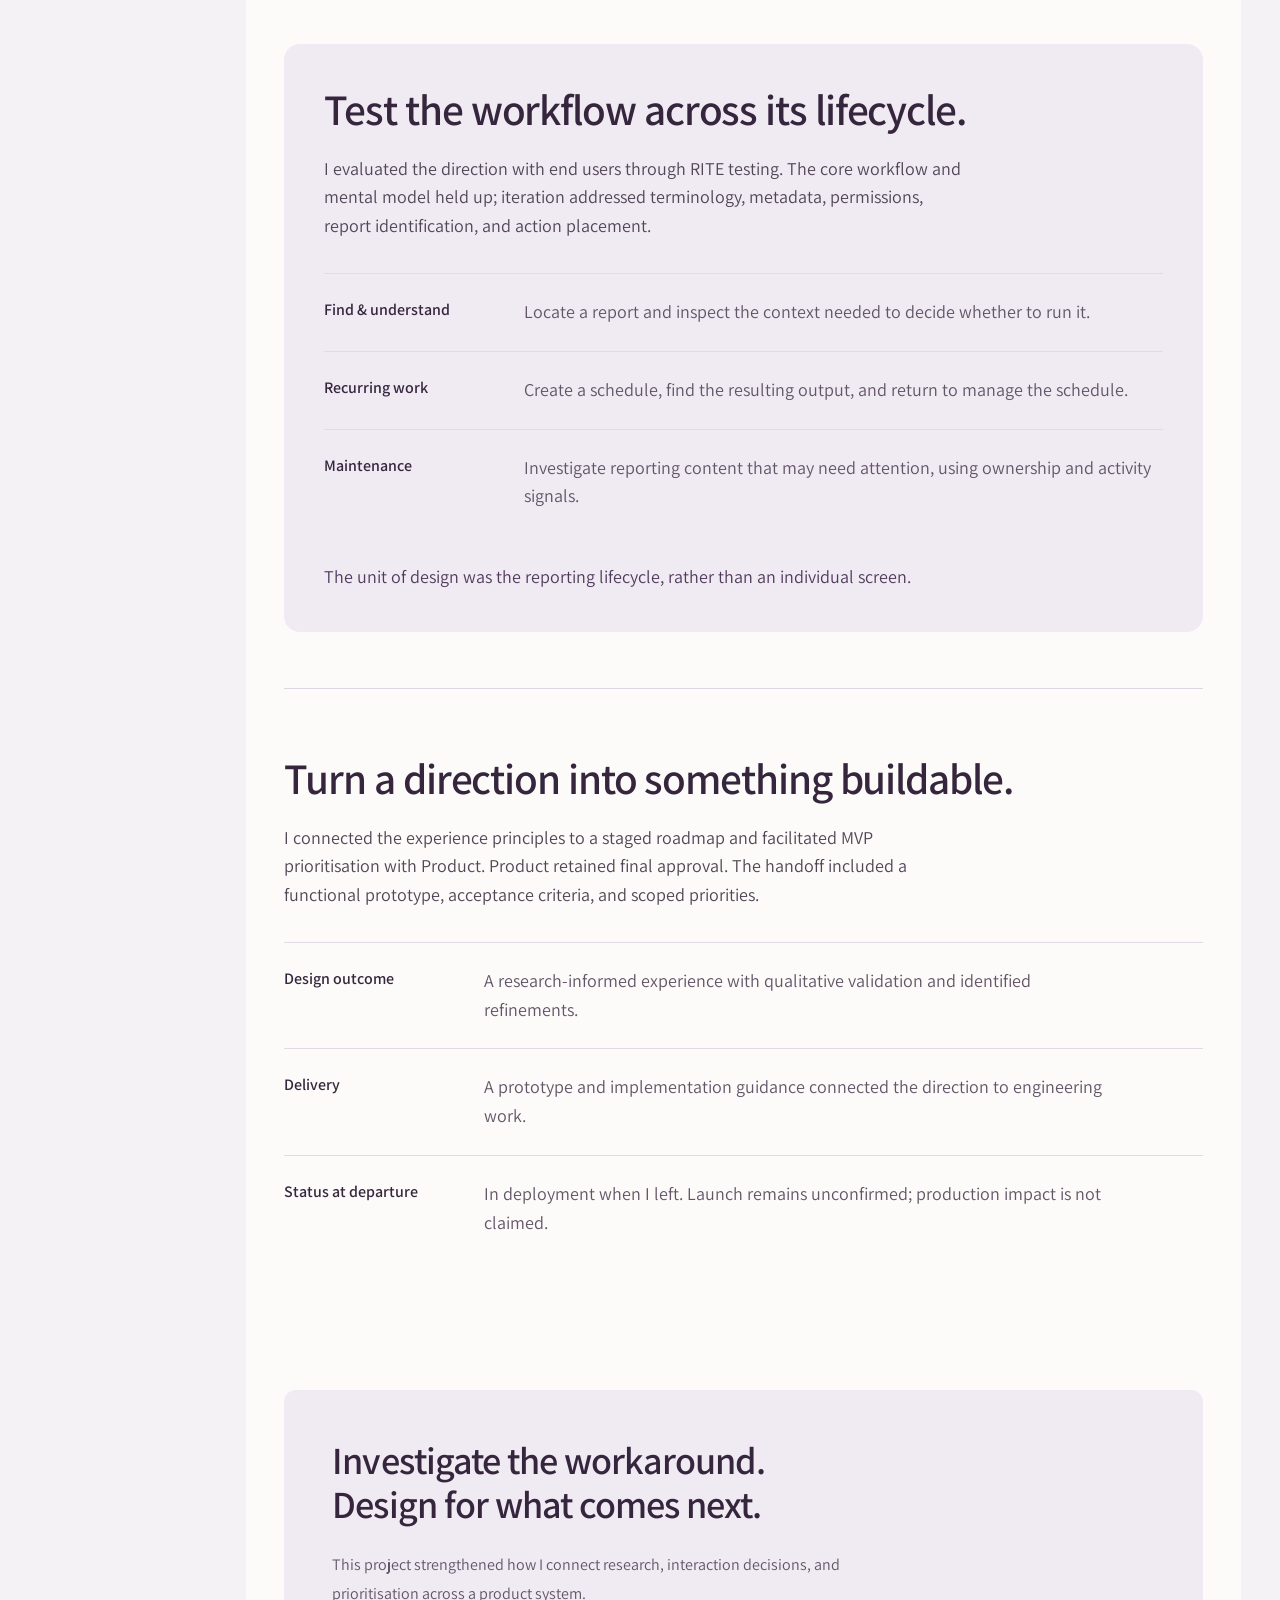
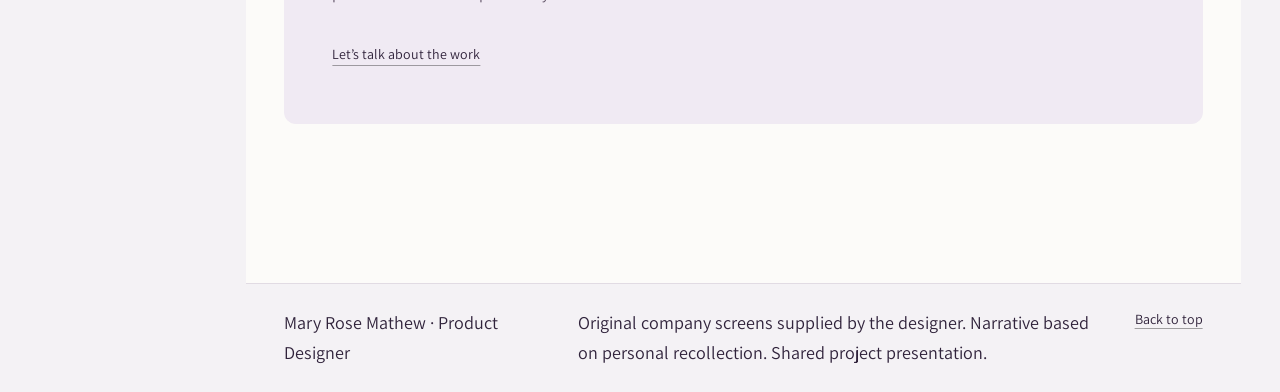
==== commit ea09780e: "Enlarge atomic research notes in compact scrollable viewports" ====
--- a/index.html
+++ b/index.html
@@ -1 +1 @@
-<!doctype html><html lang="en"><head><meta charset="utf-8"><meta name="viewport" content="width=device-width,initial-scale=1,viewport-fit=cover"><meta name="robots" content="noindex,nofollow,noarchive"><meta name="referrer" content="no-referrer"><title>Report Library — Mary Rose Mathew</title><link rel="stylesheet" href="style.css"><link rel="stylesheet" href="presentation.css?v=20261110-rail-clearance"><link rel="stylesheet" href="project-nav.css?v=laptop-fit3"><link rel="stylesheet" href="canvas.css?v=20261111-published"></head><body class="rl-presentation"><a class="skip" href="#main">Skip to presentation</a><header class="presentation-header"><a href="#top" class="site-name">Mary Mathew</a><nav class="project-nav" aria-label="Reporting projects"><a href="./" aria-current="page">Report Library</a><a href="report-builder/">Report Builder</a></nav></header><details class="canvas-sections" open><summary>On this page</summary><nav class="chapter-nav" aria-label="Presentation chapters"><a href="#top">Project overview</a><a href="#final-home">Final screens</a><a href="#context">The challenge</a><a href="#research">Research &amp; framing</a></nav></details><main id="main"><section class="cover" id="top"><div class="cover-copy"><h1>Report <span class="title-library">Library</span></h1><p class="cover-lede">Helping people find, understand, and confidently reuse reporting content.</p><p class="cover-intro">Turning a search problem into a coherent experience across discovery and the reporting lifecycle.</p><a class="begin" href="#screen-title">Explore the screens <svg viewBox="0 0 24 24" aria-hidden="true"><path d="M12 4v16m-6-6 6 6 6-6"/></svg></a></div><figure class="hero-laptop"><a class="laptop-link" href="screens/final-home.png" target="_blank" rel="noopener" aria-label="View Report Library screen at full size"><div class="laptop-display"><span class="laptop-camera" aria-hidden="true"></span><img src="screens/final-home.png" width="2880" height="1644" alt="Report Library final design displayed in a laptop screen, showing search, categories, filters, and a report table." fetchpriority="high"></div><div class="laptop-base" aria-hidden="true"><span></span></div></a><figcaption>Report Library · Final design</figcaption></figure><dl class="project-meta"><div><dt>My role</dt><dd>Sole Lead Designer</dd></div><div><dt>Contribution</dt><dd>Research → experience direction → handoff</dd></div><div><dt>Outcome</dt><dd>Validated direction; launch unconfirmed</dd></div></dl></section><section class="screen-showcase" id="final-screens" aria-labelledby="screen-title"><div class="screen-heading"><h2 id="screen-title">The final experience</h2></div><figure class="report-journey" aria-labelledby="journey-caption"><ol><li><a href="#final-home"><strong>Discover</strong><span>Find relevant reports</span></a></li><li><a href="#final-detail"><strong>Understand</strong><span>Inspect context</span></a></li><li><a href="#final-detail"><strong>Run</strong><span>Use the report</span></a></li><li><a href="#final-detail"><strong>Schedule</strong><span>Plan recurring work</span></a></li><li><a href="#final-inbox"><strong>Retrieve</strong><span>Access outputs</span></a></li><li><a href="#final-inbox"><strong>Manage</strong><span>Review ongoing work</span></a></li></ol><figcaption id="journey-caption">Reporting journey · retrospective synthesis of the workflows</figcaption></figure></section><div class="case-layout"><div class="case-content"><section class="screen-showcase screen-panels" aria-label="Final design screens"><div class="screen-index" role="tablist" aria-label="Final screens"><button type="button" role="tab" id="tab-final-home" aria-controls="final-home" aria-selected="true" tabindex="0"><span class="nav-dot" aria-hidden="true"></span>Library home</button><button type="button" role="tab" id="tab-final-detail" aria-controls="final-detail" aria-selected="false" tabindex="-1"><span class="nav-dot" aria-hidden="true"></span>Report detail</button><button type="button" role="tab" id="tab-final-inbox" aria-controls="final-inbox" aria-selected="false" tabindex="-1"><span class="nav-dot" aria-hidden="true"></span>Inbox &amp; schedules</button></div><article class="final-screen-story" id="final-home" role="tabpanel" aria-labelledby="tab-final-home" tabindex="0"><div class="screen-story-heading"><h3>Find the right report</h3><p>Category browsing, search, and filters work alongside report descriptions, ownership, and run status.</p></div><figure class="product-screen original-screen"><a href="screens/final-home.png" target="_blank" rel="noopener" aria-label="Open final Library home screen at full size"><img src="screens/final-home.png" width="2880" height="1644" alt="Final Report Library home with category browsing, search, filters, report descriptions, ownership, last-run status, and actions." loading="lazy"></a><figcaption><span>Library home · Final design · Original company screen</span><a href="screens/final-home.png" target="_blank" rel="noopener">View full-size screen</a></figcaption></figure></article><article class="final-screen-story" id="final-detail" role="tabpanel" aria-labelledby="tab-final-detail" tabindex="0" hidden><div class="screen-story-heading"><h3>Understand before taking action</h3><p>Query configuration, schedule information, and run history bring the report’s context together.</p></div><figure class="product-screen original-screen"><a href="screens/final-detail.png" target="_blank" rel="noopener" aria-label="Open final Report detail screen at full size"><img src="screens/final-detail.png" width="1920" height="1096" alt="Final report detail with query columns, filters, schedule information, and activity history." loading="lazy"></a><figcaption><span>Report detail · Final design · Original company screen</span><a href="screens/final-detail.png" target="_blank" rel="noopener">View full-size screen</a></figcaption></figure></article><article class="final-screen-story" id="final-inbox" role="tabpanel" aria-labelledby="tab-final-inbox" tabindex="0" hidden><div class="screen-story-heading"><h3>Keep recurring work in view</h3><p>Delivered outputs retain their schedule, recipient, and status context, with retrieval actions in the same view.</p></div><figure class="product-screen original-screen"><a href="screens/final-inbox.png" target="_blank" rel="noopener" aria-label="Open final Inbox and schedules screen at full size"><img src="screens/final-inbox.png" width="1920" height="1096" alt="Final inbox with delivered reports, frequency, recipients, status, download actions, and cleanup policy." loading="lazy"></a><figcaption><span>Inbox and schedules · Final design · Original company screen</span><a href="screens/final-inbox.png" target="_blank" rel="noopener">View full-size screen</a></figcaption></figure></article></section><div class="reading-layout"><div class="chapters"><section class="chapter" id="context" aria-labelledby="context-title"><div class="chapter-heading"><h2 id="context-title">Finding a report wasn’t enough.</h2><p class="chapter-intro">In a mature reporting catalog, users needed to locate relevant content, understand what it contained, and decide whether to reuse it. Schedules, generated results, ownership, and stale content added an ongoing management problem.</p></div><div class="insight-grid"><article class="insight"><h3>Find</h3><p>A growing catalog and inconsistent naming made relevant content difficult to locate.</p></article><article class="insight"><h3>Understand</h3><p>Descriptions, definitions, and configuration details helped users judge relevance before running a report.</p></article><article class="insight"><h3>Return</h3><p>Frequently used content needed a dependable route back.</p></article><article class="insight"><h3>Manage</h3><p>Recurring schedules and their outputs needed to remain understandable over time.</p></article></div></section><section class="chapter" id="research" aria-labelledby="research-title"><div class="chapter-heading"><h2 id="research-title">From evidence to implementation.</h2><p class="chapter-intro">Follow how research shaped the direction, how testing refined it, and how the work moved into prioritisation and handoff.</p></div><div class="research-tabs" data-process-tabs><div class="screen-index" role="tablist" aria-label="Research to implementation stages"><button type="button" role="tab" id="research-tab-atomic" aria-controls="research-panel-atomic" aria-selected="true" tabindex="0">Atomic research</button><button type="button" role="tab" id="research-tab-resonance" aria-controls="research-panel-resonance" aria-selected="false" tabindex="-1">Resonance</button><button type="button" role="tab" id="research-tab-synthesis" aria-controls="research-panel-synthesis" aria-selected="false" tabindex="-1">Synthesis</button><button type="button" role="tab" id="research-tab-rite" aria-controls="research-panel-rite" aria-selected="false" tabindex="-1">RITE testing</button><button type="button" role="tab" id="research-tab-workshop" aria-controls="research-panel-workshop" aria-selected="false" tabindex="-1">MVP workshop</button><button type="button" role="tab" id="research-tab-roadmap" aria-controls="research-panel-roadmap" aria-selected="false" tabindex="-1">Roadmap</button><button type="button" role="tab" id="research-tab-handoff" aria-controls="research-panel-handoff" aria-selected="false" tabindex="-1">Handoff & release</button></div><article class="research-panel" id="research-panel-atomic" role="tabpanel" aria-labelledby="research-tab-atomic" tabindex="0"><h3>Make the evidence traceable.</h3><p class="research-intro">The original Atomic Research canvas separates source inputs, facts, insights, and opportunities. This makes the reasoning from research material to potential product changes visible.</p><div class="atomic-artifacts"><figure><h4>Experiments</h4><p>Voice-of-customer and subject-matter-expert inputs</p><div class="atomic-window"><a href="screens/atomic-inputs.png" target="_blank" rel="noopener" aria-label="Open original Experiments column at full size"><img src="screens/atomic-inputs.png" alt="Original Atomic Research canvas: Experiments column." loading="lazy"></a></div><figcaption>Original Figma artifact · Scroll to inspect, or open full size.</figcaption></figure><figure><h4>Facts</h4><p>Requests and observations captured as individual notes</p><div class="atomic-window"><a href="screens/atomic-facts.png" target="_blank" rel="noopener" aria-label="Open original Facts column at full size"><img src="screens/atomic-facts.png" alt="Original Atomic Research canvas: Facts column." loading="lazy"></a></div><figcaption>Original Figma artifact · Scroll to inspect, or open full size.</figcaption></figure><figure><h4>Insights</h4><p>Interpretations synthesised from the collected facts</p><div class="atomic-window"><a href="screens/atomic-insights.png" target="_blank" rel="noopener" aria-label="Open original Insights column at full size"><img src="screens/atomic-insights.png" alt="Original Atomic Research canvas: Insights column." loading="lazy"></a></div><figcaption>Original Figma artifact · Scroll to inspect, or open full size.</figcaption></figure><figure><h4>Opportunities</h4><p>Potential improvements arising from the insights</p><div class="atomic-window"><a href="screens/atomic-opportunities.png" target="_blank" rel="noopener" aria-label="Open original Opportunities column at full size"><img src="screens/atomic-opportunities.png" alt="Original Atomic Research canvas: Opportunities column." loading="lazy"></a></div><figcaption>Original Figma artifact · Scroll to inspect, or open full size.</figcaption></figure></div><p class="process-source">Original research canvas supplied by the designer. The template’s generic instructional examples are excluded; these exports show the project’s populated research columns.</p></article><article class="research-panel" id="research-panel-resonance" role="tabpanel" aria-labelledby="research-tab-resonance" tabindex="0" hidden><h3>Use concepts to open the conversation.</h3><p class="research-intro">Three concepts acted as conversation probes to investigate expectations, mental models, and workflow gaps. Participants were not asked to pick a winning design.</p><figure class="research-artifact"><a href="screens/concept-curated.png" target="_blank" rel="noopener" aria-label="Open process artifact at full size"><img src="screens/concept-curated.png" alt="Original concept with suggested folders, queries, and schedule visibility." loading="lazy"></a><figcaption>Original company concept screen used here to explain concept-led research.</figcaption></figure><div class="resonance-directions"><figure class="research-artifact"><a href="screens/concept-list.png" target="_blank" rel="noopener" aria-label="Open filterable collection concept"><img src="screens/concept-list.png" alt="Original concept exploring a filterable query collection." loading="lazy"></a><figcaption>Filterable collection · Original company concept screen.</figcaption></figure><figure class="research-artifact"><a href="screens/concept-categories.png" target="_blank" rel="noopener" aria-label="Open category browsing concept"><img src="screens/concept-categories.png" alt="Original concept exploring category browsing." loading="lazy"></a><figcaption>Category browsing · Original company concept screen.</figcaption></figure></div></article><article class="research-panel" id="research-panel-synthesis" role="tabpanel" aria-labelledby="research-tab-synthesis" tabindex="0" hidden><h3>Turn research inputs into actionable direction.</h3><p class="research-intro">This synthesis board brings together resonance and RITE inputs, groups them into affinity clusters, and connects them to potential actions and features.</p><div class="atomic-artifacts"><figure><h4>Resonance inputs</h4><p>Raw insights from concept-led discovery.</p><div class="atomic-window"><a href="screens/synthesis-resonance.png" target="_blank" rel="noopener" aria-label="Open Resonance inputs synthesis artifact at full size"><img src="screens/synthesis-resonance.png" alt="Original synthesis board section: Resonance inputs." loading="lazy"></a></div><figcaption>Original synthesis artifact · Scroll to inspect or open full size.</figcaption></figure><figure><h4>RITE inputs</h4><p>Takeaways captured from usability sessions.</p><div class="atomic-window"><a href="screens/synthesis-rite.png" target="_blank" rel="noopener" aria-label="Open RITE inputs synthesis artifact at full size"><img src="screens/synthesis-rite.png" alt="Original synthesis board section: RITE inputs." loading="lazy"></a></div><figcaption>Original synthesis artifact · Scroll to inspect or open full size.</figcaption></figure><figure><h4>Affinity clusters</h4><p>Research inputs grouped around shared workflow themes.</p><div class="atomic-window"><a href="screens/synthesis-clusters.png" target="_blank" rel="noopener" aria-label="Open Affinity clusters synthesis artifact at full size"><img src="screens/synthesis-clusters.png" alt="Original synthesis board section: Affinity clusters." loading="lazy"></a></div><figcaption>Original synthesis artifact · Scroll to inspect or open full size.</figcaption></figure><figure><h4>Actions and features</h4><p>Insights translated into possible product changes.</p><div class="atomic-window"><a href="screens/synthesis-actions.png" target="_blank" rel="noopener" aria-label="Open Actions and features synthesis artifact at full size"><img src="screens/synthesis-actions.png" alt="Original synthesis board section: Actions and features." loading="lazy"></a></div><figcaption>Original synthesis artifact · Scroll to inspect or open full size.</figcaption></figure></div><p class="process-source"><a href="screens/synthesis.png" target="_blank" rel="noopener">View the complete original synthesis canvas</a>. Findings, proposed actions, and learning goals are distinct from delivered outcomes.</p></article><article class="research-panel" id="research-panel-rite" role="tabpanel" aria-labelledby="research-tab-rite" tabindex="0" hidden><h3>Test the whole reporting lifecycle.</h3><p class="research-intro">The prototype covered finding and understanding a report, recurring schedules, output retrieval, and maintenance. I made smaller iterations as sessions surfaced issues.</p><figure class="research-artifact prototype-video"><video controls playsinline preload="metadata" poster="media/rite-prototype-poster.jpg" width="1280" height="720" aria-label="Report Library prototype walkthrough for the RITE section"><source src="media/rite-prototype.mp4" type="video/mp4">Your browser cannot play this video. <a href="media/rite-prototype.mp4">Open the prototype recording</a>.</video><figcaption>Report Library prototype walkthrough · 3 min 40 sec · Supplied by the designer. This demonstrates the prototype; it is not a recording of a participant testing session.</figcaption></figure><div class="research-outcome"><strong>What testing changed</strong><p>Refinements addressed terminology, metadata, permissions, report identification, and action placement. The core workflow and mental model held up.</p></div></article><article class="research-panel" id="research-panel-workshop" role="tabpanel" aria-labelledby="research-tab-workshop" tabindex="0" hidden><h3>Align on what belongs in the MVP.</h3><p class="research-intro">After RITE, I brought the learning and proposed capabilities into a prioritisation workshop with Product, leadership, my manager, and adjacent designers. The four experience principles gave the discussion a structure beyond a flat feature list.</p><figure class="research-artifact"><a href="screens/workshop-pillars.png" target="_blank" rel="noopener" aria-label="Open original MVP workshop board"><img src="screens/workshop-pillars.png" alt="Original MVP workshop board mapping research insights and proposed capabilities to experience principles." loading="lazy"></a><figcaption>Original Figma MVP workshop artifact. Familiarity, transparency, personalised organisation, and predictable lifecycle structured the prioritisation discussion.</figcaption></figure><figure class="research-artifact"><a href="screens/workshop-priorities.png" target="_blank" rel="noopener" aria-label="Open original MoSCoW prioritisation board"><img src="screens/workshop-priorities.png" alt="Original workshop section titled MVP Prioritization with MoSCoW." loading="lazy"></a><figcaption>Original MVP prioritisation artifact. Proposed scope and priorities are distinct from delivered functionality.</figcaption></figure><div class="research-outcome"><strong>From workshop to roadmap</strong><p>I used the prioritised capabilities to build the staged roadmap. The PM retained final approval.</p></div></article><article class="research-panel" id="research-panel-roadmap" role="tabpanel" aria-labelledby="research-tab-roadmap" tabindex="0" hidden><h3>Translate the principles into priorities.</h3><p class="research-intro">After RITE, I facilitated an MVP prioritisation workshop. Product selected the most important features within the four principle buckets; I built a staged roadmap, with the PM retaining final approval.</p><figure class="research-artifact"><a href="screens/roadmap.png" target="_blank" rel="noopener" aria-label="Open process artifact at full size"><img src="screens/roadmap.png" alt="Original staged roadmap for Report Library." loading="lazy"></a><figcaption>Original Figma roadmap artifact. Planned scope is not proof of implementation or launch.</figcaption></figure><figure class="evidence-flow"><ol><li><strong>Validated direction</strong><span>Use RITE findings to refine the experience.</span></li><li><strong>Prioritise the MVP</strong><span>Make scope choices with Product using the four principles.</span></li><li><strong>Stage the roadmap</strong><span>Sequence MVP toward the fuller experience; PM holds final approval.</span></li></ol><figcaption>Reconstructed process summary. This is not the original roadmap or a record of release dates.</figcaption></figure></article><article class="research-panel" id="research-panel-handoff" role="tabpanel" aria-labelledby="research-tab-handoff" tabindex="0" hidden><h3>Carry intent into implementation.</h3><p class="research-intro">The presentation materials describe a functional prototype, implementation guidance, acceptance criteria, and scoped priorities. These connected the validated direction to development.</p><figure class="research-artifact"><a href="screens/final-home.png" target="_blank" rel="noopener" aria-label="Open process artifact at full size"><img src="screens/final-home.png" alt="Report Library design showing discovery, metadata, and report actions." loading="lazy"></a><figcaption>Original design screen representing the handoff direction; not a recovered developer specification.</figcaption></figure><div class="research-outcome"><strong>In deployment when I left</strong><p>Launch remains unconfirmed. This story demonstrates the route to implementation; it does not claim production adoption or measured impact.</p></div></article></div></section><section class="chapter" id="decisions" aria-labelledby="decisions-title"><div class="chapter-heading"><h2 id="decisions-title">Give people enough context to choose.</h2><p class="chapter-intro">The direction retained a familiar table/list foundation while improving how people found, evaluated, organized, and managed reporting content.</p></div><div class="insight-grid"><article class="insight"><h3>Familiarity</h3><p>Preserve browsing patterns users already understood.</p></article><article class="insight"><h3>Transparency</h3><p>Expose descriptions, ownership, metadata, and query context before running.</p></article><article class="insight"><h3>Personal organization</h3><p>Distinguish a small quick-access set from a broader Favorites collection.</p></article><article class="insight"><h3>Predictable lifecycle</h3><p>Connect discovery and use with scheduling, retrieval, and maintenance.</p></article></div></section><section class="chapter" id="validation" aria-labelledby="validation-title"><div class="chapter-heading"><h2 id="validation-title">Test the workflow across its lifecycle.</h2><p class="chapter-intro">I evaluated the direction with end users through RITE testing. The core workflow and mental model held up; iteration addressed terminology, metadata, permissions, report identification, and action placement.</p></div><div class="insight-grid"><article class="insight"><h3>Find & understand</h3><p>Locate a report and inspect the context needed to decide whether to run it.</p></article><article class="insight"><h3>Recurring work</h3><p>Create a schedule, find the resulting output, and return to manage the schedule.</p></article><article class="insight"><h3>Maintenance</h3><p>Investigate reporting content that may need attention, using ownership and activity signals.</p></article></div><p class="takeaway">The unit of design was the reporting lifecycle, rather than an individual screen.</p></section><section class="chapter" id="delivery" aria-labelledby="delivery-title"><div class="chapter-heading"><h2 id="delivery-title">Turn a direction into something buildable.</h2><p class="chapter-intro">I connected the experience principles to a staged roadmap and facilitated MVP prioritisation with Product. Product retained final approval. The handoff included a functional prototype, acceptance criteria, and scoped priorities.</p></div><div class="insight-grid"><article class="insight"><h3>Design outcome</h3><p>A research-informed experience with qualitative validation and identified refinements.</p></article><article class="insight"><h3>Delivery</h3><p>A prototype and implementation guidance connected the direction to engineering work.</p></article><article class="insight"><h3>Status at departure</h3><p>In deployment when I left. Launch remains unconfirmed; production impact is not claimed.</p></article></div></section></div></div></div></div><section class="closing"><h2>Investigate the workaround.<br>Design for what comes next.</h2><p>This project strengthened how I connect research, interaction decisions, and prioritisation across a product system.</p><a href="mailto:marykunnathur@gmail.com">Let’s talk about the work</a></section></main><footer><p>Mary Rose Mathew · Product Designer</p><p>Original company screens supplied by the designer. Narrative based on personal recollection. Shared project presentation.</p><a href="#top">Back to top</a></footer><script src="presentation.js?v=20261110-nav3"></script><script src="canvas.js"></script><script src="research-tabs.js"></script></body></html>+<!doctype html><html lang="en"><head><meta charset="utf-8"><meta name="viewport" content="width=device-width,initial-scale=1,viewport-fit=cover"><meta name="robots" content="noindex,nofollow,noarchive"><meta name="referrer" content="no-referrer"><title>Report Library — Mary Rose Mathew</title><link rel="stylesheet" href="style.css"><link rel="stylesheet" href="presentation.css?v=20261110-rail-clearance"><link rel="stylesheet" href="project-nav.css?v=laptop-fit3"><link rel="stylesheet" href="canvas.css?v=atomic-readable6"></head><body class="rl-presentation"><a class="skip" href="#main">Skip to presentation</a><header class="presentation-header"><a href="#top" class="site-name">Mary Mathew</a><nav class="project-nav" aria-label="Reporting projects"><a href="./" aria-current="page">Report Library</a><a href="report-builder/">Report Builder</a></nav></header><details class="canvas-sections" open><summary>On this page</summary><nav class="chapter-nav" aria-label="Presentation chapters"><a href="#top">Project overview</a><a href="#final-home">Final screens</a><a href="#context">The challenge</a><a href="#research">Research &amp; framing</a></nav></details><main id="main"><section class="cover" id="top"><div class="cover-copy"><h1>Report <span class="title-library">Library</span></h1><p class="cover-lede">Helping people find, understand, and confidently reuse reporting content.</p><p class="cover-intro">Turning a search problem into a coherent experience across discovery and the reporting lifecycle.</p><a class="begin" href="#screen-title">Explore the screens <svg viewBox="0 0 24 24" aria-hidden="true"><path d="M12 4v16m-6-6 6 6 6-6"/></svg></a></div><figure class="hero-laptop"><a class="laptop-link" href="screens/final-home.png" target="_blank" rel="noopener" aria-label="View Report Library screen at full size"><div class="laptop-display"><span class="laptop-camera" aria-hidden="true"></span><img src="screens/final-home.png" width="2880" height="1644" alt="Report Library final design displayed in a laptop screen, showing search, categories, filters, and a report table." fetchpriority="high"></div><div class="laptop-base" aria-hidden="true"><span></span></div></a><figcaption>Report Library · Final design</figcaption></figure><dl class="project-meta"><div><dt>My role</dt><dd>Sole Lead Designer</dd></div><div><dt>Contribution</dt><dd>Research → experience direction → handoff</dd></div><div><dt>Outcome</dt><dd>Validated direction; launch unconfirmed</dd></div></dl></section><section class="screen-showcase" id="final-screens" aria-labelledby="screen-title"><div class="screen-heading"><h2 id="screen-title">The final experience</h2></div><figure class="report-journey" aria-labelledby="journey-caption"><ol><li><a href="#final-home"><strong>Discover</strong><span>Find relevant reports</span></a></li><li><a href="#final-detail"><strong>Understand</strong><span>Inspect context</span></a></li><li><a href="#final-detail"><strong>Run</strong><span>Use the report</span></a></li><li><a href="#final-detail"><strong>Schedule</strong><span>Plan recurring work</span></a></li><li><a href="#final-inbox"><strong>Retrieve</strong><span>Access outputs</span></a></li><li><a href="#final-inbox"><strong>Manage</strong><span>Review ongoing work</span></a></li></ol><figcaption id="journey-caption">Reporting journey · retrospective synthesis of the workflows</figcaption></figure></section><div class="case-layout"><div class="case-content"><section class="screen-showcase screen-panels" aria-label="Final design screens"><div class="screen-index" role="tablist" aria-label="Final screens"><button type="button" role="tab" id="tab-final-home" aria-controls="final-home" aria-selected="true" tabindex="0"><span class="nav-dot" aria-hidden="true"></span>Library home</button><button type="button" role="tab" id="tab-final-detail" aria-controls="final-detail" aria-selected="false" tabindex="-1"><span class="nav-dot" aria-hidden="true"></span>Report detail</button><button type="button" role="tab" id="tab-final-inbox" aria-controls="final-inbox" aria-selected="false" tabindex="-1"><span class="nav-dot" aria-hidden="true"></span>Inbox &amp; schedules</button></div><article class="final-screen-story" id="final-home" role="tabpanel" aria-labelledby="tab-final-home" tabindex="0"><div class="screen-story-heading"><h3>Find the right report</h3><p>Category browsing, search, and filters work alongside report descriptions, ownership, and run status.</p></div><figure class="product-screen original-screen"><a href="screens/final-home.png" target="_blank" rel="noopener" aria-label="Open final Library home screen at full size"><img src="screens/final-home.png" width="2880" height="1644" alt="Final Report Library home with category browsing, search, filters, report descriptions, ownership, last-run status, and actions." loading="lazy"></a><figcaption><span>Library home · Final design · Original company screen</span><a href="screens/final-home.png" target="_blank" rel="noopener">View full-size screen</a></figcaption></figure></article><article class="final-screen-story" id="final-detail" role="tabpanel" aria-labelledby="tab-final-detail" tabindex="0" hidden><div class="screen-story-heading"><h3>Understand before taking action</h3><p>Query configuration, schedule information, and run history bring the report’s context together.</p></div><figure class="product-screen original-screen"><a href="screens/final-detail.png" target="_blank" rel="noopener" aria-label="Open final Report detail screen at full size"><img src="screens/final-detail.png" width="1920" height="1096" alt="Final report detail with query columns, filters, schedule information, and activity history." loading="lazy"></a><figcaption><span>Report detail · Final design · Original company screen</span><a href="screens/final-detail.png" target="_blank" rel="noopener">View full-size screen</a></figcaption></figure></article><article class="final-screen-story" id="final-inbox" role="tabpanel" aria-labelledby="tab-final-inbox" tabindex="0" hidden><div class="screen-story-heading"><h3>Keep recurring work in view</h3><p>Delivered outputs retain their schedule, recipient, and status context, with retrieval actions in the same view.</p></div><figure class="product-screen original-screen"><a href="screens/final-inbox.png" target="_blank" rel="noopener" aria-label="Open final Inbox and schedules screen at full size"><img src="screens/final-inbox.png" width="1920" height="1096" alt="Final inbox with delivered reports, frequency, recipients, status, download actions, and cleanup policy." loading="lazy"></a><figcaption><span>Inbox and schedules · Final design · Original company screen</span><a href="screens/final-inbox.png" target="_blank" rel="noopener">View full-size screen</a></figcaption></figure></article></section><div class="reading-layout"><div class="chapters"><section class="chapter" id="context" aria-labelledby="context-title"><div class="chapter-heading"><h2 id="context-title">Finding a report wasn’t enough.</h2><p class="chapter-intro">In a mature reporting catalog, users needed to locate relevant content, understand what it contained, and decide whether to reuse it. Schedules, generated results, ownership, and stale content added an ongoing management problem.</p></div><div class="insight-grid"><article class="insight"><h3>Find</h3><p>A growing catalog and inconsistent naming made relevant content difficult to locate.</p></article><article class="insight"><h3>Understand</h3><p>Descriptions, definitions, and configuration details helped users judge relevance before running a report.</p></article><article class="insight"><h3>Return</h3><p>Frequently used content needed a dependable route back.</p></article><article class="insight"><h3>Manage</h3><p>Recurring schedules and their outputs needed to remain understandable over time.</p></article></div></section><section class="chapter" id="research" aria-labelledby="research-title"><div class="chapter-heading"><h2 id="research-title">From evidence to implementation.</h2><p class="chapter-intro">Follow how research shaped the direction, how testing refined it, and how the work moved into prioritisation and handoff.</p></div><div class="research-tabs" data-process-tabs><div class="screen-index" role="tablist" aria-label="Research to implementation stages"><button type="button" role="tab" id="research-tab-atomic" aria-controls="research-panel-atomic" aria-selected="true" tabindex="0">Atomic research</button><button type="button" role="tab" id="research-tab-resonance" aria-controls="research-panel-resonance" aria-selected="false" tabindex="-1">Resonance</button><button type="button" role="tab" id="research-tab-synthesis" aria-controls="research-panel-synthesis" aria-selected="false" tabindex="-1">Synthesis</button><button type="button" role="tab" id="research-tab-rite" aria-controls="research-panel-rite" aria-selected="false" tabindex="-1">RITE testing</button><button type="button" role="tab" id="research-tab-workshop" aria-controls="research-panel-workshop" aria-selected="false" tabindex="-1">MVP workshop</button><button type="button" role="tab" id="research-tab-roadmap" aria-controls="research-panel-roadmap" aria-selected="false" tabindex="-1">Roadmap</button><button type="button" role="tab" id="research-tab-handoff" aria-controls="research-panel-handoff" aria-selected="false" tabindex="-1">Handoff & release</button></div><article class="research-panel" id="research-panel-atomic" role="tabpanel" aria-labelledby="research-tab-atomic" tabindex="0"><h3>Make the evidence traceable.</h3><p class="research-intro">The original Atomic Research canvas separates source inputs, facts, insights, and opportunities. This makes the reasoning from research material to potential product changes visible.</p><p class="artifact-help">Scroll inside each board to read the notes. Open the image for a full-size view.</p><div class="atomic-artifacts"><figure><h4>Experiments</h4><p>Voice-of-customer and subject-matter-expert inputs</p><div class="atomic-window" tabindex="0" role="region" aria-label="Scrollable original research board"><a href="screens/atomic-inputs.png" target="_blank" rel="noopener" aria-label="Open original Experiments column at full size"><img src="screens/atomic-inputs.png" alt="Original Atomic Research canvas: Experiments column." loading="lazy"></a></div><figcaption>Original Figma artifact · Scroll to inspect, or open full size.</figcaption></figure><figure><h4>Facts</h4><p>Requests and observations captured as individual notes</p><div class="atomic-window" tabindex="0" role="region" aria-label="Scrollable original research board"><a href="screens/atomic-facts.png" target="_blank" rel="noopener" aria-label="Open original Facts column at full size"><img src="screens/atomic-facts.png" alt="Original Atomic Research canvas: Facts column." loading="lazy"></a></div><figcaption>Original Figma artifact · Scroll to inspect, or open full size.</figcaption></figure><figure><h4>Insights</h4><p>Interpretations synthesised from the collected facts</p><div class="atomic-window" tabindex="0" role="region" aria-label="Scrollable original research board"><a href="screens/atomic-insights.png" target="_blank" rel="noopener" aria-label="Open original Insights column at full size"><img src="screens/atomic-insights.png" alt="Original Atomic Research canvas: Insights column." loading="lazy"></a></div><figcaption>Original Figma artifact · Scroll to inspect, or open full size.</figcaption></figure><figure><h4>Opportunities</h4><p>Potential improvements arising from the insights</p><div class="atomic-window" tabindex="0" role="region" aria-label="Scrollable original research board"><a href="screens/atomic-opportunities.png" target="_blank" rel="noopener" aria-label="Open original Opportunities column at full size"><img src="screens/atomic-opportunities.png" alt="Original Atomic Research canvas: Opportunities column." loading="lazy"></a></div><figcaption>Original Figma artifact · Scroll to inspect, or open full size.</figcaption></figure></div><p class="process-source">Original research canvas supplied by the designer. The template’s generic instructional examples are excluded; these exports show the project’s populated research columns.</p></article><article class="research-panel" id="research-panel-resonance" role="tabpanel" aria-labelledby="research-tab-resonance" tabindex="0" hidden><h3>Use concepts to open the conversation.</h3><p class="research-intro">Three concepts acted as conversation probes to investigate expectations, mental models, and workflow gaps. Participants were not asked to pick a winning design.</p><figure class="research-artifact"><a href="screens/concept-curated.png" target="_blank" rel="noopener" aria-label="Open process artifact at full size"><img src="screens/concept-curated.png" alt="Original concept with suggested folders, queries, and schedule visibility." loading="lazy"></a><figcaption>Original company concept screen used here to explain concept-led research.</figcaption></figure><div class="resonance-directions"><figure class="research-artifact"><a href="screens/concept-list.png" target="_blank" rel="noopener" aria-label="Open filterable collection concept"><img src="screens/concept-list.png" alt="Original concept exploring a filterable query collection." loading="lazy"></a><figcaption>Filterable collection · Original company concept screen.</figcaption></figure><figure class="research-artifact"><a href="screens/concept-categories.png" target="_blank" rel="noopener" aria-label="Open category browsing concept"><img src="screens/concept-categories.png" alt="Original concept exploring category browsing." loading="lazy"></a><figcaption>Category browsing · Original company concept screen.</figcaption></figure></div></article><article class="research-panel" id="research-panel-synthesis" role="tabpanel" aria-labelledby="research-tab-synthesis" tabindex="0" hidden><h3>Turn research inputs into actionable direction.</h3><p class="research-intro">This synthesis board brings together resonance and RITE inputs, groups them into affinity clusters, and connects them to potential actions and features.</p><div class="atomic-artifacts"><figure><h4>Resonance inputs</h4><p>Raw insights from concept-led discovery.</p><div class="atomic-window"><a href="screens/synthesis-resonance.png" target="_blank" rel="noopener" aria-label="Open Resonance inputs synthesis artifact at full size"><img src="screens/synthesis-resonance.png" alt="Original synthesis board section: Resonance inputs." loading="lazy"></a></div><figcaption>Original synthesis artifact · Scroll to inspect or open full size.</figcaption></figure><figure><h4>RITE inputs</h4><p>Takeaways captured from usability sessions.</p><div class="atomic-window"><a href="screens/synthesis-rite.png" target="_blank" rel="noopener" aria-label="Open RITE inputs synthesis artifact at full size"><img src="screens/synthesis-rite.png" alt="Original synthesis board section: RITE inputs." loading="lazy"></a></div><figcaption>Original synthesis artifact · Scroll to inspect or open full size.</figcaption></figure><figure><h4>Affinity clusters</h4><p>Research inputs grouped around shared workflow themes.</p><div class="atomic-window"><a href="screens/synthesis-clusters.png" target="_blank" rel="noopener" aria-label="Open Affinity clusters synthesis artifact at full size"><img src="screens/synthesis-clusters.png" alt="Original synthesis board section: Affinity clusters." loading="lazy"></a></div><figcaption>Original synthesis artifact · Scroll to inspect or open full size.</figcaption></figure><figure><h4>Actions and features</h4><p>Insights translated into possible product changes.</p><div class="atomic-window"><a href="screens/synthesis-actions.png" target="_blank" rel="noopener" aria-label="Open Actions and features synthesis artifact at full size"><img src="screens/synthesis-actions.png" alt="Original synthesis board section: Actions and features." loading="lazy"></a></div><figcaption>Original synthesis artifact · Scroll to inspect or open full size.</figcaption></figure></div><p class="process-source"><a href="screens/synthesis.png" target="_blank" rel="noopener">View the complete original synthesis canvas</a>. Findings, proposed actions, and learning goals are distinct from delivered outcomes.</p></article><article class="research-panel" id="research-panel-rite" role="tabpanel" aria-labelledby="research-tab-rite" tabindex="0" hidden><h3>Test the whole reporting lifecycle.</h3><p class="research-intro">The prototype covered finding and understanding a report, recurring schedules, output retrieval, and maintenance. I made smaller iterations as sessions surfaced issues.</p><figure class="research-artifact prototype-video"><video controls playsinline preload="metadata" poster="media/rite-prototype-poster.jpg" width="1280" height="720" aria-label="Report Library prototype walkthrough for the RITE section"><source src="media/rite-prototype.mp4" type="video/mp4">Your browser cannot play this video. <a href="media/rite-prototype.mp4">Open the prototype recording</a>.</video><figcaption>Report Library prototype walkthrough · 3 min 40 sec · Supplied by the designer. This demonstrates the prototype; it is not a recording of a participant testing session.</figcaption></figure><div class="research-outcome"><strong>What testing changed</strong><p>Refinements addressed terminology, metadata, permissions, report identification, and action placement. The core workflow and mental model held up.</p></div></article><article class="research-panel" id="research-panel-workshop" role="tabpanel" aria-labelledby="research-tab-workshop" tabindex="0" hidden><h3>Align on what belongs in the MVP.</h3><p class="research-intro">After RITE, I brought the learning and proposed capabilities into a prioritisation workshop with Product, leadership, my manager, and adjacent designers. The four experience principles gave the discussion a structure beyond a flat feature list.</p><figure class="research-artifact"><a href="screens/workshop-pillars.png" target="_blank" rel="noopener" aria-label="Open original MVP workshop board"><img src="screens/workshop-pillars.png" alt="Original MVP workshop board mapping research insights and proposed capabilities to experience principles." loading="lazy"></a><figcaption>Original Figma MVP workshop artifact. Familiarity, transparency, personalised organisation, and predictable lifecycle structured the prioritisation discussion.</figcaption></figure><figure class="research-artifact"><a href="screens/workshop-priorities.png" target="_blank" rel="noopener" aria-label="Open original MoSCoW prioritisation board"><img src="screens/workshop-priorities.png" alt="Original workshop section titled MVP Prioritization with MoSCoW." loading="lazy"></a><figcaption>Original MVP prioritisation artifact. Proposed scope and priorities are distinct from delivered functionality.</figcaption></figure><div class="research-outcome"><strong>From workshop to roadmap</strong><p>I used the prioritised capabilities to build the staged roadmap. The PM retained final approval.</p></div></article><article class="research-panel" id="research-panel-roadmap" role="tabpanel" aria-labelledby="research-tab-roadmap" tabindex="0" hidden><h3>Translate the principles into priorities.</h3><p class="research-intro">After RITE, I facilitated an MVP prioritisation workshop. Product selected the most important features within the four principle buckets; I built a staged roadmap, with the PM retaining final approval.</p><figure class="research-artifact"><a href="screens/roadmap.png" target="_blank" rel="noopener" aria-label="Open process artifact at full size"><img src="screens/roadmap.png" alt="Original staged roadmap for Report Library." loading="lazy"></a><figcaption>Original Figma roadmap artifact. Planned scope is not proof of implementation or launch.</figcaption></figure><figure class="evidence-flow"><ol><li><strong>Validated direction</strong><span>Use RITE findings to refine the experience.</span></li><li><strong>Prioritise the MVP</strong><span>Make scope choices with Product using the four principles.</span></li><li><strong>Stage the roadmap</strong><span>Sequence MVP toward the fuller experience; PM holds final approval.</span></li></ol><figcaption>Reconstructed process summary. This is not the original roadmap or a record of release dates.</figcaption></figure></article><article class="research-panel" id="research-panel-handoff" role="tabpanel" aria-labelledby="research-tab-handoff" tabindex="0" hidden><h3>Carry intent into implementation.</h3><p class="research-intro">The presentation materials describe a functional prototype, implementation guidance, acceptance criteria, and scoped priorities. These connected the validated direction to development.</p><figure class="research-artifact"><a href="screens/final-home.png" target="_blank" rel="noopener" aria-label="Open process artifact at full size"><img src="screens/final-home.png" alt="Report Library design showing discovery, metadata, and report actions." loading="lazy"></a><figcaption>Original design screen representing the handoff direction; not a recovered developer specification.</figcaption></figure><div class="research-outcome"><strong>In deployment when I left</strong><p>Launch remains unconfirmed. This story demonstrates the route to implementation; it does not claim production adoption or measured impact.</p></div></article></div></section><section class="chapter" id="decisions" aria-labelledby="decisions-title"><div class="chapter-heading"><h2 id="decisions-title">Give people enough context to choose.</h2><p class="chapter-intro">The direction retained a familiar table/list foundation while improving how people found, evaluated, organized, and managed reporting content.</p></div><div class="insight-grid"><article class="insight"><h3>Familiarity</h3><p>Preserve browsing patterns users already understood.</p></article><article class="insight"><h3>Transparency</h3><p>Expose descriptions, ownership, metadata, and query context before running.</p></article><article class="insight"><h3>Personal organization</h3><p>Distinguish a small quick-access set from a broader Favorites collection.</p></article><article class="insight"><h3>Predictable lifecycle</h3><p>Connect discovery and use with scheduling, retrieval, and maintenance.</p></article></div></section><section class="chapter" id="validation" aria-labelledby="validation-title"><div class="chapter-heading"><h2 id="validation-title">Test the workflow across its lifecycle.</h2><p class="chapter-intro">I evaluated the direction with end users through RITE testing. The core workflow and mental model held up; iteration addressed terminology, metadata, permissions, report identification, and action placement.</p></div><div class="insight-grid"><article class="insight"><h3>Find & understand</h3><p>Locate a report and inspect the context needed to decide whether to run it.</p></article><article class="insight"><h3>Recurring work</h3><p>Create a schedule, find the resulting output, and return to manage the schedule.</p></article><article class="insight"><h3>Maintenance</h3><p>Investigate reporting content that may need attention, using ownership and activity signals.</p></article></div><p class="takeaway">The unit of design was the reporting lifecycle, rather than an individual screen.</p></section><section class="chapter" id="delivery" aria-labelledby="delivery-title"><div class="chapter-heading"><h2 id="delivery-title">Turn a direction into something buildable.</h2><p class="chapter-intro">I connected the experience principles to a staged roadmap and facilitated MVP prioritisation with Product. Product retained final approval. The handoff included a functional prototype, acceptance criteria, and scoped priorities.</p></div><div class="insight-grid"><article class="insight"><h3>Design outcome</h3><p>A research-informed experience with qualitative validation and identified refinements.</p></article><article class="insight"><h3>Delivery</h3><p>A prototype and implementation guidance connected the direction to engineering work.</p></article><article class="insight"><h3>Status at departure</h3><p>In deployment when I left. Launch remains unconfirmed; production impact is not claimed.</p></article></div></section></div></div></div></div><section class="closing"><h2>Investigate the workaround.<br>Design for what comes next.</h2><p>This project strengthened how I connect research, interaction decisions, and prioritisation across a product system.</p><a href="mailto:marykunnathur@gmail.com">Let’s talk about the work</a></section></main><footer><p>Mary Rose Mathew · Product Designer</p><p>Original company screens supplied by the designer. Narrative based on personal recollection. Shared project presentation.</p><a href="#top">Back to top</a></footer><script src="presentation.js?v=20261110-nav3"></script><script src="canvas.js"></script><script src="research-tabs.js"></script></body></html>
--- a/canvas.css
+++ b/canvas.css
@@ -78,3 +78,10 @@
 }
 
 .prototype-video video{display:block;width:100%;height:auto;aspect-ratio:16/9;background:#201728;border-radius:12px}.prototype-video video:focus-visible{outline:2px solid #7440a0;outline-offset:4px}
+
+/* Keep original atomic notes readable instead of shrinking the entire canvas. */
+#research-panel-atomic .atomic-window{height:400px;overflow:auto;overscroll-behavior:contain;scrollbar-width:auto;scrollbar-color:#a58bb8 #eee7f1}
+#research-panel-atomic .atomic-window img{width:1100px;min-width:1100px;max-width:none;height:auto}
+#research-panel-atomic .atomic-window:focus-visible{outline:2px solid #7440a0;outline-offset:4px}
+.rl-presentation .chapter .artifact-help{font-size:15px;color:#625568;margin:0 0 22px}
+@media(max-width:760px){#research-panel-atomic .atomic-window{height:340px}}
